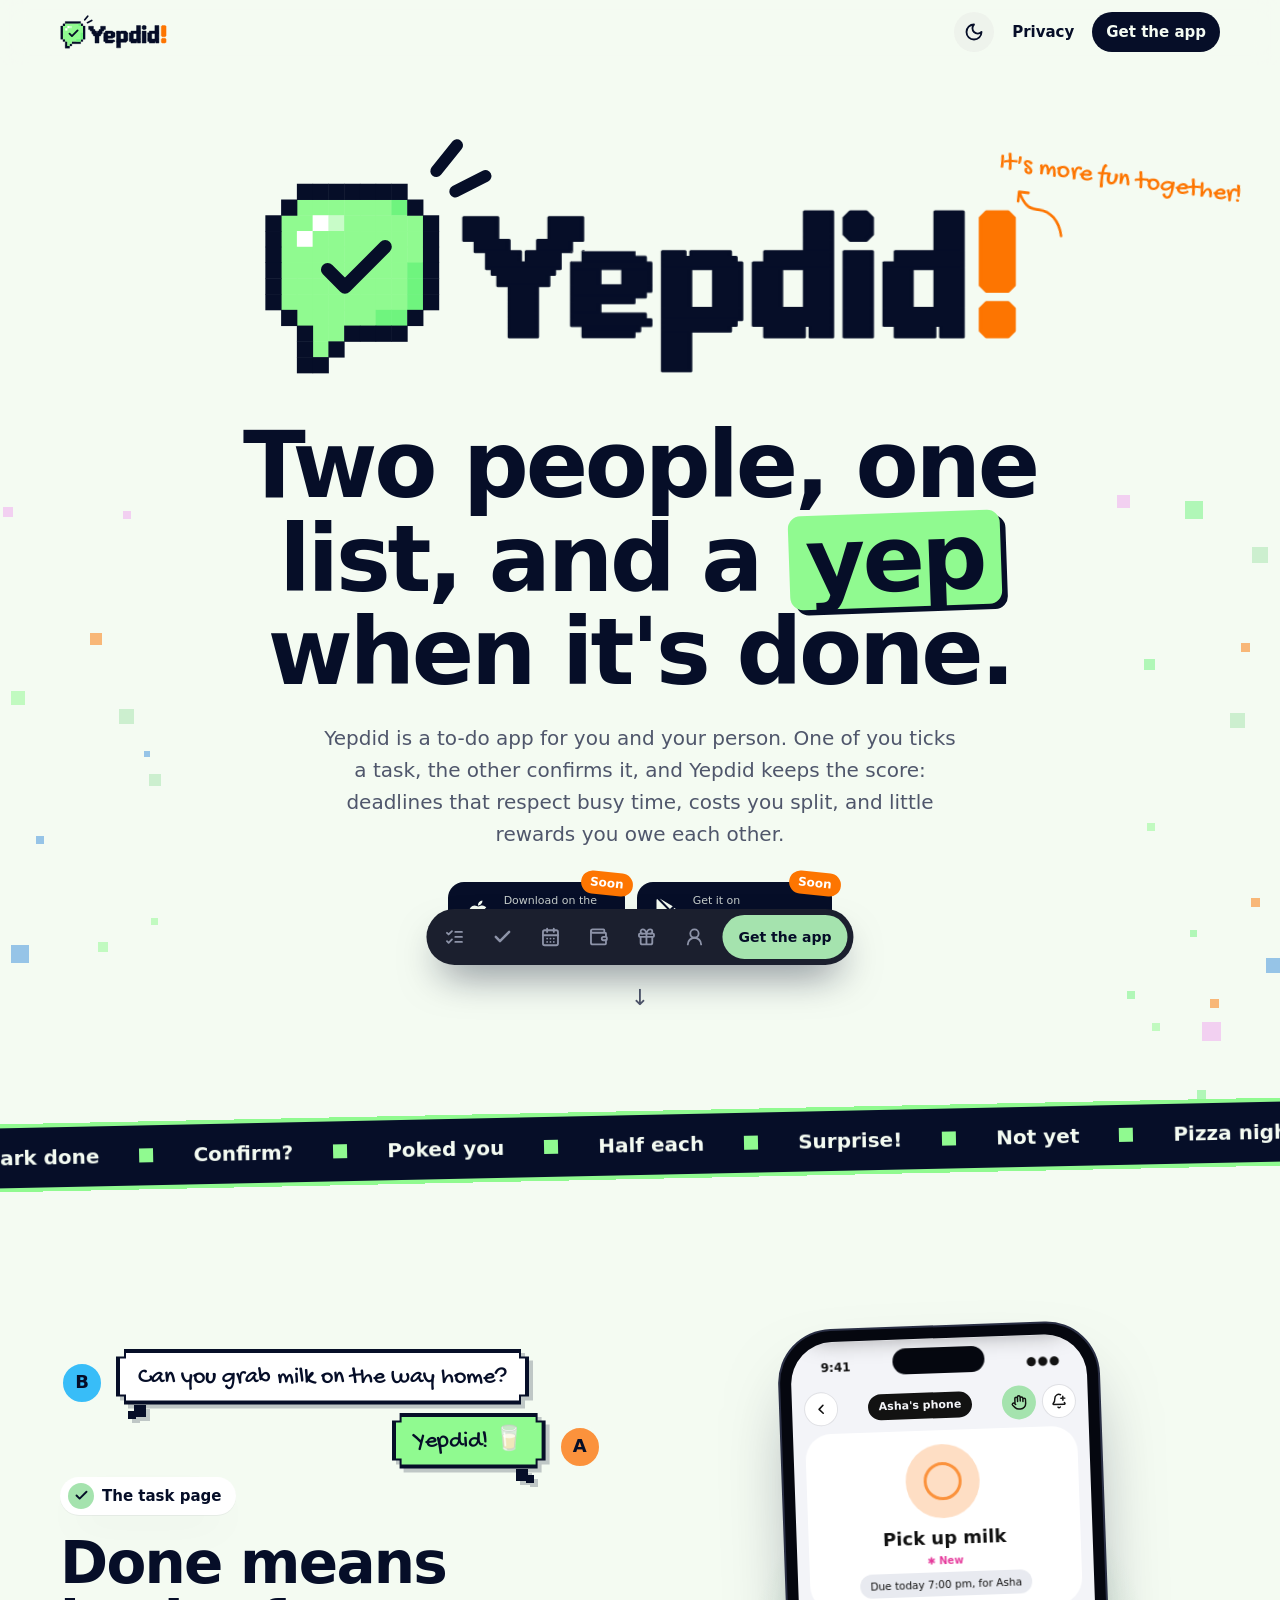
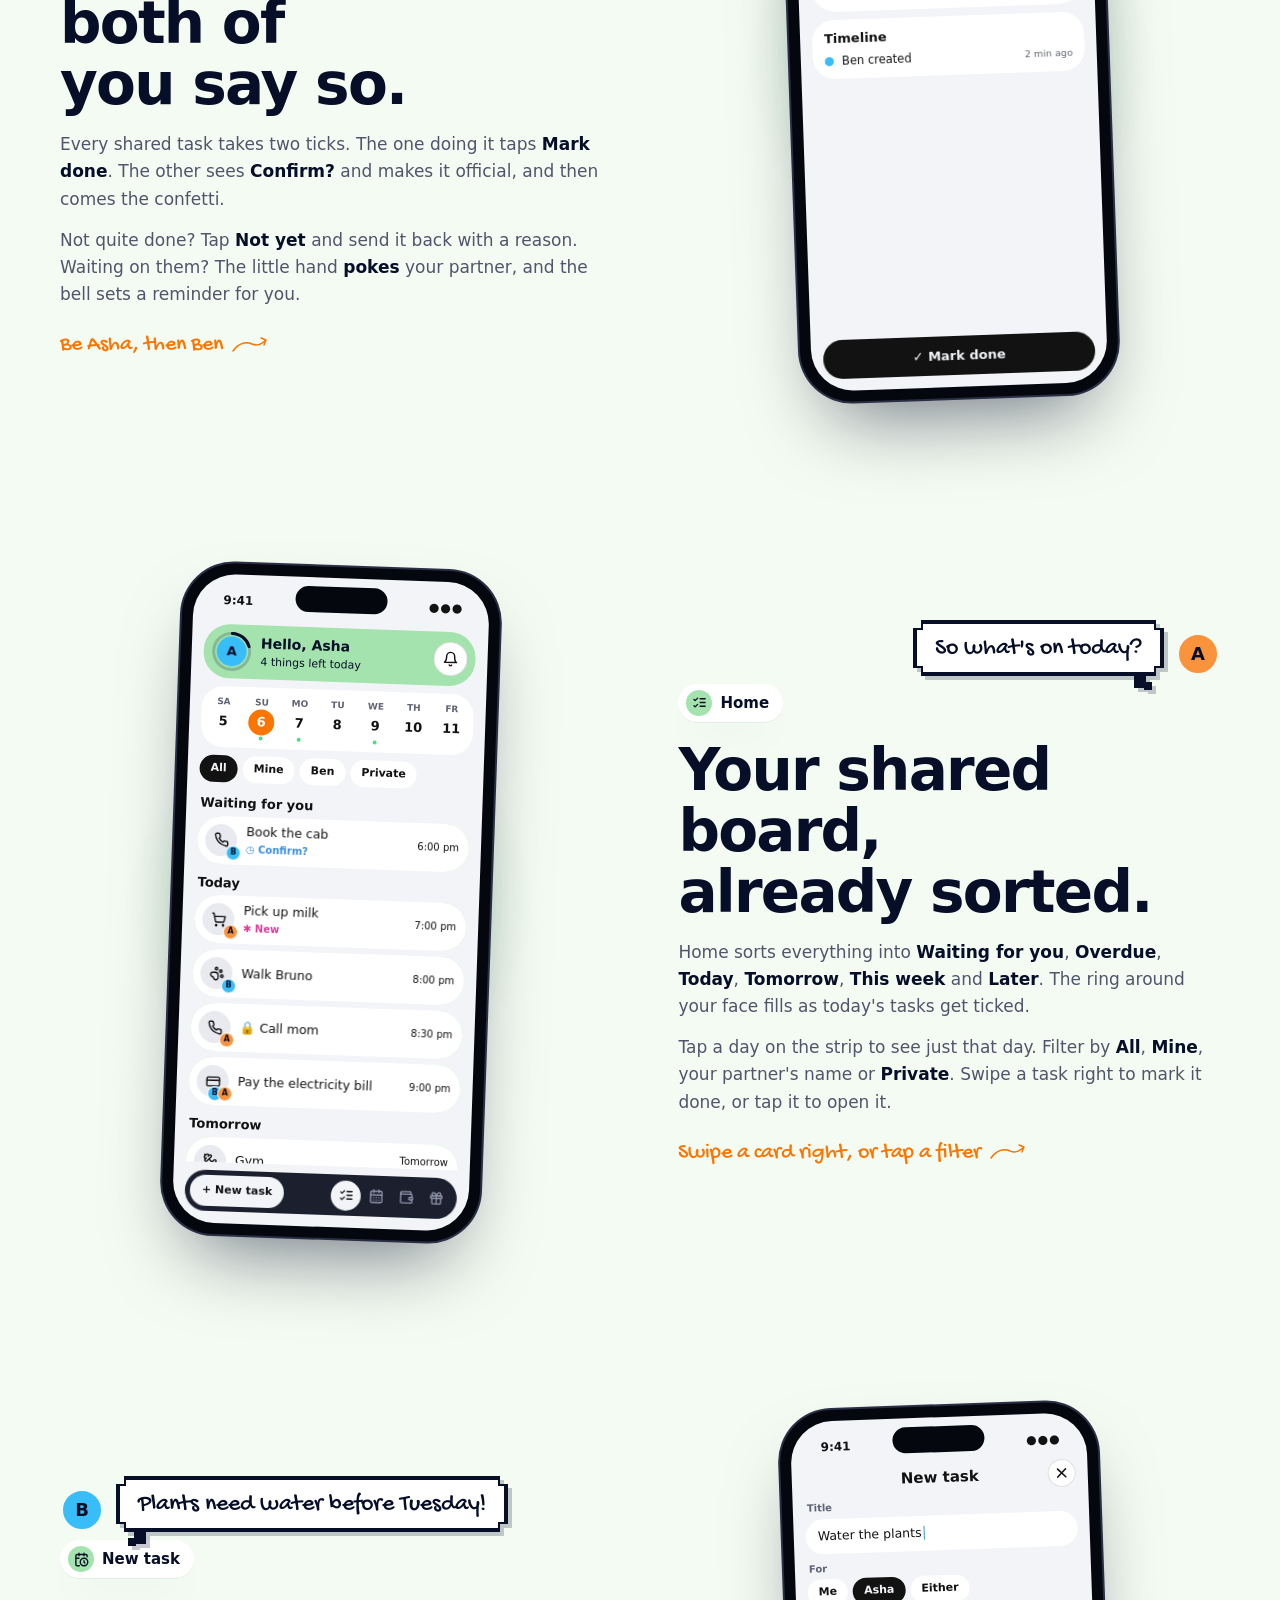
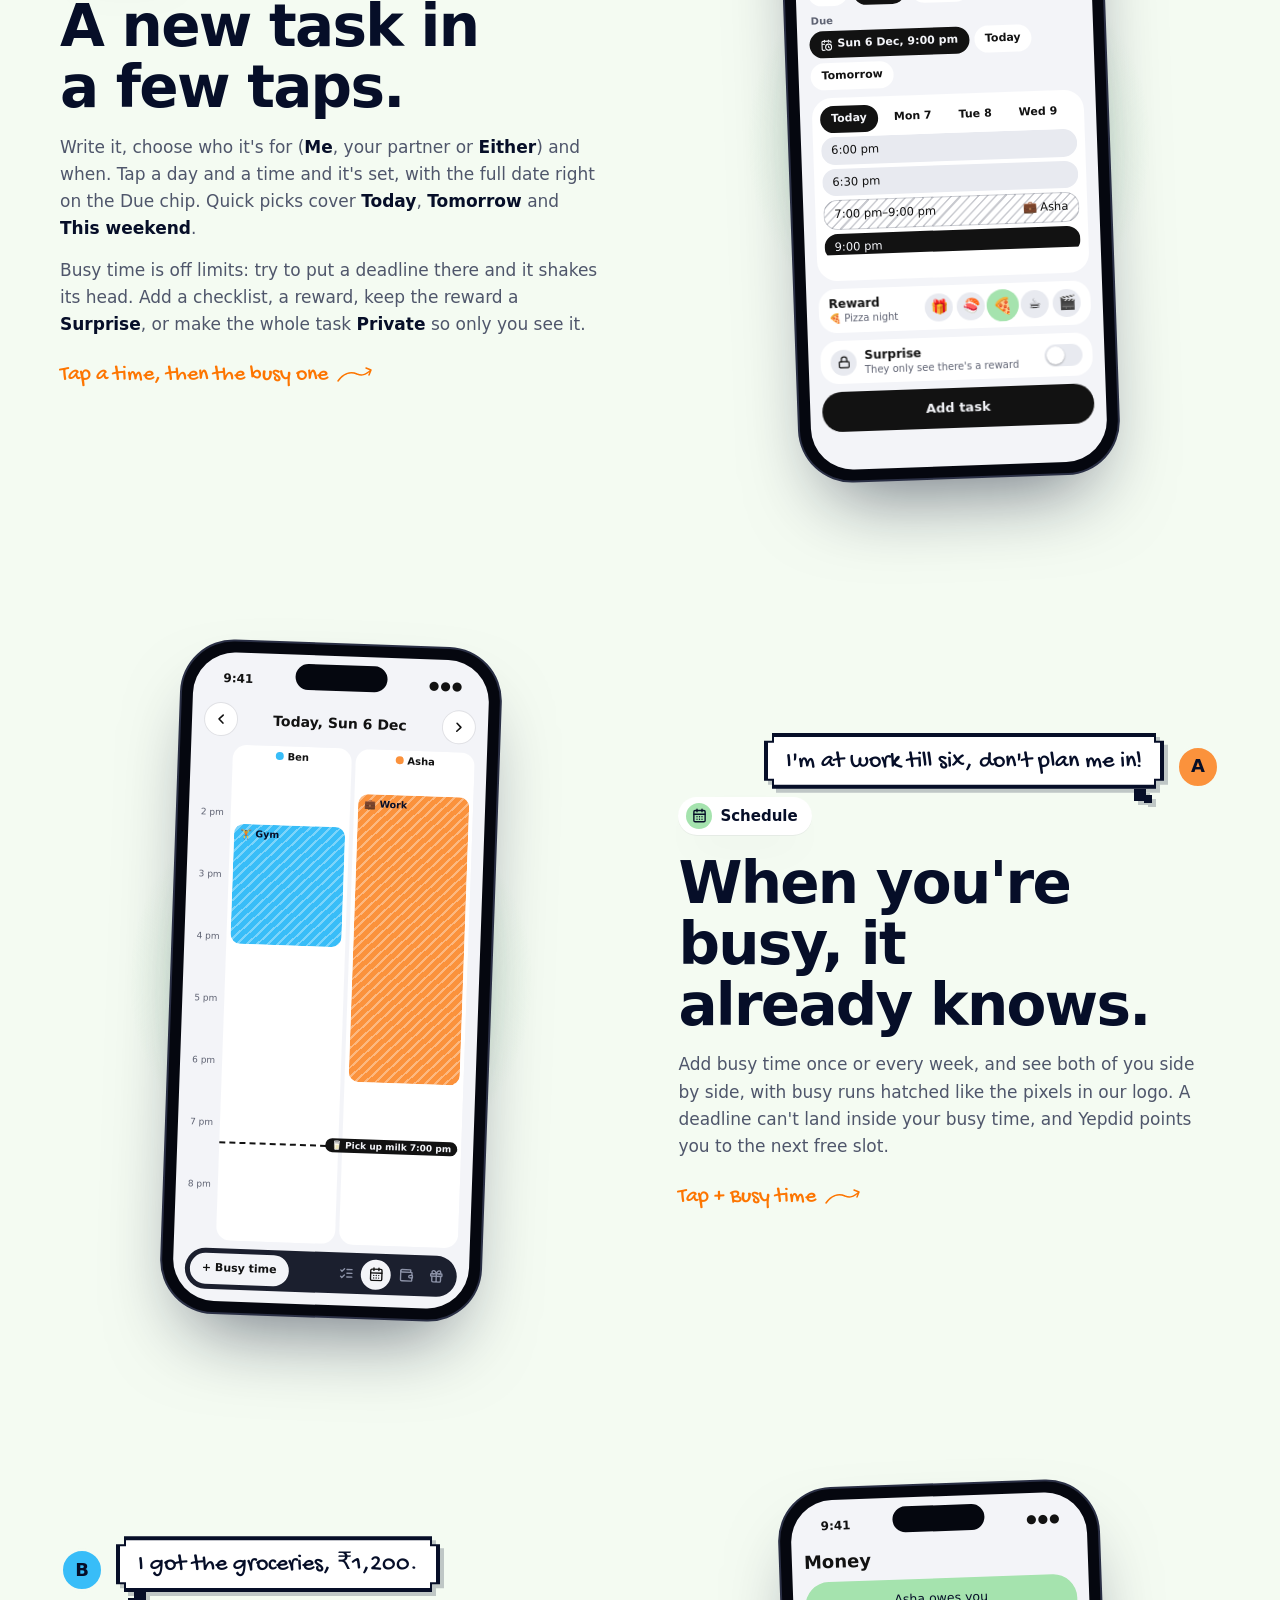
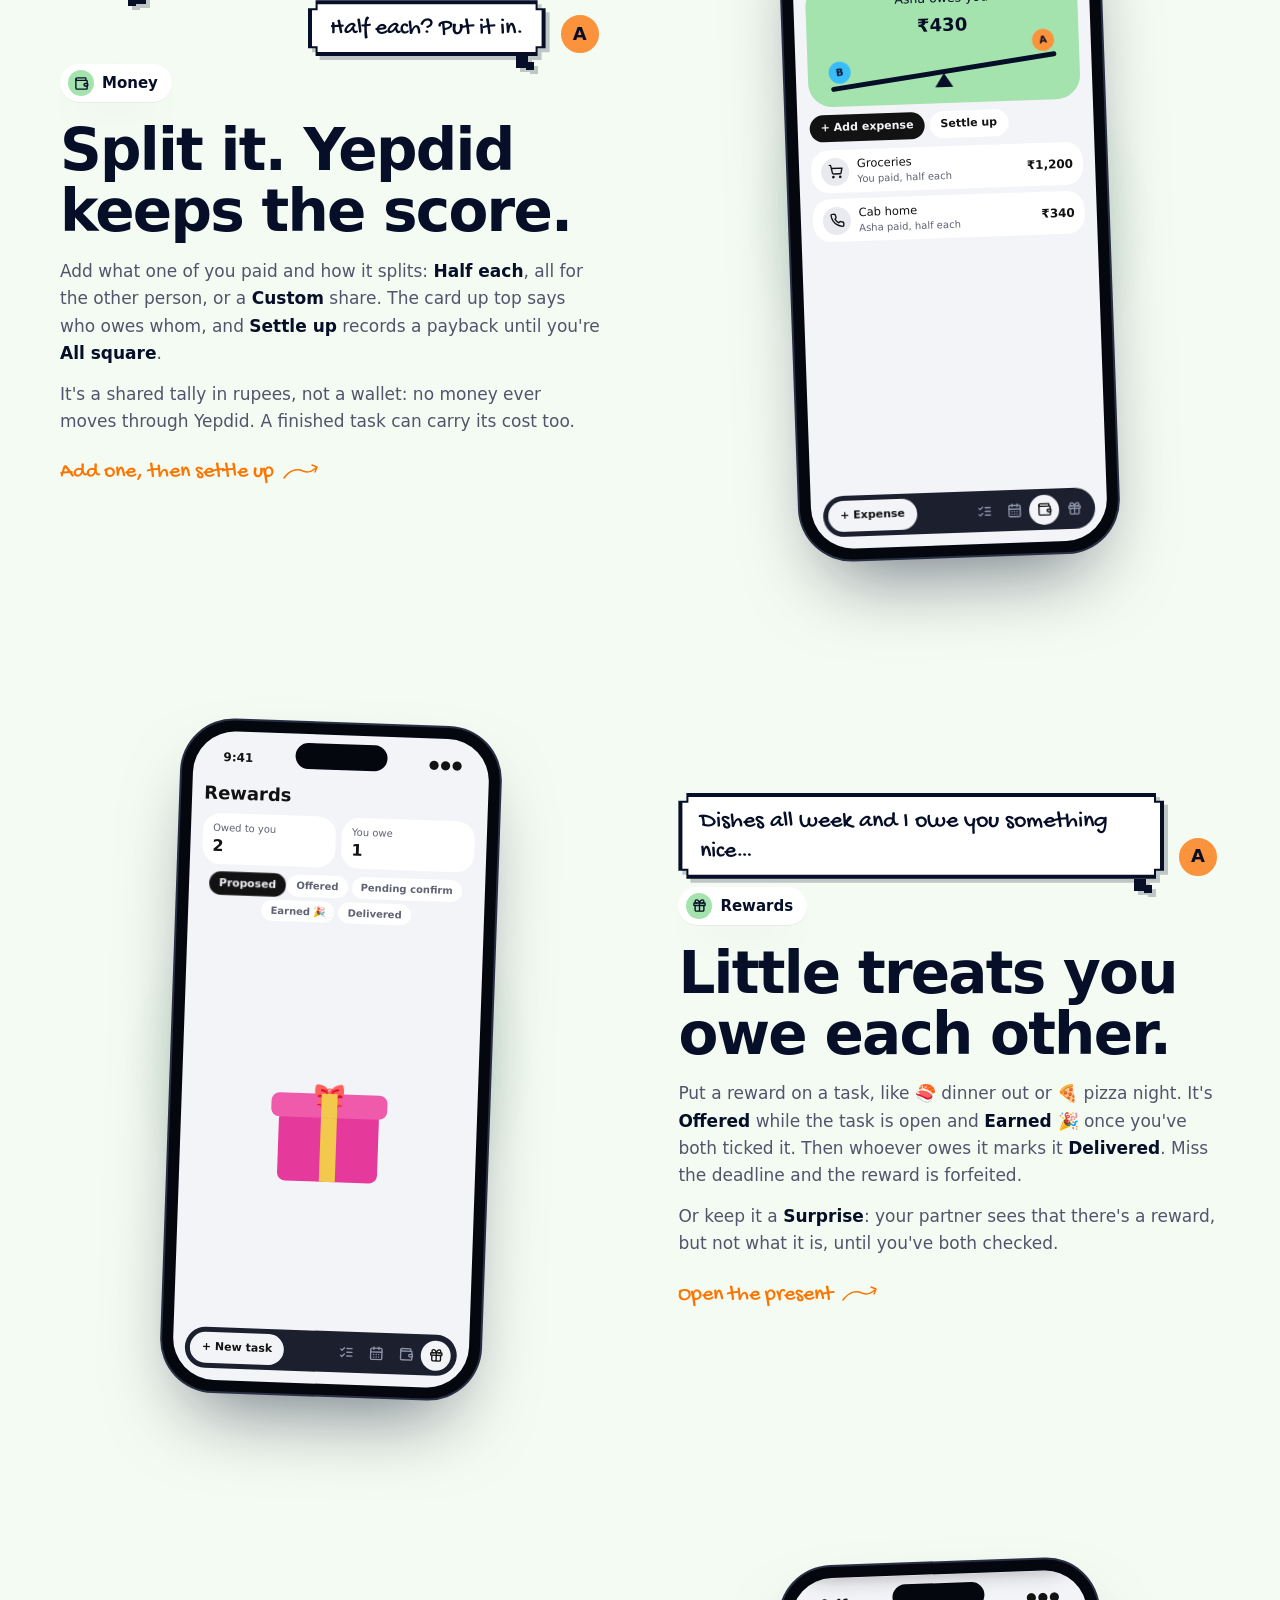
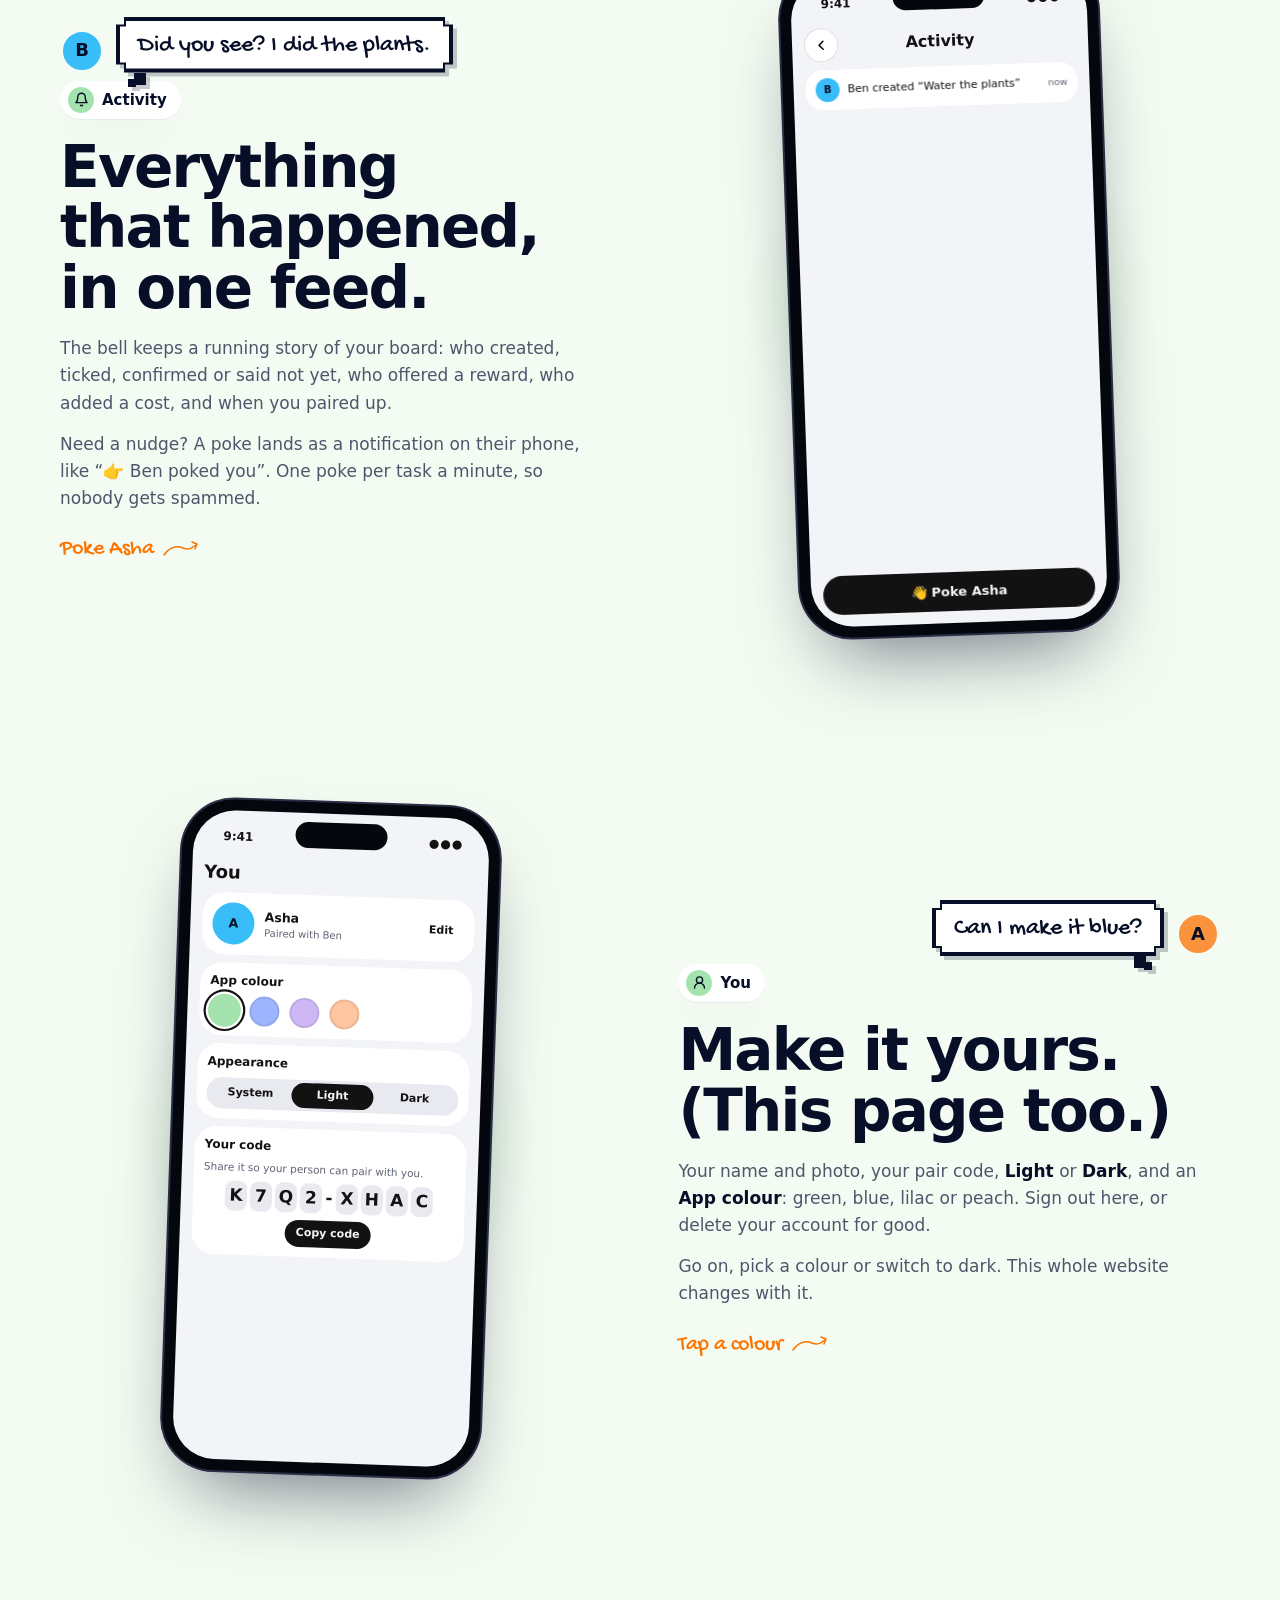
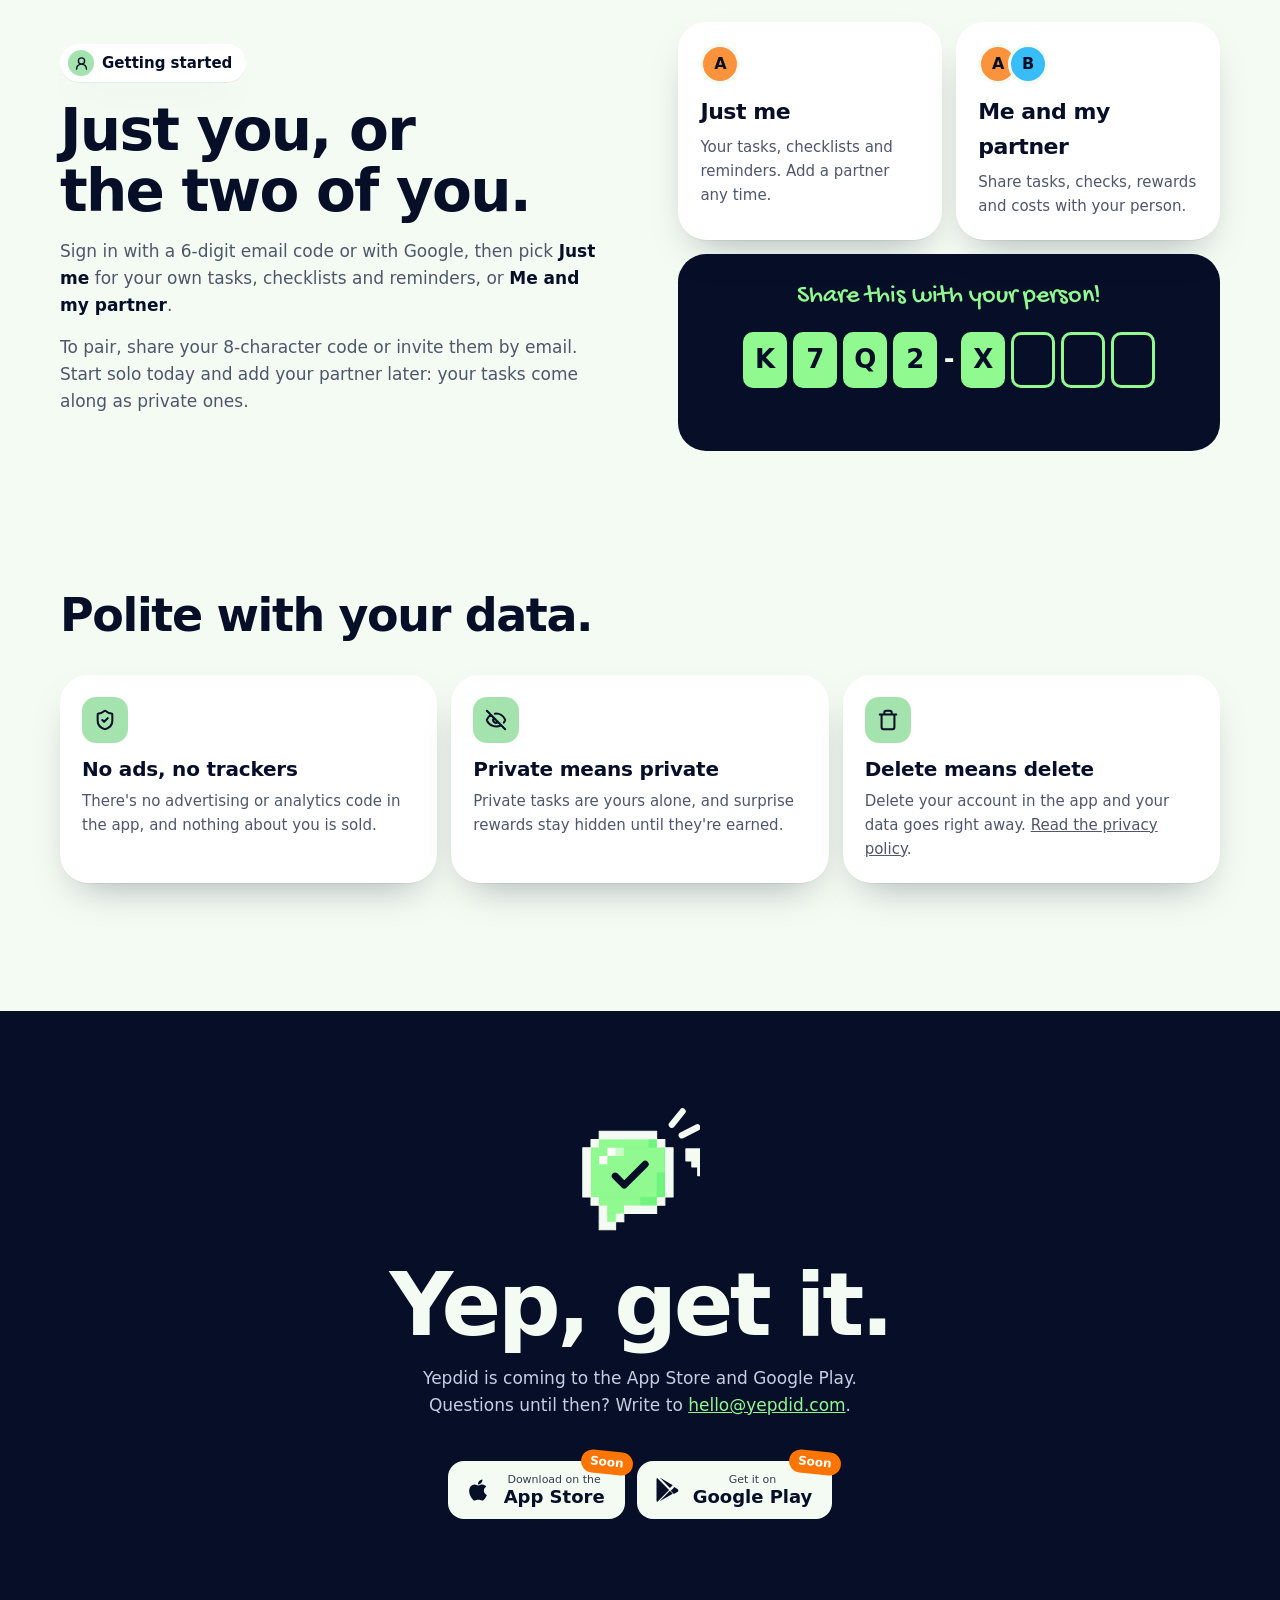
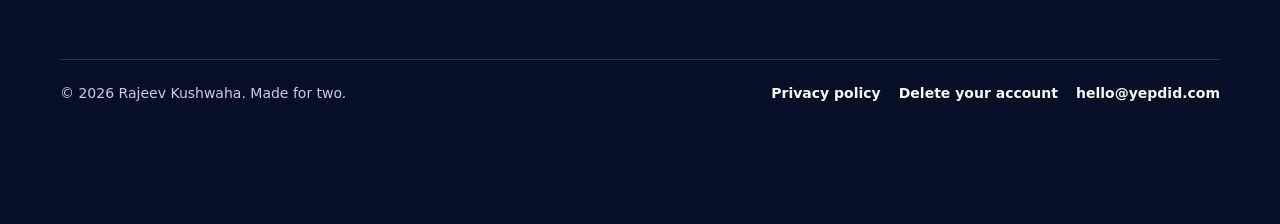
==== index.html @ 3ff1dc4d "Deploy 2026-11-08T11:16Z Co-Authored-By: Claude Opus 5.5 <noreply@anthropic.com>" ====
<!doctype html>
<html lang="en">
<head>
  <meta charset="utf-8">
  <meta name="viewport" content="width=device-width, initial-scale=1, viewport-fit=cover">
  <title>Yepdid: shared tasks for two</title>
  <meta name="description" content="Yepdid is a to-do app for you and your person. One of you ticks a task, the other confirms it, and Yepdid keeps the score: deadlines, busy times, shared costs and little rewards.">
  <meta name="theme-color" content="#F4FBF2">
  <link rel="icon" href="img/favicon-64.png" type="image/png">
  <link rel="icon" href="img/icon.svg" type="image/svg+xml">
  <link rel="apple-touch-icon" href="img/apple-touch-icon.png">
  <link rel="canonical" href="https://yepdid.com/">
  <meta property="og:title" content="Yepdid: shared tasks for two">
  <meta property="og:description" content="One of you ticks it, the other confirms it. Yepdid keeps the score.">
  <meta property="og:image" content="https://yepdid.com/img/icon-512.png">
  <meta property="og:url" content="https://yepdid.com/">
  <meta name="twitter:card" content="summary">
  <script>document.documentElement.classList.add("js");try{var t=localStorage.getItem("yepdid.theme");if(t==="dark"||t==="system")document.documentElement.dataset.theme=t;var b=localStorage.getItem("yepdid.brand");if(b)document.documentElement.style.setProperty("--brand",b);}catch(e){}</script>
  <link rel="stylesheet" href="css/site.css">
</head>
<body>
<svg width="0" height="0" style="position:absolute" aria-hidden="true">
  <defs>
    <symbol id="i-list" viewBox="0 0 24 24" fill="none" stroke="currentColor" stroke-width="2.2" stroke-linecap="round" stroke-linejoin="round"><path d="m3 17 2 2 4-4M3 7l2 2 4-4M13 6h8M13 12h8M13 18h8"/></symbol>
    <symbol id="i-cal" viewBox="0 0 24 24" fill="none" stroke="currentColor" stroke-width="2.2" stroke-linecap="round" stroke-linejoin="round"><rect x="3" y="4" width="18" height="18" rx="2"/><path d="M16 2v4M8 2v4M3 10h18M8 14h.01M12 14h.01M16 14h.01M8 18h.01M12 18h.01M16 18h.01"/></symbol>
    <symbol id="i-wallet" viewBox="0 0 24 24" fill="none" stroke="currentColor" stroke-width="2.2" stroke-linecap="round" stroke-linejoin="round"><path d="M19 7V4a1 1 0 0 0-1-1H5a2 2 0 0 0 0 4h15a1 1 0 0 1 1 1v4h-3a2 2 0 0 0 0 4h3a1 1 0 0 0 1-1v-2a1 1 0 0 0-1-1"/><path d="M3 5v14a2 2 0 0 0 2 2h15a1 1 0 0 0 1-1v-4"/></symbol>
    <symbol id="i-gift" viewBox="0 0 24 24" fill="none" stroke="currentColor" stroke-width="2.2" stroke-linecap="round" stroke-linejoin="round"><rect x="3" y="8" width="18" height="4" rx="1"/><path d="M12 8v13M19 12v7a2 2 0 0 1-2 2H7a2 2 0 0 1-2-2v-7M7.5 8a2.5 2.5 0 0 1 0-5A4.8 8 0 0 1 12 8a4.8 8 0 0 1 4.5-5 2.5 2.5 0 0 1 0 5"/></symbol>
    <symbol id="i-user" viewBox="0 0 24 24" fill="none" stroke="currentColor" stroke-width="2.2" stroke-linecap="round" stroke-linejoin="round"><circle cx="12" cy="8" r="5"/><path d="M20 21a8 8 0 0 0-16 0"/></symbol>
    <symbol id="i-bell" viewBox="0 0 24 24" fill="none" stroke="currentColor" stroke-width="2.2" stroke-linecap="round" stroke-linejoin="round"><path d="M6 8a6 6 0 0 1 12 0c0 7 3 9 3 9H3s3-2 3-9M10.3 21a1.94 1.94 0 0 0 3.4 0"/></symbol>
    <symbol id="i-bellplus" viewBox="0 0 24 24" fill="none" stroke="currentColor" stroke-width="2.2" stroke-linecap="round" stroke-linejoin="round"><path d="M10.3 21a1.94 1.94 0 0 0 3.4 0M15 8h6M18 5v6M20.002 14.464a9 9 0 0 0 .738.863A1 1 0 0 1 20 17H4a1 1 0 0 1-.74-1.673C4.59 13.956 6 12.499 6 8a6 6 0 0 1 8.75-5.332"/></symbol>
    <symbol id="i-hand" viewBox="0 0 24 24" fill="none" stroke="currentColor" stroke-width="2.2" stroke-linecap="round" stroke-linejoin="round"><path d="M18 11V6a2 2 0 0 0-4 0M14 10V4a2 2 0 0 0-4 0v2M10 10.5V6a2 2 0 0 0-4 0v8M18 8a2 2 0 1 1 4 0v6a8 8 0 0 1-8 8h-2c-2.8 0-4.5-.86-5.99-2.34l-3.6-3.6a2 2 0 0 1 2.83-2.82L7 15"/></symbol>
    <symbol id="i-back" viewBox="0 0 24 24" fill="none" stroke="currentColor" stroke-width="2.4" stroke-linecap="round" stroke-linejoin="round"><path d="m15 18-6-6 6-6"/></symbol>
    <symbol id="i-dots" viewBox="0 0 24 24" fill="currentColor"><circle cx="5" cy="12" r="2"/><circle cx="12" cy="12" r="2"/><circle cx="19" cy="12" r="2"/></symbol>
    <symbol id="i-x" viewBox="0 0 24 24" fill="none" stroke="currentColor" stroke-width="2.4" stroke-linecap="round"><path d="M18 6 6 18M6 6l12 12"/></symbol>
    <symbol id="i-check" viewBox="0 0 24 24" fill="none" stroke="currentColor" stroke-width="3" stroke-linecap="round" stroke-linejoin="round"><path d="M20 6 9 17l-5-5"/></symbol>
    <symbol id="i-lock" viewBox="0 0 24 24" fill="none" stroke="currentColor" stroke-width="2.2" stroke-linecap="round" stroke-linejoin="round"><rect x="3" y="11" width="18" height="11" rx="2"/><path d="M7 11V7a5 5 0 0 1 10 0v4"/></symbol>
    <symbol id="i-cart" viewBox="0 0 24 24" fill="none" stroke="currentColor" stroke-width="2.2" stroke-linecap="round" stroke-linejoin="round"><circle cx="8" cy="21" r="1"/><circle cx="19" cy="21" r="1"/><path d="M2.05 2.05h2l2.66 12.42a2 2 0 0 0 2 1.58h9.78a2 2 0 0 0 1.95-1.57l1.65-7.43H5.12"/></symbol>
    <symbol id="i-paw" viewBox="0 0 24 24" fill="none" stroke="currentColor" stroke-width="2.2" stroke-linecap="round" stroke-linejoin="round"><circle cx="11" cy="4" r="2"/><circle cx="18" cy="8" r="2"/><circle cx="20" cy="16" r="2"/><path d="M9 10a5 5 0 0 1 5 5v3.5a3.5 3.5 0 0 1-6.84 1.045Q6.52 17.48 4.46 16.84A3.5 3.5 0 0 1 5.5 10Z"/></symbol>
    <symbol id="i-sprout" viewBox="0 0 24 24" fill="none" stroke="currentColor" stroke-width="2.2" stroke-linecap="round" stroke-linejoin="round"><path d="M7 20h10M10 20c5.5-2.5.8-6.4 3-10M9.5 9.4c1.1.8 1.8 2.2 2.3 3.7-2 .4-3.5.4-4.8-.3-1.2-.6-2.3-1.9-3-4.2 2.8-.5 4.4 0 5.5.8zM14.1 6a7 7 0 0 0-1.1 4c1.9-.1 3.3-.6 4.3-1.4 1-1 1.6-2.3 1.7-4.6-2.7.1-4 1-4.9 2z"/></symbol>
    <symbol id="i-phone" viewBox="0 0 24 24" fill="none" stroke="currentColor" stroke-width="2.2" stroke-linecap="round" stroke-linejoin="round"><path d="M22 16.92v3a2 2 0 0 1-2.18 2 19.79 19.79 0 0 1-8.63-3.07 19.5 19.5 0 0 1-6-6 19.79 19.79 0 0 1-3.07-8.67A2 2 0 0 1 4.11 2h3a2 2 0 0 1 2 1.72c.13.96.36 1.9.7 2.81a2 2 0 0 1-.45 2.11L8.09 9.91a16 16 0 0 0 6 6l1.27-1.27a2 2 0 0 1 2.11-.45c.91.34 1.85.57 2.81.7A2 2 0 0 1 22 16.92z"/></symbol>
    <symbol id="i-pay" viewBox="0 0 24 24" fill="none" stroke="currentColor" stroke-width="2.2" stroke-linecap="round" stroke-linejoin="round"><rect x="2" y="5" width="20" height="14" rx="2"/><path d="M2 10h20"/></symbol>
    <symbol id="i-gym" viewBox="0 0 24 24" fill="none" stroke="currentColor" stroke-width="2.2" stroke-linecap="round" stroke-linejoin="round"><path d="M14.4 14.4 9.6 9.6M18.657 21.485a2 2 0 1 1-2.829-2.828l-1.767 1.768a2 2 0 1 1-2.829-2.829l6.364-6.364a2 2 0 1 1 2.829 2.829l-1.768 1.767a2 2 0 1 1 2.828 2.829zM21.5 21.5l-1.4-1.4M3.9 3.9 2.5 2.5M6.404 12.768a2 2 0 1 1-2.829-2.829l1.768-1.767a2 2 0 1 1-2.828-2.829l2.828-2.828a2 2 0 1 1 2.829 2.828l1.767-1.768a2 2 0 1 1 2.829 2.829z"/></symbol>
    <symbol id="i-sparkles" viewBox="0 0 24 24" fill="none" stroke="currentColor" stroke-width="2.2" stroke-linecap="round" stroke-linejoin="round"><path d="M9.937 15.5A2 2 0 0 0 8.5 14.063l-6.135-1.582a.5.5 0 0 1 0-.962L8.5 9.936A2 2 0 0 0 9.937 8.5l1.582-6.135a.5.5 0 0 1 .963 0L14.063 8.5A2 2 0 0 0 15.5 9.937l6.135 1.581a.5.5 0 0 1 0 .964L15.5 14.063a2 2 0 0 0-1.437 1.437l-1.582 6.135a.5.5 0 0 1-.963 0zM20 3v4M22 5h-4"/></symbol>
    <symbol id="i-calclock" viewBox="0 0 24 24" fill="none" stroke="currentColor" stroke-width="2.2" stroke-linecap="round" stroke-linejoin="round"><path d="M21 7.5V6a2 2 0 0 0-2-2H5a2 2 0 0 0-2 2v14a2 2 0 0 0 2 2h3.5M16 2v4M8 2v4M3 10h5M17.5 17.5 16 16.3V14"/><circle cx="16" cy="16" r="6"/></symbol>
    <symbol id="i-shield" viewBox="0 0 24 24" fill="none" stroke="currentColor" stroke-width="2.2" stroke-linecap="round" stroke-linejoin="round"><path d="M20 13c0 5-3.5 7.5-7.66 8.95a1 1 0 0 1-.67-.01C7.5 20.5 4 18 4 13V6a1 1 0 0 1 1-1c2 0 4.5-1.2 6.24-2.72a1.17 1.17 0 0 1 1.52 0C14.51 3.81 17 5 19 5a1 1 0 0 1 1 1zM9 12l2 2 4-4"/></symbol>
    <symbol id="i-eyeoff" viewBox="0 0 24 24" fill="none" stroke="currentColor" stroke-width="2.2" stroke-linecap="round" stroke-linejoin="round"><path d="M10.733 5.076a10.744 10.744 0 0 1 11.205 6.575 1 1 0 0 1 0 .696 10.747 10.747 0 0 1-1.444 2.49M14.084 14.158a3 3 0 0 1-4.242-4.242M17.479 17.499a10.75 10.75 0 0 1-15.417-5.151 1 1 0 0 1 0-.696 10.75 10.75 0 0 1 4.446-5.143M2 2l20 20"/></symbol>
    <symbol id="i-trash" viewBox="0 0 24 24" fill="none" stroke="currentColor" stroke-width="2.2" stroke-linecap="round" stroke-linejoin="round"><path d="M3 6h18M19 6v14c0 1-1 2-2 2H7c-1 0-2-1-2-2V6M8 6V4c0-1 1-2 2-2h4c1 0 2 1 2 2v2"/></symbol>
    <symbol id="i-apple" viewBox="0 0 24 24" fill="currentColor"><path d="M17.05 20.28c-.98.95-2.05.8-3.08.35-1.09-.46-2.09-.48-3.24 0-1.44.62-2.2.44-3.06-.35C2.79 15.25 3.51 7.59 9.05 7.31c1.35.07 2.29.74 3.08.8 1.18-.24 2.31-.93 3.57-.84 1.51.12 2.65.72 3.4 1.8-3.12 1.87-2.38 5.98.48 7.13-.57 1.5-1.31 2.99-2.54 4.09zM12.03 7.25c-.15-2.23 1.66-4.07 3.74-4.25.29 2.58-2.34 4.5-3.74 4.25z"/></symbol>
    <symbol id="i-play" viewBox="0 0 24 24" fill="currentColor"><path d="M3.61 1.81 13.79 12 3.61 22.19a1.5 1.5 0 0 1-.61-1.22V3.03c0-.5.24-.95.61-1.22zm10.89 10.9 2.43 2.43-11.2 6.48 8.77-8.91zm3.4-3.4 3.04 1.76a1.5 1.5 0 0 1 0 2.6l-3.04 1.76-2.7-2.71 2.7-2.71v-.7zM5.73 1.38l11.2 6.48-2.43 2.43-8.77-8.91z"/></symbol>
    <symbol id="i-squiggle" viewBox="0 0 80 40" fill="none" stroke="currentColor" stroke-width="3" stroke-linecap="round" stroke-linejoin="round"><path d="M4 30c10-14 24-20 38-14 10 4 16 2 28-8M60 4l10 4-4 10"/></symbol>
  </defs>
</svg>

<header class="top" id="top">
  <div class="wrap">
    <a class="top-logo" href="#" aria-label="Yepdid home"><svg viewBox="156 150 1138 362" aria-hidden="true"><use href="#logo-mark"/></svg></a>
    <nav aria-label="Site">
      <button class="theme-btn" type="button" data-theme-toggle aria-label="Switch to dark mode" title="Light or dark">
        <svg class="moon" viewBox="0 0 24 24" aria-hidden="true"><path d="M12 3a6 6 0 0 0 9 9 9 9 0 1 1-9-9Z" fill="none" stroke="currentColor" stroke-width="2.2" stroke-linecap="round" stroke-linejoin="round"/></svg>
        <svg class="sun" viewBox="0 0 24 24" aria-hidden="true"><circle cx="12" cy="12" r="4" fill="none" stroke="currentColor" stroke-width="2.2"/><path d="M12 2v2M12 20v2M4.93 4.93l1.41 1.41M17.66 17.66l1.41 1.41M2 12h2M20 12h2M6.34 17.66l-1.41 1.41M19.07 4.93l-1.41 1.41" stroke="currentColor" stroke-width="2.2" stroke-linecap="round"/></svg>
      </button>
      <a href="privacy.html">Privacy</a>
      <a class="pill" href="#get">Get the app</a>
    </nav>
  </div>
</header>

<main>
  <section class="hero" id="home-hero">
    <div class="drift" aria-hidden="true"></div>
    <div class="wrap">
      <svg class="hero-logo" id="hero-logo" viewBox="156 150 1138 362" role="img" aria-labelledby="logo-title">
        <title id="logo-title">Yepdid! A ticked pixel speech bubble. Click it to build it again.</title>
        <defs>
          <g id="logo-mark">
            <path d="M164 267.2h23.6v141.6h-23.6zM187.6 243.6h23.6v23.6h-23.6zM187.6 408.8h23.6v23.6h-23.6zM211.2 220h165.2v23.6h-165.2zM211.2 432.4h23.6v47.2h-23.6zM211.2 479.6h47.2v23.6h-47.2zM258.4 456h23.6v23.6h-23.6zM282 432.4h94.4v23.6h-94.4zM376.4 243.6h23.6v23.6h-23.6zM376.4 408.8h23.6v23.6h-23.6zM400 267.2h23.6v141.6h-23.6z" fill="currentColor" stroke="currentColor" stroke-width="3" stroke-linejoin="round"/>
            <path d="M187.6 267.2h212.4v141.6h-212.4zM211.2 243.6h165.2v23.6h-165.2zM211.2 408.8h165.2v23.6h-165.2zM234.8 432.4h47.2v23.6h-47.2zM234.8 456h23.6v23.6h-23.6z" fill="#90FA90" stroke="#90FA90" stroke-width=".6"/>
            <path d="M352.8 243.6h23.6v23.6h-23.6zM376.4 338.0h23.6v23.6h-23.6zM376.4 361.6h23.6v23.6h-23.6zM376.4 385.2h23.6v23.6h-23.6zM329.2 408.8h23.6v23.6h-23.6zM352.8 408.8h23.6v23.6h-23.6z" fill="#6FF47E"/>
            <path d="M234.8 267.2h23.6v23.6h-23.6zM211.2 290.8h23.6v23.6h-23.6z" fill="#FFFFFF"/>
            <path d="M258.4 267.2h23.6v23.6h-23.6z" fill="#FFFFFF" fill-opacity=".5"/>
            <path d="M257.22 348.62L283.18 374.58L343.36 314.40" fill="none" stroke="#060E28" stroke-width="20" stroke-linecap="round" stroke-linejoin="round"/>
            <path d="M420 201L451 162.5M448.5 231.5L493.5 208.5" fill="none" stroke="currentColor" stroke-width="18" stroke-linecap="round"/>
            <path id="wordmark" d="M461 270.5h51v34h-51zM478 304.5h51v17h-51zM495 321.5h51v17h-51zM495 338.5h110.5v8.5h-110.5zM503.5 347h93.5v8.5h-93.5zM512 355.5h76.5v17h-76.5zM529 372.5h42.5v76.5h-42.5zM554.5 321.5h51v17h-51zM571.5 304.5h51v17h-51zM588.5 270.5h51v34h-51zM622.5 338.5h119v8.5h-119zM622.5 347h42.5v25.5h-42.5zM622.5 372.5h119v8.5h-119zM622.5 381h110.5v8.5h-110.5zM622.5 389.5h93.5v8.5h-93.5zM622.5 398h42.5v17h-42.5zM622.5 415h110.5v8.5h-110.5zM622.5 423.5h119v8.5h-119zM639.5 321.5h76.5v8.5h-76.5zM639.5 330h93.5v8.5h-93.5zM639.5 432h85v8.5h-85zM639.5 440.5h76.5v8.5h-76.5zM699 347h42.5v25.5h-42.5zM758.5 321.5h34v8.5h-34zM758.5 330h110.5v8.5h-110.5zM758.5 338.5h119v8.5h-119zM758.5 347h42.5v59.5h-42.5zM758.5 406.5h119v17h-119zM758.5 423.5h110.5v8.5h-110.5zM758.5 432h102v8.5h-102zM758.5 440.5h42.5v59.5h-42.5zM801 321.5h59.5v8.5h-59.5zM835 347h42.5v59.5h-42.5zM894.5 338.5h119v8.5h-119zM894.5 347h42.5v59.5h-42.5zM894.5 406.5h119v25.5h-119zM911.5 321.5h102v17h-102zM911.5 432h59.5v17h-59.5zM971 262h42.5v59.5h-42.5zM971 347h42.5v59.5h-42.5zM979.5 432h34v17h-34zM1030.5 321.5h42.5v127.5h-42.5zM1090 338.5h119v8.5h-119zM1090 347h42.5v59.5h-42.5zM1090 406.5h119v25.5h-119zM1107 321.5h102v17h-102zM1107 432h59.5v17h-59.5zM1166.5 262h42.5v59.5h-42.5zM1166.5 347h42.5v59.5h-42.5zM1175 432h34v17h-34zM1039.5 262H1064.0L1073.0 271V295.5L1064.0 304.5H1039.5L1030.5 295.5V271Z" fill="currentColor" stroke="currentColor" stroke-width="4.5" stroke-linejoin="round"/>
            <path d="M1243.5 262H1276.5L1285.5 271V372.0L1276.5 381.0H1243.5L1234.5 372.0V271ZM1243.5 398.0H1276.5L1285.5 407.0V440.0L1276.5 449.0H1243.5L1234.5 440.0V407.0Z" fill="#FD7501" stroke="#FD7501" stroke-width="4.5" stroke-linejoin="round"/>
          </g>
          <clipPath id="cl-y"><rect x="455" y="250" width="167" height="210"/><rect x="622" y="250" width="20" height="71"/></clipPath>
          <clipPath id="cl-e"><rect x="621" y="321" width="122" height="132"/></clipPath>
          <clipPath id="cl-p"><rect x="756" y="250" width="124" height="256"/></clipPath>
          <clipPath id="cl-d1"><rect x="892" y="250" width="124" height="206"/></clipPath>
          <clipPath id="cl-i"><rect x="1028" y="250" width="48" height="206"/></clipPath>
          <clipPath id="cl-d2"><rect x="1088" y="250" width="124" height="206"/></clipPath>
        </defs>
        <g class="bubble" id="logo-bubble"></g>
        <path class="check" d="M257.22 348.62L283.18 374.58L343.36 314.40" fill="none" stroke="#060E28" stroke-width="20" stroke-linecap="round" stroke-linejoin="round"/>
        <path class="pop pop1" d="M420 201L451 162.5" fill="none" stroke="currentColor" stroke-width="18" stroke-linecap="round"/>
        <path class="pop pop2" d="M448.5 231.5L493.5 208.5" fill="none" stroke="currentColor" stroke-width="18" stroke-linecap="round"/>
        <g class="letters" fill="currentColor">
          <g class="letter" clip-path="url(#cl-y)"><use href="#wordmark" fill="currentColor" stroke="currentColor"/></g>
          <g class="letter" clip-path="url(#cl-e)"><use href="#wordmark" fill="currentColor" stroke="currentColor"/></g>
          <g class="letter" clip-path="url(#cl-p)"><use href="#wordmark" fill="currentColor" stroke="currentColor"/></g>
          <g class="letter" clip-path="url(#cl-d1)"><use href="#wordmark" fill="currentColor" stroke="currentColor"/></g>
          <g class="letter" clip-path="url(#cl-i)"><use href="#wordmark" fill="currentColor" stroke="currentColor"/></g>
          <g class="letter" clip-path="url(#cl-d2)"><use href="#wordmark" fill="currentColor" stroke="currentColor"/></g>
        </g>
        <path class="bang" d="M1243.5 262H1276.5L1285.5 271V372.0L1276.5 381.0H1243.5L1234.5 372.0V271ZM1243.5 398.0H1276.5L1285.5 407.0V440.0L1276.5 449.0H1243.5L1234.5 440.0V407.0Z" fill="#FD7501" stroke="#FD7501" stroke-width="4.5" stroke-linejoin="round"/>
      </svg>
      <p class="hero-note hand" aria-hidden="true">It's more fun together!<svg><use href="#i-squiggle"/></svg></p>

      <div class="hero-copy">
        <h1>Two people, one list, and a <span class="tick">yep</span> when it's done.</h1>
        <p class="lede">Yepdid is a to-do app for you and your person. One of you ticks a task, the other confirms it, and Yepdid keeps the score: deadlines that respect busy time, costs you split, and little rewards you owe each other.</p>
      </div>
      <div class="stores" data-stores></div>
      <div class="scroll-cue" aria-hidden="true"><span>↓</span></div>
    </div>
  </section>

  <div class="ticker" aria-hidden="true">
    <div>
      <span>Mark done</span><span>Confirm?</span><span>Poked you</span><span>Half each</span><span>Surprise!</span><span>Not yet</span><span>Pizza night</span><span>Busy then</span><span>All square</span><span>Yepdid!</span>
      <span>Mark done</span><span>Confirm?</span><span>Poked you</span><span>Half each</span><span>Surprise!</span><span>Not yet</span><span>Pizza night</span><span>Busy then</span><span>All square</span><span>Yepdid!</span>
    </div>
  </div>

  <!-- 1. The two ticks: the task page. -->
  <section class="chapter" id="ticks" data-dock="1">
    <div class="wrap">
      <div class="copy">
        <div class="say reveal"><span class="face ben" aria-hidden="true">B</span><div class="px-bubble"><div class="out"><div class="in">Can you grab milk on the way home?</div></div></div></div>
        <div class="say right reveal d2"><span class="face asha" aria-hidden="true">A</span><div class="px-bubble green"><div class="out"><div class="in">Yepdid! 🥛</div></div></div></div>
        <span class="screen-name reveal"><i><svg><use href="#i-check"/></svg></i>The task page</span>
        <h2 class="reveal">Done means both of you say so.</h2>
        <p class="reveal">Every shared task takes two ticks. The one doing it taps <strong>Mark done</strong>. The other sees <strong>Confirm?</strong> and makes it official, and then comes the confetti.</p>
        <p class="reveal">Not quite done? Tap <strong>Not yet</strong> and send it back with a reason. Waiting on them? The little hand <strong>pokes</strong> your partner, and the bell sets a reminder for you.</p>
        <p class="try reveal">Be Asha, then Ben <svg><use href="#i-squiggle"/></svg></p>
      </div>
      <div class="stage reveal d1">
        <div class="phone">
          <div class="screen" id="demo-ticks">
            <div class="status-row"><span>9:41</span><span>●●●</span></div>
            <div class="push" data-push><img src="img/apple-touch-icon.png" alt=""><div><b data-push-title>👉 Asha poked you</b><span data-push-body>Can you confirm “Pick up milk”?</span></div></div>
            <div class="head-row">
              <span class="round"><svg><use href="#i-back"/></svg></span>
              <span class="chip on" data-who>Asha's phone</span>
              <div class="grp">
                <button class="round hand-btn" data-poke aria-label="Poke your partner"><svg><use href="#i-hand"/></svg></button>
                <button class="round" data-remind aria-label="Remind me"><svg><use href="#i-bellplus"/></svg></button>
              </div>
            </div>
            <div class="t-hero">
              <div class="big-ring" data-ring><svg><use href="#i-check"/></svg></div>
              <h4>Pick up milk</h4>
              <span class="tag new" data-status>✱ New</span>
              <span class="due-pill" data-due>Due today 7:00 pm, for Asha</span>
            </div>
            <div class="timeline">
              <b>Timeline</b>
              <ul data-timeline><li><i></i><span>Ben created</span><small>2 min ago</small></li></ul>
            </div>
            <div class="good-job" data-goodjob><div class="px-bubble green"><div class="out"><div class="in">GOOD JOB!</div></div></div></div>
            <div style="margin-top:auto;display:grid;gap:6px">
              <button class="btn" data-main>✓ Mark done</button>
              <button class="btn ghost" data-notyet hidden>Not yet</button>
            </div>
            <div class="toast" role="status" aria-live="polite" data-toast></div>
          </div>
        </div>
      </div>
    </div>
  </section>

  <!-- 2. Home. -->
  <section class="chapter flip" id="home" data-dock="0">
    <div class="wrap">
      <div class="copy">
        <div class="say right reveal"><span class="face asha" aria-hidden="true">A</span><div class="px-bubble"><div class="out"><div class="in">So what's on today?</div></div></div></div>
        <span class="screen-name reveal"><i><svg><use href="#i-list"/></svg></i>Home</span>
        <h2 class="reveal">Your shared board, already sorted.</h2>
        <p class="reveal">Home sorts everything into <strong>Waiting for you</strong>, <strong>Overdue</strong>, <strong>Today</strong>, <strong>Tomorrow</strong>, <strong>This week</strong> and <strong>Later</strong>. The ring around your face fills as today's tasks get ticked.</p>
        <p class="reveal">Tap a day on the strip to see just that day. Filter by <strong>All</strong>, <strong>Mine</strong>, your partner's name or <strong>Private</strong>. Swipe a task right to mark it done, or tap it to open it.</p>
        <p class="try reveal">Swipe a card right, or tap a filter <svg><use href="#i-squiggle"/></svg></p>
      </div>
      <div class="stage reveal d1">
        <div class="phone">
          <div class="screen" id="demo-home">
            <div class="status-row"><span>9:41</span><span>●●●</span></div>
            <div class="hero-bar">
              <div class="ring"><svg viewBox="0 0 40 40"><circle class="track" cx="20" cy="20" r="18"/><circle class="arc" cx="20" cy="20" r="18" data-arc/></svg><b>A</b></div>
              <div class="hb-words"><strong>Hello, Asha</strong><span data-left>3 things left today</span></div>
              <span class="round"><svg><use href="#i-bell"/></svg></span>
            </div>
            <div class="week" data-week></div>
            <div class="chips" data-filters>
              <button class="chip" aria-pressed="true" data-f="all">All</button>
              <button class="chip" aria-pressed="false" data-f="mine">Mine</button>
              <button class="chip" aria-pressed="false" data-f="ben">Ben</button>
              <button class="chip" aria-pressed="false" data-f="private">Private</button>
            </div>
            <div class="list" data-board></div>
            <div class="tabbar" aria-hidden="true"><span class="add">+ New task</span><span class="icons"><span class="on"><svg><use href="#i-list"/></svg></span><span><svg><use href="#i-cal"/></svg></span><span><svg><use href="#i-wallet"/></svg></span><span><svg><use href="#i-gift"/></svg></span></span></div>
            <div class="toast" role="status" aria-live="polite" data-toast></div>
          </div>
        </div>
      </div>
    </div>
  </section>

  <!-- 3. New task. -->
  <section class="chapter" id="new" data-dock="1">
    <div class="wrap">
      <div class="copy">
        <div class="say reveal"><span class="face ben" aria-hidden="true">B</span><div class="px-bubble"><div class="out"><div class="in">Plants need water before Tuesday!</div></div></div></div>
        <span class="screen-name reveal"><i><svg><use href="#i-calclock"/></svg></i>New task</span>
        <h2 class="reveal">A new task in a few taps.</h2>
        <p class="reveal">Write it, choose who it's for (<strong>Me</strong>, your partner or <strong>Either</strong>) and when. Tap a day and a time and it's set, with the full date right on the Due chip. Quick picks cover <strong>Today</strong>, <strong>Tomorrow</strong> and <strong>This weekend</strong>.</p>
        <p class="reveal">Busy time is off limits: try to put a deadline there and it shakes its head. Add a checklist, a reward, keep the reward a <strong>Surprise</strong>, or make the whole task <strong>Private</strong> so only you see it.</p>
        <p class="try reveal">Tap a time, then the busy one <svg><use href="#i-squiggle"/></svg></p>
      </div>
      <div class="stage reveal d1">
        <div class="phone">
          <div class="screen" id="demo-new">
            <div class="status-row"><span>9:41</span><span>●●●</span></div>
            <div class="sheet-head">New task<span class="round"><svg><use href="#i-x"/></svg></span></div>
            <div class="field"><label>Title</label><div class="input"><span data-type></span><span class="caret"></span></div></div>
            <div class="field"><label>For</label><div class="chips" data-for>
              <button class="chip" aria-pressed="false">Me</button><button class="chip" aria-pressed="true">Asha</button><button class="chip" aria-pressed="false">Either</button>
            </div></div>
            <div class="field"><label>Due</label><div class="chips">
              <span class="chip on" data-duechip><svg><use href="#i-calclock"/></svg><span data-duelabel></span></span>
              <button class="chip" data-quick="0">Today</button><button class="chip" data-quick="1">Tomorrow</button>
            </div></div>
            <div class="picker">
              <div class="chips" data-pdays></div>
              <div class="slots" data-slots></div>
              <div class="refusal" data-refusal aria-live="polite"></div>
            </div>
            <div class="row-switch"><div>Reward<small data-rewardname>🍕 Pizza night</small></div><div class="emojis" data-emojis style="flex:none"></div></div>
            <div class="row-switch"><span class="ico"><svg><use href="#i-lock"/></svg></span><div>Surprise<small>They only see there's a reward</small></div><button class="switch" role="switch" aria-checked="false" data-switch aria-label="Surprise"></button></div>
            <button class="btn" data-add>Add task</button>
            <div class="toast" role="status" aria-live="polite" data-toast></div>
          </div>
        </div>
      </div>
    </div>
  </section>

  <!-- 4. Schedule. -->
  <section class="chapter flip" id="schedule" data-dock="2">
    <div class="wrap">
      <div class="copy">
        <div class="say right reveal"><span class="face asha" aria-hidden="true">A</span><div class="px-bubble"><div class="out"><div class="in">I'm at work till six, don't plan me in!</div></div></div></div>
        <span class="screen-name reveal"><i><svg><use href="#i-cal"/></svg></i>Schedule</span>
        <h2 class="reveal">When you're busy, it already knows.</h2>
        <p class="reveal">Add busy time once or every week, and see both of you side by side, with busy runs hatched like the pixels in our logo. A deadline can't land inside your busy time, and Yepdid points you to the next free slot.</p>
        <p class="try reveal">Tap + Busy time <svg><use href="#i-squiggle"/></svg></p>
      </div>
      <div class="stage reveal d1">
        <div class="phone">
          <div class="screen" id="demo-sched">
            <div class="status-row"><span>9:41</span><span>●●●</span></div>
            <div class="head-row"><span class="round"><svg><use href="#i-back"/></svg></span><b style="font-size:14px" data-sday>Today</b><span class="round" style="transform:scaleX(-1)"><svg><use href="#i-back"/></svg></span></div>
            <div class="sched">
              <div class="hours"><span></span><span>2 pm</span><span>3 pm</span><span>4 pm</span><span>5 pm</span><span>6 pm</span><span>7 pm</span><span>8 pm</span></div>
              <div class="col"><div class="col-head"><i style="background:var(--ocean)"></i>Ben</div>
                <div class="blk" data-blk style="--c:var(--ocean);top:16%;height:24%">🏋️ Gym</div>
                <div class="blk" data-addblk style="--c:var(--ocean);top:46%;height:22%">🎸 Band</div>
              </div>
              <div class="col"><div class="col-head"><i style="background:var(--coral)"></i>Asha</div>
                <div class="blk" data-blk style="--c:var(--coral);top:9%;height:58%">💼 Work</div>
              </div>
              <div class="dl" style="top:80%;left:30px"><span>🥛 Pick up milk 7:00 pm</span></div>
            </div>
            <div class="toast" role="status" aria-live="polite" data-toast></div>
            <div class="tabbar"><button type="button" class="add" data-addbusy>+ Busy time</button><span class="icons" aria-hidden="true"><span><svg><use href="#i-list"/></svg></span><span class="on"><svg><use href="#i-cal"/></svg></span><span><svg><use href="#i-wallet"/></svg></span><span><svg><use href="#i-gift"/></svg></span></span></div>
          </div>
        </div>
      </div>
    </div>
  </section>

  <!-- 5. Money. -->
  <section class="chapter" id="money" data-dock="3">
    <div class="wrap">
      <div class="copy">
        <div class="say reveal"><span class="face ben" aria-hidden="true">B</span><div class="px-bubble"><div class="out"><div class="in">I got the groceries, ₹1,200.</div></div></div></div>
        <div class="say right reveal d2"><span class="face asha" aria-hidden="true">A</span><div class="px-bubble"><div class="out"><div class="in">Half each? Put it in.</div></div></div></div>
        <span class="screen-name reveal"><i><svg><use href="#i-wallet"/></svg></i>Money</span>
        <h2 class="reveal">Split it. Yepdid keeps the score.</h2>
        <p class="reveal">Add what one of you paid and how it splits: <strong>Half each</strong>, all for the other person, or a <strong>Custom</strong> share. The card up top says who owes whom, and <strong>Settle up</strong> records a payback until you're <strong>All square</strong>.</p>
        <p class="reveal">It's a shared tally in rupees, not a wallet: no money ever moves through Yepdid. A finished task can carry its cost too.</p>
        <p class="try reveal">Add one, then settle up <svg><use href="#i-squiggle"/></svg></p>
      </div>
      <div class="stage reveal d1">
        <div class="phone">
          <div class="screen" id="demo-money">
            <div class="status-row"><span>9:41</span><span>●●●</span></div>
            <b style="font-size:18px;font-weight:800">Money</b>
            <div class="balance">
              <span data-owe>Asha owes you</span>
              <strong data-amount>₹430</strong>
              <div class="seesaw" data-seesaw><div class="beam"><span>B</span><span>A</span></div><div class="pivot"></div></div>
            </div>
            <div class="chips"><button class="chip on" data-addexp>+ Add expense</button><button class="chip" data-settle>Settle up</button></div>
            <div class="list" data-mlines></div>
            <div class="tabbar" aria-hidden="true"><span class="add">+ Expense</span><span class="icons"><span><svg><use href="#i-list"/></svg></span><span><svg><use href="#i-cal"/></svg></span><span class="on"><svg><use href="#i-wallet"/></svg></span><span><svg><use href="#i-gift"/></svg></span></span></div>
            <div class="toast" role="status" aria-live="polite" data-toast></div>
          </div>
        </div>
      </div>
    </div>
  </section>

  <!-- 6. Rewards. -->
  <section class="chapter flip" id="rewards" data-dock="4">
    <div class="wrap">
      <div class="copy">
        <div class="say right reveal"><span class="face asha" aria-hidden="true">A</span><div class="px-bubble"><div class="out"><div class="in">Dishes all week and I owe you something nice…</div></div></div></div>
        <span class="screen-name reveal"><i><svg><use href="#i-gift"/></svg></i>Rewards</span>
        <h2 class="reveal">Little treats you owe each other.</h2>
        <p class="reveal">Put a reward on a task, like 🍣 dinner out or 🍕 pizza night. It's <strong>Offered</strong> while the task is open and <strong>Earned 🎉</strong> once you've both ticked it. Then whoever owes it marks it <strong>Delivered</strong>. Miss the deadline and the reward is forfeited.</p>
        <p class="reveal">Or keep it a <strong>Surprise</strong>: your partner sees that there's a reward, but not what it is, until you've both checked.</p>
        <p class="try reveal">Open the present <svg><use href="#i-squiggle"/></svg></p>
      </div>
      <div class="stage reveal d1">
        <div class="phone">
          <div class="screen" id="demo-rewards">
            <div class="status-row"><span>9:41</span><span>●●●</span></div>
            <b style="font-size:18px;font-weight:800">Rewards</b>
            <div class="owed"><div>Owed to you<b data-owedyou>2</b></div><div>You owe<b>1</b></div></div>
            <div class="states" data-states><span>Proposed</span><span>Offered</span><span>Pending confirm</span><span>Earned 🎉</span><span>Delivered</span></div>
            <div class="gift-area">
              <button class="gift" data-gift aria-label="Open the surprise"><span class="lid"><span class="bow">🎀</span></span><span class="prize">🍕</span><span class="box"></span></button>
            </div>
            <div class="reveal-card" data-revealcard><h5>Surprise!</h5><p>Asha owes you this for “Do the dishes”</p><div style="font-size:30px">🍕</div><b>Pizza night</b><button class="btn" style="margin-top:8px" data-nice>Nice!</button></div>
            <div class="tabbar" aria-hidden="true"><span class="add">+ New task</span><span class="icons"><span><svg><use href="#i-list"/></svg></span><span><svg><use href="#i-cal"/></svg></span><span><svg><use href="#i-wallet"/></svg></span><span class="on"><svg><use href="#i-gift"/></svg></span></span></div>
          </div>
        </div>
      </div>
    </div>
  </section>

  <!-- 7. Activity and pokes. -->
  <section class="chapter" id="activity" data-dock="4">
    <div class="wrap">
      <div class="copy">
        <div class="say reveal"><span class="face ben" aria-hidden="true">B</span><div class="px-bubble"><div class="out"><div class="in">Did you see? I did the plants.</div></div></div></div>
        <span class="screen-name reveal"><i><svg><use href="#i-bell"/></svg></i>Activity</span>
        <h2 class="reveal">Everything that happened, in one feed.</h2>
        <p class="reveal">The bell keeps a running story of your board: who created, ticked, confirmed or said not yet, who offered a reward, who added a cost, and when you paired up.</p>
        <p class="reveal">Need a nudge? A poke lands as a notification on their phone, like “👉 Ben poked you”. One poke per task a minute, so nobody gets spammed.</p>
        <p class="try reveal">Poke Asha <svg><use href="#i-squiggle"/></svg></p>
      </div>
      <div class="stage reveal d1">
        <div class="phone">
          <div class="screen" id="demo-feed">
            <div class="status-row"><span>9:41</span><span>●●●</span></div>
            <div class="push" data-push><img src="img/apple-touch-icon.png" alt=""><div><b>👉 Ben poked you</b><span>Time for “Water the plants”</span></div></div>
            <div class="head-row"><span class="round"><svg><use href="#i-back"/></svg></span><b style="font-size:16px">Activity</b><span style="width:34px"></span></div>
            <ul class="feed" data-feed></ul>
            <button class="btn" style="margin-top:auto" data-pokeasha>👋 Poke Asha</button>
          </div>
        </div>
      </div>
    </div>
  </section>

  <!-- 8. You. -->
  <section class="chapter flip" id="you" data-dock="5">
    <div class="wrap">
      <div class="copy">
        <div class="say right reveal"><span class="face asha" aria-hidden="true">A</span><div class="px-bubble"><div class="out"><div class="in">Can I make it blue?</div></div></div></div>
        <span class="screen-name reveal"><i><svg><use href="#i-user"/></svg></i>You</span>
        <h2 class="reveal">Make it yours. (This page too.)</h2>
        <p class="reveal">Your name and photo, your pair code, <strong>Light</strong> or <strong>Dark</strong>, and an <strong>App colour</strong>: green, blue, lilac or peach. Sign out here, or delete your account for good.</p>
        <p class="reveal">Go on, pick a colour or switch to dark. This whole website changes with it.</p>
        <p class="try reveal">Tap a colour <svg><use href="#i-squiggle"/></svg></p>
      </div>
      <div class="stage reveal d1">
        <div class="phone">
          <div class="screen" id="demo-you">
            <div class="status-row"><span>9:41</span><span>●●●</span></div>
            <b style="font-size:18px;font-weight:800">You</b>
            <div class="prof"><span class="ava">A</span><div>Asha<small>Paired with Ben</small></div><span class="chip">Edit</span></div>
            <div class="panel"><h6>App colour</h6><div class="dots" data-dots>
              <button style="--c:#A5E3AE" aria-pressed="true" aria-label="Green" data-c="#A5E3AE"></button>
              <button style="--c:#9DB4FF" aria-pressed="false" aria-label="Blue" data-c="#9DB4FF"></button>
              <button style="--c:#CDB8F5" aria-pressed="false" aria-label="Lilac" data-c="#CDB8F5"></button>
              <button style="--c:#FFC4A0" aria-pressed="false" aria-label="Peach" data-c="#FFC4A0"></button>
            </div></div>
            <div class="panel"><h6>Appearance</h6><div class="seg" data-theme-seg>
              <button aria-pressed="false" data-t="system">System</button><button aria-pressed="true" data-t="light">Light</button><button aria-pressed="false" data-t="dark">Dark</button>
            </div></div>
            <div class="panel"><h6>Your code</h6><p>Share it so your person can pair with you.</p><div class="code" data-code></div><button class="chip on" style="justify-self:center" data-copy>Copy code</button></div>
            <div class="toast" role="status" aria-live="polite" data-toast></div>
          </div>
        </div>
      </div>
    </div>
  </section>

  <!-- 9. Pairing, or solo. -->
  <section class="chapter" id="pair" data-dock="5">
    <div class="wrap">
      <div class="copy">
        <span class="screen-name reveal"><i><svg><use href="#i-user"/></svg></i>Getting started</span>
        <h2 class="reveal">Just you, or the two of you.</h2>
        <p class="reveal">Sign in with a 6-digit email code or with Google, then pick <strong>Just me</strong> for your own tasks, checklists and reminders, or <strong>Me and my partner</strong>.</p>
        <p class="reveal">To pair, share your 8-character code or invite them by email. Start solo today and add your partner later: your tasks come along as private ones.</p>
      </div>
      <div class="pair-stage reveal d1">
        <div class="pair-card" data-solo><div class="faces"><span class="face asha">A</span></div><h3>Just me</h3><p>Your tasks, checklists and reminders. Add a partner any time.</p></div>
        <div class="pair-card" data-duo><div class="faces"><span class="face asha">A</span><span class="face ben">B</span></div><h3>Me and my partner</h3><p>Share tasks, checks, rewards and costs with your person.</p></div>
        <div class="pair-code"><span class="hand" style="font-size:26px;color:var(--pixel)">Share this with your person!</span><div class="boxes" data-boxes></div><span data-paired style="font-weight:700;opacity:0;transition:opacity .4s">Paired 🎉</span></div>
      </div>
    </div>
  </section>

  <section class="promise">
    <div class="wrap">
      <h2 class="reveal">Polite with your data.</h2>
      <div class="grid">
        <div class="item reveal"><span class="glyph"><svg><use href="#i-shield"/></svg></span><b>No ads, no trackers</b><p>There's no advertising or analytics code in the app, and nothing about you is sold.</p></div>
        <div class="item reveal d1"><span class="glyph"><svg><use href="#i-eyeoff"/></svg></span><b>Private means private</b><p>Private tasks are yours alone, and surprise rewards stay hidden until they're earned.</p></div>
        <div class="item reveal d2"><span class="glyph"><svg><use href="#i-trash"/></svg></span><b>Delete means delete</b><p>Delete your account in the app and your data goes right away. <a href="privacy.html">Read the privacy policy</a>.</p></div>
      </div>
    </div>
  </section>

  <section class="get" id="get" data-dock="6">
    <div class="rain" aria-hidden="true"></div>
    <div class="wrap">
      <svg class="mini-bubble" viewBox="156 150 345 362" aria-hidden="true"><use href="#logo-mark"/></svg>
      <h2>Yep, get it.</h2>
      <p>Yepdid is coming to the App Store and Google Play. Questions until then? Write to <a href="mailto:hello@yepdid.com" style="color:var(--pixel)">hello@yepdid.com</a>.</p>
      <div class="stores" data-stores></div>
    </div>
  </section>
</main>

<footer class="foot">
  <div class="wrap">
    <span>© <span data-year>2026</span> Rajeev Kushwaha. Made for two.</span>
    <nav aria-label="Footer">
      <a href="privacy.html">Privacy policy</a>
      <a href="privacy.html#delete">Delete your account</a>
      <a href="mailto:hello@yepdid.com">hello@yepdid.com</a>
    </nav>
  </div>
</footer>

<nav class="dock" id="dock" aria-label="Jump to a screen">
  <div class="slots">
    <span class="ind" aria-hidden="true"></span>
    <a href="#home"><svg><use href="#i-list"/></svg><span class="tip">Home</span><span class="sr-only">Home</span></a>
    <a href="#ticks"><svg><use href="#i-check"/></svg><span class="tip">Two ticks</span><span class="sr-only">Two ticks</span></a>
    <a href="#schedule"><svg><use href="#i-cal"/></svg><span class="tip">Schedule</span><span class="sr-only">Schedule</span></a>
    <a href="#money"><svg><use href="#i-wallet"/></svg><span class="tip">Money</span><span class="sr-only">Money</span></a>
    <a href="#rewards"><svg><use href="#i-gift"/></svg><span class="tip">Rewards</span><span class="sr-only">Rewards</span></a>
    <a href="#you"><svg><use href="#i-user"/></svg><span class="tip">You</span><span class="sr-only">You</span></a>
  </div>
  <a class="get-btn" href="#get">Get the app</a>
</nav>

<canvas class="confetti" id="confetti" aria-hidden="true"></canvas>
<script src="js/site.js" defer></script>
</body>
</html>
---- css/site.css ----
/* Yepdid website. One stylesheet for every page. The colours are the logo's and the app's own. */

@font-face { font-family: "Poppins"; font-weight: 400; font-display: swap; src: url("../fonts/Poppins_400Regular.ttf") format("truetype"); }
@font-face { font-family: "Poppins"; font-weight: 500; font-display: swap; src: url("../fonts/Poppins_500Medium.ttf") format("truetype"); }
@font-face { font-family: "Poppins"; font-weight: 600; font-display: swap; src: url("../fonts/Poppins_600SemiBold.ttf") format("truetype"); }
@font-face { font-family: "Poppins"; font-weight: 700; font-display: swap; src: url("../fonts/Poppins_700Bold.ttf") format("truetype"); }
@font-face { font-family: "Poppins"; font-weight: 800; font-display: swap; src: url("../fonts/Poppins_800ExtraBold.ttf") format("truetype"); }
@font-face { font-family: "Gochi Hand"; font-weight: 400; font-display: swap; src: url("../fonts/GochiHand_400Regular.ttf") format("truetype"); }

:root {
  /* Fixed brand colours (the logo). */
  --navy: #060e28;
  --mint: #f4fbf2;
  --pixel: #90fa90;
  --pixel-deep: #6ff47e;
  --bang: #fd7501;
  --pink: #e5399b;
  --blue: #3a8dde;
  --yellow: #f2c94c;
  --bubblegum: #f2a6f2;
  --coral: #fb923c;
  --ocean: #38bdf8;
  /* The App colour; the You demo swaps it. */
  --brand: #a5e3ae;
  --on-brand: #060e28;

  /* Theme (light). */
  --bg: var(--mint);
  --text: var(--navy);
  --muted: #4f566b;
  --surface: #ffffff;
  --raised: #eef3ec;
  --line: rgba(6, 14, 40, 0.12);
  --shadow: 0 1px 0 rgba(6, 14, 40, 0.05), 0 18px 40px -18px rgba(6, 14, 40, 0.35);

  /* Inside the phone mocks: the app's own light screen. */
  --scr-bg: #f3f4f8;
  --scr-card: #ffffff;
  --scr-text: #121212;
  --scr-muted: #5f6373;
  --scr-raised: #e8eaf0;
  --scr-warn: #b45309;

  --radius: 20px;
  --radius-lg: 28px;
  --gutter: clamp(16px, 4vw, 40px);
  --max: 1160px;
  color-scheme: light;
}

/* Light unless the visitor picks Dark, or picks System on a device set to dark. */
@media (prefers-color-scheme: dark) {
  :root[data-theme="system"] {
    --bg: var(--navy);
    --text: var(--mint);
    --muted: #a9b0c6;
    --surface: #0f1836;
    --raised: #16224a;
    --line: rgba(244, 251, 242, 0.14);
    --shadow: 0 1px 0 rgba(0, 0, 0, 0.3), 0 18px 40px -18px rgba(0, 0, 0, 0.8);
    --scr-bg: #121212;
    --scr-card: #1b1c22;
    --scr-text: #f3f4f8;
    --scr-muted: #a4a7b6;
    --scr-raised: #272833;
    --scr-warn: #fbbf24;
    color-scheme: dark;
  }
}
:root[data-theme="dark"] {
  --bg: var(--navy);
  --text: var(--mint);
  --muted: #a9b0c6;
  --surface: #0f1836;
  --raised: #16224a;
  --line: rgba(244, 251, 242, 0.14);
  --shadow: 0 1px 0 rgba(0, 0, 0, 0.3), 0 18px 40px -18px rgba(0, 0, 0, 0.8);
  --scr-bg: #121212;
  --scr-card: #1b1c22;
  --scr-text: #f3f4f8;
  --scr-muted: #a4a7b6;
  --scr-raised: #272833;
  --scr-warn: #fbbf24;
  color-scheme: dark;
}

*, *::before, *::after { box-sizing: border-box; }
html { scroll-behavior: smooth; -webkit-text-size-adjust: 100%; }
body {
  margin: 0;
  background: var(--bg);
  color: var(--text);
  font-family: "Poppins", system-ui, sans-serif;
  font-size: 17px;
  line-height: 1.6;
  overflow-x: hidden;
  transition: background-color 0.5s ease, color 0.5s ease;
}
img, svg { display: block; max-width: 100%; }
a { color: inherit; }
button { font: inherit; color: inherit; }
:focus-visible { outline: 3px solid var(--bang); outline-offset: 3px; border-radius: 8px; }
[hidden] { display: none !important; }
.sr-only { position: absolute; width: 1px; height: 1px; overflow: hidden; clip: rect(0 0 0 0); white-space: nowrap; }
.wrap { width: min(100% - 2 * var(--gutter), var(--max)); margin-inline: auto; }

/* ---------- Top bar ---------- */
.top {
  position: sticky; top: 0; z-index: 40;
  backdrop-filter: blur(12px); -webkit-backdrop-filter: blur(12px);
  background: color-mix(in srgb, var(--bg) 82%, transparent);
  border-bottom: 1px solid transparent;
  transition: border-color 0.3s ease;
}
.top.scrolled { border-bottom-color: var(--line); }
.top .wrap { display: flex; align-items: center; justify-content: space-between; gap: 16px; height: 64px; }
.top-logo { display: flex; align-items: center; height: 34px; }
.top-logo svg { height: 34px; width: auto; }
.top nav { display: flex; align-items: center; gap: 4px; }
.top nav a {
  text-decoration: none; font-weight: 600; font-size: 15px;
  padding: 8px 14px; border-radius: 999px;
}
.top nav a:hover { background: var(--raised); }
.top nav a.pill { background: var(--text); color: var(--bg); }
.top nav a.pill:hover { background: var(--text); transform: translateY(-1px); }
.theme-btn {
  width: 40px; height: 40px; border-radius: 50%; border: 0; flex: none; cursor: pointer;
  background: var(--raised); color: var(--text); position: relative; overflow: hidden;
  display: grid; place-items: center; transition: background 0.3s, transform 0.25s cubic-bezier(.2,1.5,.4,1);
}
.theme-btn:hover { transform: rotate(-14deg) scale(1.06); }
.theme-btn:active { transform: scale(0.92); }
.theme-btn svg { position: absolute; width: 20px; height: 20px; transition: transform 0.55s cubic-bezier(.2,1.4,.4,1), opacity 0.3s; }
.theme-btn .sun { transform: translateY(28px) rotate(-90deg); opacity: 0; }
@media (prefers-color-scheme: dark) {
  :root[data-theme="system"] .theme-btn .moon { transform: translateY(-28px) rotate(90deg); opacity: 0; }
  :root[data-theme="system"] .theme-btn .sun { transform: none; opacity: 1; }
}
:root[data-theme="dark"] .theme-btn .moon { transform: translateY(-28px) rotate(90deg); opacity: 0; }
:root[data-theme="dark"] .theme-btn .sun { transform: none; opacity: 1; }
/* The theme switch spreads out from the button as a circle; nothing else fades during it. */
::view-transition-old(root), ::view-transition-new(root) { animation: none; mix-blend-mode: normal; }
.theming, .theming *, .theming *::before, .theming *::after { transition: none !important; }
@media (max-width: 380px) { .top nav a:not(.pill) { padding-inline: 8px; } }
.top-logo { color: var(--text); }

/* ---------- Hero ---------- */
.hero { position: relative; padding: clamp(28px, 6vw, 72px) 0 clamp(40px, 8vw, 96px); isolation: isolate; }
.drift { position: absolute; inset: 0; z-index: -1; overflow: hidden; pointer-events: none; }
.drift i {
  position: absolute; width: var(--s); height: var(--s); background: var(--c); opacity: 0.5;
  animation: drift var(--d) linear infinite; animation-delay: var(--delay);
}
@keyframes drift {
  0% { transform: translate3d(0, 20px, 0) rotate(0deg); opacity: 0; }
  10% { opacity: 0.55; }
  90% { opacity: 0.55; }
  100% { transform: translate3d(var(--dx), -420px, 0) rotate(var(--r)); opacity: 0; }
}
.hero-logo { width: min(100%, 760px); margin: 0 auto; overflow: visible; color: var(--text); }
.hero-logo .px { transform-box: fill-box; transform-origin: center; }
.js .hero-logo .check { stroke-dasharray: 130; stroke-dashoffset: 130; }
.js .hero-logo .pop { stroke-dasharray: 60; stroke-dashoffset: 60; }
.js .hero-logo .letter { opacity: 0; }
.hero-logo .bang { transform-box: fill-box; transform-origin: 50% 100%; }
.js .hero-logo .bang { opacity: 0; }
.hero-logo.go .check { animation: draw 0.45s cubic-bezier(.3,1.4,.5,1) 1.15s forwards; }
.hero-logo.go .pop { animation: draw 0.3s ease-out forwards; }
.hero-logo.go .pop1 { animation-delay: 1.5s; }
.hero-logo.go .pop2 { animation-delay: 1.62s; }
.hero-logo.go .letter { animation: drop 0.6s cubic-bezier(.2,1.6,.4,1) forwards; }
.hero-logo.go .bang { animation: bang 0.9s cubic-bezier(.2,1.6,.4,1) 2.55s forwards; }
.hero-logo.done .bubble { animation: bob 4.5s ease-in-out infinite; transform-box: fill-box; transform-origin: 50% 90%; }
.hero-logo.done .pop { animation: blink 3.2s ease-in-out infinite; }
@keyframes draw { to { stroke-dashoffset: 0; } }
@keyframes drop {
  0% { opacity: 0; transform: translateY(-90px) rotate(-8deg); }
  100% { opacity: 1; transform: none; }
}
@keyframes bang {
  0% { opacity: 0; transform: scaleY(0.2) translateY(-60px); }
  55% { opacity: 1; transform: scaleY(1.15) rotate(8deg); }
  80% { transform: scaleY(0.95) rotate(-5deg); }
  100% { opacity: 1; transform: none; }
}
@keyframes bob { 50% { transform: translateY(-6px) rotate(-2deg); } }
@keyframes blink { 0%, 70%, 100% { opacity: 1; } 80% { opacity: 0.2; } 90% { opacity: 1; } }

.hero h1 {
  font-weight: 800; letter-spacing: -0.035em; line-height: 1.02;
  font-size: clamp(40px, 7.4vw, 92px); margin: clamp(20px, 4vw, 40px) 0 0; text-align: center;
  text-wrap: balance;
}
.hero h1 .tick {
  display: inline-block; background: var(--pixel); color: var(--navy);
  padding: 0 0.18em; border-radius: 0.14em; transform: rotate(-2deg);
  box-shadow: 0.06em 0.06em 0 var(--navy);
}
.hero .lede {
  max-width: 640px; margin: 22px auto 0; text-align: center;
  font-size: clamp(17px, 2vw, 20px); color: var(--muted);
}
.hand { font-family: "Gochi Hand", cursive; font-weight: 400; }
.hero-note {
  position: absolute; right: max(var(--gutter), 3%); top: 9%; margin: 0;
  font-size: 26px; color: var(--bang); transform: rotate(8deg);
}
.hero-note svg { width: 70px; height: 35px; margin: 6px 0 0 10px; transform: scaleX(-1) rotate(-20deg); }
@media (max-width: 1180px) { .hero-note { display: none; } }

.stores { display: flex; flex-wrap: wrap; gap: 12px; justify-content: center; margin-top: 32px; }
.store {
  display: inline-flex; align-items: center; gap: 12px;
  padding: 10px 20px 10px 16px; min-height: 58px; border-radius: 16px;
  background: var(--text); color: var(--bg); text-decoration: none;
  border: 0; cursor: pointer; position: relative; transition: transform 0.2s ease;
}
.store:hover { transform: translateY(-2px) rotate(-1deg); }
.store svg { width: 28px; height: 28px; flex: none; }
.store small { display: block; font-size: 11px; line-height: 1.2; opacity: 0.8; }
.store b { display: block; font-size: 18px; line-height: 1.2; font-weight: 700; }
.store[aria-disabled="true"] { cursor: default; }
.store .soon {
  position: absolute; top: -10px; right: -8px; transform: rotate(6deg);
  background: var(--bang); color: #fff; font-size: 12px; font-weight: 700;
  padding: 2px 9px; border-radius: 999px;
}
.scroll-cue { display: flex; justify-content: center; margin-top: 40px; color: var(--muted); }
.scroll-cue span { font-size: 22px; animation: nudge 1.6s ease-in-out infinite; }
@keyframes nudge { 50% { transform: translateY(6px); } }

/* ---------- Ticker ---------- */
.ticker {
  background: var(--navy); color: var(--mint); overflow: hidden;
  border-block: 4px solid var(--pixel); transform: rotate(-1.2deg); margin: 0 -20px;
}
.ticker div { display: flex; gap: 40px; width: max-content; padding: 14px 0; animation: marquee 32s linear infinite; }
.ticker span { font-weight: 700; font-size: 20px; white-space: nowrap; display: flex; align-items: center; gap: 40px; }
.ticker span::after { content: ""; width: 14px; height: 14px; background: var(--pixel); }
@keyframes marquee { to { transform: translateX(-50%); } }

/* ---------- Story sections ---------- */
.chapter { padding: clamp(64px, 10vw, 132px) 0 0; scroll-margin-top: 72px; }
.chapter .wrap {
  display: grid; grid-template-columns: minmax(0, 1fr) minmax(0, 1fr); gap: clamp(28px, 6vw, 88px); align-items: center;
}
.chapter.flip .copy { order: 2; }
@media (max-width: 860px) {
  .chapter .wrap { grid-template-columns: 1fr; }
  .chapter.flip .copy { order: 0; }
}
.copy h2 {
  font-weight: 800; letter-spacing: -0.03em; line-height: 1.05;
  font-size: clamp(34px, 4.8vw, 58px); margin: 18px 0 16px; text-wrap: balance;
}
.copy p { margin: 0 0 14px; color: var(--muted); max-width: 54ch; }
.copy p strong { color: var(--text); font-weight: 600; }
.copy .try {
  display: inline-flex; align-items: center; gap: 8px; margin-top: 6px;
  font-family: "Gochi Hand", cursive; font-size: 22px; color: var(--bang);
}
.copy .try svg { width: 40px; height: 20px; animation: point 1.4s ease-in-out infinite; }
@keyframes point { 50% { transform: translateX(6px); } }
.screen-name {
  display: inline-flex; align-items: center; gap: 8px; font-weight: 700; font-size: 15px;
  padding: 6px 14px 6px 8px; border-radius: 999px; background: var(--surface); box-shadow: var(--shadow);
}
.screen-name i { width: 26px; height: 26px; border-radius: 50%; display: grid; place-items: center; background: var(--brand); color: var(--on-brand); transition: background 0.4s; }
.screen-name i svg { width: 15px; height: 15px; }

/* A message from Ben or Asha, in a pixel bubble like the logo's. */
.say { display: flex; align-items: flex-end; gap: 12px; margin-bottom: 8px; }
.say.right { flex-direction: row-reverse; }
.face {
  width: 44px; height: 44px; border-radius: 50%; flex: none; display: grid; place-items: center;
  font-weight: 700; color: var(--navy); font-size: 18px; border: 3px solid var(--bg);
}
.face.ben { background: var(--ocean); }
.face.asha { background: var(--coral); }
.px-bubble { position: relative; filter: drop-shadow(4px 4px 0 color-mix(in srgb, var(--text) 22%, transparent)); }
.px-bubble .out {
  background: var(--text); padding: 4px;
  clip-path: polygon(0 8px, 8px 8px, 8px 0, calc(100% - 8px) 0, calc(100% - 8px) 8px, 100% 8px, 100% calc(100% - 8px), calc(100% - 8px) calc(100% - 8px), calc(100% - 8px) 100%, 8px 100%, 8px calc(100% - 8px), 0 calc(100% - 8px));
}
.px-bubble .in {
  background: var(--surface); padding: 10px 18px 8px; font-family: "Gochi Hand", cursive;
  font-size: 24px; line-height: 1.25; color: var(--text);
  clip-path: polygon(0 6px, 6px 6px, 6px 0, calc(100% - 6px) 0, calc(100% - 6px) 6px, 100% 6px, 100% calc(100% - 6px), calc(100% - 6px) calc(100% - 6px), calc(100% - 6px) 100%, 6px 100%, 6px calc(100% - 6px), 0 calc(100% - 6px));
}
.px-bubble.green .in { background: var(--pixel); color: var(--navy); }
.px-bubble::after {
  content: ""; position: absolute; bottom: -12px; left: 18px; width: 12px; height: 12px;
  background: var(--text); box-shadow: -8px 4px 0 -2px var(--text);
}
.say.right .px-bubble::after { left: auto; right: 18px; box-shadow: 8px 4px 0 -2px var(--text); }

/* Scroll reveals. */
.js .reveal { opacity: 0; transform: translateY(28px); transition: opacity 0.7s ease, transform 0.7s cubic-bezier(.2,.9,.3,1.2); }
.js .reveal.in { opacity: 1; transform: none; }
.reveal.d1 { transition-delay: 0.1s; }
.reveal.d2 { transition-delay: 0.2s; }
.reveal.d3 { transition-delay: 0.32s; }
.js .say.reveal { transform: translateY(16px) scale(0.92); transform-origin: left bottom; }
.say.right.reveal { transform-origin: right bottom; }
.js .say.reveal.in { transform: none; }

/* ---------- Phone mock ---------- */
.stage { position: relative; display: grid; place-items: center; padding: 20px 0; }
.stage::before {
  content: ""; position: absolute; width: 78%; aspect-ratio: 1; border-radius: 50%;
  background: radial-gradient(circle, color-mix(in srgb, var(--brand) 70%, transparent), transparent 68%);
  transition: background 0.5s;
}
.phone {
  position: relative; width: min(318px, 86vw); aspect-ratio: 9 / 19;
  background: #05070f; border-radius: 52px; padding: 11px;
  box-shadow: 0 0 0 2px #2a2f45, 0 40px 80px -30px rgba(6, 14, 40, 0.6);
  transform: rotate(var(--tilt, -2deg)); transition: transform 0.6s cubic-bezier(.2,.9,.3,1.2);
}
.phone:hover { transform: rotate(0deg) translateY(-4px); }
.flip .phone { --tilt: 2deg; }
.phone::before {
  content: ""; position: absolute; top: 20px; left: 50%; translate: -50% 0; width: 92px; height: 26px;
  border-radius: 20px; background: #05070f; z-index: 5;
}
.screen {
  position: relative; height: 100%; border-radius: 42px; overflow: hidden;
  background: var(--scr-bg); color: var(--scr-text); font-size: 12.5px; line-height: 1.35;
  padding: 50px 12px 12px; display: flex; flex-direction: column; gap: 8px;
  transition: background 0.5s, color 0.5s;
}
:where(.screen) button { cursor: pointer; border: 0; background: none; padding: 0; }
.screen > * { flex-shrink: 0; }
.screen > .list, .screen > .sched, .screen > .gift-area, .screen > .feed { flex: 1 1 0; min-height: 0; overflow: hidden; }
.screen > .push, .screen > .toast, .screen > .status-row, .screen > .good-job, .screen > .reveal-card { position: absolute; }
.status-row { position: absolute; top: 18px; left: 30px; right: 26px; display: flex; justify-content: space-between; font-weight: 600; font-size: 12px; }
.status-row span:last-child { letter-spacing: 1px; }

/* App parts, scaled to the mock. */
.hero-bar {
  display: flex; align-items: center; gap: 9px; background: var(--brand); color: var(--on-brand);
  border-radius: 26px; padding: 7px 8px; transition: background 0.5s; position: relative; overflow: hidden;
}
.ring { position: relative; width: 40px; height: 40px; flex: none; }
.ring svg { position: absolute; inset: 0; transform: rotate(-90deg); }
.ring circle { fill: none; stroke: var(--on-brand); stroke-width: 3; }
.ring .track { opacity: 0.2; }
.ring .arc { stroke-linecap: round; stroke-dasharray: 113; stroke-dashoffset: 113; transition: stroke-dashoffset 0.9s cubic-bezier(.3,1.2,.4,1); }
.ring b {
  position: absolute; inset: 5px; border-radius: 50%; display: grid; place-items: center;
  font-size: 13px; font-weight: 700; background: var(--ocean); color: var(--navy);
}
.hb-words { flex: 1; min-width: 0; }
.hb-words strong { display: block; font-size: 14px; font-weight: 700; }
.hb-words span { font-size: 11px; }
.round { width: 34px; height: 34px; border-radius: 50%; display: grid; place-items: center; background: var(--scr-card); color: var(--scr-text); flex: none; border: 1px solid rgba(6,14,40,.12); }
.round svg { width: 16px; height: 16px; }
.week { display: flex; justify-content: space-between; background: var(--scr-card); border-radius: 22px; padding: 6px 6px 4px; }
.week button { display: grid; justify-items: center; gap: 1px; width: 32px; padding: 3px 0 4px; border-radius: 16px; color: var(--scr-muted); font-size: 9px; font-weight: 600; transition: background 0.25s, color 0.25s; }
.week button b { font-size: 13px; color: var(--scr-text); width: 26px; height: 26px; border-radius: 50%; display: grid; place-items: center; transition: background 0.25s; }
.week button.today b { background: var(--bang); color: #fff; }
.week button[aria-pressed="true"] { background: var(--scr-text); color: var(--scr-bg); }
.week button[aria-pressed="true"] b { color: var(--scr-bg); }
.week button i { width: 4px; height: 4px; border-radius: 50%; background: transparent; }
.week button.dot i { background: #4ade80; }
.chips { display: flex; gap: 5px; flex-wrap: wrap; }
.chip {
  font-weight: 600; font-size: 11px; padding: 6px 11px; border-radius: 999px;
  background: var(--scr-card); color: var(--scr-text); display: inline-flex; align-items: center; gap: 5px;
  transition: background 0.2s, color 0.2s, transform 0.2s;
}
.chip svg { width: 12px; height: 12px; }
.chip[aria-pressed="true"], .chip.on { background: var(--scr-text); color: var(--scr-bg); }
.chip:active { transform: scale(0.94); }
.sec-title { font-weight: 600; font-size: 13px; margin: 4px 2px -2px; }
.list { display: flex; flex-direction: column; gap: 6px; }
.card {
  position: relative; display: flex; align-items: center; gap: 9px; background: var(--scr-card);
  border-radius: 24px; padding: 7px 10px 7px 8px; min-height: 48px; touch-action: pan-y;
  transition: transform 0.35s cubic-bezier(.2,1.2,.4,1), opacity 0.35s, background 0.3s;
  user-select: none; -webkit-user-select: none;
}
.card.gone { opacity: 0; transform: translateX(40px) scale(0.95); }
.card.hidden { display: none; }
.tile { position: relative; width: 32px; height: 32px; border-radius: 50%; background: var(--scr-raised); display: grid; place-items: center; flex: none; }
.tile svg { width: 15px; height: 15px; }
.tile .who {
  position: absolute; right: -4px; bottom: -4px; width: 15px; height: 15px; border-radius: 50%;
  font-size: 8px; font-weight: 700; display: grid; place-items: center; color: var(--navy); border: 1.5px solid var(--scr-card);
}
.who.b { background: var(--ocean); }
.who.a { background: var(--coral); }
.card .body { flex: 1; min-width: 0; }
.card .t { font-weight: 500; font-size: 12.5px; display: block; white-space: nowrap; overflow: hidden; text-overflow: ellipsis; }
.tag { font-size: 10px; font-weight: 600; display: inline-flex; align-items: center; gap: 3px; }
.tag.new { color: var(--pink); }
.tag.wait { color: var(--blue); }
.tag.done { color: #16a34a; }
.tag.miss { color: var(--scr-warn); }
.due { font-size: 10px; text-align: right; font-weight: 500; white-space: nowrap; }
.due small { display: block; color: var(--scr-muted); font-size: 9px; }
.swipe-under {
  position: absolute; inset: 0; border-radius: 24px; background: var(--brand); color: var(--on-brand);
  display: flex; align-items: center; padding-left: 16px; font-weight: 700; font-size: 12px; z-index: 0;
}
.card-wrap { position: relative; }
.card-wrap .card { z-index: 1; }
.tabbar {
  margin-top: auto; display: flex; align-items: center; justify-content: space-between;
  background: #1b1f2e; border-radius: 26px; padding: 5px 6px 5px 5px;
}
.tabbar .add { background: #f3f4f8; color: #121212; font-weight: 700; font-size: 11px; padding: 8px 12px; border-radius: 999px; }
.tabbar button.add { border: 0; cursor: pointer; }
.tabbar .icons { display: flex; }
.tabbar .icons span { width: 30px; height: 30px; display: grid; place-items: center; color: #8d93a8; border-radius: 50%; }
.tabbar .icons span.on { background: #f3f4f8; color: #121212; }
.tabbar svg { width: 15px; height: 15px; }
.toast {
  position: absolute; left: 50%; bottom: 66px; translate: -50% 20px; opacity: 0;
  background: var(--scr-text); color: var(--scr-bg); font-weight: 600; font-size: 11px;
  padding: 8px 14px; border-radius: 999px; white-space: nowrap; transition: opacity 0.25s, translate 0.35s cubic-bezier(.2,1.4,.4,1);
  pointer-events: none; z-index: 6;
}
.toast.show { opacity: 1; translate: -50% 0; }
.push {
  position: absolute; left: 10px; right: 10px; top: 12px; z-index: 7; translate: 0 -130%;
  background: color-mix(in srgb, var(--scr-card) 92%, transparent); backdrop-filter: blur(10px);
  border-radius: 18px; padding: 9px 11px; display: flex; gap: 8px; align-items: center; box-shadow: 0 10px 24px -10px rgba(0,0,0,.4);
  transition: translate 0.5s cubic-bezier(.2,1.3,.4,1);
}
.push.show { translate: 0 0; }
.push img { width: 26px; height: 26px; border-radius: 7px; }
.push b { display: block; font-size: 11px; }
.push span { font-size: 10.5px; color: var(--scr-muted); }

/* Sheets and forms in the mocks. */
.sheet-head { display: flex; align-items: center; justify-content: center; position: relative; font-weight: 700; font-size: 15px; margin-bottom: 2px; }
.sheet-head .round { position: absolute; right: 0; width: 28px; height: 28px; }
.field label { display: block; font-size: 10px; color: var(--scr-muted); font-weight: 600; margin: 0 0 4px 2px; }
.input {
  background: var(--scr-card); border-radius: 18px; padding: 9px 12px; font-size: 12.5px; min-height: 34px;
  display: flex; align-items: center; gap: 2px;
}
.caret { width: 1.5px; height: 14px; background: var(--blue); animation: caret 1s steps(1) infinite; }
@keyframes caret { 50% { opacity: 0; } }
.picker { background: var(--scr-card); border-radius: 20px; padding: 8px; display: grid; gap: 4px; }
.slots { display: grid; gap: 4px; max-height: 118px; overflow: hidden; }
.slot { text-align: left; padding: 6px 10px; border-radius: 14px; background: var(--scr-raised); font-size: 11.5px; transition: background 0.2s, color 0.2s; }
.slot[aria-pressed="true"] { background: var(--scr-text); color: var(--scr-bg); }
.slot.busy {
  background: repeating-linear-gradient(-45deg, transparent 0 5px, color-mix(in srgb, var(--scr-muted) 35%, transparent) 5px 6.5px), var(--scr-card);
  border: 1px solid color-mix(in srgb, var(--scr-muted) 30%, transparent); display: flex; justify-content: space-between;
}
.shake { animation: shake 0.45s; }
@keyframes shake { 20% { transform: translateX(-6px); } 40% { transform: translateX(6px); } 60% { transform: translateX(-4px); } 80% { transform: translateX(3px); } }
.refusal { color: var(--scr-warn); font-size: 10.5px; min-height: 14px; font-weight: 600; }
.row-switch { display: flex; align-items: center; gap: 8px; background: var(--scr-card); border-radius: 18px; padding: 7px 10px; }
.row-switch .ico { width: 26px; height: 26px; border-radius: 50%; background: var(--scr-raised); display: grid; place-items: center; }
.row-switch .ico svg { width: 13px; height: 13px; }
.row-switch div { flex: 1; font-weight: 600; font-size: 12px; }
.row-switch div small { display: block; font-weight: 400; color: var(--scr-muted); font-size: 10px; }
.switch { width: 38px; height: 22px; border-radius: 999px; background: var(--scr-raised); position: relative; transition: background 0.25s; flex: none; }
.switch::after { content: ""; position: absolute; top: 2px; left: 2px; width: 18px; height: 18px; border-radius: 50%; background: #fff; box-shadow: 0 1px 2px rgba(0,0,0,.3); transition: transform 0.3s cubic-bezier(.2,1.5,.4,1); }
.switch[aria-checked="true"] { background: #34c759; }
.switch[aria-checked="true"]::after { transform: translateX(16px); }
.emojis { display: flex; gap: 4px; flex-wrap: wrap; }
.emojis button { width: 28px; height: 28px; border-radius: 50%; background: var(--scr-raised); font-size: 14px; transition: transform 0.2s; }
.emojis button[aria-pressed="true"] { background: var(--brand); transform: scale(1.15); }
.btn {
  display: block; width: 100%; text-align: center; font-weight: 700; font-size: 13px;
  background: var(--scr-text) !important; color: var(--scr-bg) !important; border-radius: 999px !important; padding: 11px !important;
  transition: transform 0.2s;
}
.btn:active { transform: scale(0.97); }
.btn.ghost { background: var(--scr-card) !important; color: var(--scr-text) !important; }

/* Task page mock. */
.t-hero { background: var(--scr-card); border-radius: 26px; padding: 14px 10px 12px; display: grid; justify-items: center; gap: 4px; text-align: center; }
.big-ring { width: 74px; height: 74px; border-radius: 50%; display: grid; place-items: center; background: color-mix(in srgb, var(--coral) 30%, transparent); position: relative; }
.big-ring::after { content: ""; width: 38px; height: 38px; border-radius: 50%; border: 3px solid var(--coral); transition: all 0.4s; }
.big-ring.checked::after { border-color: transparent; background: var(--coral); }
.big-ring svg { position: absolute; width: 22px; height: 22px; color: var(--navy); opacity: 0; transform: scale(0.3); transition: all 0.4s cubic-bezier(.2,1.6,.4,1); }
.big-ring.checked svg { opacity: 1; transform: none; }
.t-hero h4 { margin: 4px 0 0; font-size: 18px; font-weight: 800; }
.due-pill { font-size: 10.5px; background: var(--scr-raised); padding: 5px 10px; border-radius: 999px; }
.timeline { background: var(--scr-card); border-radius: 22px; padding: 10px 12px; }
.timeline b { font-size: 13px; }
.timeline ul { list-style: none; margin: 6px 0 0; padding: 0; display: grid; gap: 6px; }
.timeline li { display: flex; align-items: center; gap: 8px; font-size: 11.5px; animation: pop-in 0.4s cubic-bezier(.2,1.5,.4,1); }
.timeline li i { width: 9px; height: 9px; border-radius: 50%; background: var(--ocean); flex: none; }
.timeline li.a i { background: var(--coral); }
.timeline li.wait i { background: transparent; border: 2px solid var(--scr-muted); }
.timeline li span { flex: 1; }
.timeline li small { color: var(--scr-muted); }
@keyframes pop-in { from { opacity: 0; transform: translateY(6px) scale(0.9); } }
.head-row { display: flex; justify-content: space-between; align-items: center; }
.head-row .grp { display: flex; gap: 6px; }
.round.hand-btn { background: var(--brand); border: 0; transition: background 0.5s; }
.wave { animation: wave 0.9s ease-in-out; transform-origin: 70% 80%; }
@keyframes wave { 15%, 45%, 75% { transform: rotate(-22deg); } 30%, 60% { transform: rotate(16deg); } }
.good-job {
  position: absolute; left: 50%; top: 38%; translate: -50% 0; z-index: 8; pointer-events: none;
  opacity: 0; transform: scale(0.4) rotate(-10deg); transition: all 0.45s cubic-bezier(.2,1.6,.4,1);
}
.good-job.show { opacity: 1; transform: none; }
.good-job .in { font-size: 26px; padding: 6px 16px 4px; white-space: nowrap; }

/* Schedule mock. */
.sched { display: grid; grid-template-columns: 26px 1fr 1fr; gap: 4px; position: relative; flex: 1; min-height: 0; }
.sched .hours { display: grid; grid-template-rows: repeat(8, 1fr); font-size: 9px; color: var(--scr-muted); }
.sched .col { position: relative; background: var(--scr-card); border-radius: 14px; overflow: hidden; }
.sched .col-head { text-align: center; font-weight: 700; font-size: 10px; padding: 4px 0; }
.sched .col-head i { display: inline-block; width: 8px; height: 8px; border-radius: 50%; margin-right: 4px; }
.blk {
  position: absolute; left: 4px; right: 4px; border-radius: 10px; padding: 4px 6px; font-size: 9.5px; font-weight: 600;
  background: repeating-linear-gradient(-45deg, transparent 0 5px, rgba(255,255,255,.35) 5px 7px), var(--c);
  background-size: 200% 200%; color: var(--navy); animation: hatch 6s linear infinite;
  transform-origin: top; transform: scaleY(0); transition: transform 0.6s cubic-bezier(.2,1.3,.4,1);
}
.blk.in { transform: none; }
@keyframes hatch { to { background-position: 40px 0; } }
.dl { position: absolute; left: 4px; right: 4px; height: 0; border-top: 2px dashed var(--scr-text); font-size: 9px; font-weight: 600; }
.dl span { position: absolute; top: -9px; right: 0; background: var(--scr-text); color: var(--scr-bg); padding: 1px 6px; border-radius: 999px; }
.spin { animation: spin 1.2s linear infinite; }
@keyframes spin { to { transform: rotate(360deg); } }

/* Money mock. */
.balance { background: var(--brand); color: var(--on-brand); border-radius: 24px; padding: 12px; display: grid; gap: 6px; text-align: center; transition: background 0.5s; }
.balance strong { font-size: 18px; font-weight: 800; }
.seesaw { position: relative; height: 46px; margin: 2px 10px 0; }
.seesaw .beam { position: absolute; left: 0; right: 0; top: 24px; height: 5px; border-radius: 3px; background: var(--on-brand); transform: rotate(var(--tilt, 0deg)); transition: transform 0.9s cubic-bezier(.3,1.6,.4,1); }
.seesaw .beam span { position: absolute; top: -24px; width: 22px; height: 22px; border-radius: 50%; display: grid; place-items: center; font-size: 10px; font-weight: 700; color: var(--navy); }
.seesaw .beam span:first-child { left: 0; background: var(--ocean); }
.seesaw .beam span:last-child { right: 0; background: var(--coral); }
.seesaw .pivot { position: absolute; left: 50%; top: 28px; translate: -50% 0; width: 0; height: 0; border: 9px solid transparent; border-bottom: 14px solid var(--on-brand); border-top: 0; }
.coin { position: absolute; width: 16px; height: 16px; border-radius: 50%; background: var(--yellow); border: 2px solid #c79a1a; top: 0; z-index: 3; animation: coin 0.9s cubic-bezier(.4,.1,.6,1) forwards; }
@keyframes coin { from { transform: translateY(-40px) scale(0.6); opacity: 0; } 30% { opacity: 1; } to { transform: translateY(140px) rotate(540deg); opacity: 0; } }
.mline { display: flex; align-items: center; gap: 8px; background: var(--scr-card); border-radius: 18px; padding: 7px 10px; animation: pop-in 0.45s cubic-bezier(.2,1.5,.4,1); }
.mline .tile { width: 28px; height: 28px; }
.mline div { flex: 1; font-size: 11.5px; font-weight: 500; }
.mline div small { display: block; font-weight: 400; color: var(--scr-muted); font-size: 10px; }
.mline b { font-size: 12px; }

/* Rewards mock. */
.owed { display: grid; grid-template-columns: 1fr 1fr; gap: 6px; }
.owed div { background: var(--scr-card); border-radius: 18px; padding: 8px 10px; font-size: 10px; color: var(--scr-muted); }
.owed b { display: block; font-size: 16px; color: var(--scr-text); }
.gift-area { flex: 1; display: grid; place-items: center; position: relative; }
.gift { position: relative; width: 120px; height: 110px; cursor: pointer; animation: jiggle 2.4s ease-in-out infinite; }
@keyframes jiggle { 0%, 70%, 100% { transform: none; } 75% { transform: rotate(-6deg); } 80% { transform: rotate(6deg); } 85% { transform: rotate(-4deg); } 90% { transform: rotate(3deg); } }
.gift .box { position: absolute; bottom: 0; left: 10px; right: 10px; height: 70px; background: var(--pink); border-radius: 8px; }
.gift .box::after, .gift .lid::after { content: ""; position: absolute; left: 50%; translate: -50% 0; width: 16px; top: 0; bottom: 0; background: var(--yellow); }
.gift .lid { position: absolute; left: 2px; right: 2px; top: 22px; height: 24px; background: #f05aaa; border-radius: 8px; transition: transform 0.7s cubic-bezier(.2,1.4,.4,1); z-index: 2; }
.gift .bow { position: absolute; left: 50%; top: -14px; translate: -50% 0; font-size: 26px; }
.gift.open { animation: none; }
.gift.open .lid { transform: translate(40px, -70px) rotate(35deg); }
.gift .prize { position: absolute; left: 50%; top: 30px; translate: -50% 0; font-size: 40px; opacity: 0; transition: all 0.6s 0.2s cubic-bezier(.2,1.6,.4,1); z-index: 1; }
.gift.open .prize { opacity: 1; top: -30px; }
.reveal-card { position: absolute; inset: auto 6px 70px; background: var(--scr-card); border-radius: 22px; padding: 12px; text-align: center; box-shadow: 0 16px 30px -12px rgba(0,0,0,.35); opacity: 0; transform: translateY(20px) scale(0.9); transition: all 0.45s cubic-bezier(.2,1.5,.4,1); pointer-events: none; z-index: 4; }
.reveal-card.show { opacity: 1; transform: none; pointer-events: auto; }
.reveal-card h5 { margin: 0; font-size: 20px; font-weight: 800; }
.reveal-card p { margin: 2px 0 8px; font-size: 11px; color: var(--scr-muted); }
.states { display: flex; flex-wrap: wrap; gap: 4px; justify-content: center; }
.states span { font-size: 10px; font-weight: 600; padding: 4px 9px; border-radius: 999px; background: var(--scr-card); color: var(--scr-muted); transition: all 0.3s; }
.states span.on { background: var(--scr-text); color: var(--scr-bg); transform: scale(1.08); }

/* Activity mock. */
.feed { list-style: none; margin: 0; padding: 0; display: grid; gap: 6px; align-content: start; }
.feed li { display: flex; gap: 8px; align-items: center; background: var(--scr-card); border-radius: 18px; padding: 8px 10px; font-size: 11px; animation: slide-in 0.5s cubic-bezier(.2,1.4,.4,1); }
.feed li .face { width: 24px; height: 24px; font-size: 10px; border-width: 0; flex: none; }
.feed li span:not(.face) { flex: 1; }
.feed li small { color: var(--scr-muted); font-size: 9.5px; }
@keyframes slide-in { from { opacity: 0; transform: translateY(-14px) scale(0.95); } }

/* You mock. */
.prof { background: var(--scr-card); border-radius: 22px; padding: 10px; display: flex; gap: 10px; align-items: center; }
.prof .ava { width: 42px; height: 42px; border-radius: 50%; background: var(--ocean); display: grid; place-items: center; font-weight: 800; color: var(--navy); }
.prof div { flex: 1; font-weight: 700; }
.prof small { display: block; font-weight: 400; color: var(--scr-muted); font-size: 10px; }
.panel { background: var(--scr-card); border-radius: 22px; padding: 10px; display: grid; gap: 7px; }
.panel h6 { margin: 0; font-size: 12px; font-weight: 700; }
.panel p { margin: 0; font-size: 10.5px; color: var(--scr-muted); }
.dots { display: flex; gap: 10px; }
.dots button { width: 30px; height: 30px; border-radius: 50%; background: var(--c); box-shadow: inset 0 0 0 2px rgba(0,0,0,.08); transition: transform 0.25s cubic-bezier(.2,1.6,.4,1); }
.dots button[aria-pressed="true"] { box-shadow: 0 0 0 2px var(--scr-card), 0 0 0 4px var(--scr-text); transform: scale(1.1); }
.seg { display: flex; background: var(--scr-raised); border-radius: 999px; padding: 3px; }
.seg button { flex: 1; font-size: 11px; font-weight: 600; padding: 5px 0; border-radius: 999px; transition: background 0.25s, color 0.25s; }
.seg button[aria-pressed="true"] { background: var(--scr-text); color: var(--scr-bg); }
.code { display: flex; gap: 3px; justify-content: center; font-weight: 800; font-size: 17px; letter-spacing: 0; font-variant-numeric: tabular-nums; }
.code span { width: 22px; height: 30px; border-radius: 8px; background: var(--scr-raised); display: grid; place-items: center; }
.code span.dash { background: none; width: 8px; }

/* Pairing chapter: two cards that join. */
.pair-stage { position: relative; display: grid; grid-template-columns: 1fr 1fr; gap: 14px; }
.pair-card { background: var(--surface); border-radius: var(--radius-lg); padding: 22px; box-shadow: var(--shadow); position: relative; transition: transform 0.6s cubic-bezier(.2,1.4,.4,1); }
.pair-card h3 { margin: 10px 0 6px; font-size: 22px; font-weight: 800; letter-spacing: -0.02em; }
.pair-card p { margin: 0; color: var(--muted); font-size: 15px; }
.pair-card .faces { display: flex; }
.pair-card .faces .face { width: 40px; height: 40px; font-size: 16px; }
.pair-card .faces .face + .face { margin-left: -10px; }
.pair-code { grid-column: 1 / -1; background: var(--navy); color: var(--mint); border-radius: var(--radius-lg); padding: 22px; display: grid; gap: 14px; justify-items: center; text-align: center; }
.pair-code .boxes { display: flex; gap: 6px; }
.pair-code .boxes span { width: clamp(30px, 6vw, 44px); height: clamp(40px, 8vw, 56px); border: 3px solid var(--pixel); border-radius: 10px; display: grid; place-items: center; font-weight: 800; font-size: clamp(18px, 3.6vw, 26px); }
.pair-code .boxes span.dash { border: 0; width: 12px; }
.pair-code .boxes span.lit { background: var(--pixel); color: var(--navy); animation: pop-in 0.3s cubic-bezier(.2,1.6,.4,1); }
@media (max-width: 560px) { .pair-stage { grid-template-columns: 1fr; } }

/* ---------- Promise strip and get the app ---------- */
.promise { margin-top: clamp(72px, 10vw, 140px); }
.promise .grid { display: grid; grid-template-columns: repeat(auto-fit, minmax(230px, 1fr)); gap: 14px; }
.promise .item { background: var(--surface); border-radius: var(--radius-lg); padding: 22px; box-shadow: var(--shadow); }
.promise .item b { display: block; font-size: 20px; font-weight: 800; letter-spacing: -0.01em; margin: 10px 0 4px; }
.promise .item p { margin: 0; color: var(--muted); font-size: 15px; }
.promise .item .glyph { width: 46px; height: 46px; border-radius: 14px; background: var(--brand); display: grid; place-items: center; color: var(--on-brand); transition: background 0.5s; }
.promise .item .glyph svg { width: 22px; height: 22px; }
.promise h2 { font-size: clamp(30px, 4vw, 46px); font-weight: 800; letter-spacing: -0.03em; margin: 0 0 22px; }

.get { margin-top: clamp(72px, 10vw, 140px); padding: clamp(48px, 8vw, 96px) 0 140px; background: var(--navy); color: var(--mint); position: relative; overflow: hidden; }
.get .wrap { display: grid; justify-items: center; text-align: center; gap: 10px; }
.get h2 { font-size: clamp(40px, 7vw, 88px); font-weight: 800; letter-spacing: -0.04em; line-height: 1; margin: 18px 0 6px; }
.get p { color: #c8cee0; margin: 0; max-width: 46ch; }
.get .store { background: var(--mint); color: var(--navy); }
.get .mini-bubble { width: 120px; animation: bob 3.6s ease-in-out infinite; }
.get .rain i { position: absolute; top: -20px; width: 10px; height: 10px; background: var(--pixel); animation: rain var(--d) linear infinite; animation-delay: var(--delay); opacity: 0.5; }
@keyframes rain { to { transform: translateY(900px) rotate(180deg); } }
footer.foot { background: var(--navy); color: #c8cee0; padding: 0 0 120px; font-size: 14px; }
footer.foot .wrap { display: flex; flex-wrap: wrap; gap: 10px 24px; justify-content: space-between; border-top: 1px solid rgba(244,251,242,.14); padding-top: 22px; }
footer.foot nav { display: flex; flex-wrap: wrap; gap: 18px; }
footer.foot a { color: var(--mint); text-decoration: none; font-weight: 600; }
footer.foot a:hover { text-decoration: underline; }

/* ---------- The site's own tab bar ---------- */
.dock {
  position: fixed; left: 50%; bottom: max(14px, env(safe-area-inset-bottom)); translate: -50% 140%; z-index: 50;
  display: flex; align-items: center; gap: 6px; padding: 6px; border-radius: 999px;
  background: #1b1f2e; box-shadow: 0 20px 40px -14px rgba(6,14,40,.6); transition: translate 0.5s cubic-bezier(.2,1.3,.4,1);
}
.dock.show { translate: -50% 0; }
.dock .slots { position: relative; display: flex; }
.dock .slots a { position: relative; z-index: 1; width: 44px; height: 44px; display: grid; place-items: center; color: #8d93a8; border-radius: 50%; transition: color 0.3s; }
.dock .slots a.on { color: #121212; }
.dock .slots a svg { width: 20px; height: 20px; }
.dock .ind { position: absolute; top: 2px; left: 0; width: 40px; height: 40px; border-radius: 50%; background: #f3f4f8; transition: transform 0.45s cubic-bezier(.2,1.3,.4,1); transform: translateX(var(--x, 2px)); }
.dock .get-btn { background: var(--brand); color: var(--navy); font-weight: 700; font-size: 14px; padding: 11px 16px; border-radius: 999px; text-decoration: none; white-space: nowrap; transition: background 0.5s; }
.dock .tip { position: absolute; bottom: 58px; left: 50%; translate: -50% 4px; background: #1b1f2e; color: #f3f4f8; font-size: 12px; font-weight: 600; padding: 4px 10px; border-radius: 999px; opacity: 0; pointer-events: none; transition: all 0.2s; white-space: nowrap; }
.dock .slots a:hover .tip, .dock .slots a:focus-visible .tip { opacity: 1; translate: -50% 0; }
@media (max-width: 420px) { .dock .get-btn { padding: 11px 12px; font-size: 13px; } .dock .slots a { width: 38px; } .dock .ind { width: 36px; height: 36px; top: 4px; } }

canvas.confetti { position: fixed; inset: 0; width: 100%; height: 100%; pointer-events: none; z-index: 60; }

/* ---------- Privacy page ---------- */
.doc { padding: clamp(32px, 6vw, 72px) 0 120px; }
.doc .wrap { max-width: 760px; }
.doc h1 { font-size: clamp(38px, 6vw, 64px); font-weight: 800; letter-spacing: -0.035em; line-height: 1.04; margin: 0 0 10px; }
.doc .meta { color: var(--muted); margin: 0 0 28px; }
.doc h2 { font-size: clamp(24px, 3vw, 30px); font-weight: 800; letter-spacing: -0.02em; margin: 44px 0 10px; scroll-margin-top: 80px; }
.doc h3 { font-size: 18px; font-weight: 700; margin: 24px 0 6px; }
.doc p, .doc li { color: color-mix(in srgb, var(--text) 82%, var(--bg)); }
.doc ul { padding-left: 22px; }
.doc li { margin: 6px 0; }
.doc .short { background: var(--surface); border-radius: var(--radius-lg); padding: 22px 26px; box-shadow: var(--shadow); }
.doc .short ul { margin: 0; }
.doc .callout { border-left: 6px solid var(--pixel); background: var(--surface); padding: 14px 18px; border-radius: 0 16px 16px 0; }
.doc table { width: 100%; border-collapse: collapse; font-size: 15px; }
.doc th, .doc td { text-align: left; vertical-align: top; padding: 10px 8px; border-bottom: 1px solid var(--line); }
.doc th { font-weight: 700; }
.doc .toc { display: flex; flex-wrap: wrap; gap: 8px; margin: 0 0 8px; padding: 0; list-style: none; }
.doc .toc a { display: inline-block; padding: 6px 12px; border-radius: 999px; background: var(--surface); text-decoration: none; font-size: 14px; font-weight: 600; box-shadow: var(--shadow); }
.doc a { text-decoration-thickness: 2px; text-underline-offset: 3px; text-decoration-color: var(--bang); }
.table-scroll { overflow-x: auto; }

/* ---------- 404 ---------- */
.lost { min-height: 80vh; display: grid; place-items: center; text-align: center; padding: 40px 16px; }
.lost h1 { font-size: clamp(40px, 8vw, 80px); font-weight: 800; letter-spacing: -0.04em; margin: 18px 0 6px; }
.lost p { color: var(--muted); }
.lost .bubble404 { width: 160px; animation: bob 3s ease-in-out infinite; }
.lost a.home { display: inline-block; margin-top: 18px; background: var(--text); color: var(--bg); text-decoration: none; font-weight: 700; padding: 12px 22px; border-radius: 999px; }

@media (prefers-reduced-motion: reduce) {
  *, *::before, *::after { animation-duration: 0.001ms !important; animation-iteration-count: 1 !important; transition-duration: 0.001ms !important; scroll-behavior: auto !important; }
  .drift, .get .rain { display: none; }
  .reveal { opacity: 1; transform: none; }
  .hero-logo .letter, .hero-logo .bang { opacity: 1; }
  .hero-logo .check, .hero-logo .pop { stroke-dashoffset: 0; }
  .ticker div { animation: none; }
}
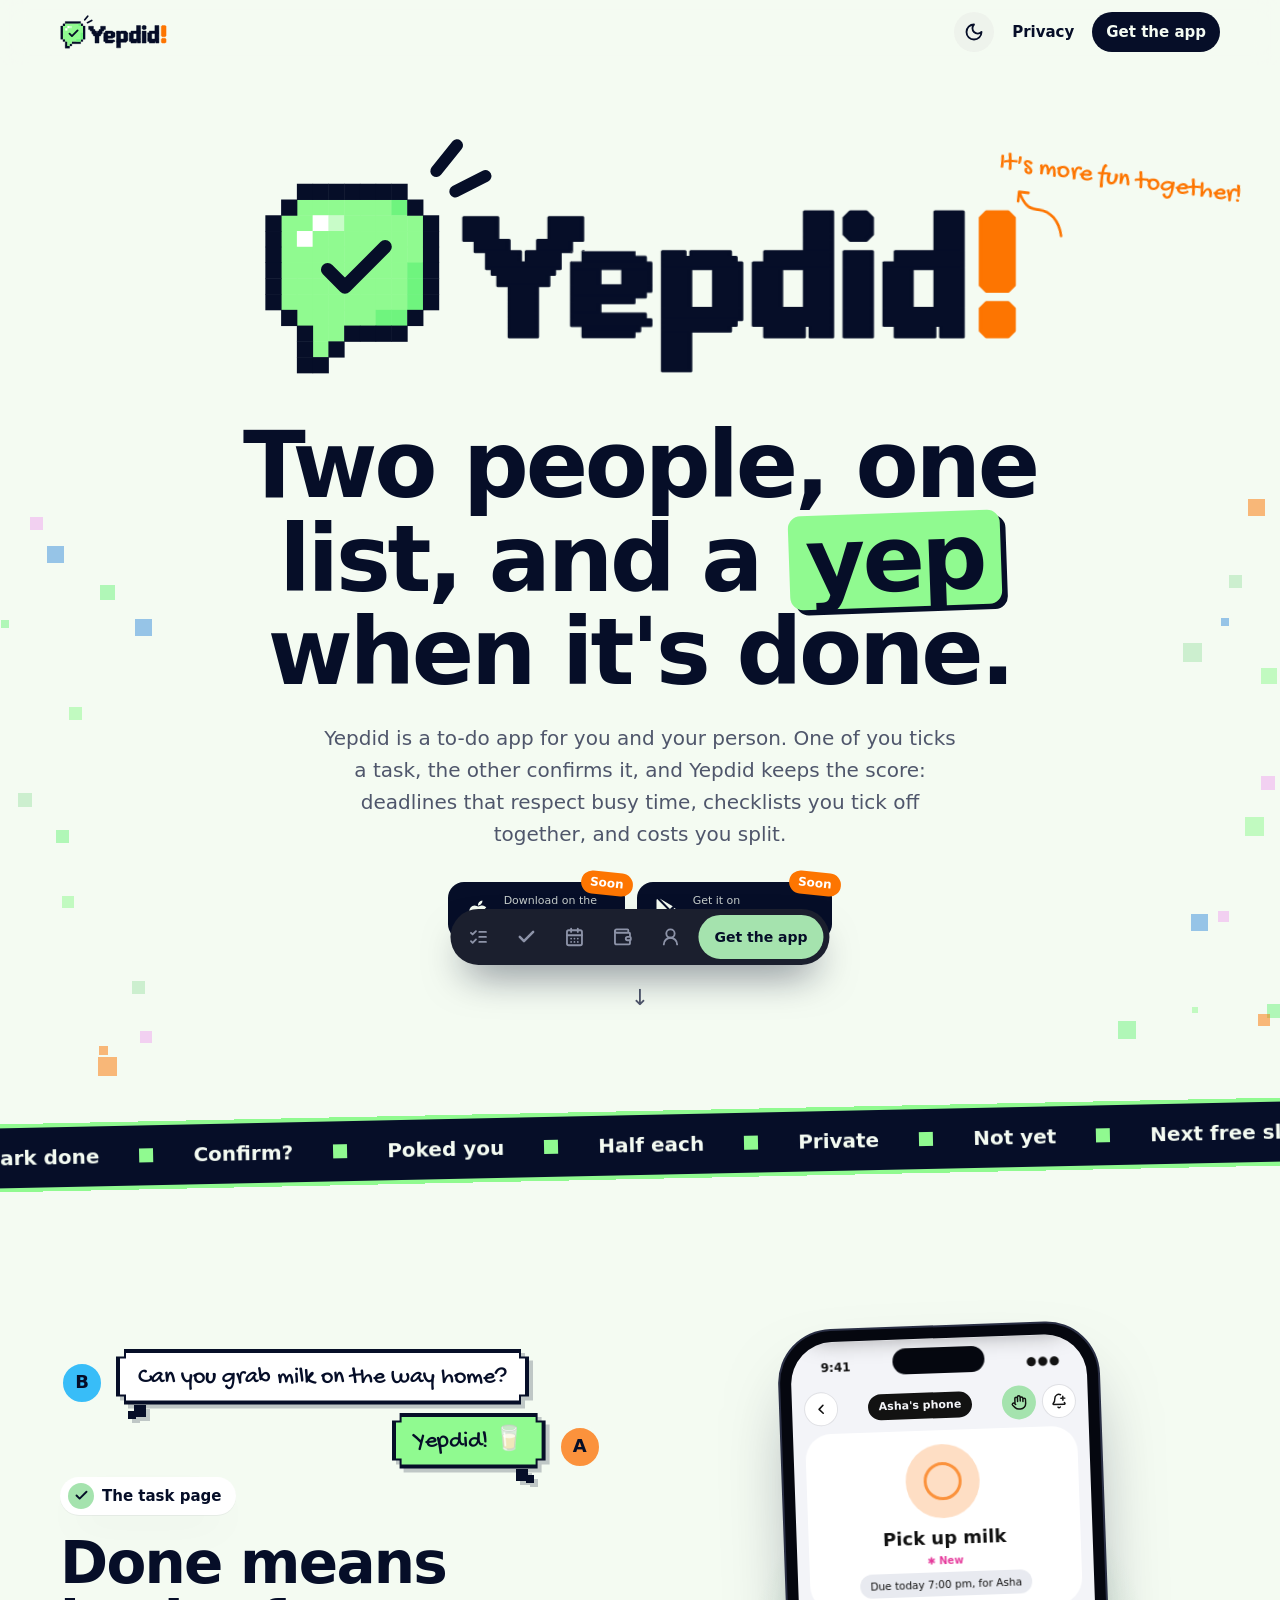
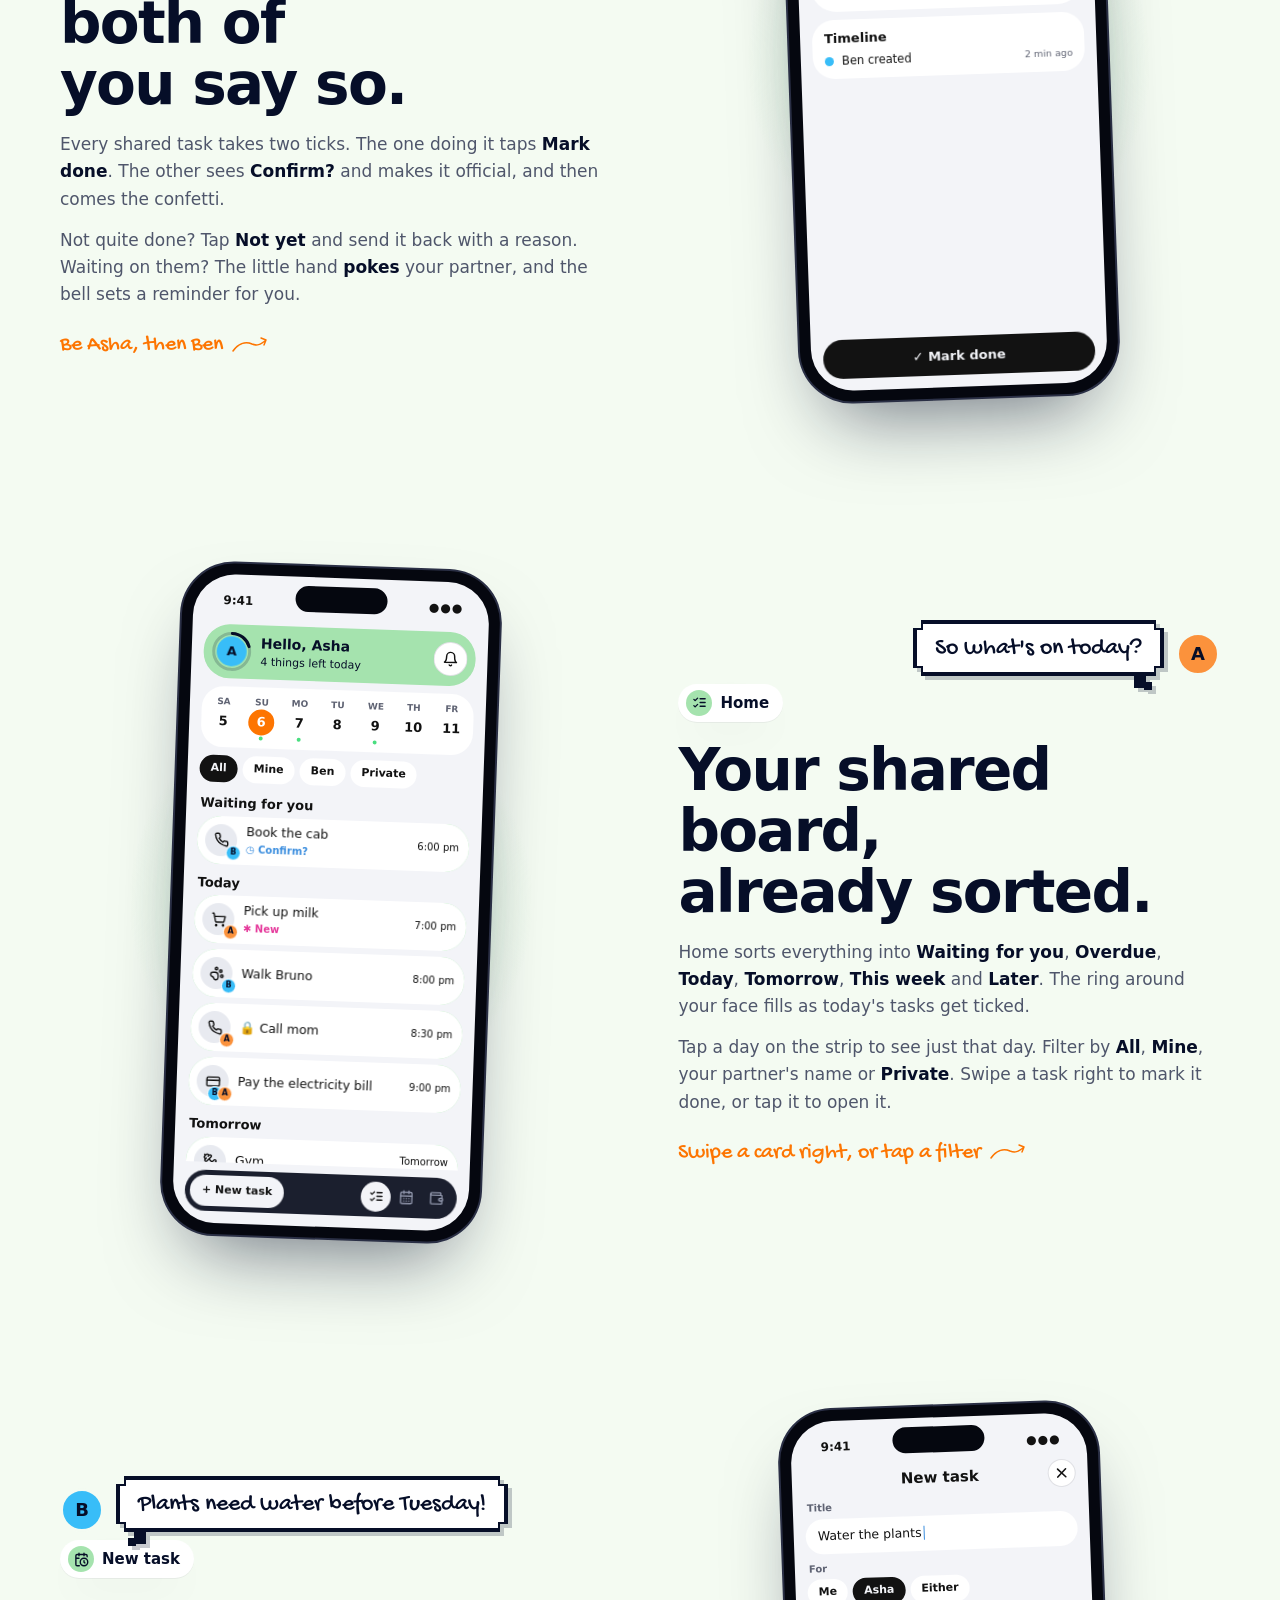
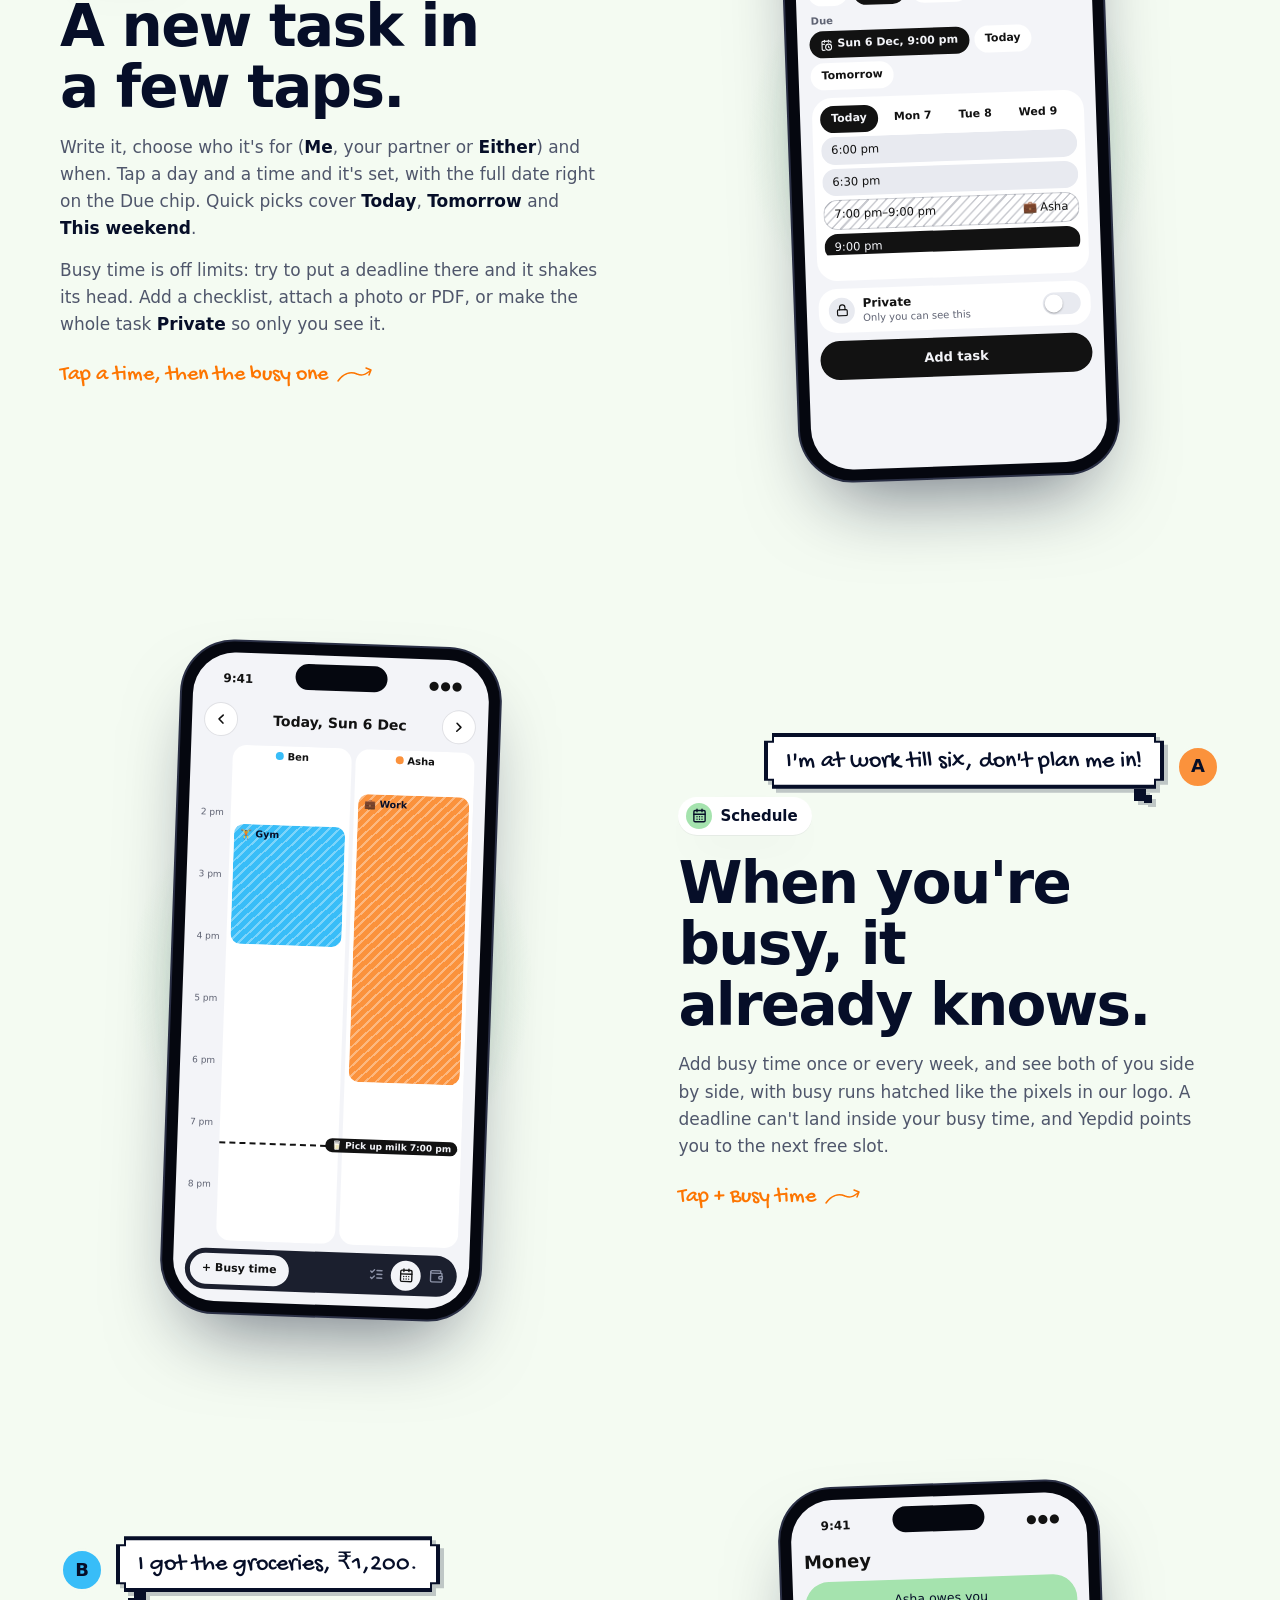
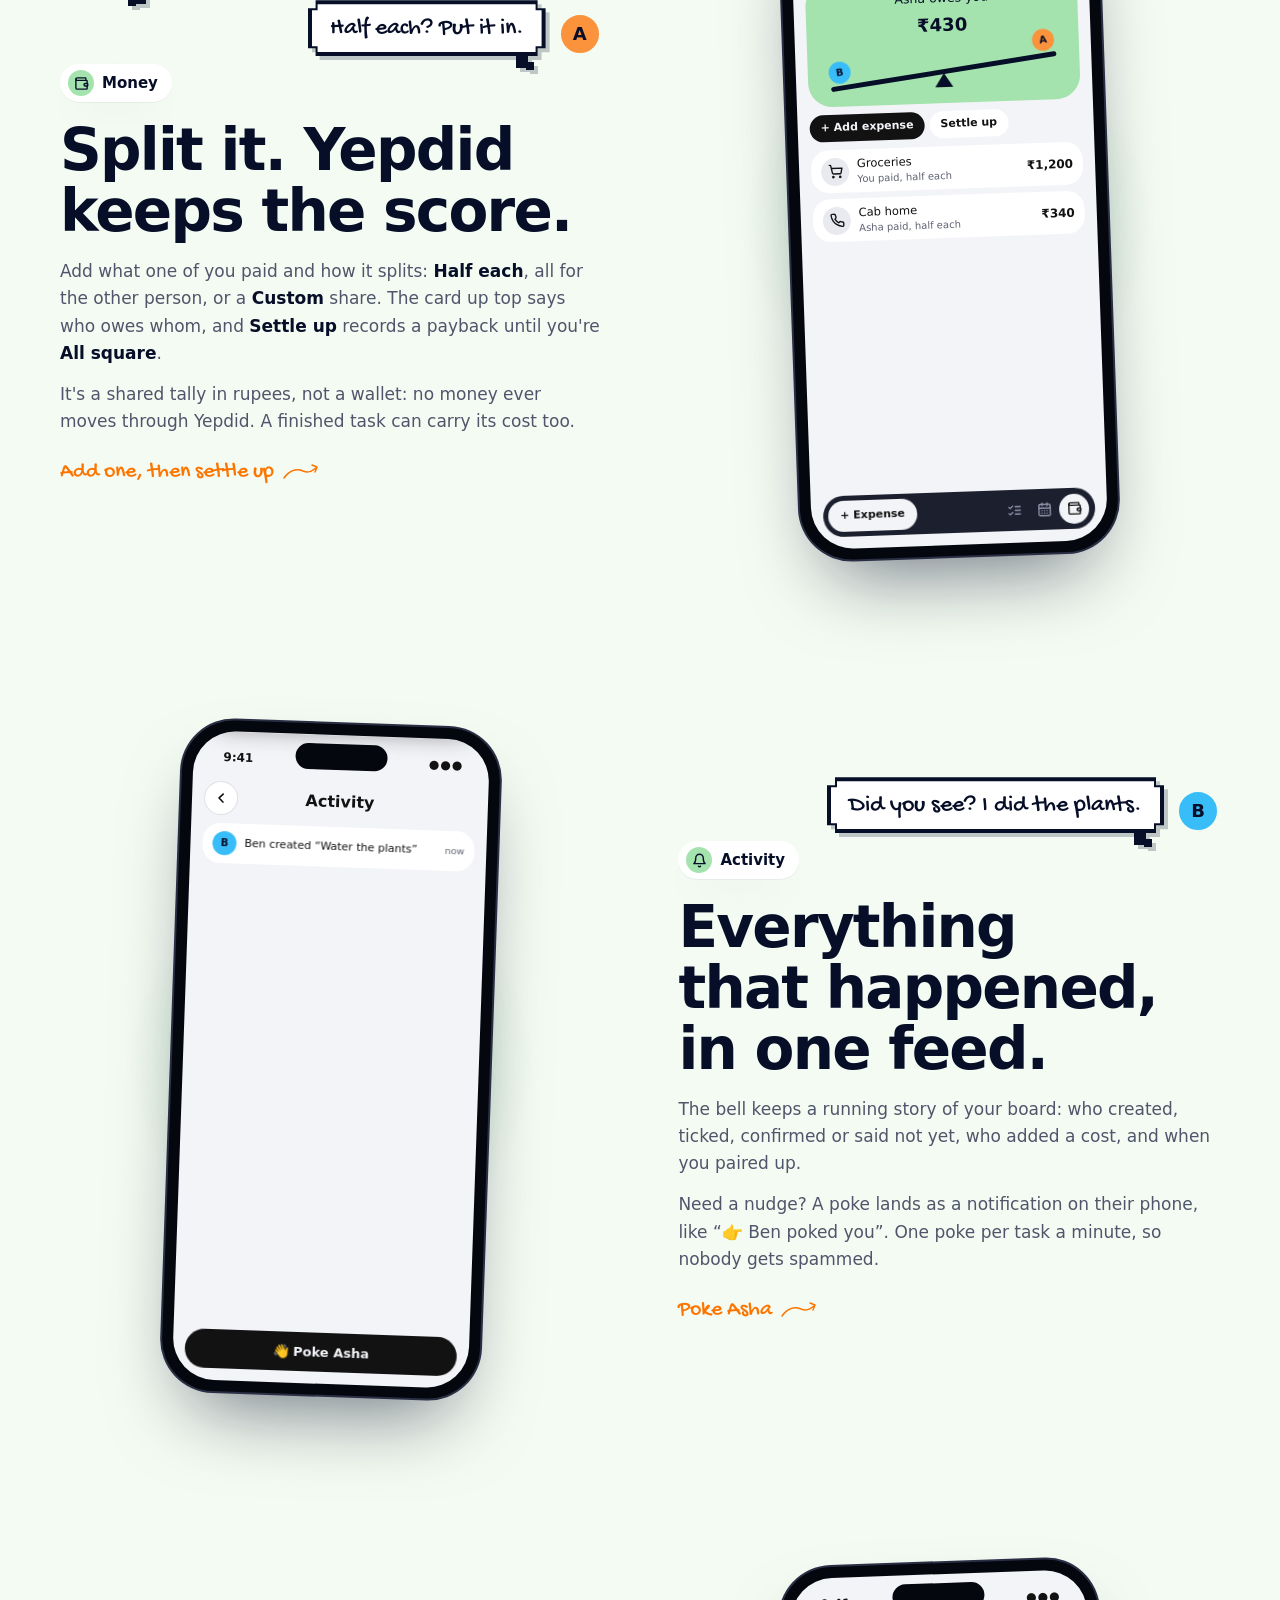
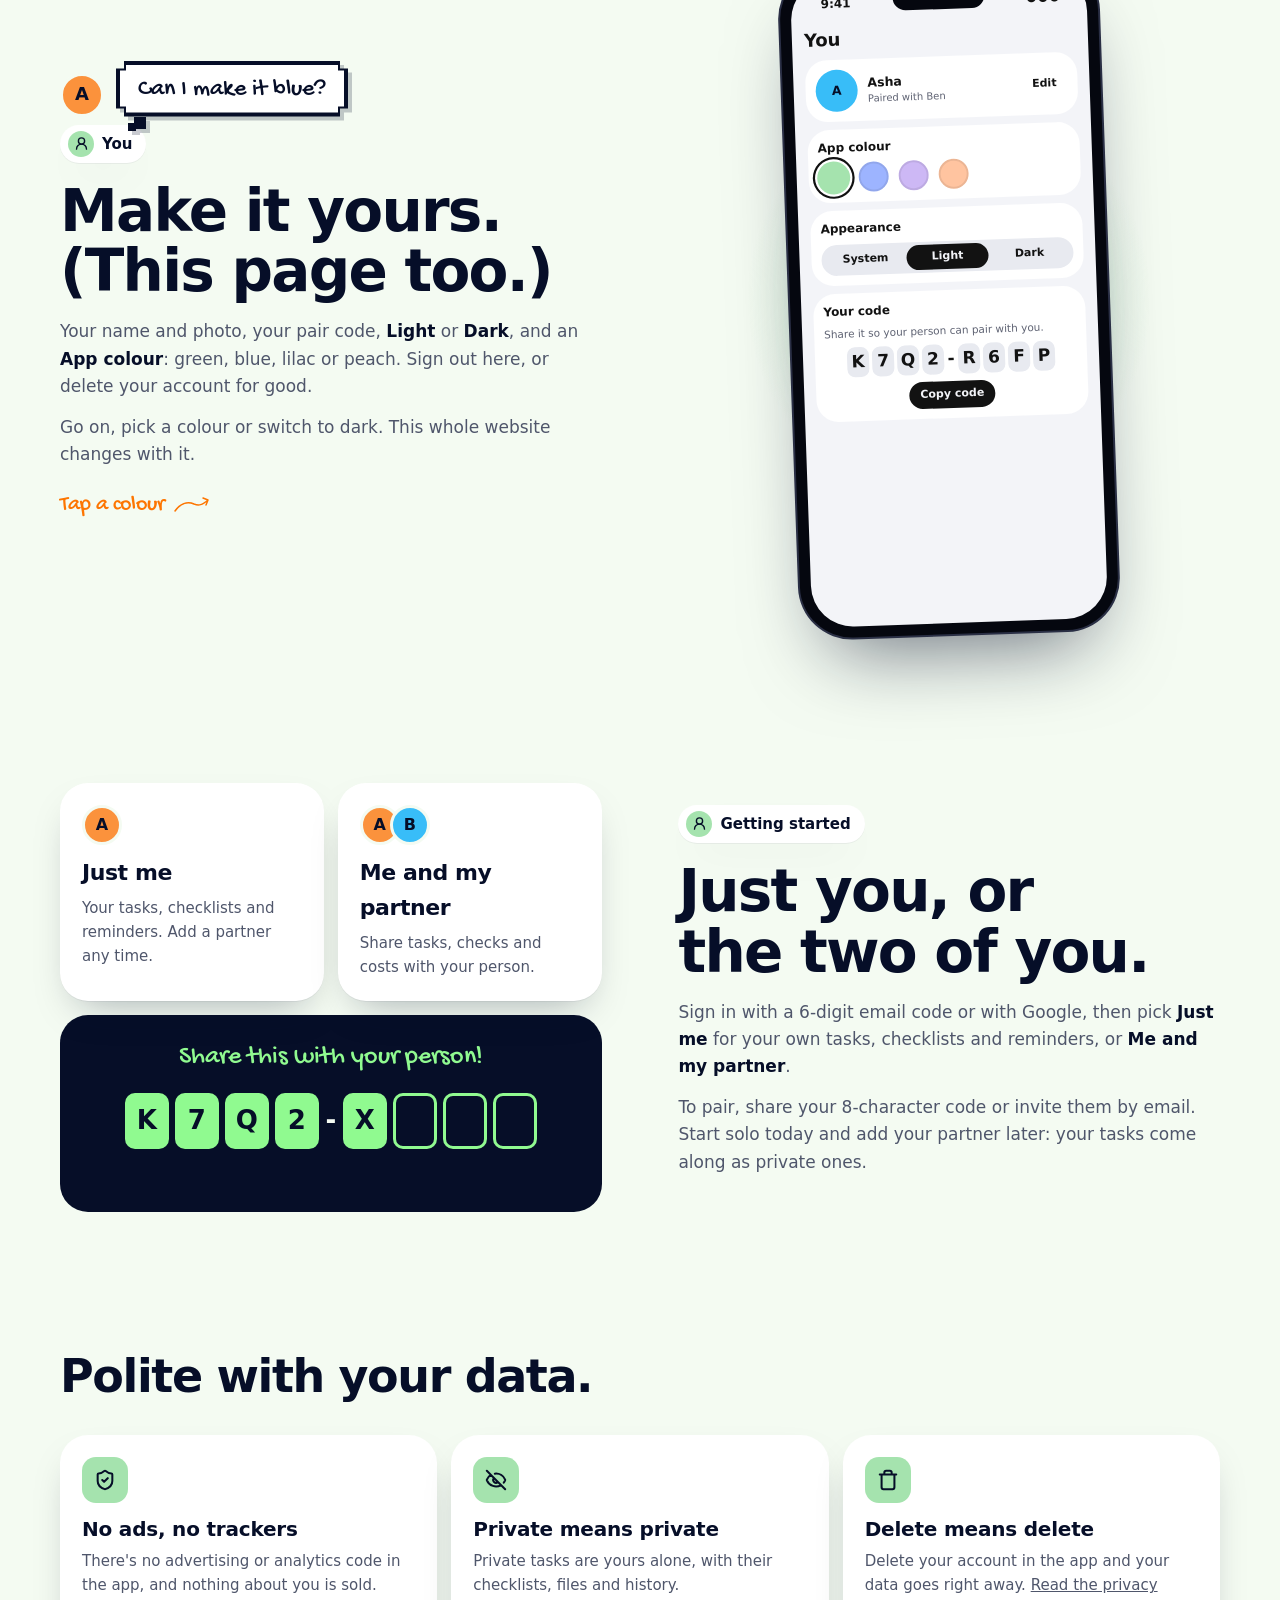
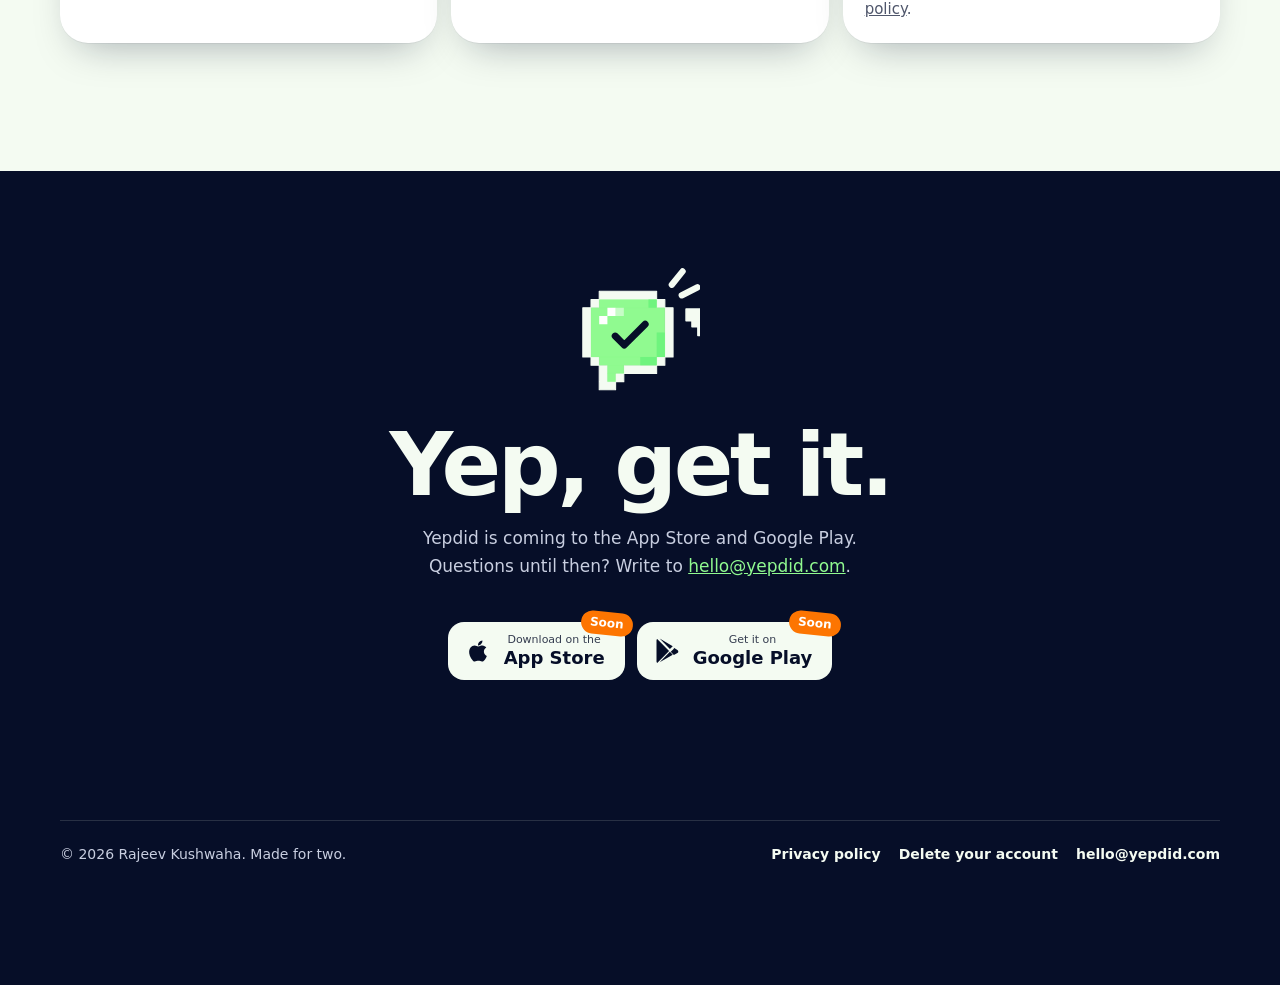
==== commit 5c918101: "Deploy 2026-11-08T12:29Z Co-Authored-By: Claude Opus 5.5 <noreply@anthropic.com>" ====
--- a/index.html
+++ b/index.html
@@ -4,7 +4,7 @@
   <meta charset="utf-8">
   <meta name="viewport" content="width=device-width, initial-scale=1, viewport-fit=cover">
   <title>Yepdid: shared tasks for two</title>
-  <meta name="description" content="Yepdid is a to-do app for you and your person. One of you ticks a task, the other confirms it, and Yepdid keeps the score: deadlines, busy times, shared costs and little rewards.">
+  <meta name="description" content="Yepdid is a to-do app for you and your person. One of you ticks a task, the other confirms it, and Yepdid keeps the score: deadlines, busy times and shared costs.">
   <meta name="theme-color" content="#F4FBF2">
   <link rel="icon" href="img/favicon-64.png" type="image/png">
   <link rel="icon" href="img/icon.svg" type="image/svg+xml">
@@ -24,7 +24,6 @@
     <symbol id="i-list" viewBox="0 0 24 24" fill="none" stroke="currentColor" stroke-width="2.2" stroke-linecap="round" stroke-linejoin="round"><path d="m3 17 2 2 4-4M3 7l2 2 4-4M13 6h8M13 12h8M13 18h8"/></symbol>
     <symbol id="i-cal" viewBox="0 0 24 24" fill="none" stroke="currentColor" stroke-width="2.2" stroke-linecap="round" stroke-linejoin="round"><rect x="3" y="4" width="18" height="18" rx="2"/><path d="M16 2v4M8 2v4M3 10h18M8 14h.01M12 14h.01M16 14h.01M8 18h.01M12 18h.01M16 18h.01"/></symbol>
     <symbol id="i-wallet" viewBox="0 0 24 24" fill="none" stroke="currentColor" stroke-width="2.2" stroke-linecap="round" stroke-linejoin="round"><path d="M19 7V4a1 1 0 0 0-1-1H5a2 2 0 0 0 0 4h15a1 1 0 0 1 1 1v4h-3a2 2 0 0 0 0 4h3a1 1 0 0 0 1-1v-2a1 1 0 0 0-1-1"/><path d="M3 5v14a2 2 0 0 0 2 2h15a1 1 0 0 0 1-1v-4"/></symbol>
-    <symbol id="i-gift" viewBox="0 0 24 24" fill="none" stroke="currentColor" stroke-width="2.2" stroke-linecap="round" stroke-linejoin="round"><rect x="3" y="8" width="18" height="4" rx="1"/><path d="M12 8v13M19 12v7a2 2 0 0 1-2 2H7a2 2 0 0 1-2-2v-7M7.5 8a2.5 2.5 0 0 1 0-5A4.8 8 0 0 1 12 8a4.8 8 0 0 1 4.5-5 2.5 2.5 0 0 1 0 5"/></symbol>
     <symbol id="i-user" viewBox="0 0 24 24" fill="none" stroke="currentColor" stroke-width="2.2" stroke-linecap="round" stroke-linejoin="round"><circle cx="12" cy="8" r="5"/><path d="M20 21a8 8 0 0 0-16 0"/></symbol>
     <symbol id="i-bell" viewBox="0 0 24 24" fill="none" stroke="currentColor" stroke-width="2.2" stroke-linecap="round" stroke-linejoin="round"><path d="M6 8a6 6 0 0 1 12 0c0 7 3 9 3 9H3s3-2 3-9M10.3 21a1.94 1.94 0 0 0 3.4 0"/></symbol>
     <symbol id="i-bellplus" viewBox="0 0 24 24" fill="none" stroke="currentColor" stroke-width="2.2" stroke-linecap="round" stroke-linejoin="round"><path d="M10.3 21a1.94 1.94 0 0 0 3.4 0M15 8h6M18 5v6M20.002 14.464a9 9 0 0 0 .738.863A1 1 0 0 1 20 17H4a1 1 0 0 1-.74-1.673C4.59 13.956 6 12.499 6 8a6 6 0 0 1 8.75-5.332"/></symbol>
@@ -108,7 +107,7 @@
 
       <div class="hero-copy">
         <h1>Two people, one list, and a <span class="tick">yep</span> when it's done.</h1>
-        <p class="lede">Yepdid is a to-do app for you and your person. One of you ticks a task, the other confirms it, and Yepdid keeps the score: deadlines that respect busy time, costs you split, and little rewards you owe each other.</p>
+        <p class="lede">Yepdid is a to-do app for you and your person. One of you ticks a task, the other confirms it, and Yepdid keeps the score: deadlines that respect busy time, checklists you tick off together, and costs you split.</p>
       </div>
       <div class="stores" data-stores></div>
       <div class="scroll-cue" aria-hidden="true"><span>↓</span></div>
@@ -117,8 +116,8 @@
 
   <div class="ticker" aria-hidden="true">
     <div>
-      <span>Mark done</span><span>Confirm?</span><span>Poked you</span><span>Half each</span><span>Surprise!</span><span>Not yet</span><span>Pizza night</span><span>Busy then</span><span>All square</span><span>Yepdid!</span>
-      <span>Mark done</span><span>Confirm?</span><span>Poked you</span><span>Half each</span><span>Surprise!</span><span>Not yet</span><span>Pizza night</span><span>Busy then</span><span>All square</span><span>Yepdid!</span>
+      <span>Mark done</span><span>Confirm?</span><span>Poked you</span><span>Half each</span><span>Private</span><span>Not yet</span><span>Next free slot</span><span>Busy then</span><span>All square</span><span>Yepdid!</span>
+      <span>Mark done</span><span>Confirm?</span><span>Poked you</span><span>Half each</span><span>Private</span><span>Not yet</span><span>Next free slot</span><span>Busy then</span><span>All square</span><span>Yepdid!</span>
     </div>
   </div>
 
@@ -197,7 +196,7 @@
               <button class="chip" aria-pressed="false" data-f="private">Private</button>
             </div>
             <div class="list" data-board></div>
-            <div class="tabbar" aria-hidden="true"><span class="add">+ New task</span><span class="icons"><span class="on"><svg><use href="#i-list"/></svg></span><span><svg><use href="#i-cal"/></svg></span><span><svg><use href="#i-wallet"/></svg></span><span><svg><use href="#i-gift"/></svg></span></span></div>
+            <div class="tabbar" aria-hidden="true"><span class="add">+ New task</span><span class="icons"><span class="on"><svg><use href="#i-list"/></svg></span><span><svg><use href="#i-cal"/></svg></span><span><svg><use href="#i-wallet"/></svg></span></span></div>
             <div class="toast" role="status" aria-live="polite" data-toast></div>
           </div>
         </div>
@@ -213,7 +212,7 @@
         <span class="screen-name reveal"><i><svg><use href="#i-calclock"/></svg></i>New task</span>
         <h2 class="reveal">A new task in a few taps.</h2>
         <p class="reveal">Write it, choose who it's for (<strong>Me</strong>, your partner or <strong>Either</strong>) and when. Tap a day and a time and it's set, with the full date right on the Due chip. Quick picks cover <strong>Today</strong>, <strong>Tomorrow</strong> and <strong>This weekend</strong>.</p>
-        <p class="reveal">Busy time is off limits: try to put a deadline there and it shakes its head. Add a checklist, a reward, keep the reward a <strong>Surprise</strong>, or make the whole task <strong>Private</strong> so only you see it.</p>
+        <p class="reveal">Busy time is off limits: try to put a deadline there and it shakes its head. Add a checklist, attach a photo or PDF, or make the whole task <strong>Private</strong> so only you see it.</p>
         <p class="try reveal">Tap a time, then the busy one <svg><use href="#i-squiggle"/></svg></p>
       </div>
       <div class="stage reveal d1">
@@ -234,8 +233,7 @@
               <div class="slots" data-slots></div>
               <div class="refusal" data-refusal aria-live="polite"></div>
             </div>
-            <div class="row-switch"><div>Reward<small data-rewardname>🍕 Pizza night</small></div><div class="emojis" data-emojis style="flex:none"></div></div>
-            <div class="row-switch"><span class="ico"><svg><use href="#i-lock"/></svg></span><div>Surprise<small>They only see there's a reward</small></div><button class="switch" role="switch" aria-checked="false" data-switch aria-label="Surprise"></button></div>
+            <div class="row-switch"><span class="ico"><svg><use href="#i-lock"/></svg></span><div>Private<small>Only you can see this</small></div><button class="switch" role="switch" aria-checked="false" data-switch aria-label="Private"></button></div>
             <button class="btn" data-add>Add task</button>
             <div class="toast" role="status" aria-live="polite" data-toast></div>
           </div>
@@ -271,7 +269,7 @@
               <div class="dl" style="top:80%;left:30px"><span>🥛 Pick up milk 7:00 pm</span></div>
             </div>
             <div class="toast" role="status" aria-live="polite" data-toast></div>
-            <div class="tabbar"><button type="button" class="add" data-addbusy>+ Busy time</button><span class="icons" aria-hidden="true"><span><svg><use href="#i-list"/></svg></span><span class="on"><svg><use href="#i-cal"/></svg></span><span><svg><use href="#i-wallet"/></svg></span><span><svg><use href="#i-gift"/></svg></span></span></div>
+            <div class="tabbar"><button type="button" class="add" data-addbusy>+ Busy time</button><span class="icons" aria-hidden="true"><span><svg><use href="#i-list"/></svg></span><span class="on"><svg><use href="#i-cal"/></svg></span><span><svg><use href="#i-wallet"/></svg></span></span></div>
           </div>
         </div>
       </div>
@@ -302,37 +300,8 @@
             </div>
             <div class="chips"><button class="chip on" data-addexp>+ Add expense</button><button class="chip" data-settle>Settle up</button></div>
             <div class="list" data-mlines></div>
-            <div class="tabbar" aria-hidden="true"><span class="add">+ Expense</span><span class="icons"><span><svg><use href="#i-list"/></svg></span><span><svg><use href="#i-cal"/></svg></span><span class="on"><svg><use href="#i-wallet"/></svg></span><span><svg><use href="#i-gift"/></svg></span></span></div>
-            <div class="toast" role="status" aria-live="polite" data-toast></div>
-          </div>
-        </div>
-      </div>
-    </div>
-  </section>
-
-  <!-- 6. Rewards. -->
-  <section class="chapter flip" id="rewards" data-dock="4">
-    <div class="wrap">
-      <div class="copy">
-        <div class="say right reveal"><span class="face asha" aria-hidden="true">A</span><div class="px-bubble"><div class="out"><div class="in">Dishes all week and I owe you something nice…</div></div></div></div>
-        <span class="screen-name reveal"><i><svg><use href="#i-gift"/></svg></i>Rewards</span>
-        <h2 class="reveal">Little treats you owe each other.</h2>
-        <p class="reveal">Put a reward on a task, like 🍣 dinner out or 🍕 pizza night. It's <strong>Offered</strong> while the task is open and <strong>Earned 🎉</strong> once you've both ticked it. Then whoever owes it marks it <strong>Delivered</strong>. Miss the deadline and the reward is forfeited.</p>
-        <p class="reveal">Or keep it a <strong>Surprise</strong>: your partner sees that there's a reward, but not what it is, until you've both checked.</p>
-        <p class="try reveal">Open the present <svg><use href="#i-squiggle"/></svg></p>
-      </div>
-      <div class="stage reveal d1">
-        <div class="phone">
-          <div class="screen" id="demo-rewards">
-            <div class="status-row"><span>9:41</span><span>●●●</span></div>
-            <b style="font-size:18px;font-weight:800">Rewards</b>
-            <div class="owed"><div>Owed to you<b data-owedyou>2</b></div><div>You owe<b>1</b></div></div>
-            <div class="states" data-states><span>Proposed</span><span>Offered</span><span>Pending confirm</span><span>Earned 🎉</span><span>Delivered</span></div>
-            <div class="gift-area">
-              <button class="gift" data-gift aria-label="Open the surprise"><span class="lid"><span class="bow">🎀</span></span><span class="prize">🍕</span><span class="box"></span></button>
-            </div>
-            <div class="reveal-card" data-revealcard><h5>Surprise!</h5><p>Asha owes you this for “Do the dishes”</p><div style="font-size:30px">🍕</div><b>Pizza night</b><button class="btn" style="margin-top:8px" data-nice>Nice!</button></div>
-            <div class="tabbar" aria-hidden="true"><span class="add">+ New task</span><span class="icons"><span><svg><use href="#i-list"/></svg></span><span><svg><use href="#i-cal"/></svg></span><span><svg><use href="#i-wallet"/></svg></span><span class="on"><svg><use href="#i-gift"/></svg></span></span></div>
+            <div class="tabbar" aria-hidden="true"><span class="add">+ Expense</span><span class="icons"><span><svg><use href="#i-list"/></svg></span><span><svg><use href="#i-cal"/></svg></span><span class="on"><svg><use href="#i-wallet"/></svg></span></span></div>
+            <div class="toast" role="status" aria-live="polite" data-toast></div>
           </div>
         </div>
       </div>
@@ -340,13 +309,13 @@
   </section>
 
   <!-- 7. Activity and pokes. -->
-  <section class="chapter" id="activity" data-dock="4">
-    <div class="wrap">
-      <div class="copy">
-        <div class="say reveal"><span class="face ben" aria-hidden="true">B</span><div class="px-bubble"><div class="out"><div class="in">Did you see? I did the plants.</div></div></div></div>
+  <section class="chapter flip" id="activity" data-dock="3">
+    <div class="wrap">
+      <div class="copy">
+        <div class="say right reveal"><span class="face ben" aria-hidden="true">B</span><div class="px-bubble"><div class="out"><div class="in">Did you see? I did the plants.</div></div></div></div>
         <span class="screen-name reveal"><i><svg><use href="#i-bell"/></svg></i>Activity</span>
         <h2 class="reveal">Everything that happened, in one feed.</h2>
-        <p class="reveal">The bell keeps a running story of your board: who created, ticked, confirmed or said not yet, who offered a reward, who added a cost, and when you paired up.</p>
+        <p class="reveal">The bell keeps a running story of your board: who created, ticked, confirmed or said not yet, who added a cost, and when you paired up.</p>
         <p class="reveal">Need a nudge? A poke lands as a notification on their phone, like “👉 Ben poked you”. One poke per task a minute, so nobody gets spammed.</p>
         <p class="try reveal">Poke Asha <svg><use href="#i-squiggle"/></svg></p>
       </div>
@@ -365,10 +334,10 @@
   </section>
 
   <!-- 8. You. -->
-  <section class="chapter flip" id="you" data-dock="5">
-    <div class="wrap">
-      <div class="copy">
-        <div class="say right reveal"><span class="face asha" aria-hidden="true">A</span><div class="px-bubble"><div class="out"><div class="in">Can I make it blue?</div></div></div></div>
+  <section class="chapter" id="you" data-dock="4">
+    <div class="wrap">
+      <div class="copy">
+        <div class="say reveal"><span class="face asha" aria-hidden="true">A</span><div class="px-bubble"><div class="out"><div class="in">Can I make it blue?</div></div></div></div>
         <span class="screen-name reveal"><i><svg><use href="#i-user"/></svg></i>You</span>
         <h2 class="reveal">Make it yours. (This page too.)</h2>
         <p class="reveal">Your name and photo, your pair code, <strong>Light</strong> or <strong>Dark</strong>, and an <strong>App colour</strong>: green, blue, lilac or peach. Sign out here, or delete your account for good.</p>
@@ -399,7 +368,7 @@
   </section>
 
   <!-- 9. Pairing, or solo. -->
-  <section class="chapter" id="pair" data-dock="5">
+  <section class="chapter flip" id="pair" data-dock="4">
     <div class="wrap">
       <div class="copy">
         <span class="screen-name reveal"><i><svg><use href="#i-user"/></svg></i>Getting started</span>
@@ -409,7 +378,7 @@
       </div>
       <div class="pair-stage reveal d1">
         <div class="pair-card" data-solo><div class="faces"><span class="face asha">A</span></div><h3>Just me</h3><p>Your tasks, checklists and reminders. Add a partner any time.</p></div>
-        <div class="pair-card" data-duo><div class="faces"><span class="face asha">A</span><span class="face ben">B</span></div><h3>Me and my partner</h3><p>Share tasks, checks, rewards and costs with your person.</p></div>
+        <div class="pair-card" data-duo><div class="faces"><span class="face asha">A</span><span class="face ben">B</span></div><h3>Me and my partner</h3><p>Share tasks, checks and costs with your person.</p></div>
         <div class="pair-code"><span class="hand" style="font-size:26px;color:var(--pixel)">Share this with your person!</span><div class="boxes" data-boxes></div><span data-paired style="font-weight:700;opacity:0;transition:opacity .4s">Paired 🎉</span></div>
       </div>
     </div>
@@ -420,13 +389,13 @@
       <h2 class="reveal">Polite with your data.</h2>
       <div class="grid">
         <div class="item reveal"><span class="glyph"><svg><use href="#i-shield"/></svg></span><b>No ads, no trackers</b><p>There's no advertising or analytics code in the app, and nothing about you is sold.</p></div>
-        <div class="item reveal d1"><span class="glyph"><svg><use href="#i-eyeoff"/></svg></span><b>Private means private</b><p>Private tasks are yours alone, and surprise rewards stay hidden until they're earned.</p></div>
+        <div class="item reveal d1"><span class="glyph"><svg><use href="#i-eyeoff"/></svg></span><b>Private means private</b><p>Private tasks are yours alone, with their checklists, files and history.</p></div>
         <div class="item reveal d2"><span class="glyph"><svg><use href="#i-trash"/></svg></span><b>Delete means delete</b><p>Delete your account in the app and your data goes right away. <a href="privacy.html">Read the privacy policy</a>.</p></div>
       </div>
     </div>
   </section>
 
-  <section class="get" id="get" data-dock="6">
+  <section class="get" id="get" data-dock="5">
     <div class="rain" aria-hidden="true"></div>
     <div class="wrap">
       <svg class="mini-bubble" viewBox="156 150 345 362" aria-hidden="true"><use href="#logo-mark"/></svg>
@@ -455,7 +424,6 @@
     <a href="#ticks"><svg><use href="#i-check"/></svg><span class="tip">Two ticks</span><span class="sr-only">Two ticks</span></a>
     <a href="#schedule"><svg><use href="#i-cal"/></svg><span class="tip">Schedule</span><span class="sr-only">Schedule</span></a>
     <a href="#money"><svg><use href="#i-wallet"/></svg><span class="tip">Money</span><span class="sr-only">Money</span></a>
-    <a href="#rewards"><svg><use href="#i-gift"/></svg><span class="tip">Rewards</span><span class="sr-only">Rewards</span></a>
     <a href="#you"><svg><use href="#i-user"/></svg><span class="tip">You</span><span class="sr-only">You</span></a>
   </div>
   <a class="get-btn" href="#get">Get the app</a>
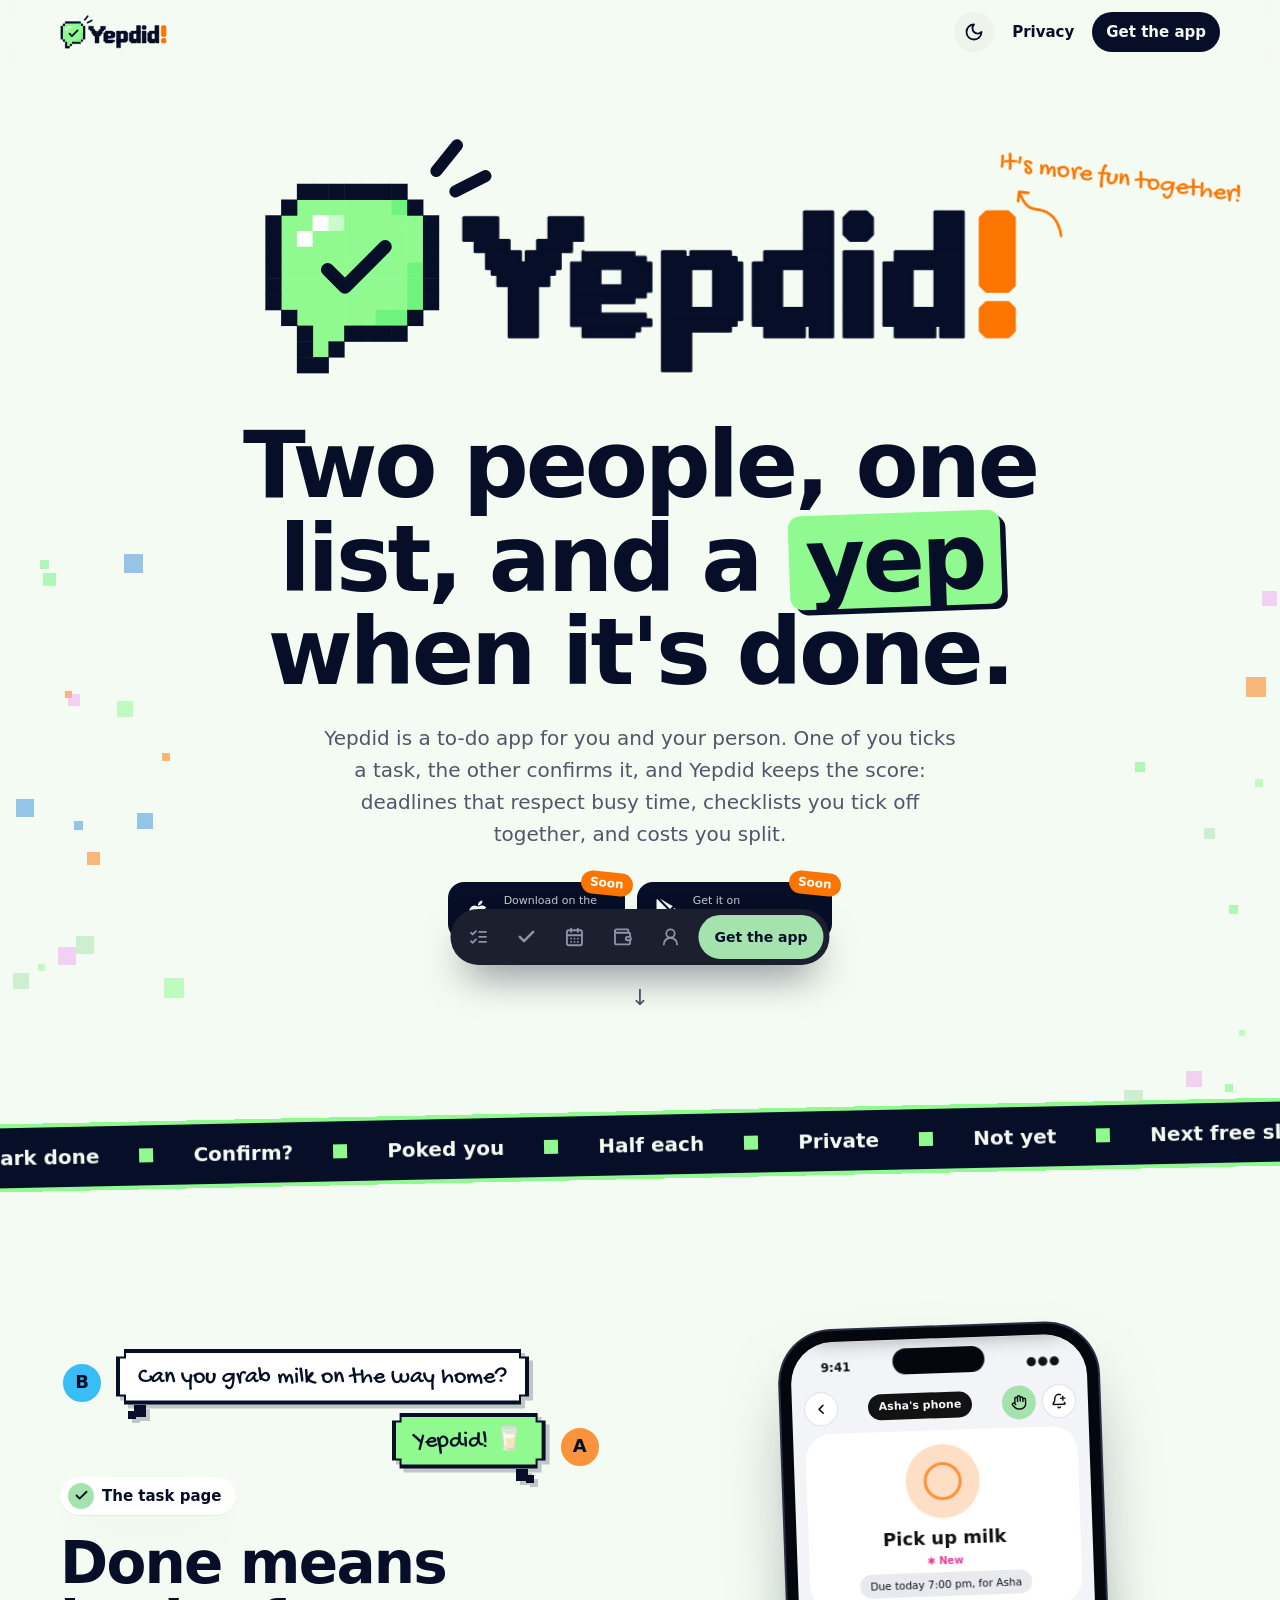
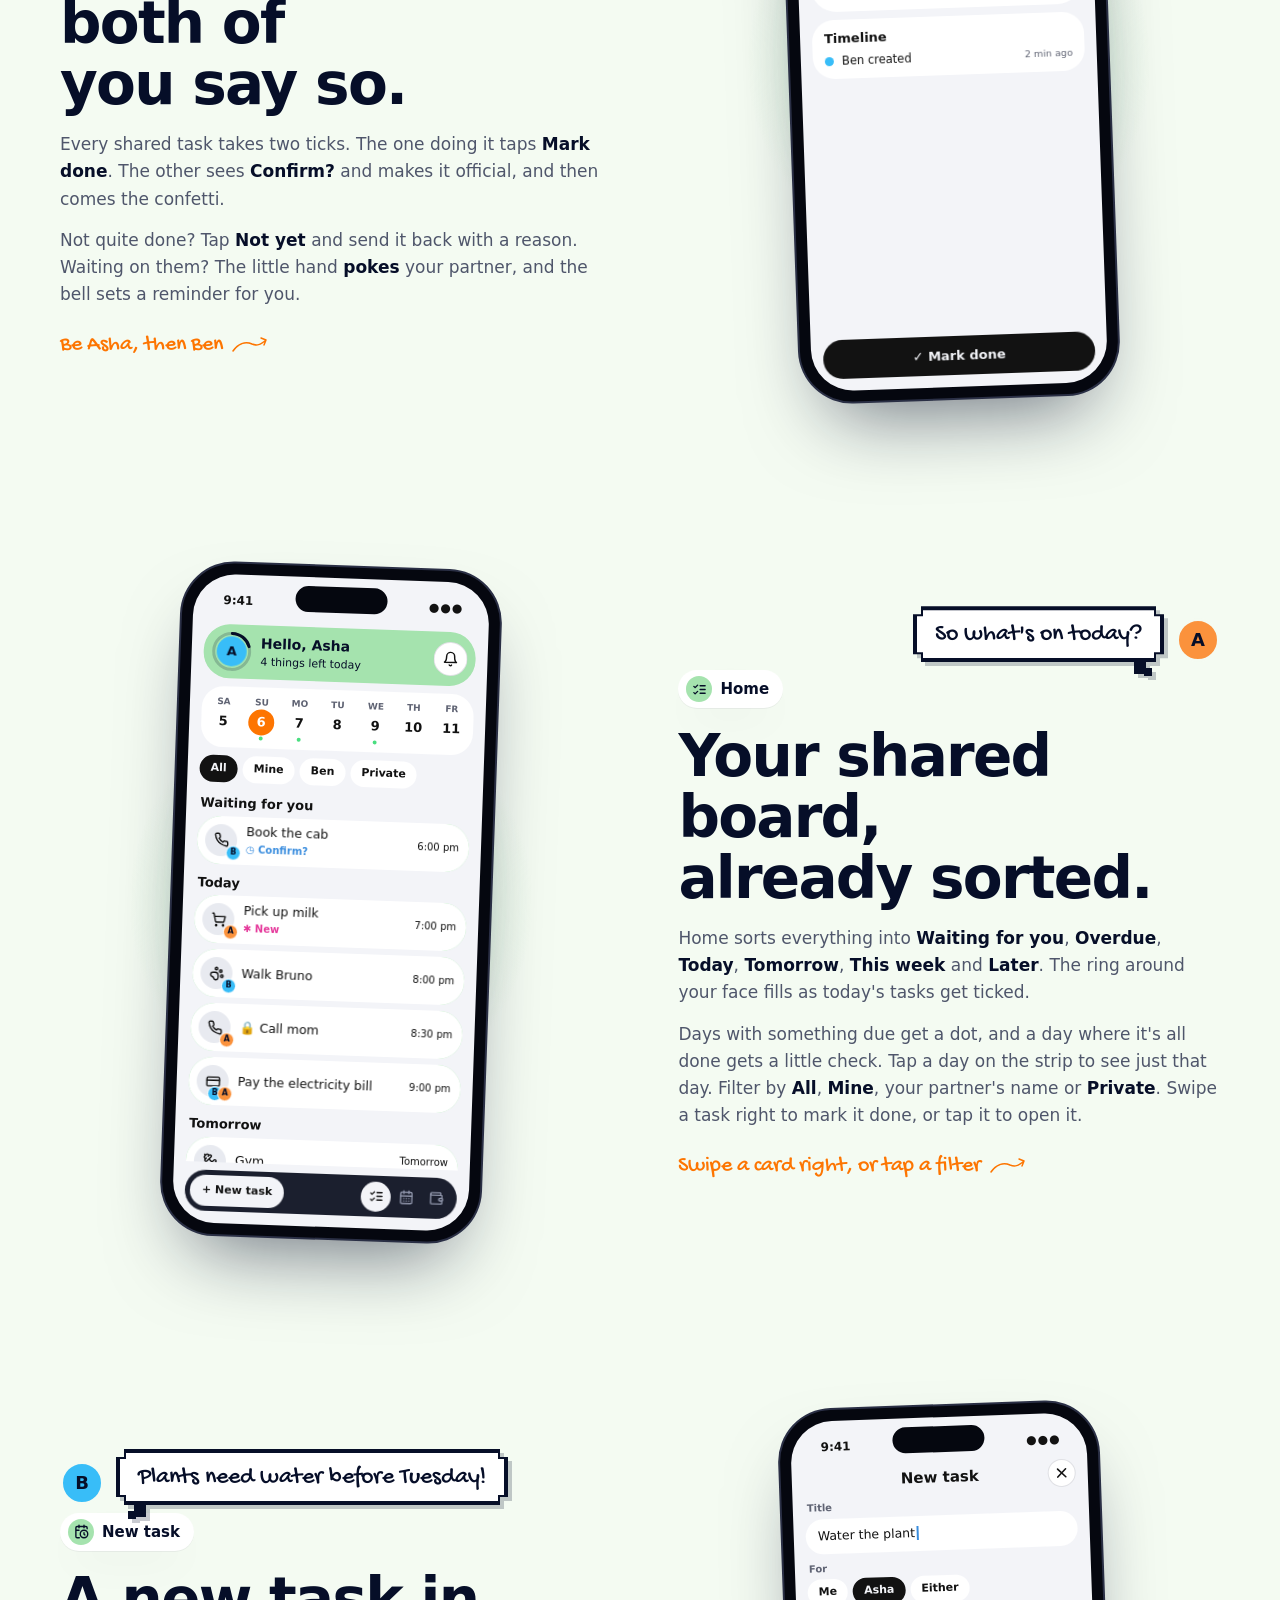
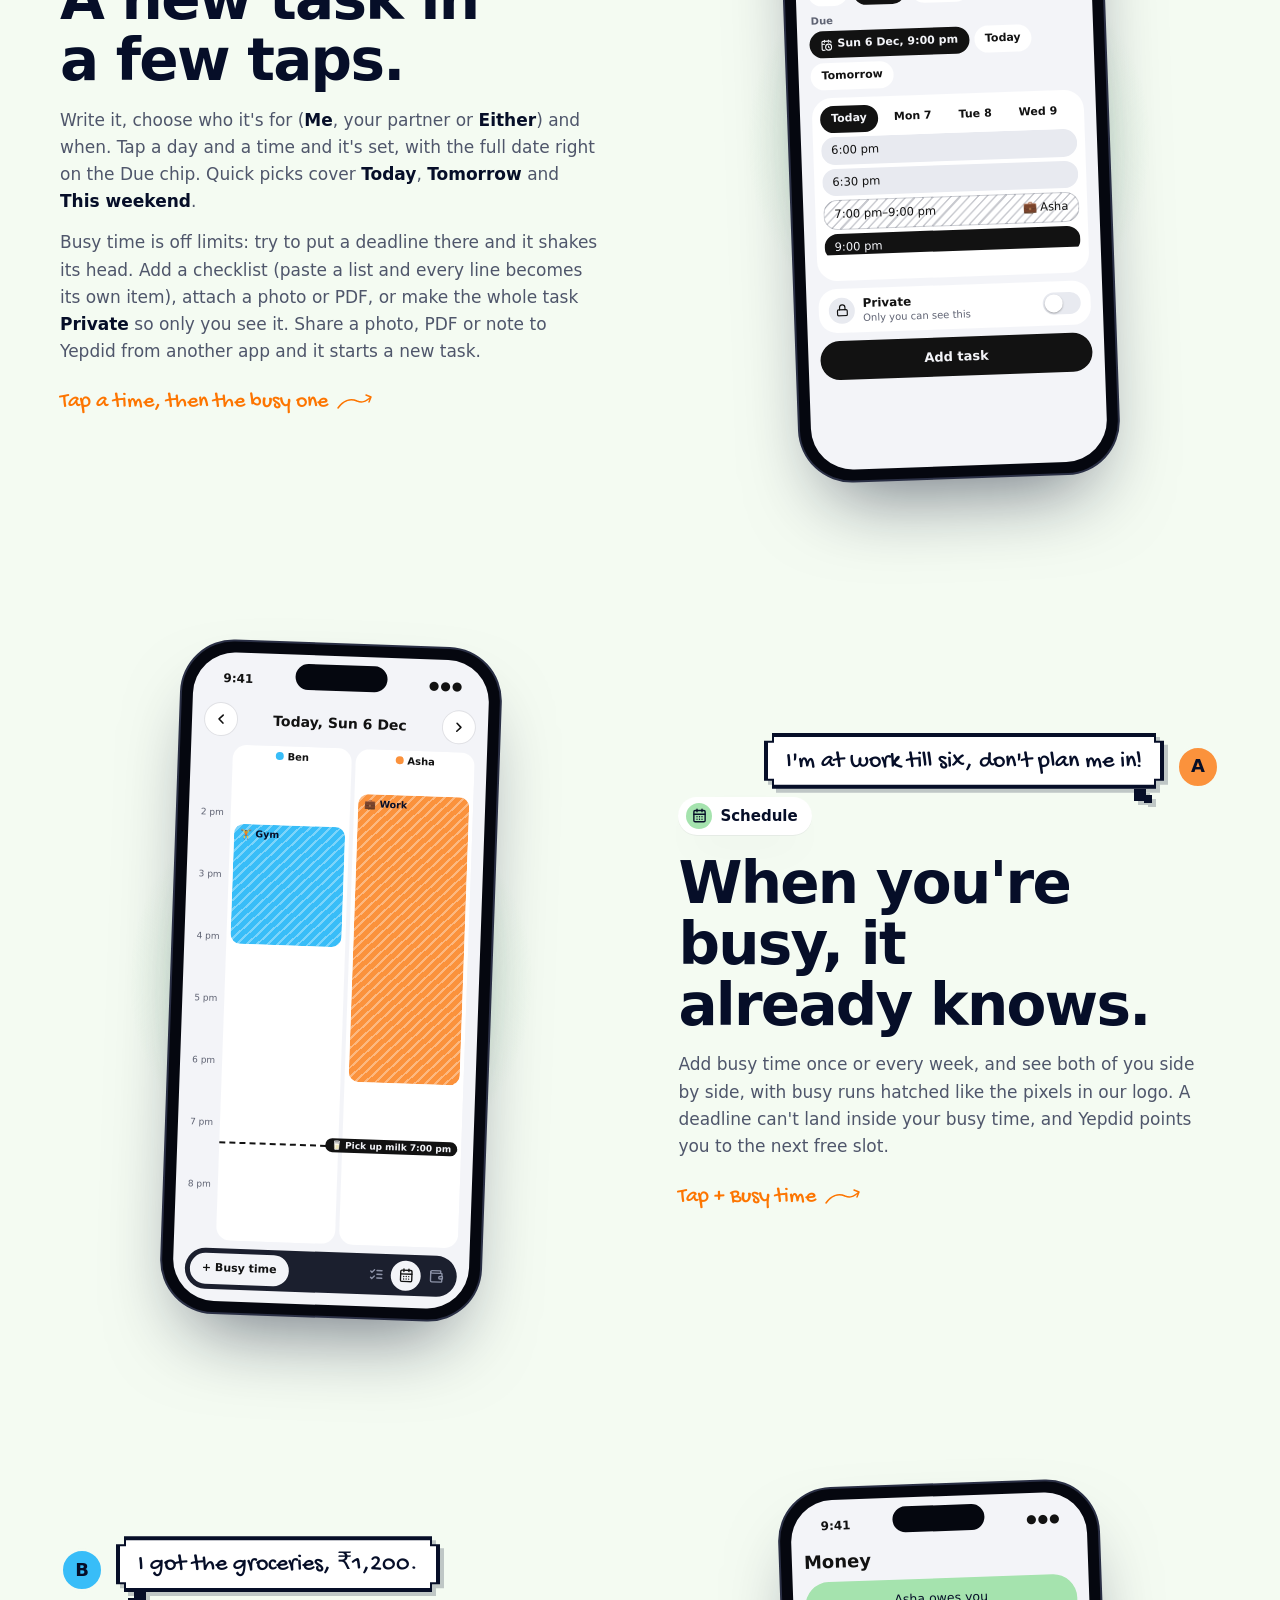
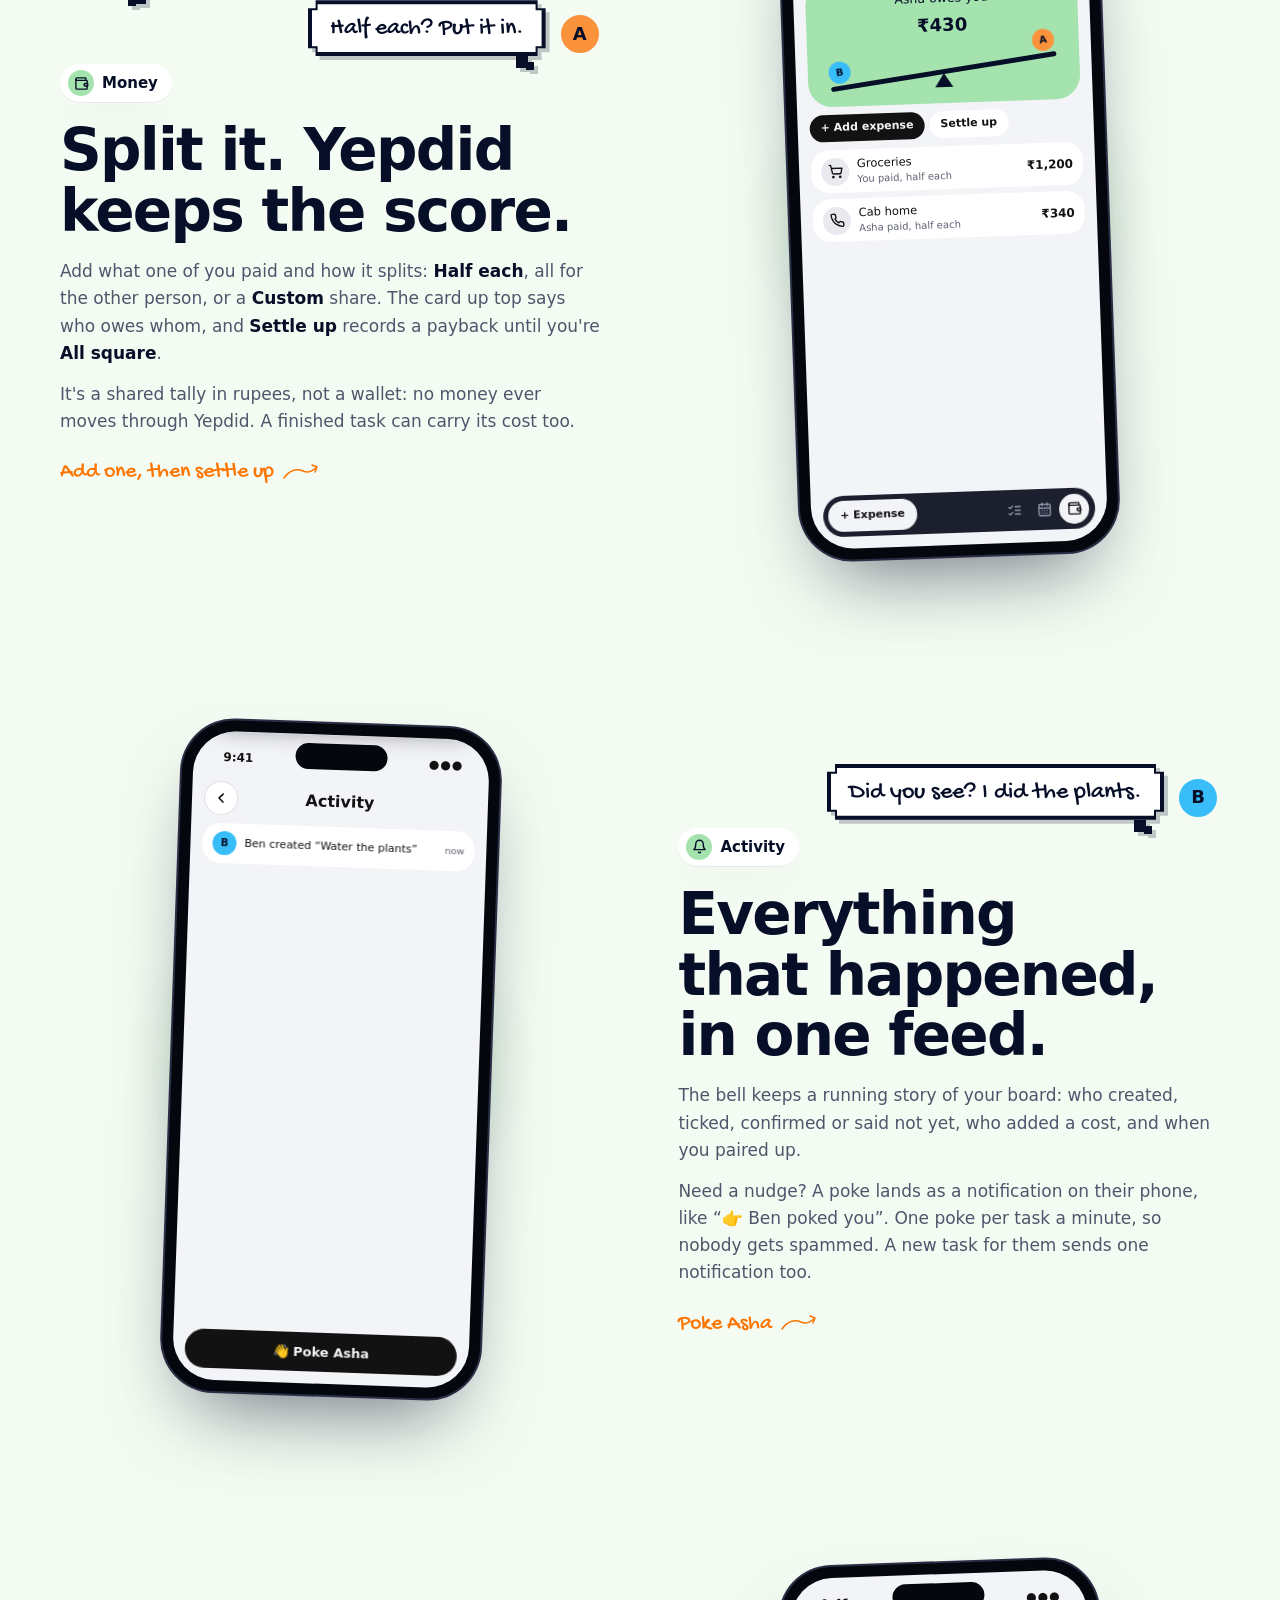
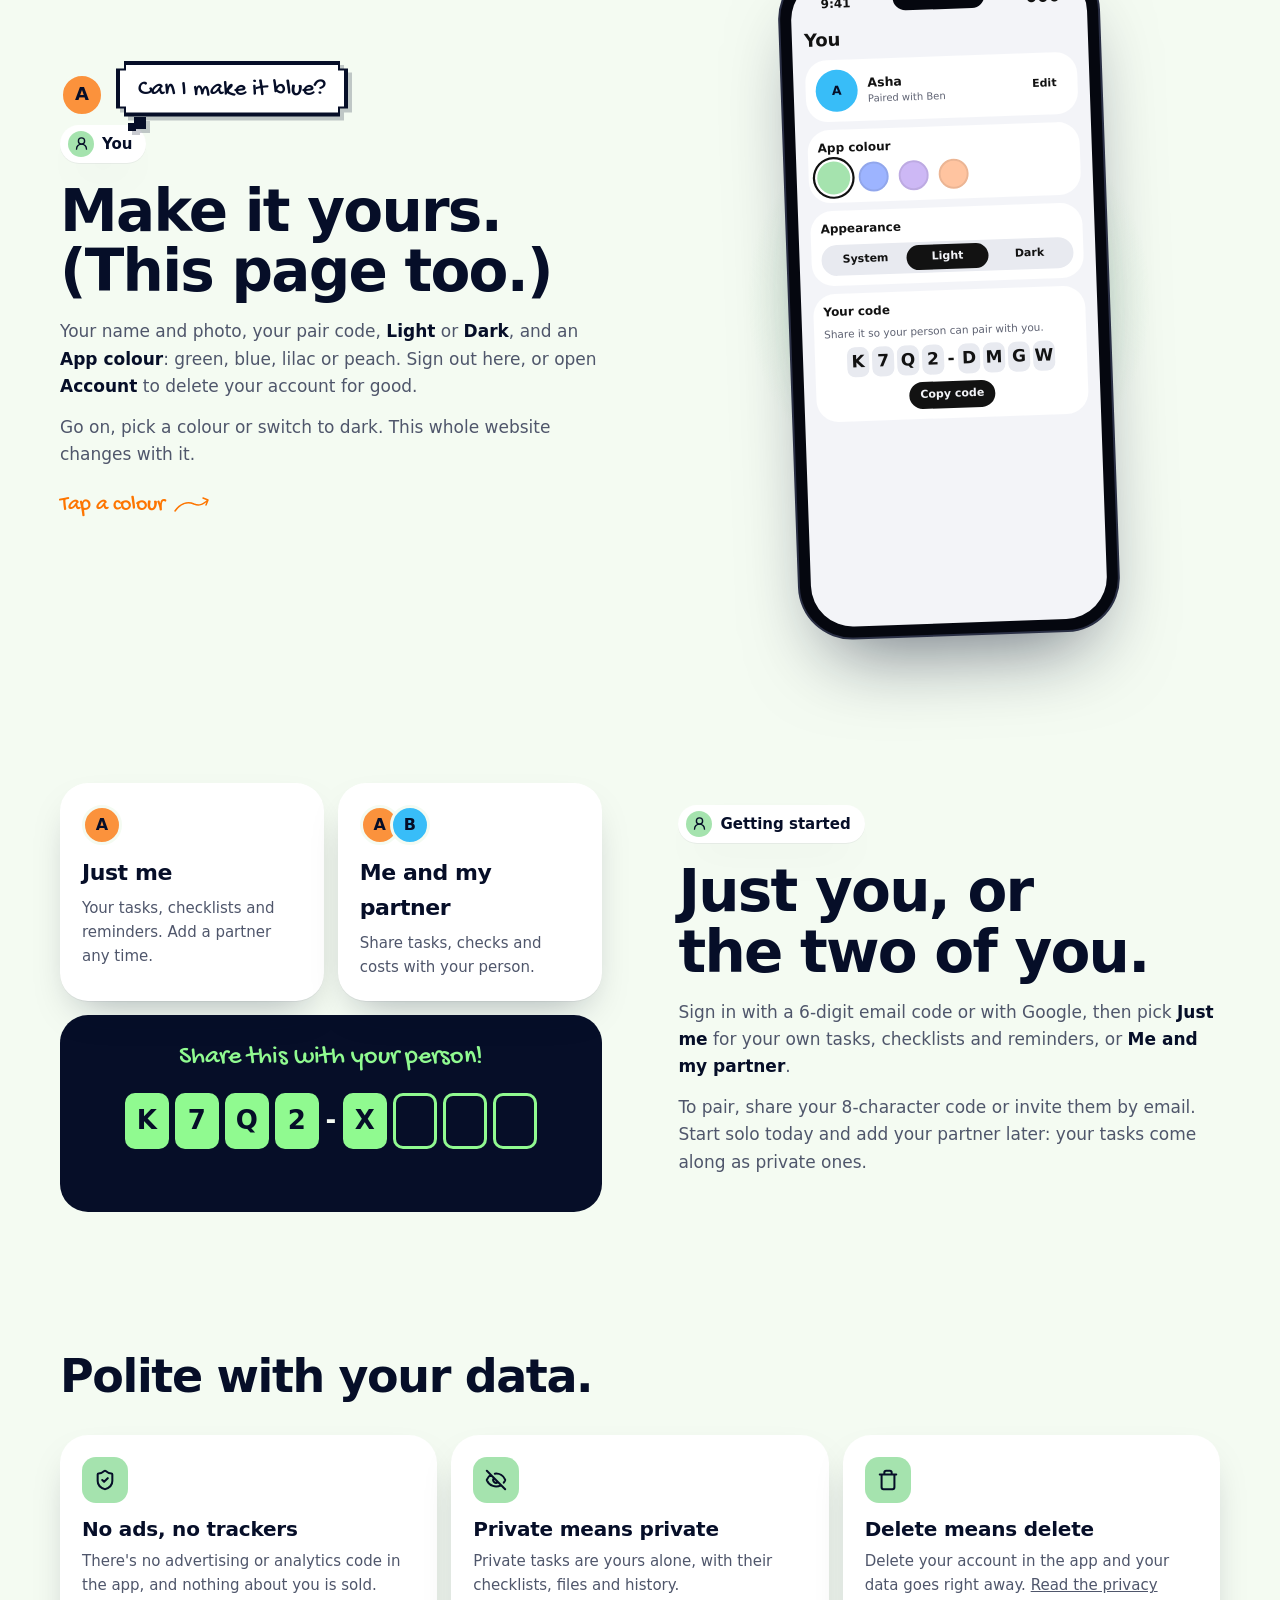
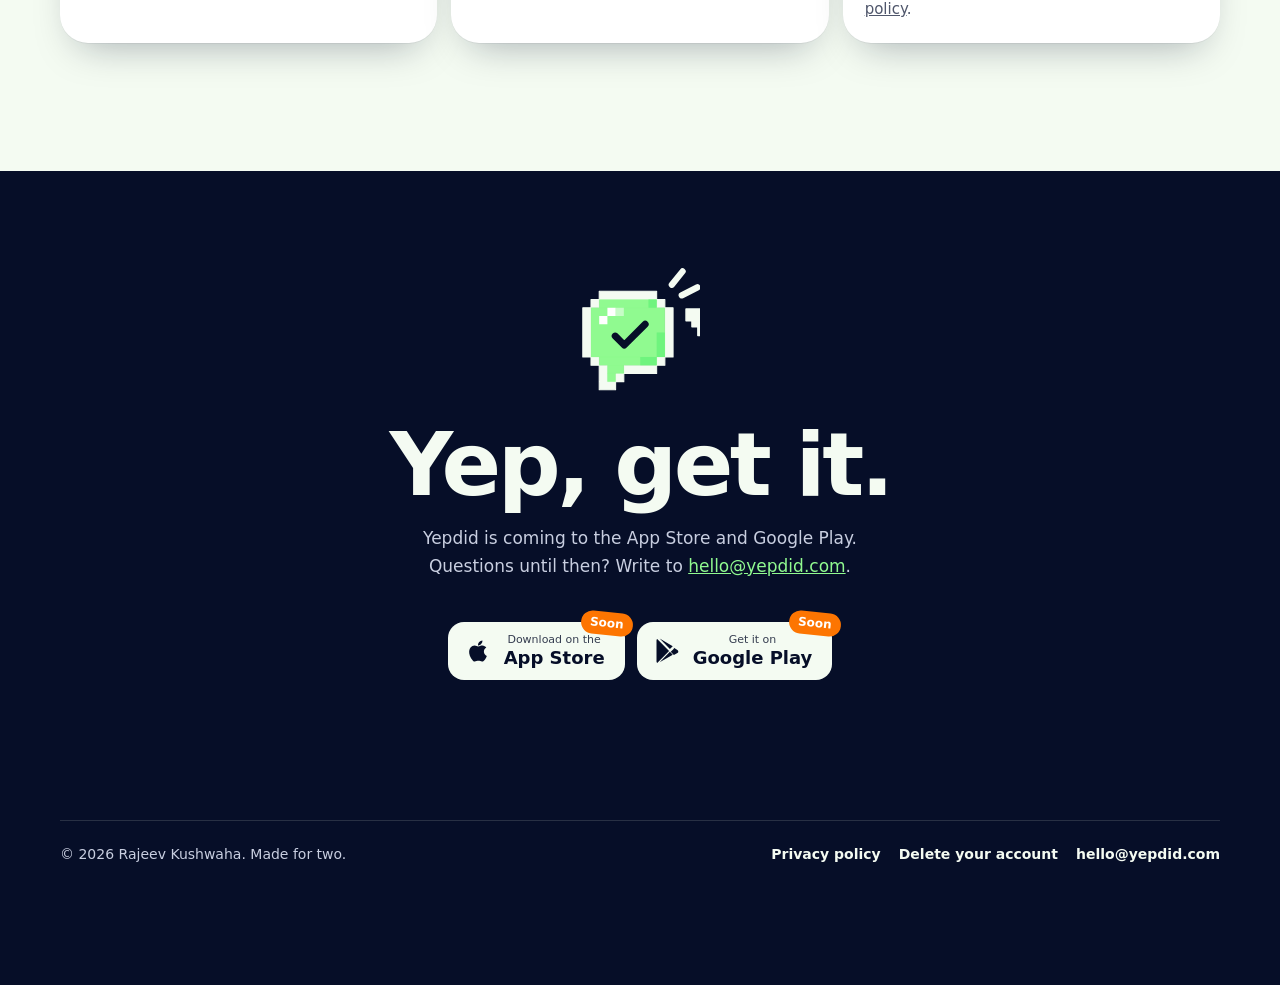
==== commit 15e8e3d6: "Deploy 2026-11-09T13:25Z Co-Authored-By: Claude Opus 5.5 <noreply@anthropic.com>" ====
--- a/index.html
+++ b/index.html
@@ -176,7 +176,7 @@
         <span class="screen-name reveal"><i><svg><use href="#i-list"/></svg></i>Home</span>
         <h2 class="reveal">Your shared board, already sorted.</h2>
         <p class="reveal">Home sorts everything into <strong>Waiting for you</strong>, <strong>Overdue</strong>, <strong>Today</strong>, <strong>Tomorrow</strong>, <strong>This week</strong> and <strong>Later</strong>. The ring around your face fills as today's tasks get ticked.</p>
-        <p class="reveal">Tap a day on the strip to see just that day. Filter by <strong>All</strong>, <strong>Mine</strong>, your partner's name or <strong>Private</strong>. Swipe a task right to mark it done, or tap it to open it.</p>
+        <p class="reveal">Days with something due get a dot, and a day where it's all done gets a little check. Tap a day on the strip to see just that day. Filter by <strong>All</strong>, <strong>Mine</strong>, your partner's name or <strong>Private</strong>. Swipe a task right to mark it done, or tap it to open it.</p>
         <p class="try reveal">Swipe a card right, or tap a filter <svg><use href="#i-squiggle"/></svg></p>
       </div>
       <div class="stage reveal d1">
@@ -212,7 +212,7 @@
         <span class="screen-name reveal"><i><svg><use href="#i-calclock"/></svg></i>New task</span>
         <h2 class="reveal">A new task in a few taps.</h2>
         <p class="reveal">Write it, choose who it's for (<strong>Me</strong>, your partner or <strong>Either</strong>) and when. Tap a day and a time and it's set, with the full date right on the Due chip. Quick picks cover <strong>Today</strong>, <strong>Tomorrow</strong> and <strong>This weekend</strong>.</p>
-        <p class="reveal">Busy time is off limits: try to put a deadline there and it shakes its head. Add a checklist, attach a photo or PDF, or make the whole task <strong>Private</strong> so only you see it.</p>
+        <p class="reveal">Busy time is off limits: try to put a deadline there and it shakes its head. Add a checklist (paste a list and every line becomes its own item), attach a photo or PDF, or make the whole task <strong>Private</strong> so only you see it. Share a photo, PDF or note to Yepdid from another app and it starts a new task.</p>
         <p class="try reveal">Tap a time, then the busy one <svg><use href="#i-squiggle"/></svg></p>
       </div>
       <div class="stage reveal d1">
@@ -316,7 +316,7 @@
         <span class="screen-name reveal"><i><svg><use href="#i-bell"/></svg></i>Activity</span>
         <h2 class="reveal">Everything that happened, in one feed.</h2>
         <p class="reveal">The bell keeps a running story of your board: who created, ticked, confirmed or said not yet, who added a cost, and when you paired up.</p>
-        <p class="reveal">Need a nudge? A poke lands as a notification on their phone, like “👉 Ben poked you”. One poke per task a minute, so nobody gets spammed.</p>
+        <p class="reveal">Need a nudge? A poke lands as a notification on their phone, like “👉 Ben poked you”. One poke per task a minute, so nobody gets spammed. A new task for them sends one notification too.</p>
         <p class="try reveal">Poke Asha <svg><use href="#i-squiggle"/></svg></p>
       </div>
       <div class="stage reveal d1">
@@ -340,7 +340,7 @@
         <div class="say reveal"><span class="face asha" aria-hidden="true">A</span><div class="px-bubble"><div class="out"><div class="in">Can I make it blue?</div></div></div></div>
         <span class="screen-name reveal"><i><svg><use href="#i-user"/></svg></i>You</span>
         <h2 class="reveal">Make it yours. (This page too.)</h2>
-        <p class="reveal">Your name and photo, your pair code, <strong>Light</strong> or <strong>Dark</strong>, and an <strong>App colour</strong>: green, blue, lilac or peach. Sign out here, or delete your account for good.</p>
+        <p class="reveal">Your name and photo, your pair code, <strong>Light</strong> or <strong>Dark</strong>, and an <strong>App colour</strong>: green, blue, lilac or peach. Sign out here, or open <strong>Account</strong> to delete your account for good.</p>
         <p class="reveal">Go on, pick a colour or switch to dark. This whole website changes with it.</p>
         <p class="try reveal">Tap a colour <svg><use href="#i-squiggle"/></svg></p>
       </div>
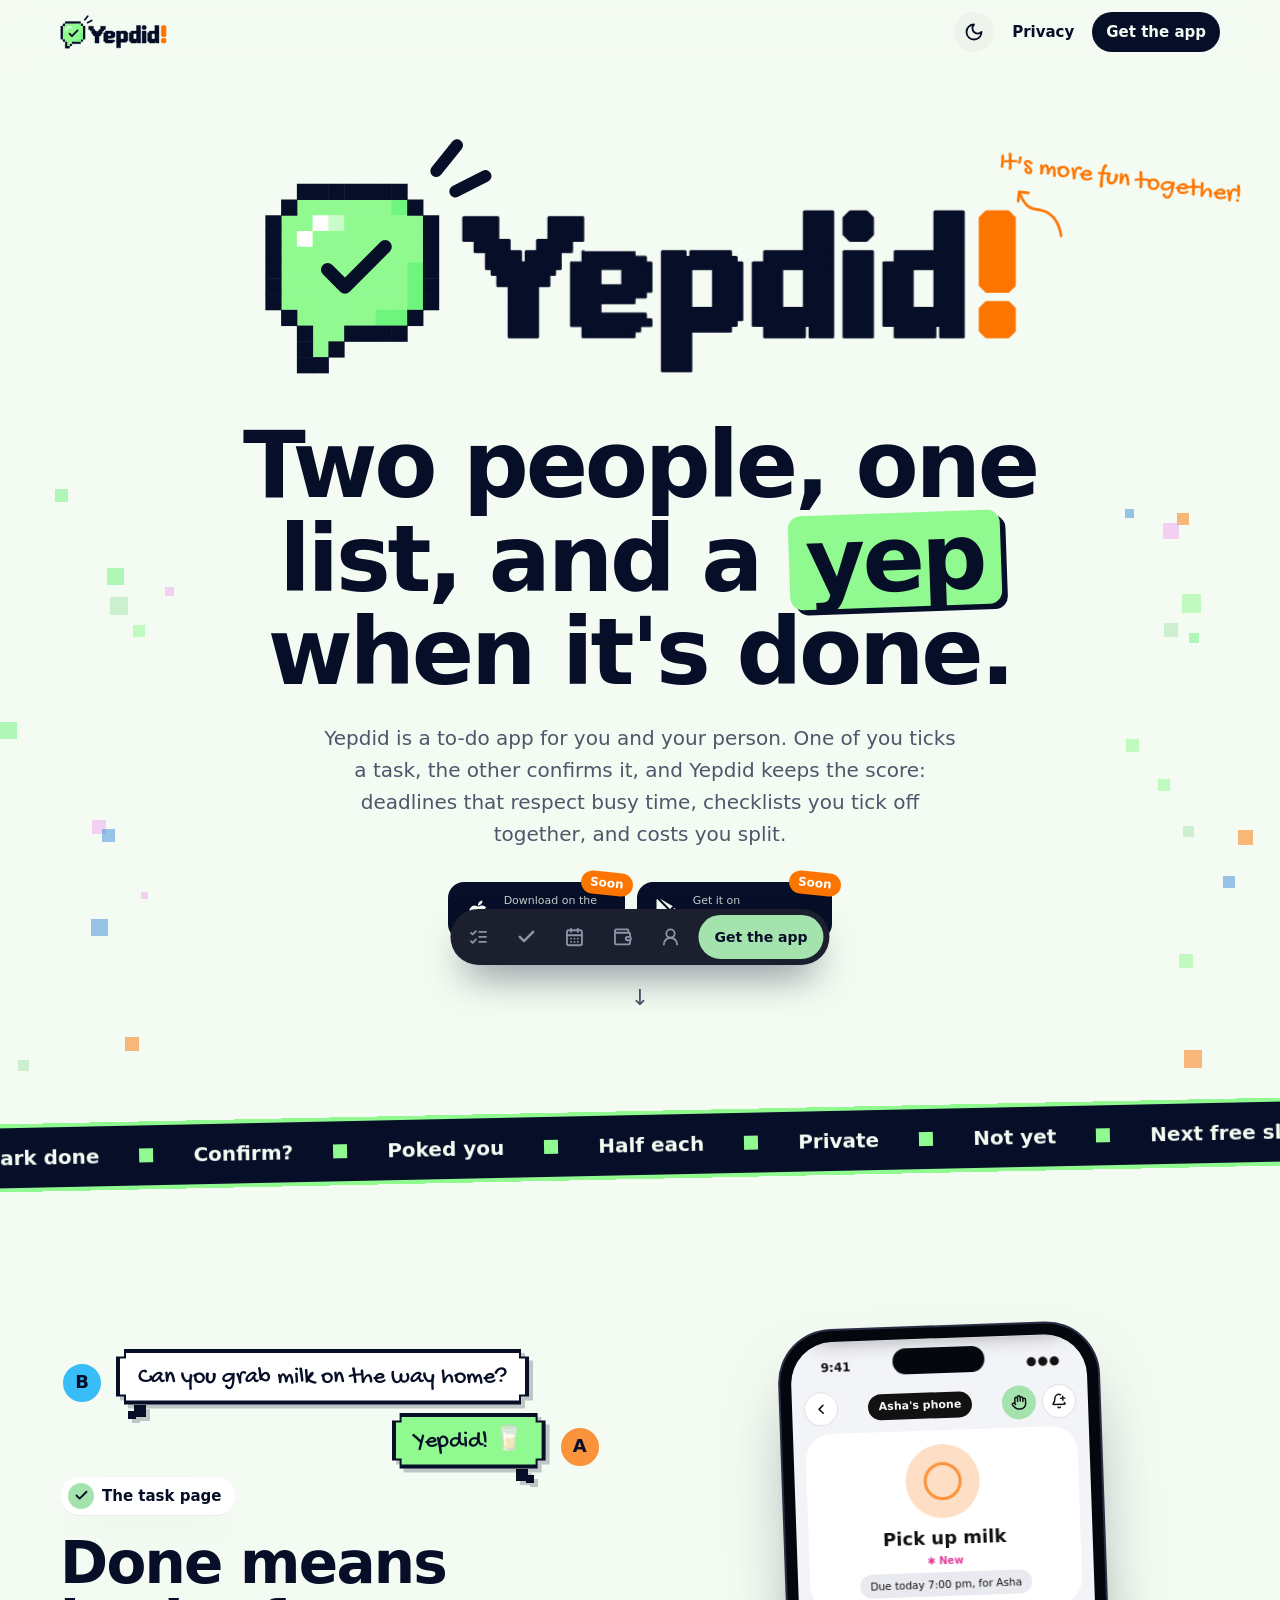
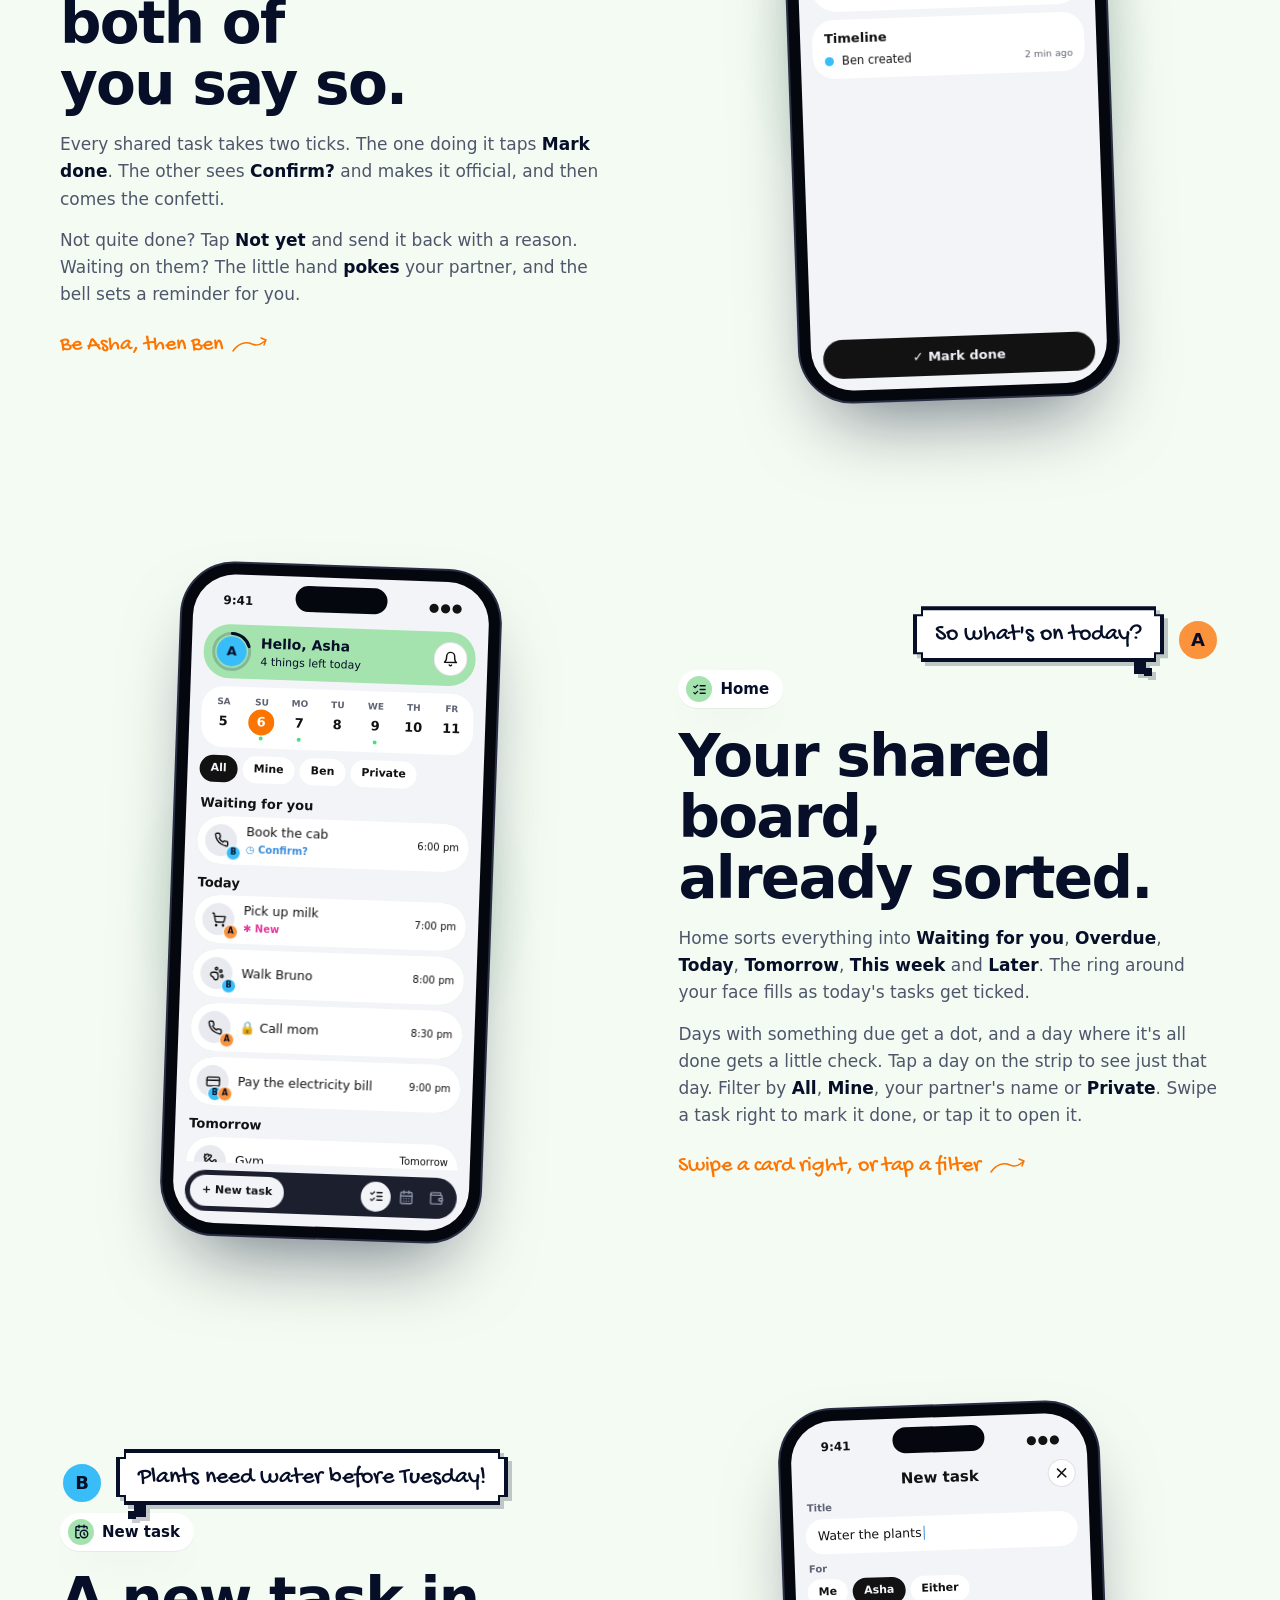
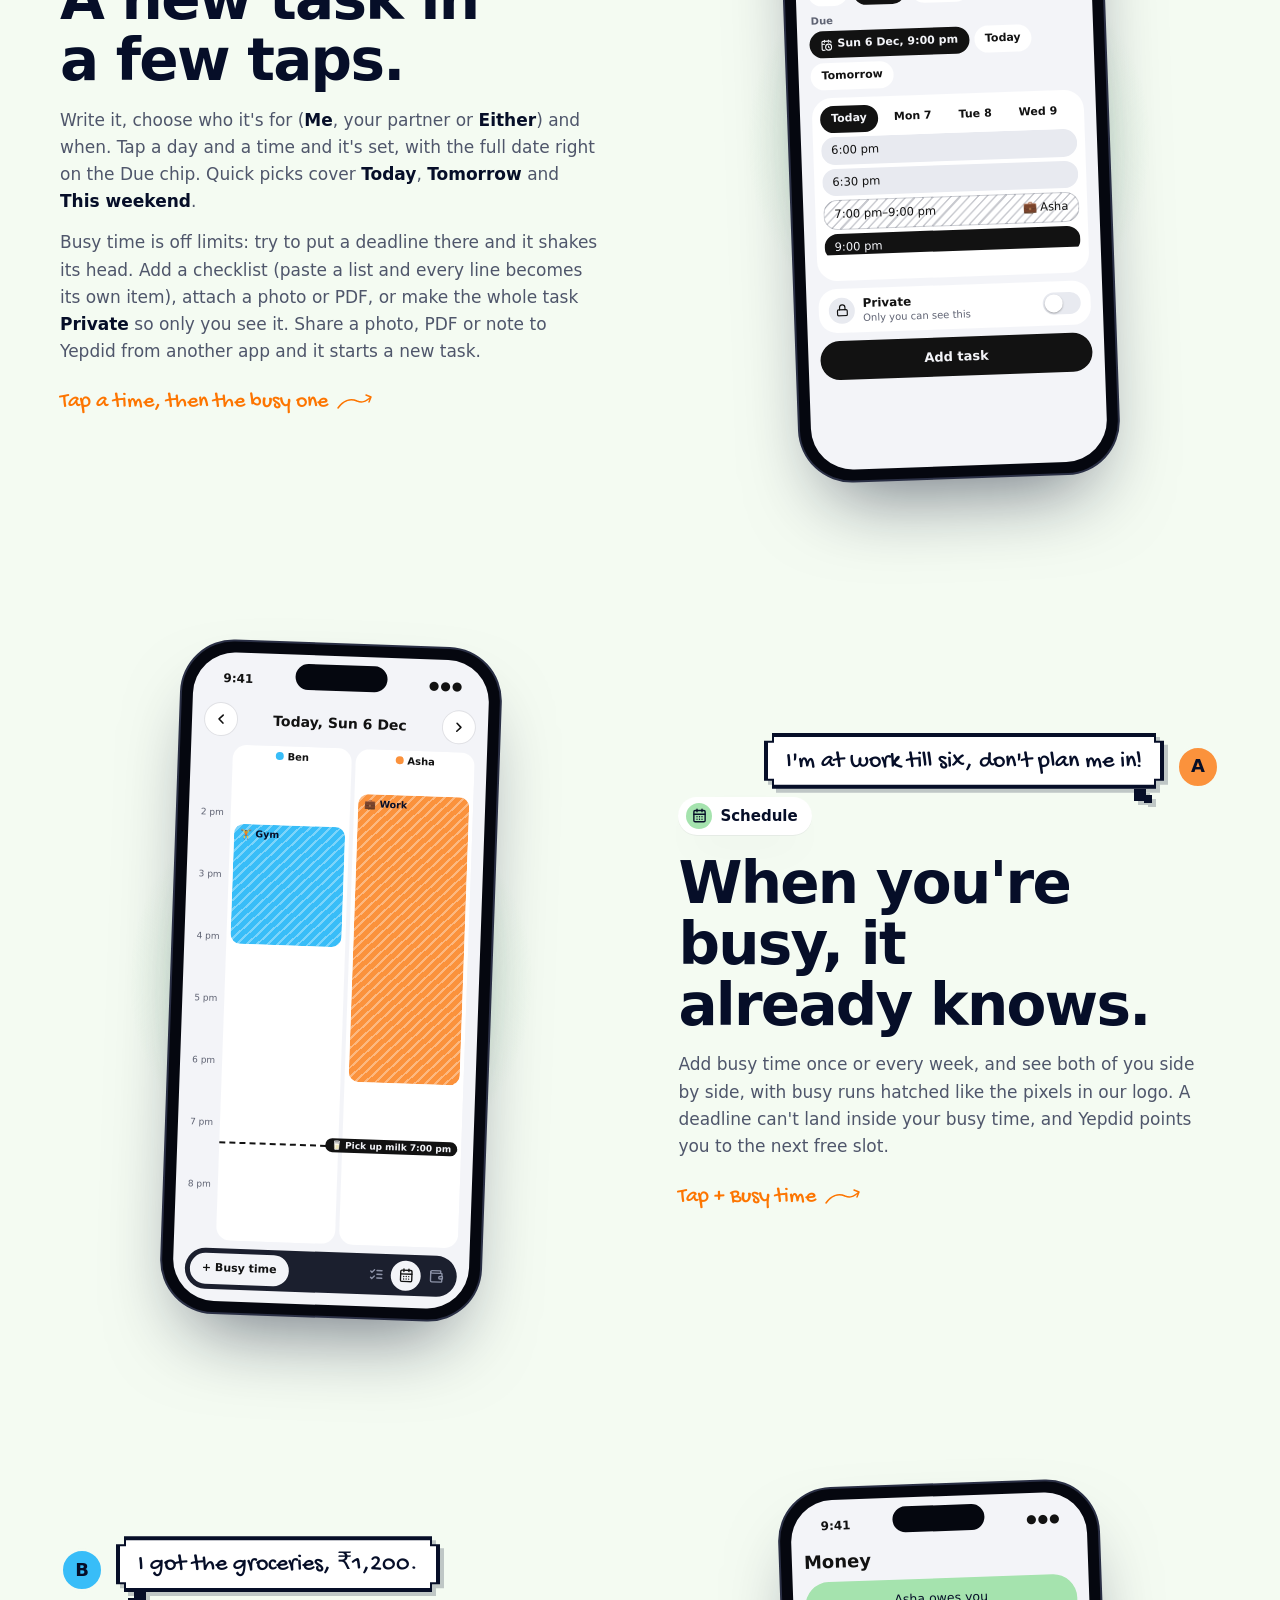
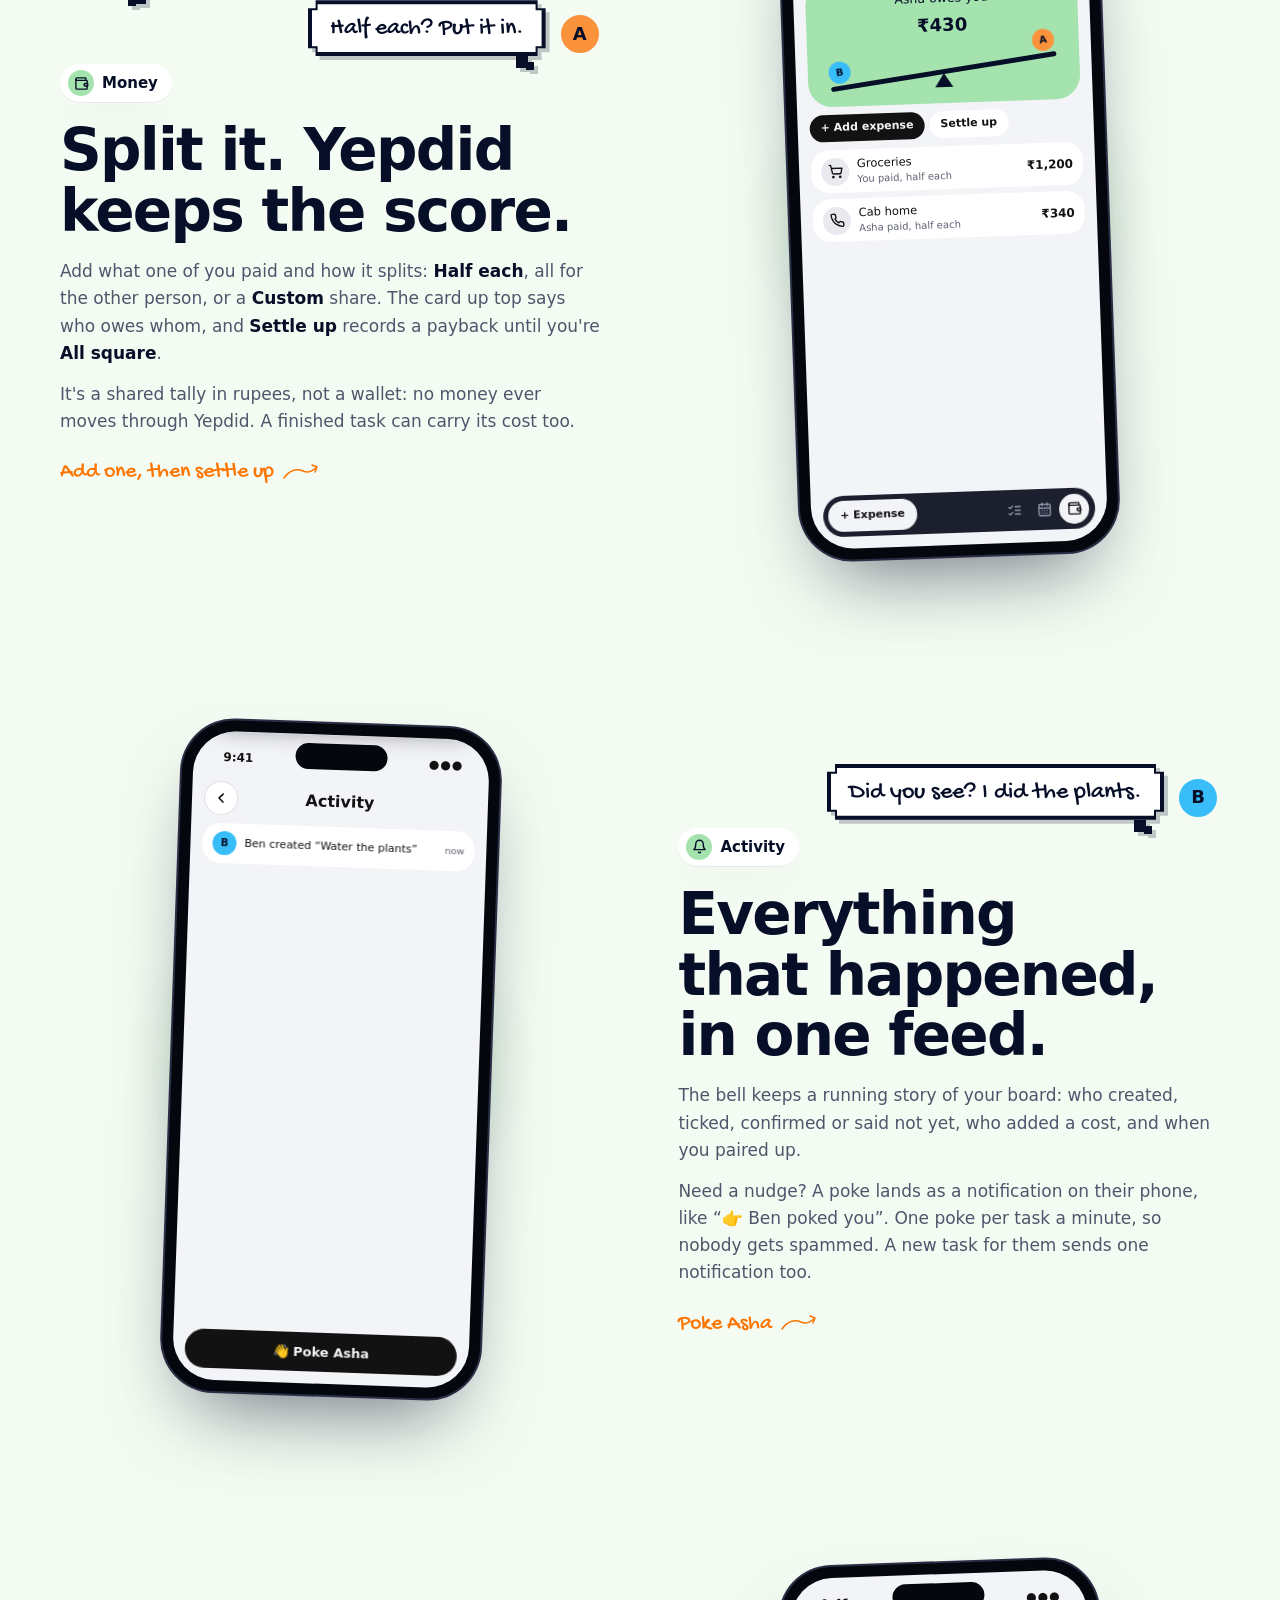
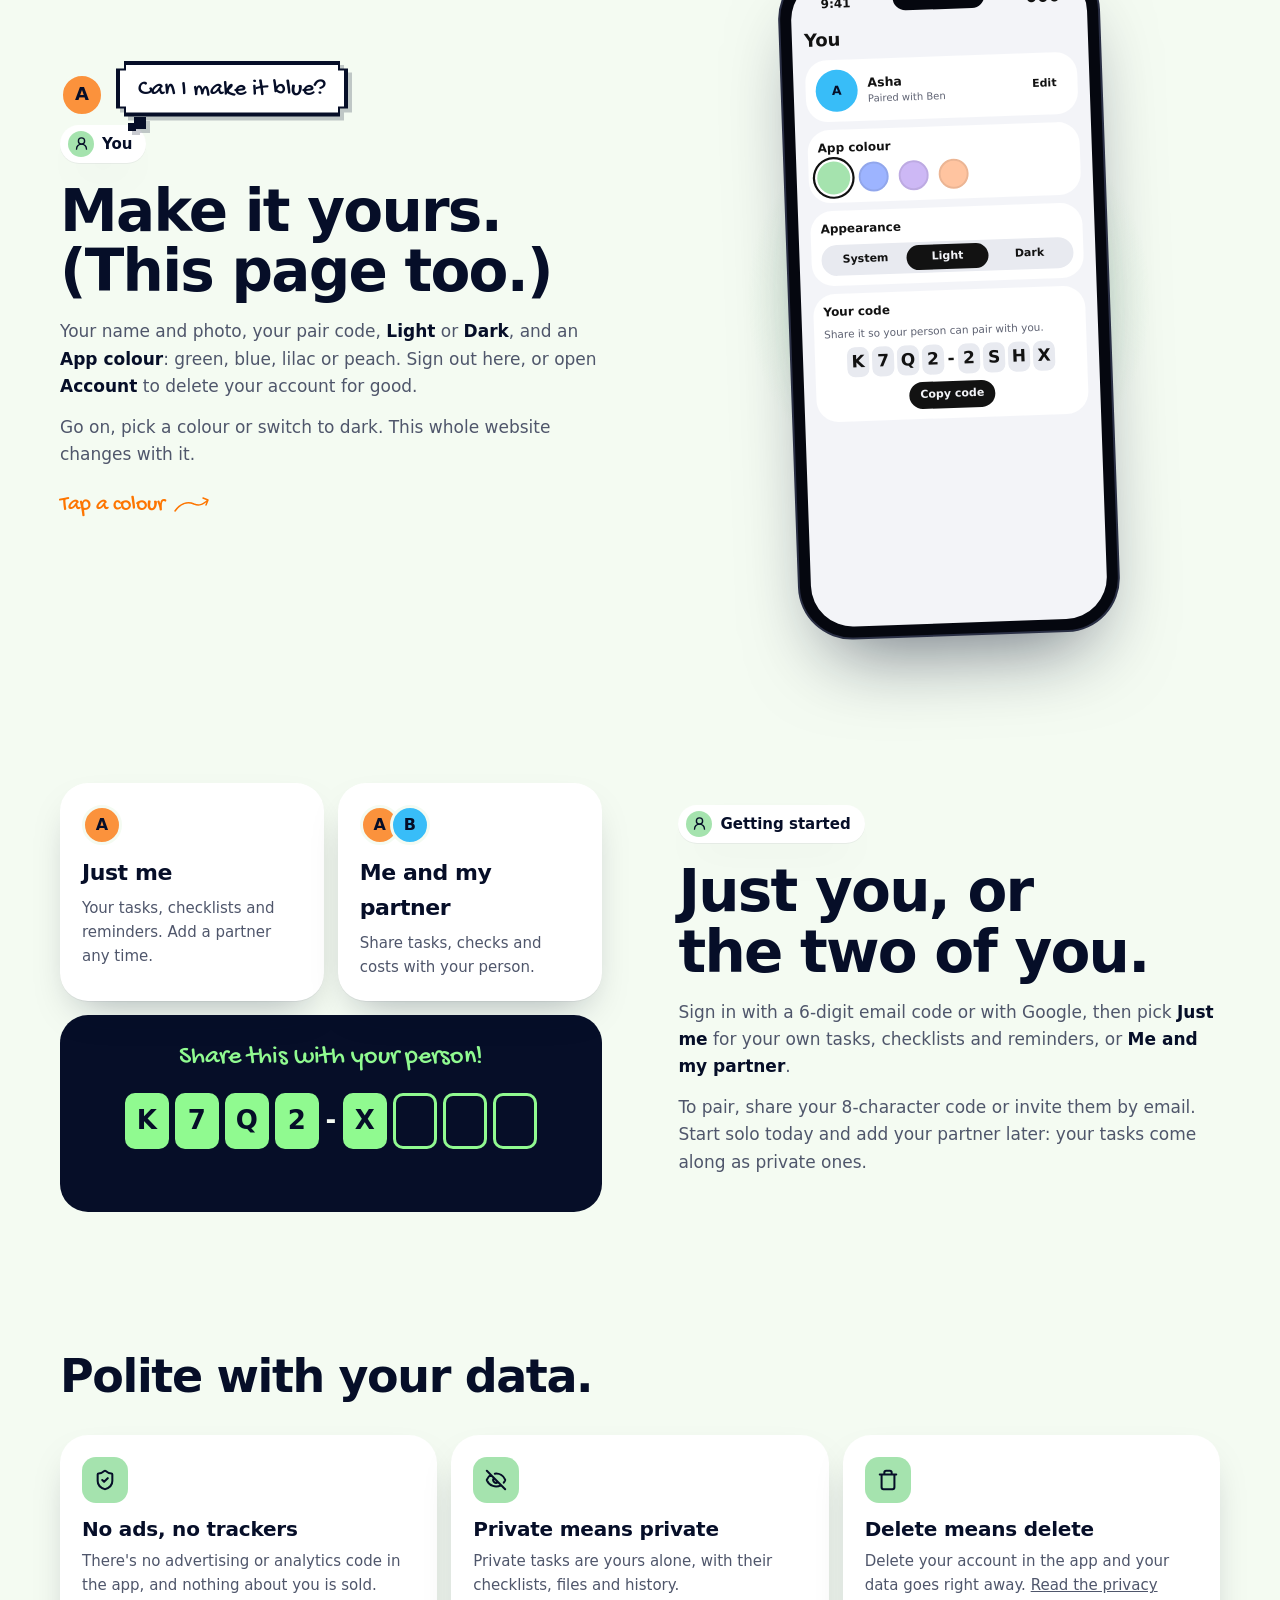
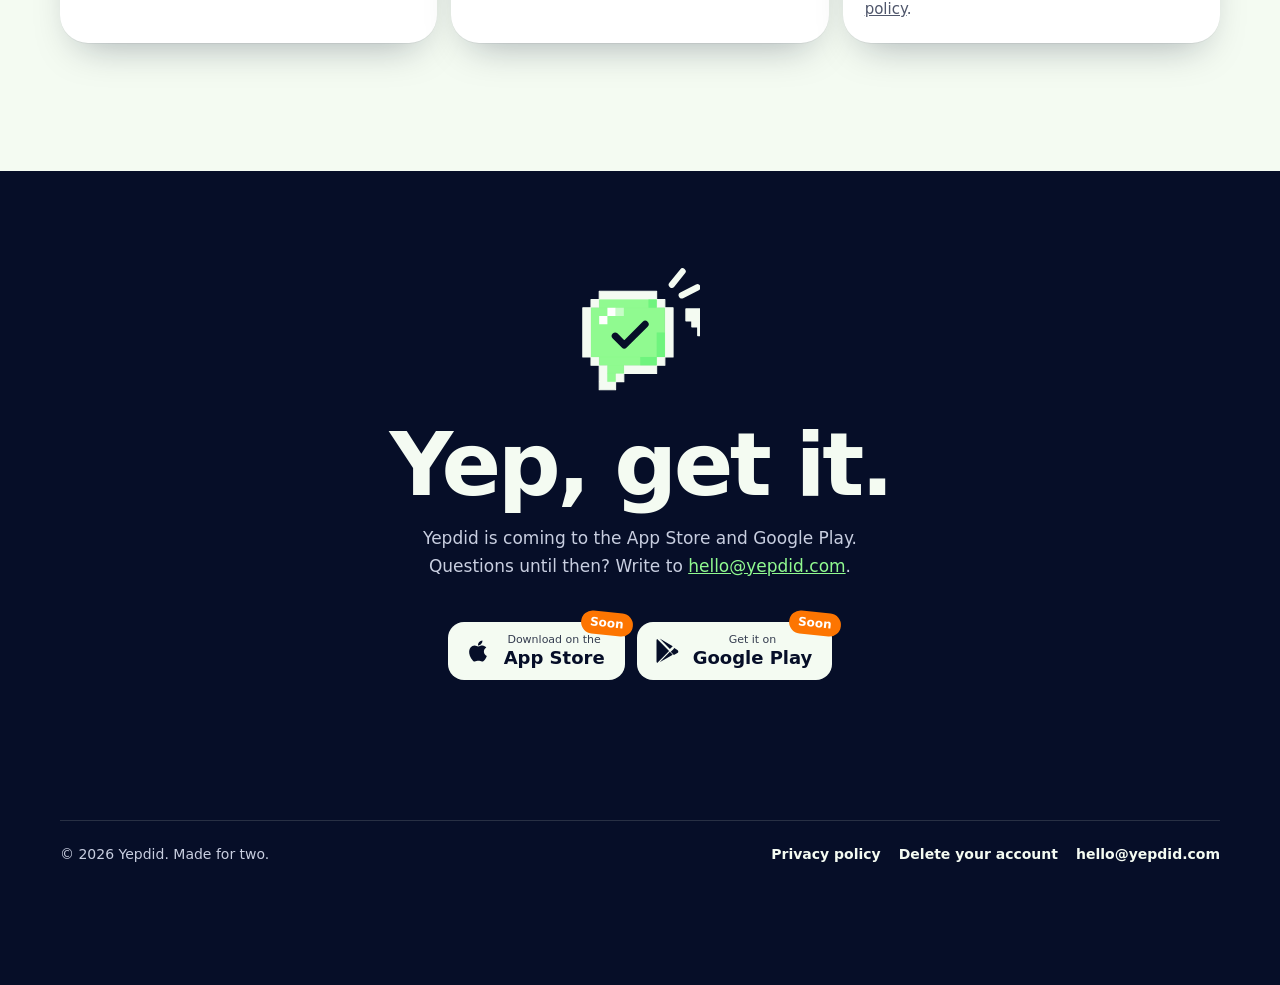
==== commit 32f75d64: "Deploy 2026-11-09T15:04Z Co-Authored-By: Claude Opus 5.5 <noreply@anthropic.com>" ====
--- a/index.html
+++ b/index.html
@@ -408,7 +408,7 @@
 
 <footer class="foot">
   <div class="wrap">
-    <span>© <span data-year>2026</span> Rajeev Kushwaha. Made for two.</span>
+    <span>© <span data-year>2026</span> Yepdid. Made for two.</span>
     <nav aria-label="Footer">
       <a href="privacy.html">Privacy policy</a>
       <a href="privacy.html#delete">Delete your account</a>
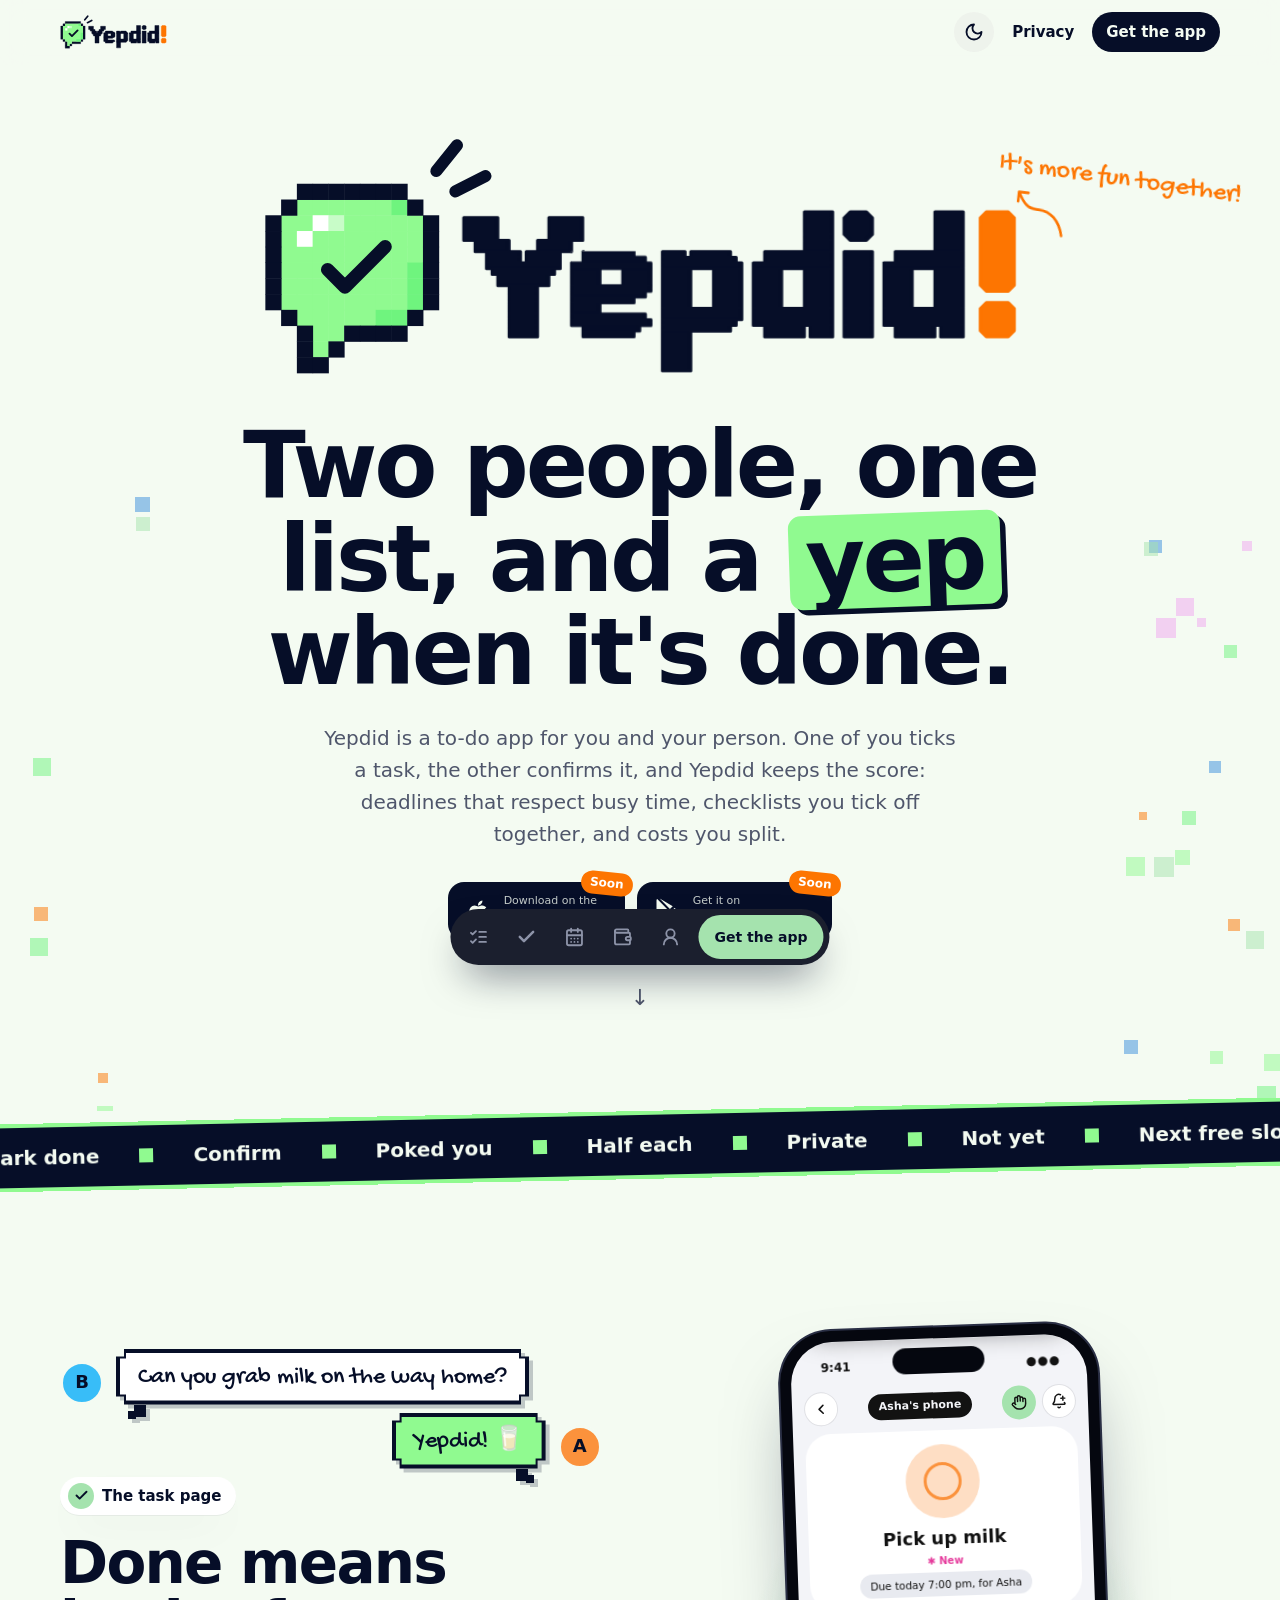
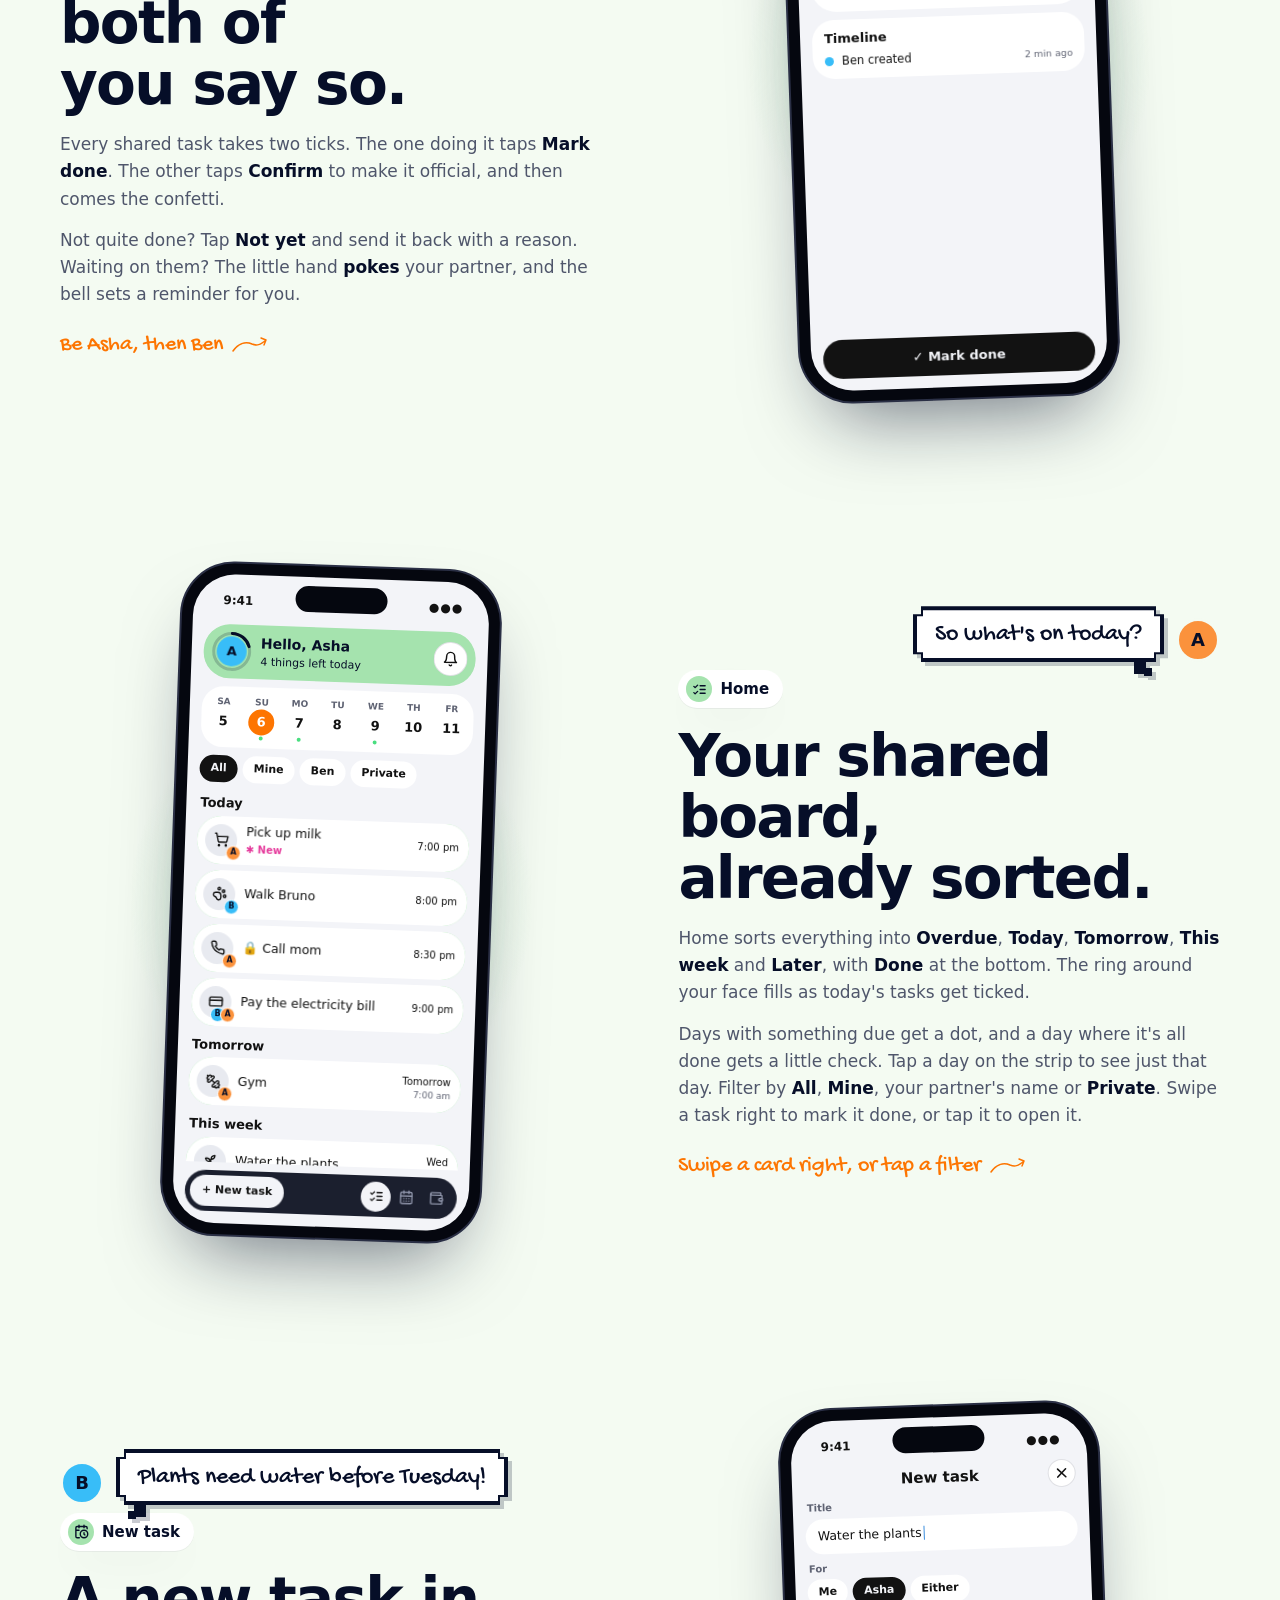
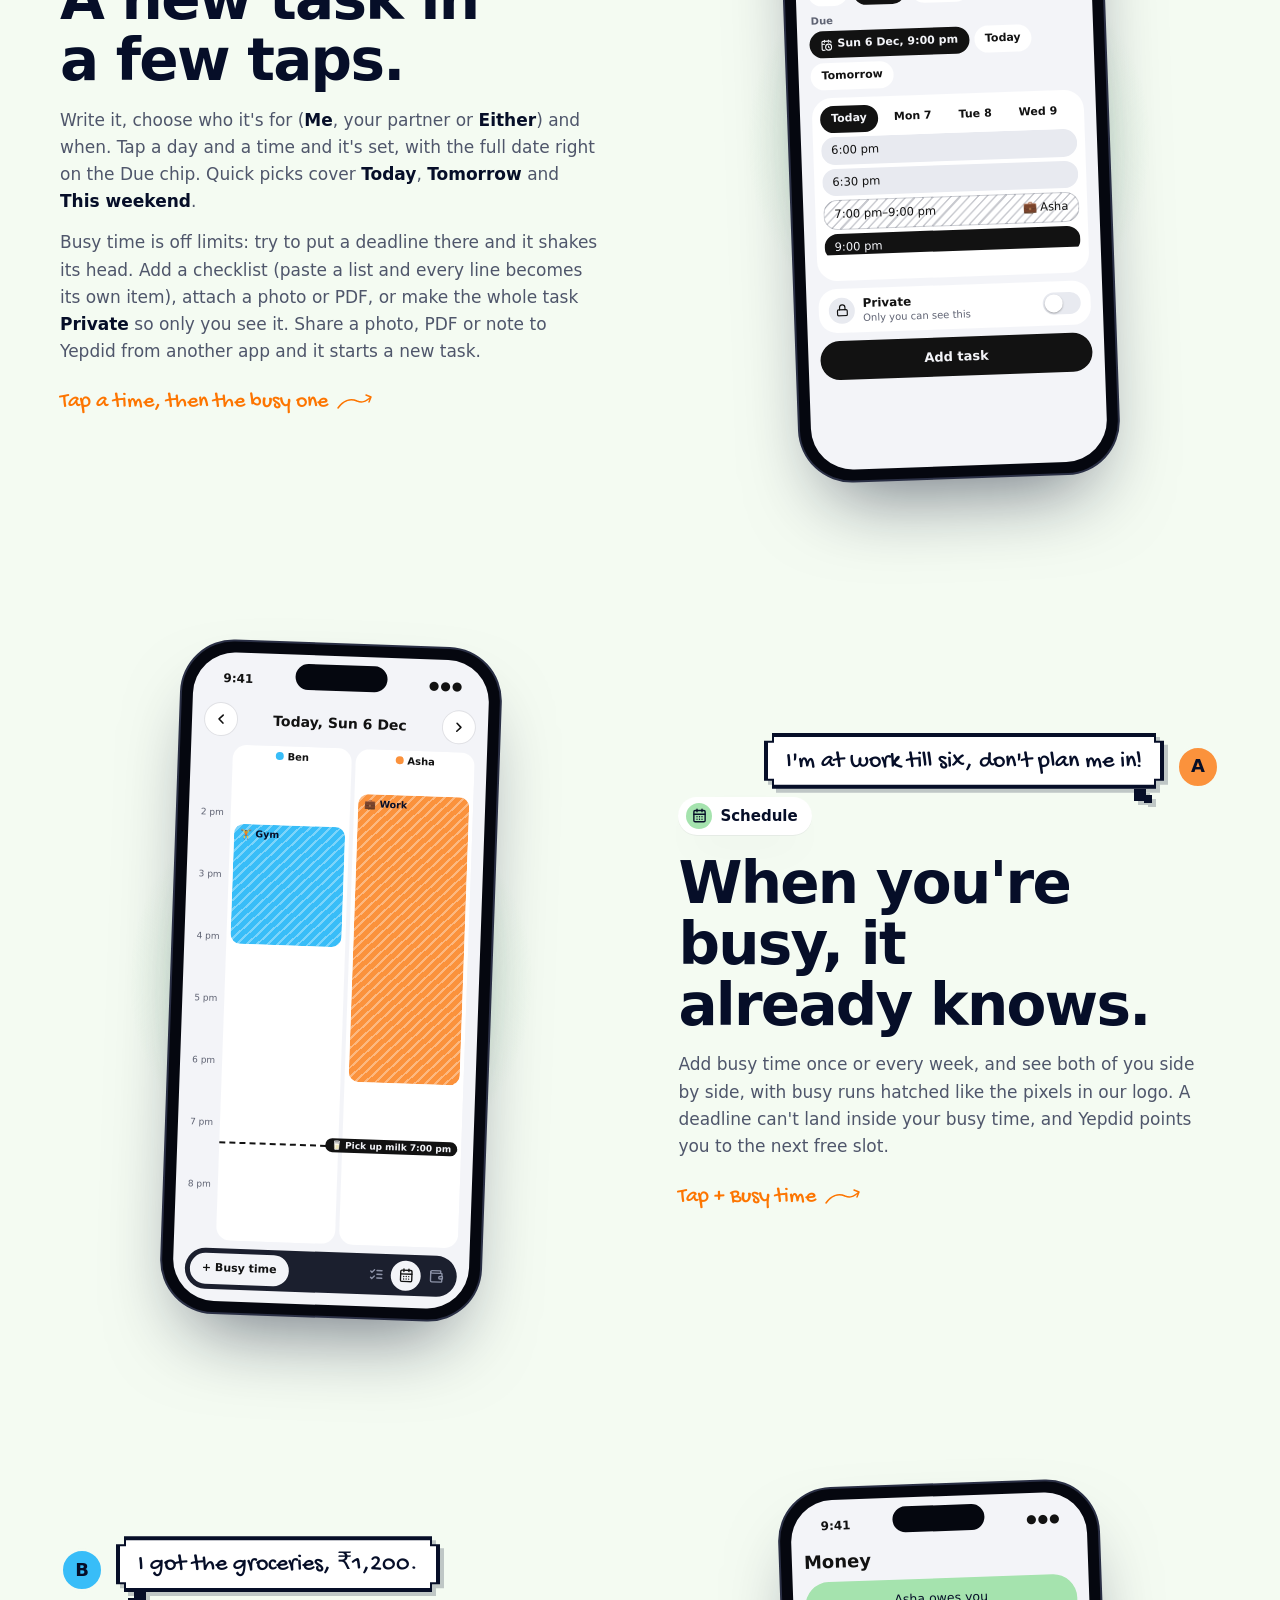
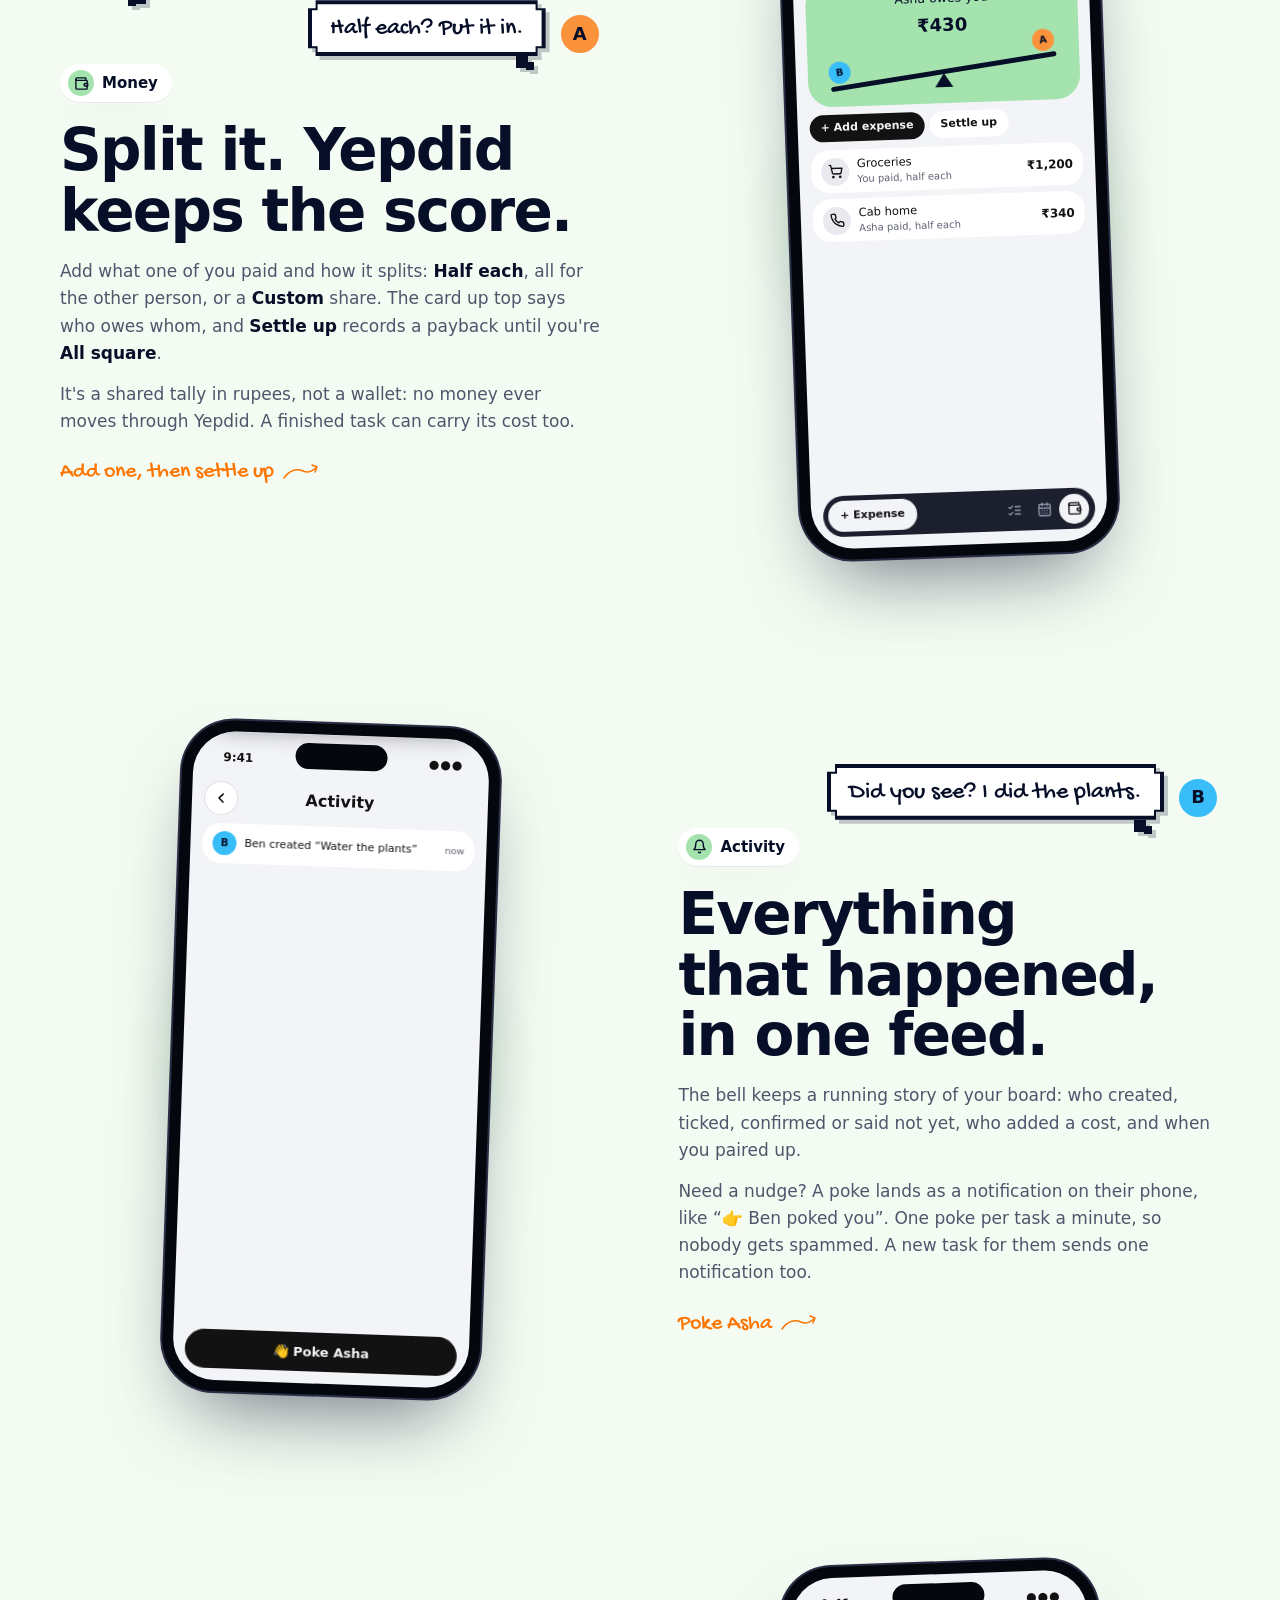
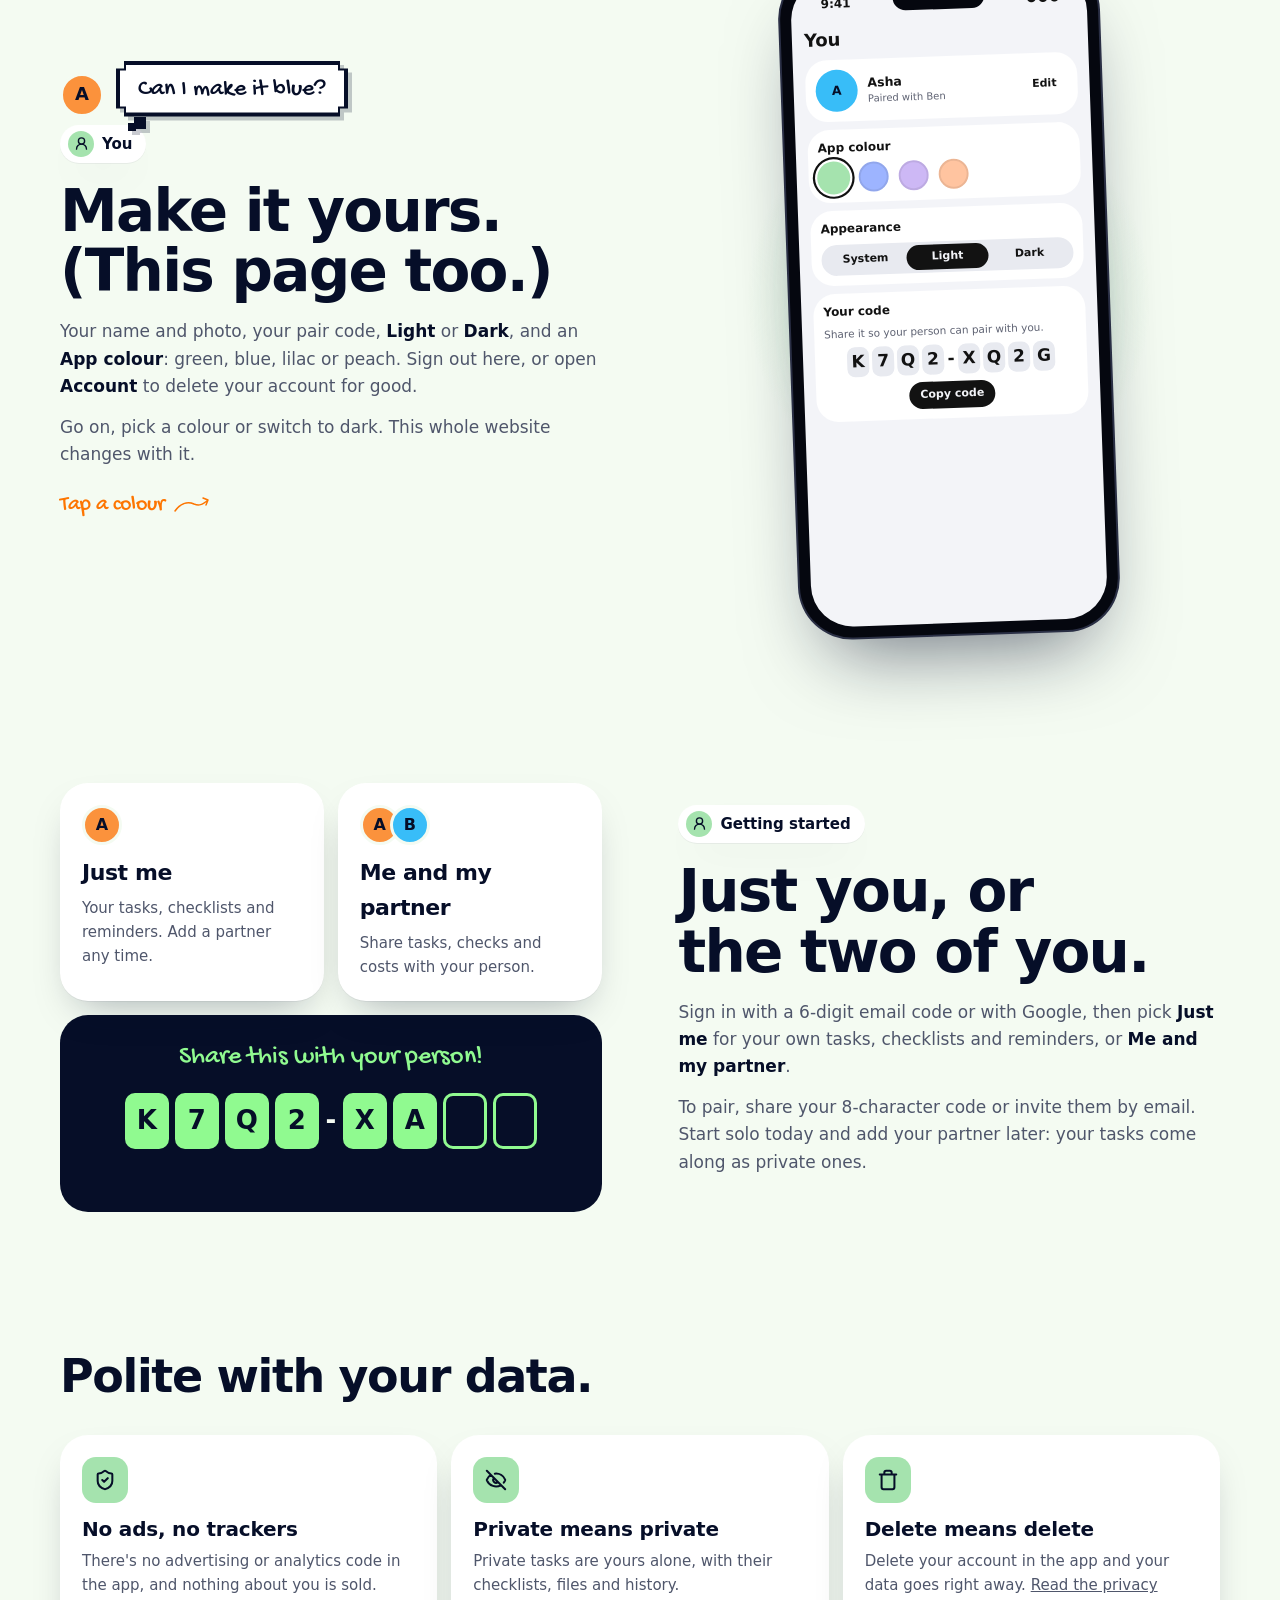
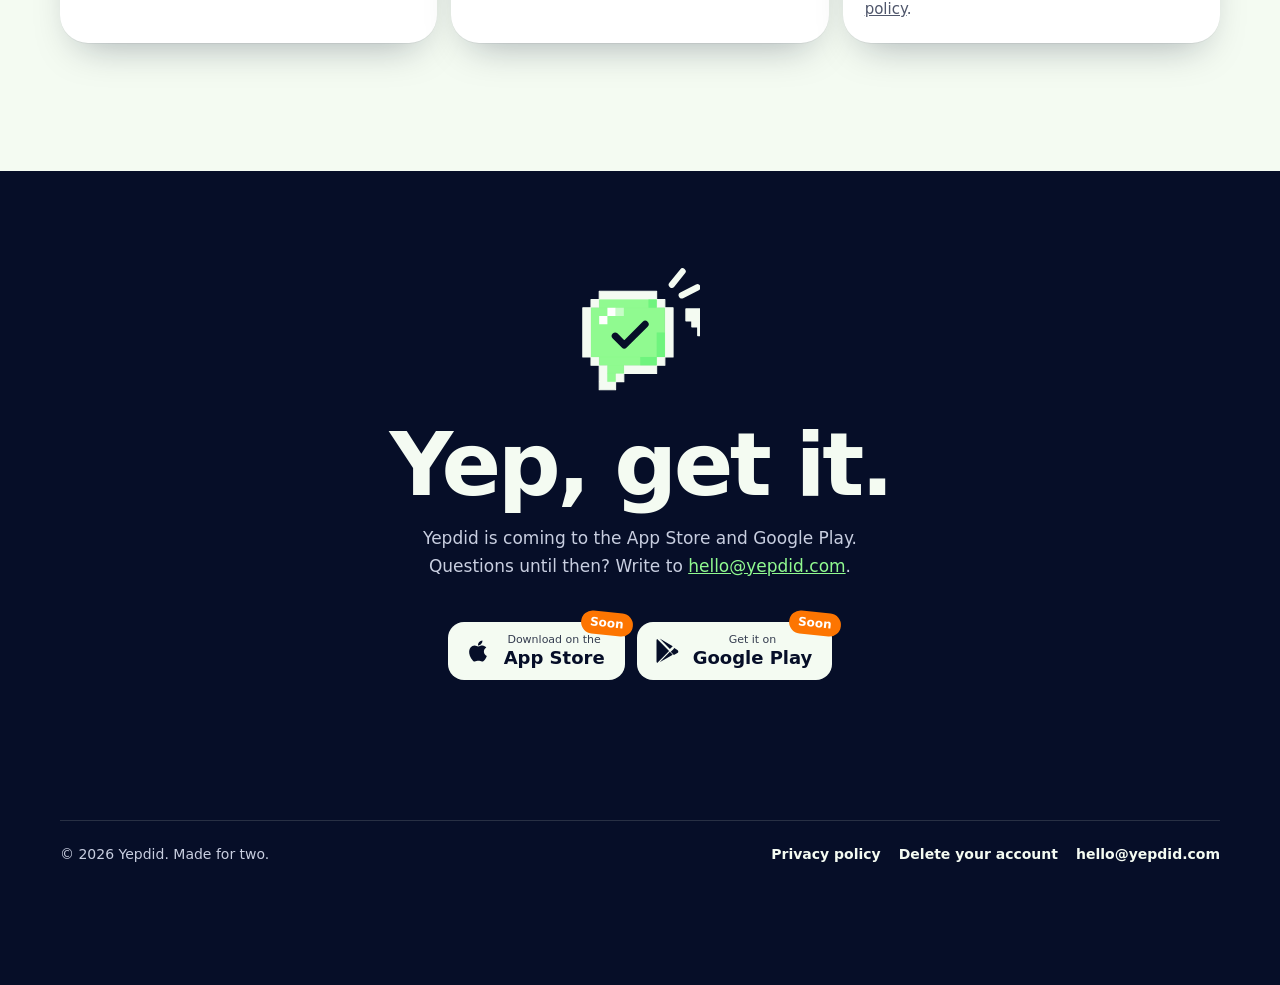
==== commit 54965a0d: "Deploy 2026-11-09T17:07Z Co-Authored-By: Claude Opus 5.5 <noreply@anthropic.com>" ====
--- a/index.html
+++ b/index.html
@@ -116,8 +116,8 @@
 
   <div class="ticker" aria-hidden="true">
     <div>
-      <span>Mark done</span><span>Confirm?</span><span>Poked you</span><span>Half each</span><span>Private</span><span>Not yet</span><span>Next free slot</span><span>Busy then</span><span>All square</span><span>Yepdid!</span>
-      <span>Mark done</span><span>Confirm?</span><span>Poked you</span><span>Half each</span><span>Private</span><span>Not yet</span><span>Next free slot</span><span>Busy then</span><span>All square</span><span>Yepdid!</span>
+      <span>Mark done</span><span>Confirm</span><span>Poked you</span><span>Half each</span><span>Private</span><span>Not yet</span><span>Next free slot</span><span>Busy then</span><span>All square</span><span>Yepdid!</span>
+      <span>Mark done</span><span>Confirm</span><span>Poked you</span><span>Half each</span><span>Private</span><span>Not yet</span><span>Next free slot</span><span>Busy then</span><span>All square</span><span>Yepdid!</span>
     </div>
   </div>
 
@@ -129,7 +129,7 @@
         <div class="say right reveal d2"><span class="face asha" aria-hidden="true">A</span><div class="px-bubble green"><div class="out"><div class="in">Yepdid! 🥛</div></div></div></div>
         <span class="screen-name reveal"><i><svg><use href="#i-check"/></svg></i>The task page</span>
         <h2 class="reveal">Done means both of you say so.</h2>
-        <p class="reveal">Every shared task takes two ticks. The one doing it taps <strong>Mark done</strong>. The other sees <strong>Confirm?</strong> and makes it official, and then comes the confetti.</p>
+        <p class="reveal">Every shared task takes two ticks. The one doing it taps <strong>Mark done</strong>. The other taps <strong>Confirm</strong> to make it official, and then comes the confetti.</p>
         <p class="reveal">Not quite done? Tap <strong>Not yet</strong> and send it back with a reason. Waiting on them? The little hand <strong>pokes</strong> your partner, and the bell sets a reminder for you.</p>
         <p class="try reveal">Be Asha, then Ben <svg><use href="#i-squiggle"/></svg></p>
       </div>
@@ -175,7 +175,7 @@
         <div class="say right reveal"><span class="face asha" aria-hidden="true">A</span><div class="px-bubble"><div class="out"><div class="in">So what's on today?</div></div></div></div>
         <span class="screen-name reveal"><i><svg><use href="#i-list"/></svg></i>Home</span>
         <h2 class="reveal">Your shared board, already sorted.</h2>
-        <p class="reveal">Home sorts everything into <strong>Waiting for you</strong>, <strong>Overdue</strong>, <strong>Today</strong>, <strong>Tomorrow</strong>, <strong>This week</strong> and <strong>Later</strong>. The ring around your face fills as today's tasks get ticked.</p>
+        <p class="reveal">Home sorts everything into <strong>Overdue</strong>, <strong>Today</strong>, <strong>Tomorrow</strong>, <strong>This week</strong> and <strong>Later</strong>, with <strong>Done</strong> at the bottom. The ring around your face fills as today's tasks get ticked.</p>
         <p class="reveal">Days with something due get a dot, and a day where it's all done gets a little check. Tap a day on the strip to see just that day. Filter by <strong>All</strong>, <strong>Mine</strong>, your partner's name or <strong>Private</strong>. Swipe a task right to mark it done, or tap it to open it.</p>
         <p class="try reveal">Swipe a card right, or tap a filter <svg><use href="#i-squiggle"/></svg></p>
       </div>
--- a/css/site.css
+++ b/css/site.css
@@ -542,29 +542,6 @@
 .mline div small { display: block; font-weight: 400; color: var(--scr-muted); font-size: 10px; }
 .mline b { font-size: 12px; }
 
-/* Rewards mock. */
-.owed { display: grid; grid-template-columns: 1fr 1fr; gap: 6px; }
-.owed div { background: var(--scr-card); border-radius: 18px; padding: 8px 10px; font-size: 10px; color: var(--scr-muted); }
-.owed b { display: block; font-size: 16px; color: var(--scr-text); }
-.gift-area { flex: 1; display: grid; place-items: center; position: relative; }
-.gift { position: relative; width: 120px; height: 110px; cursor: pointer; animation: jiggle 2.4s ease-in-out infinite; }
-@keyframes jiggle { 0%, 70%, 100% { transform: none; } 75% { transform: rotate(-6deg); } 80% { transform: rotate(6deg); } 85% { transform: rotate(-4deg); } 90% { transform: rotate(3deg); } }
-.gift .box { position: absolute; bottom: 0; left: 10px; right: 10px; height: 70px; background: var(--pink); border-radius: 8px; }
-.gift .box::after, .gift .lid::after { content: ""; position: absolute; left: 50%; translate: -50% 0; width: 16px; top: 0; bottom: 0; background: var(--yellow); }
-.gift .lid { position: absolute; left: 2px; right: 2px; top: 22px; height: 24px; background: #f05aaa; border-radius: 8px; transition: transform 0.7s cubic-bezier(.2,1.4,.4,1); z-index: 2; }
-.gift .bow { position: absolute; left: 50%; top: -14px; translate: -50% 0; font-size: 26px; }
-.gift.open { animation: none; }
-.gift.open .lid { transform: translate(40px, -70px) rotate(35deg); }
-.gift .prize { position: absolute; left: 50%; top: 30px; translate: -50% 0; font-size: 40px; opacity: 0; transition: all 0.6s 0.2s cubic-bezier(.2,1.6,.4,1); z-index: 1; }
-.gift.open .prize { opacity: 1; top: -30px; }
-.reveal-card { position: absolute; inset: auto 6px 70px; background: var(--scr-card); border-radius: 22px; padding: 12px; text-align: center; box-shadow: 0 16px 30px -12px rgba(0,0,0,.35); opacity: 0; transform: translateY(20px) scale(0.9); transition: all 0.45s cubic-bezier(.2,1.5,.4,1); pointer-events: none; z-index: 4; }
-.reveal-card.show { opacity: 1; transform: none; pointer-events: auto; }
-.reveal-card h5 { margin: 0; font-size: 20px; font-weight: 800; }
-.reveal-card p { margin: 2px 0 8px; font-size: 11px; color: var(--scr-muted); }
-.states { display: flex; flex-wrap: wrap; gap: 4px; justify-content: center; }
-.states span { font-size: 10px; font-weight: 600; padding: 4px 9px; border-radius: 999px; background: var(--scr-card); color: var(--scr-muted); transition: all 0.3s; }
-.states span.on { background: var(--scr-text); color: var(--scr-bg); transform: scale(1.08); }
-
 /* Activity mock. */
 .feed { list-style: none; margin: 0; padding: 0; display: grid; gap: 6px; align-content: start; }
 .feed li { display: flex; gap: 8px; align-items: center; background: var(--scr-card); border-radius: 18px; padding: 8px 10px; font-size: 11px; animation: slide-in 0.5s cubic-bezier(.2,1.4,.4,1); }
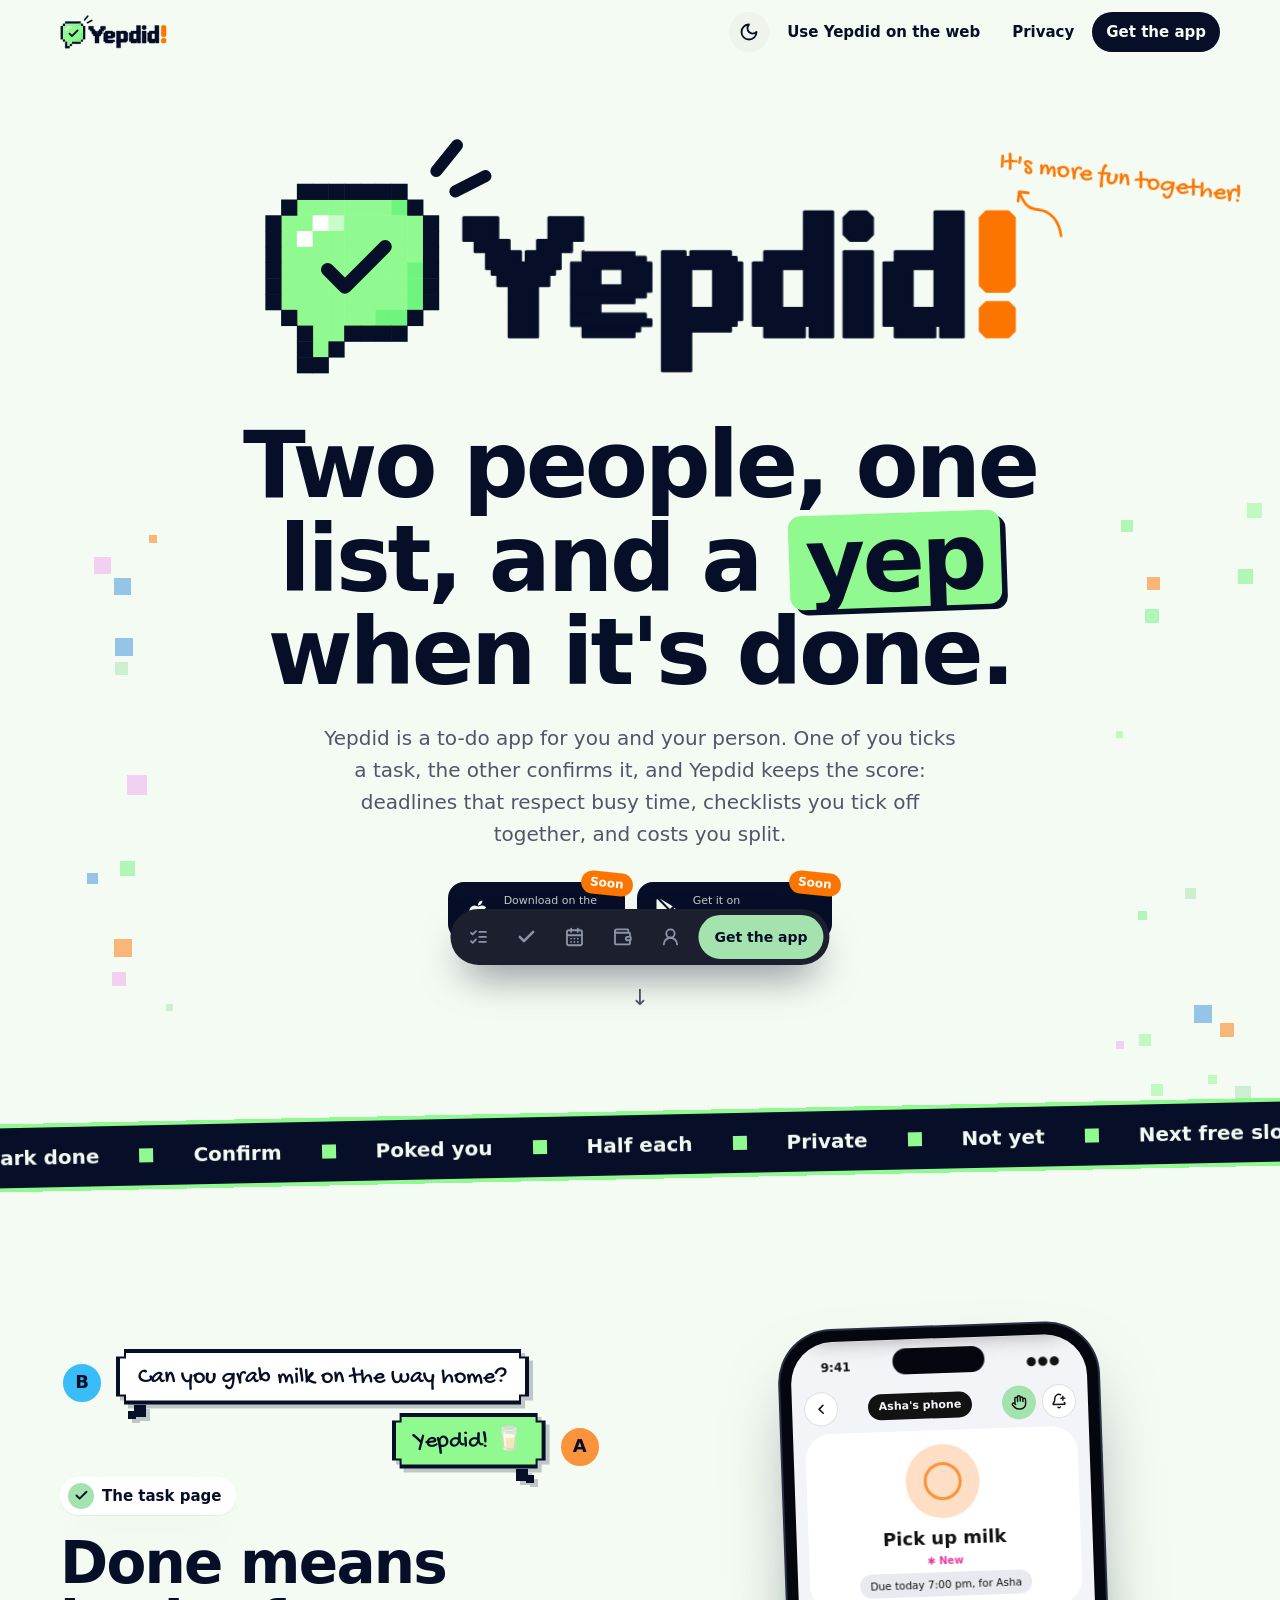
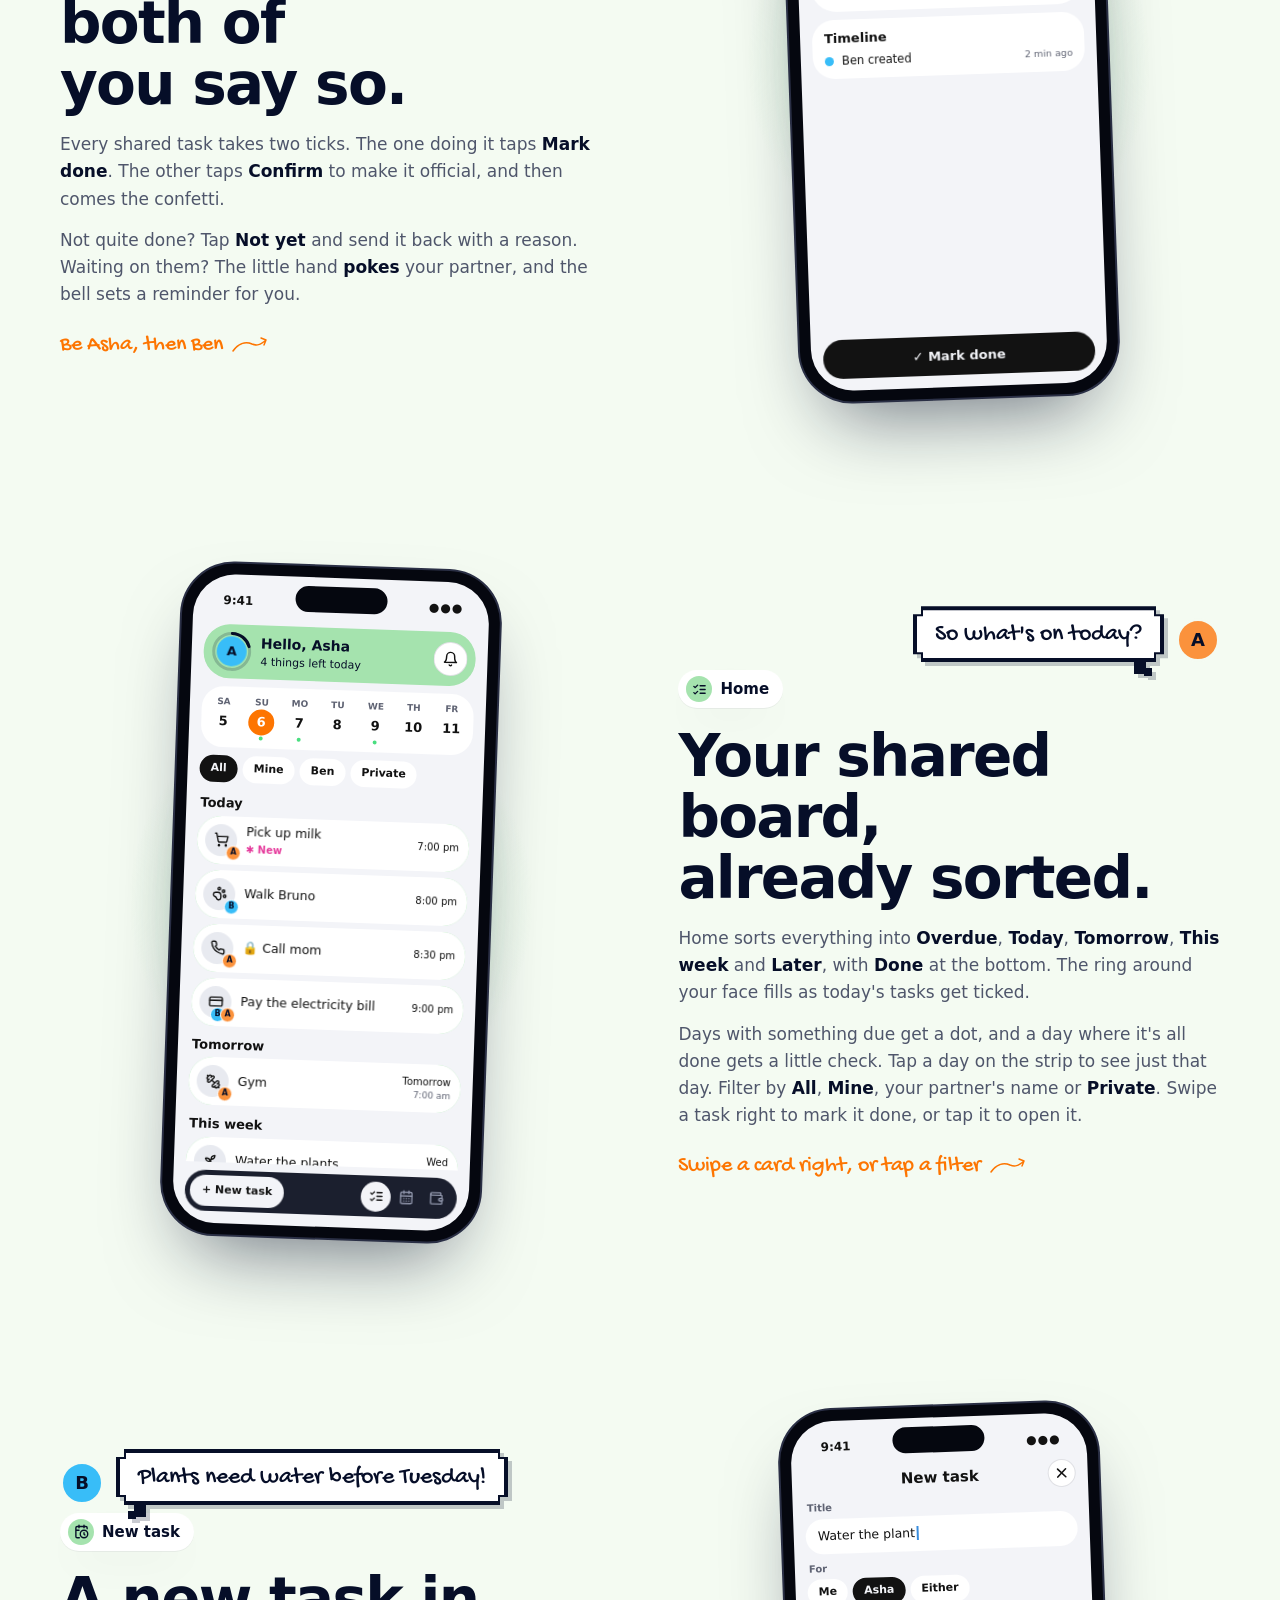
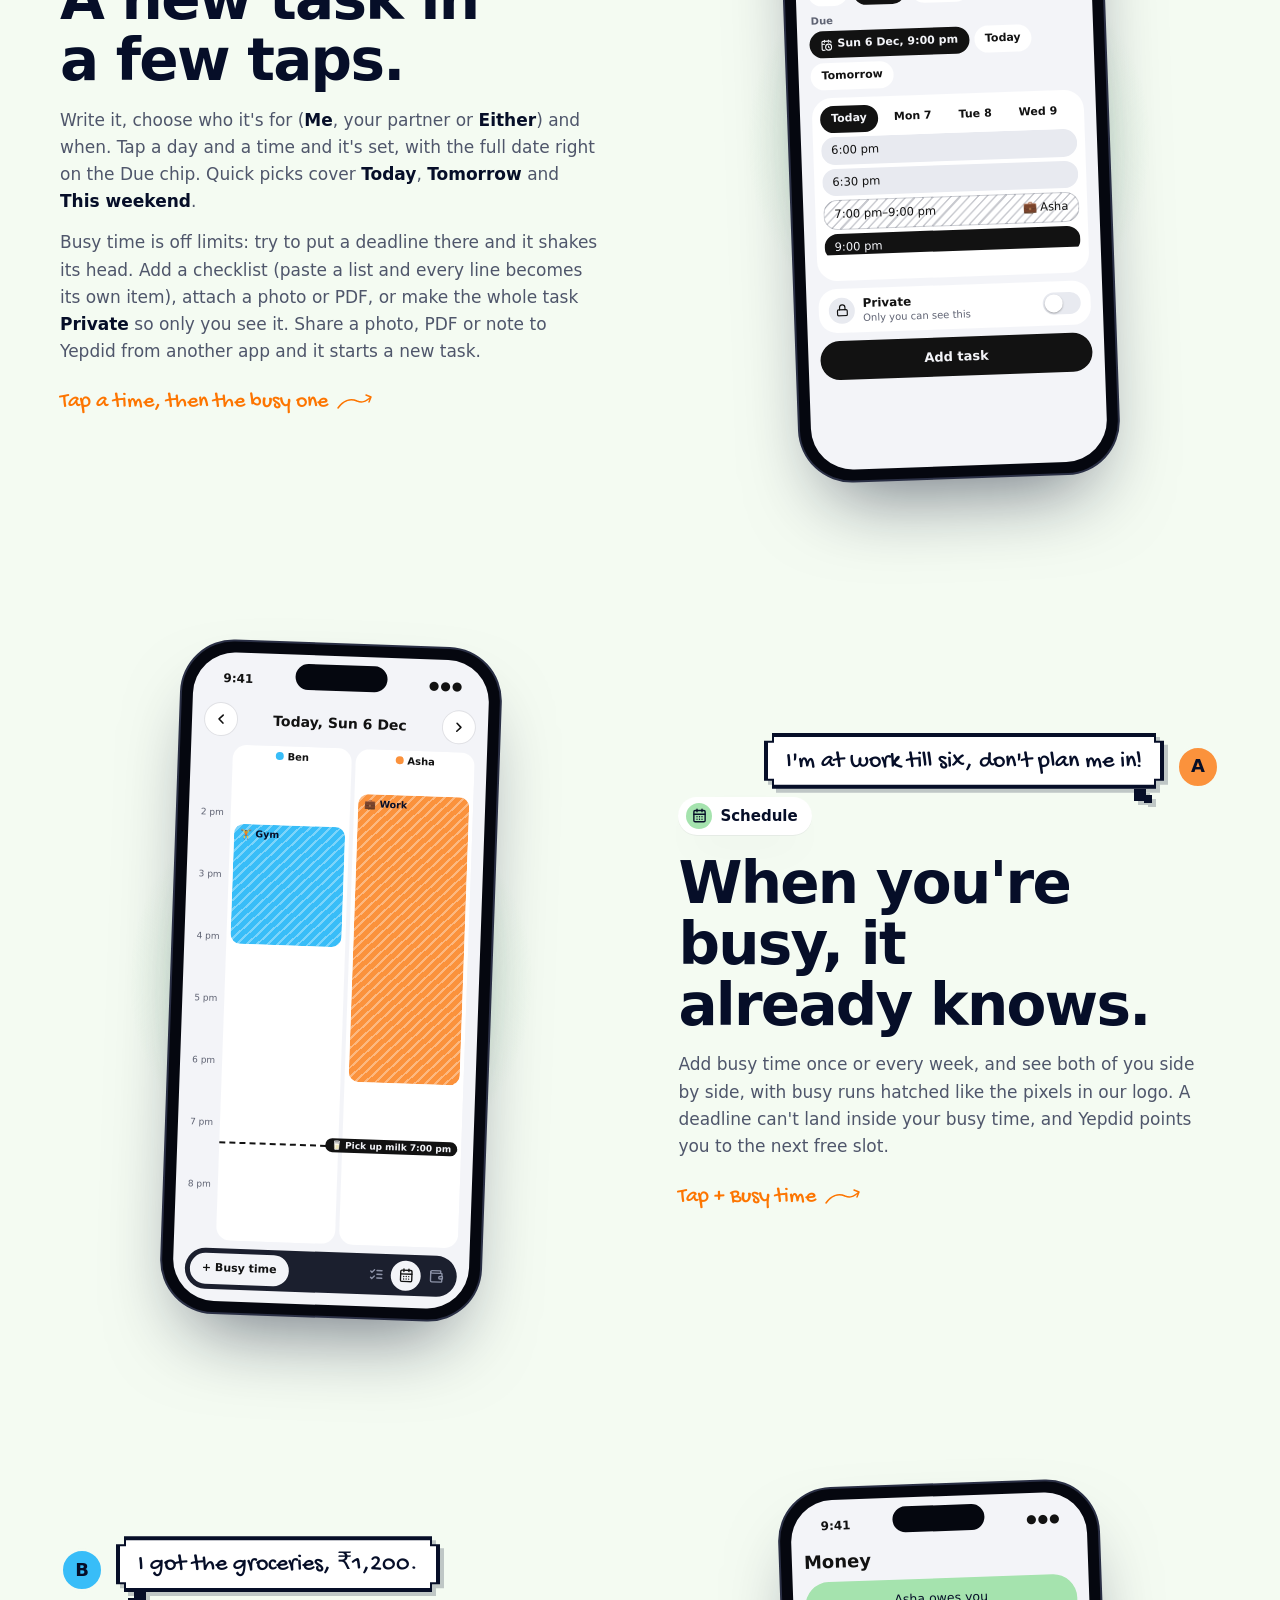
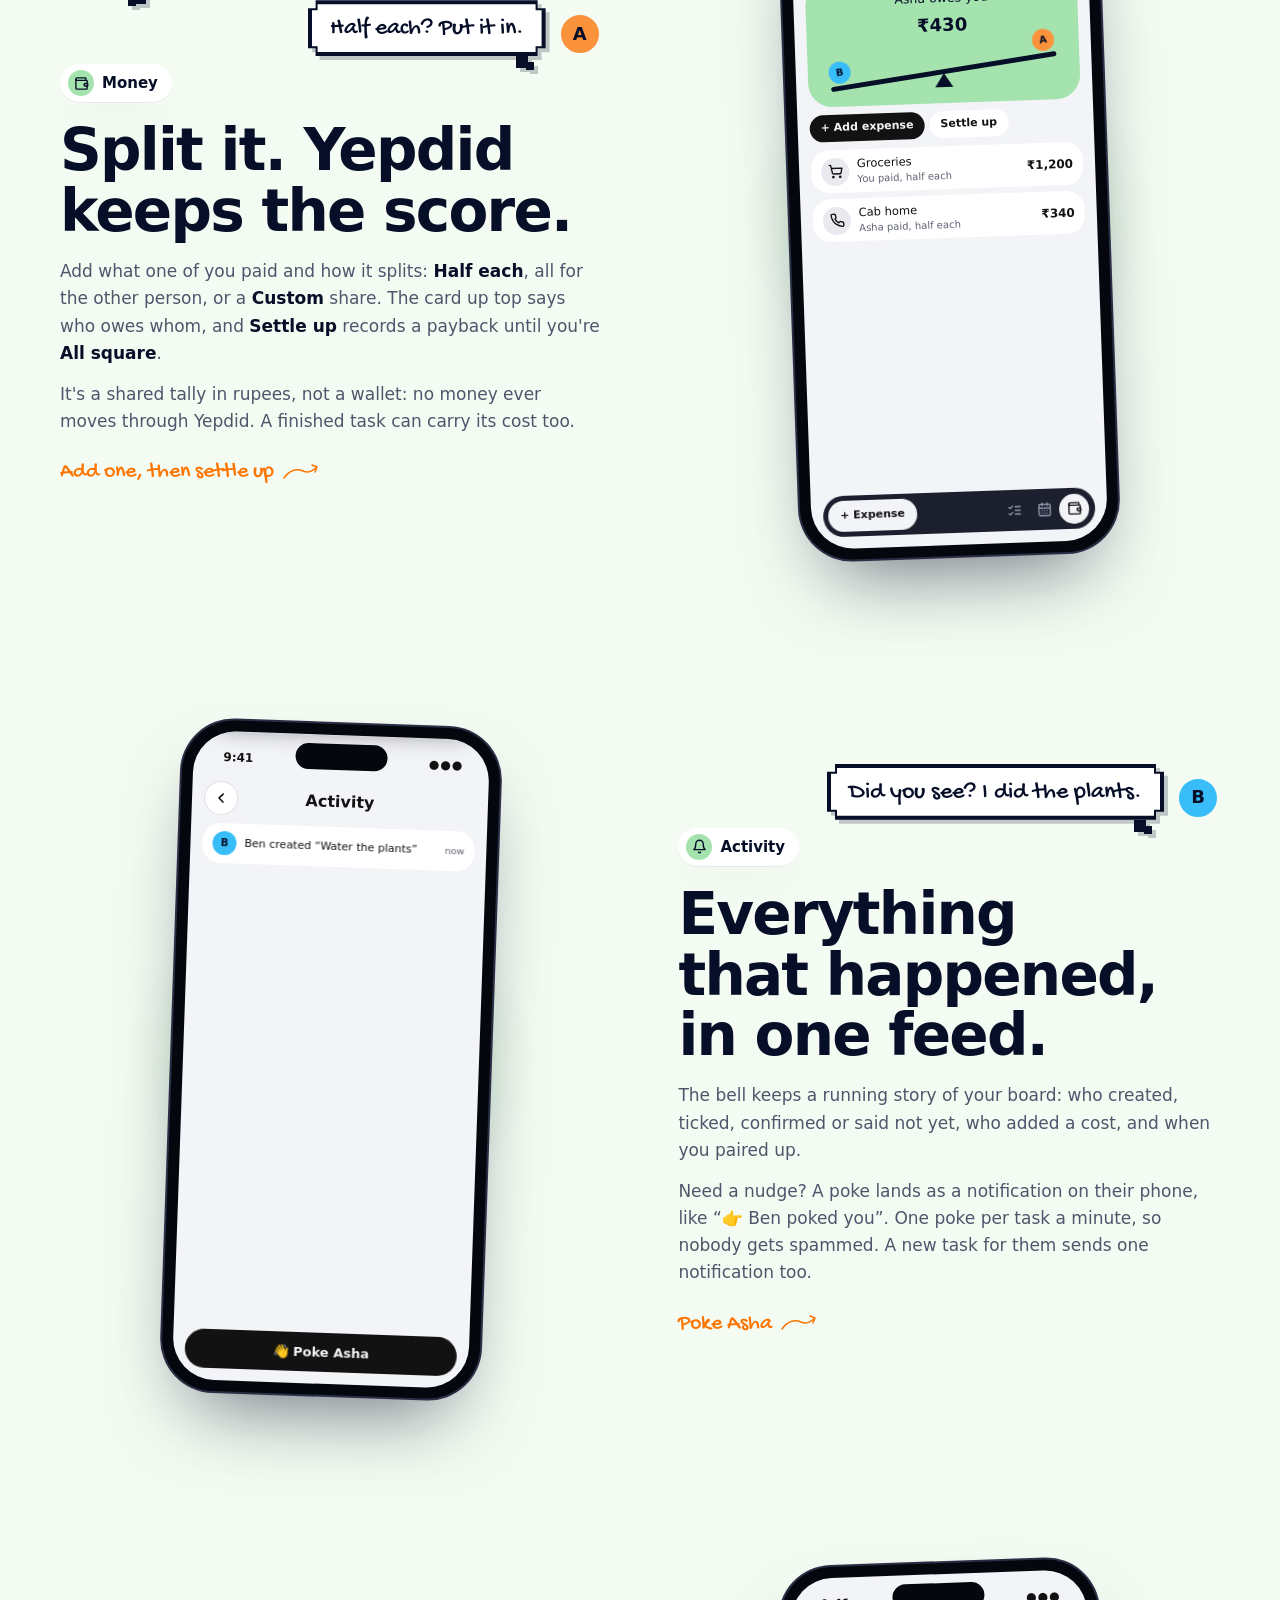
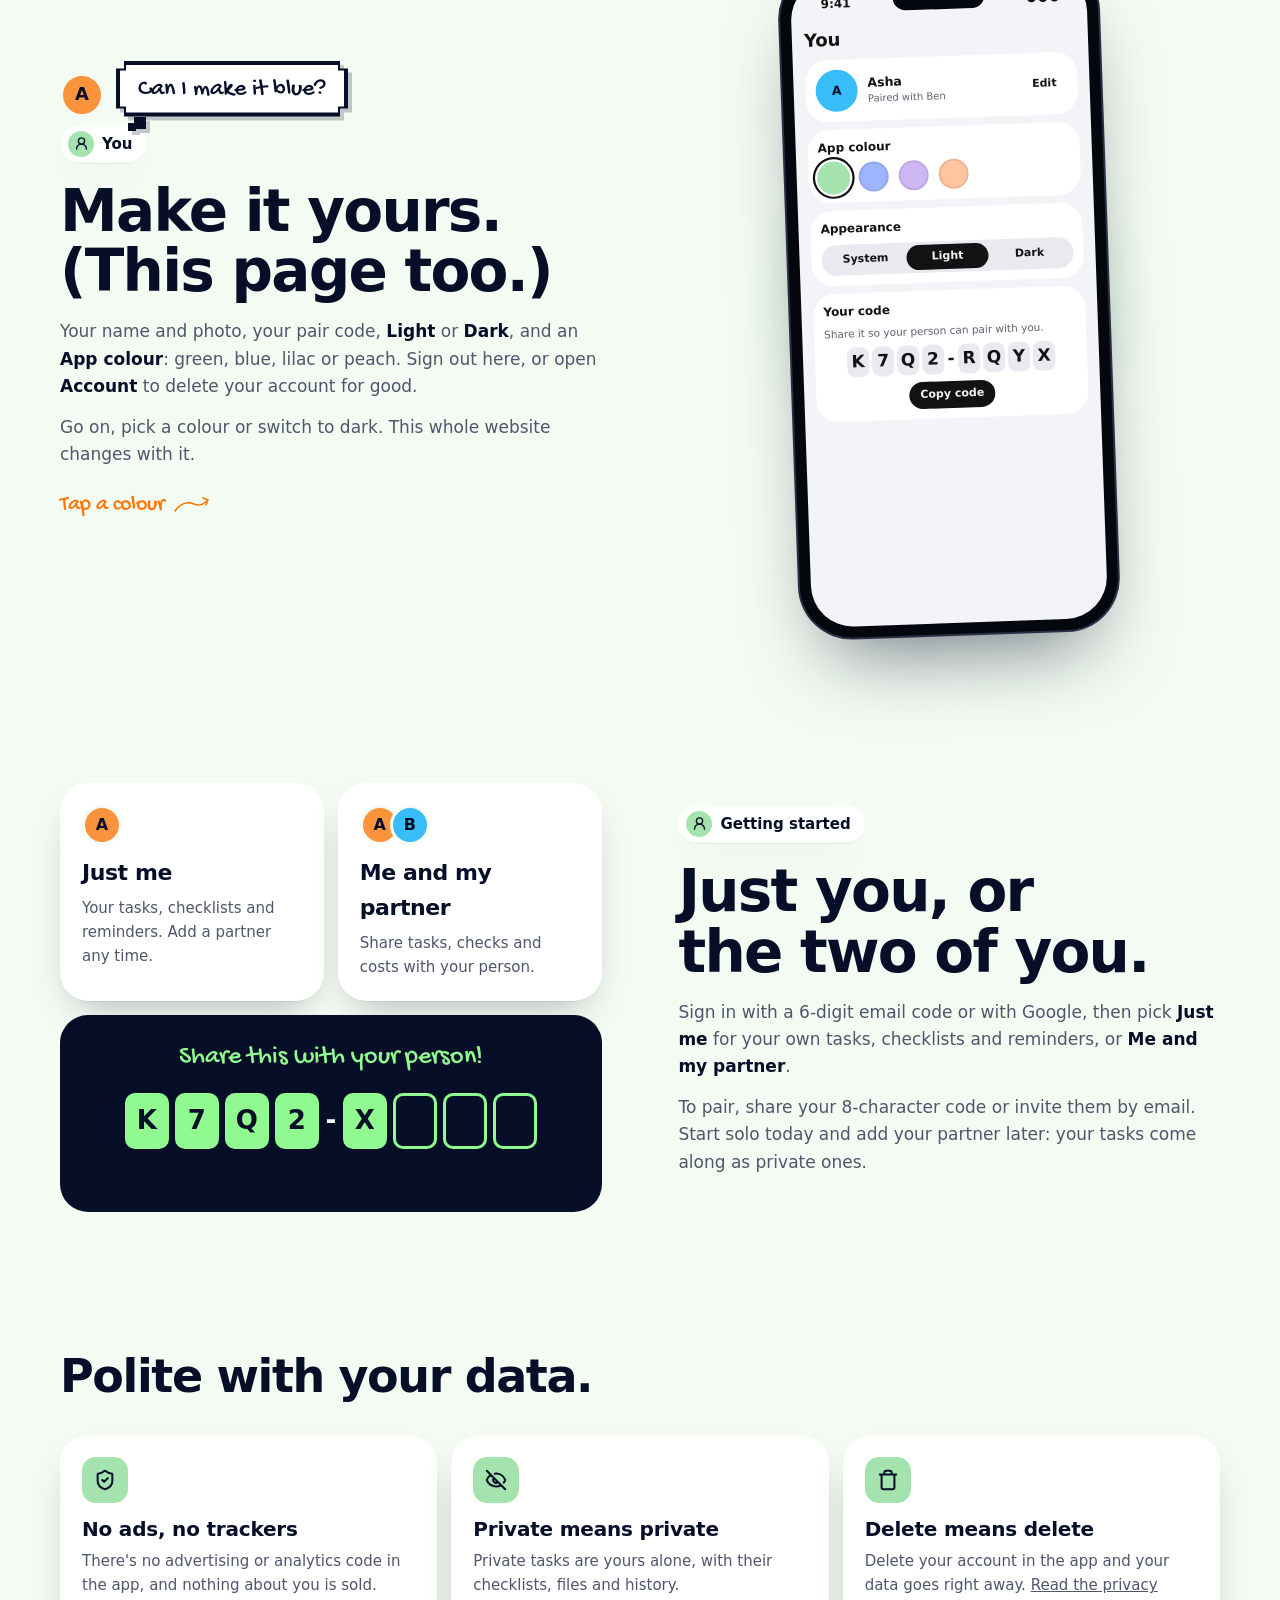
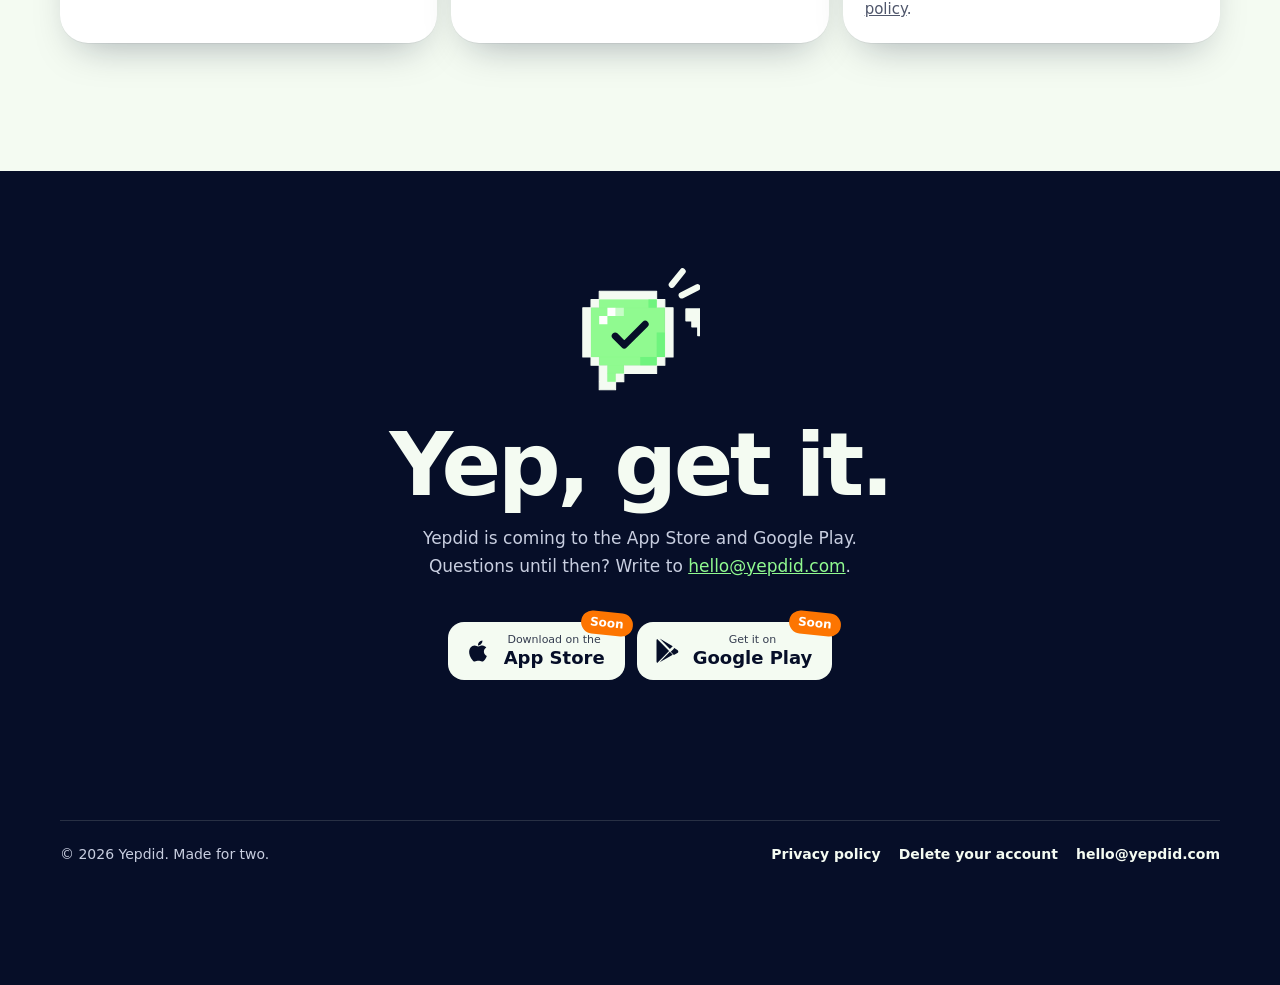
==== commit ead758b0: "Deploy 2026-11-11T12:45Z Co-Authored-By: Claude Opus 5.5 <noreply@anthropic.com>" ====
--- a/index.html
+++ b/index.html
@@ -58,6 +58,7 @@
         <svg class="moon" viewBox="0 0 24 24" aria-hidden="true"><path d="M12 3a6 6 0 0 0 9 9 9 9 0 1 1-9-9Z" fill="none" stroke="currentColor" stroke-width="2.2" stroke-linecap="round" stroke-linejoin="round"/></svg>
         <svg class="sun" viewBox="0 0 24 24" aria-hidden="true"><circle cx="12" cy="12" r="4" fill="none" stroke="currentColor" stroke-width="2.2"/><path d="M12 2v2M12 20v2M4.93 4.93l1.41 1.41M17.66 17.66l1.41 1.41M2 12h2M20 12h2M6.34 17.66l-1.41 1.41M19.07 4.93l-1.41 1.41" stroke="currentColor" stroke-width="2.2" stroke-linecap="round"/></svg>
       </button>
+      <a href="https://app.yepdid.com">Use Yepdid on the web</a>
       <a href="privacy.html">Privacy</a>
       <a class="pill" href="#get">Get the app</a>
     </nav>
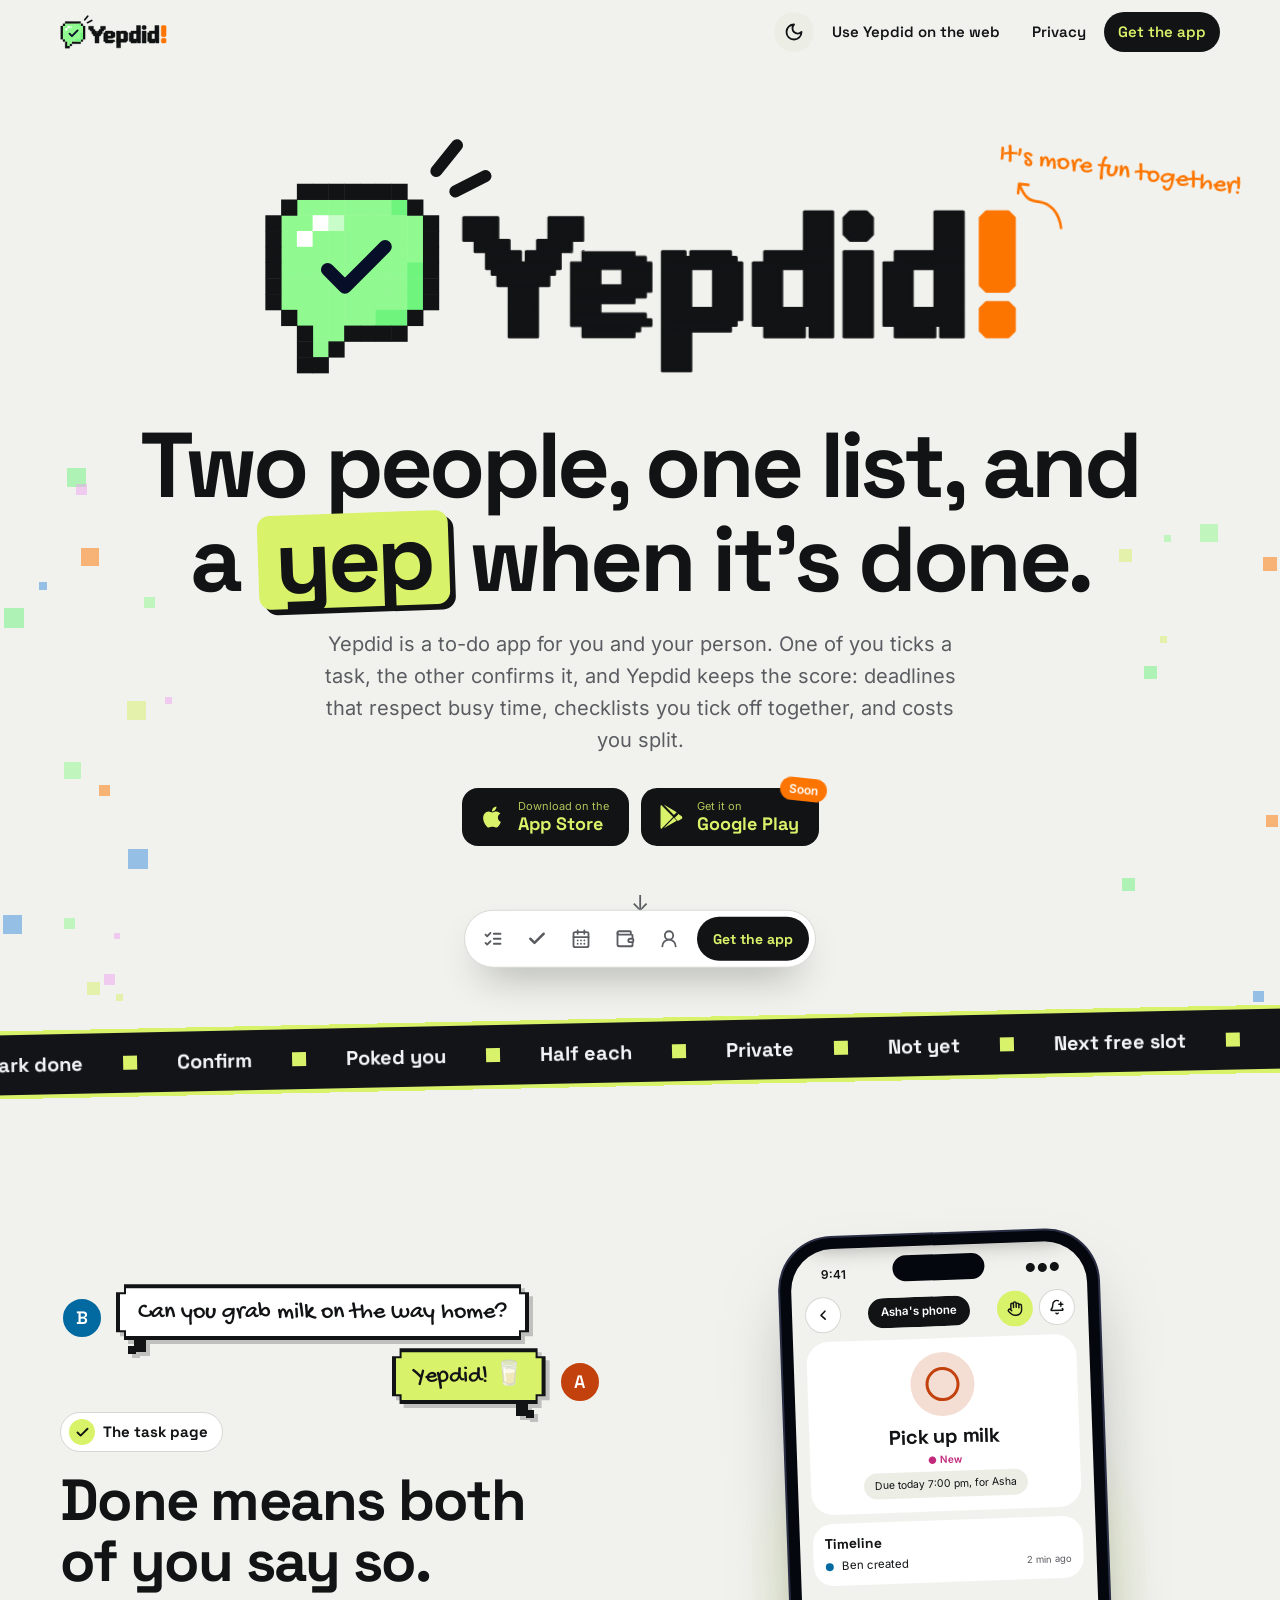
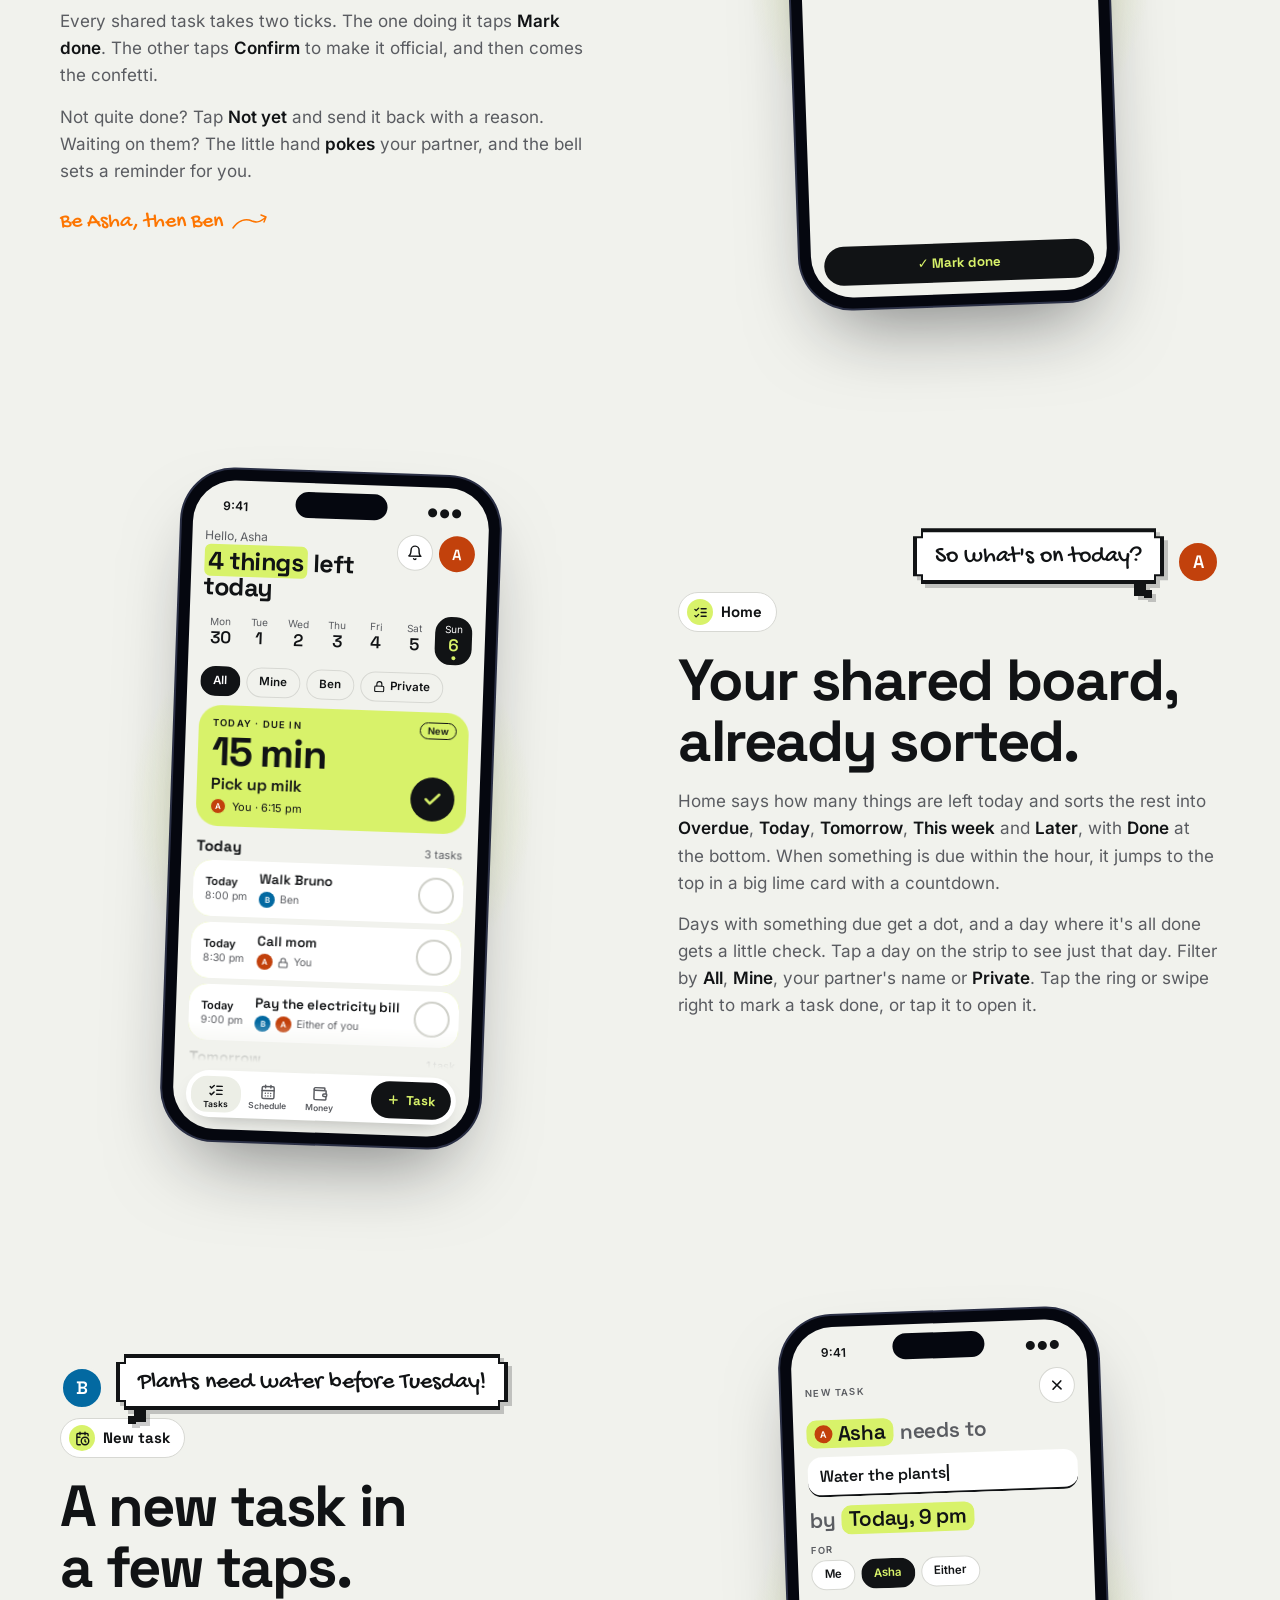
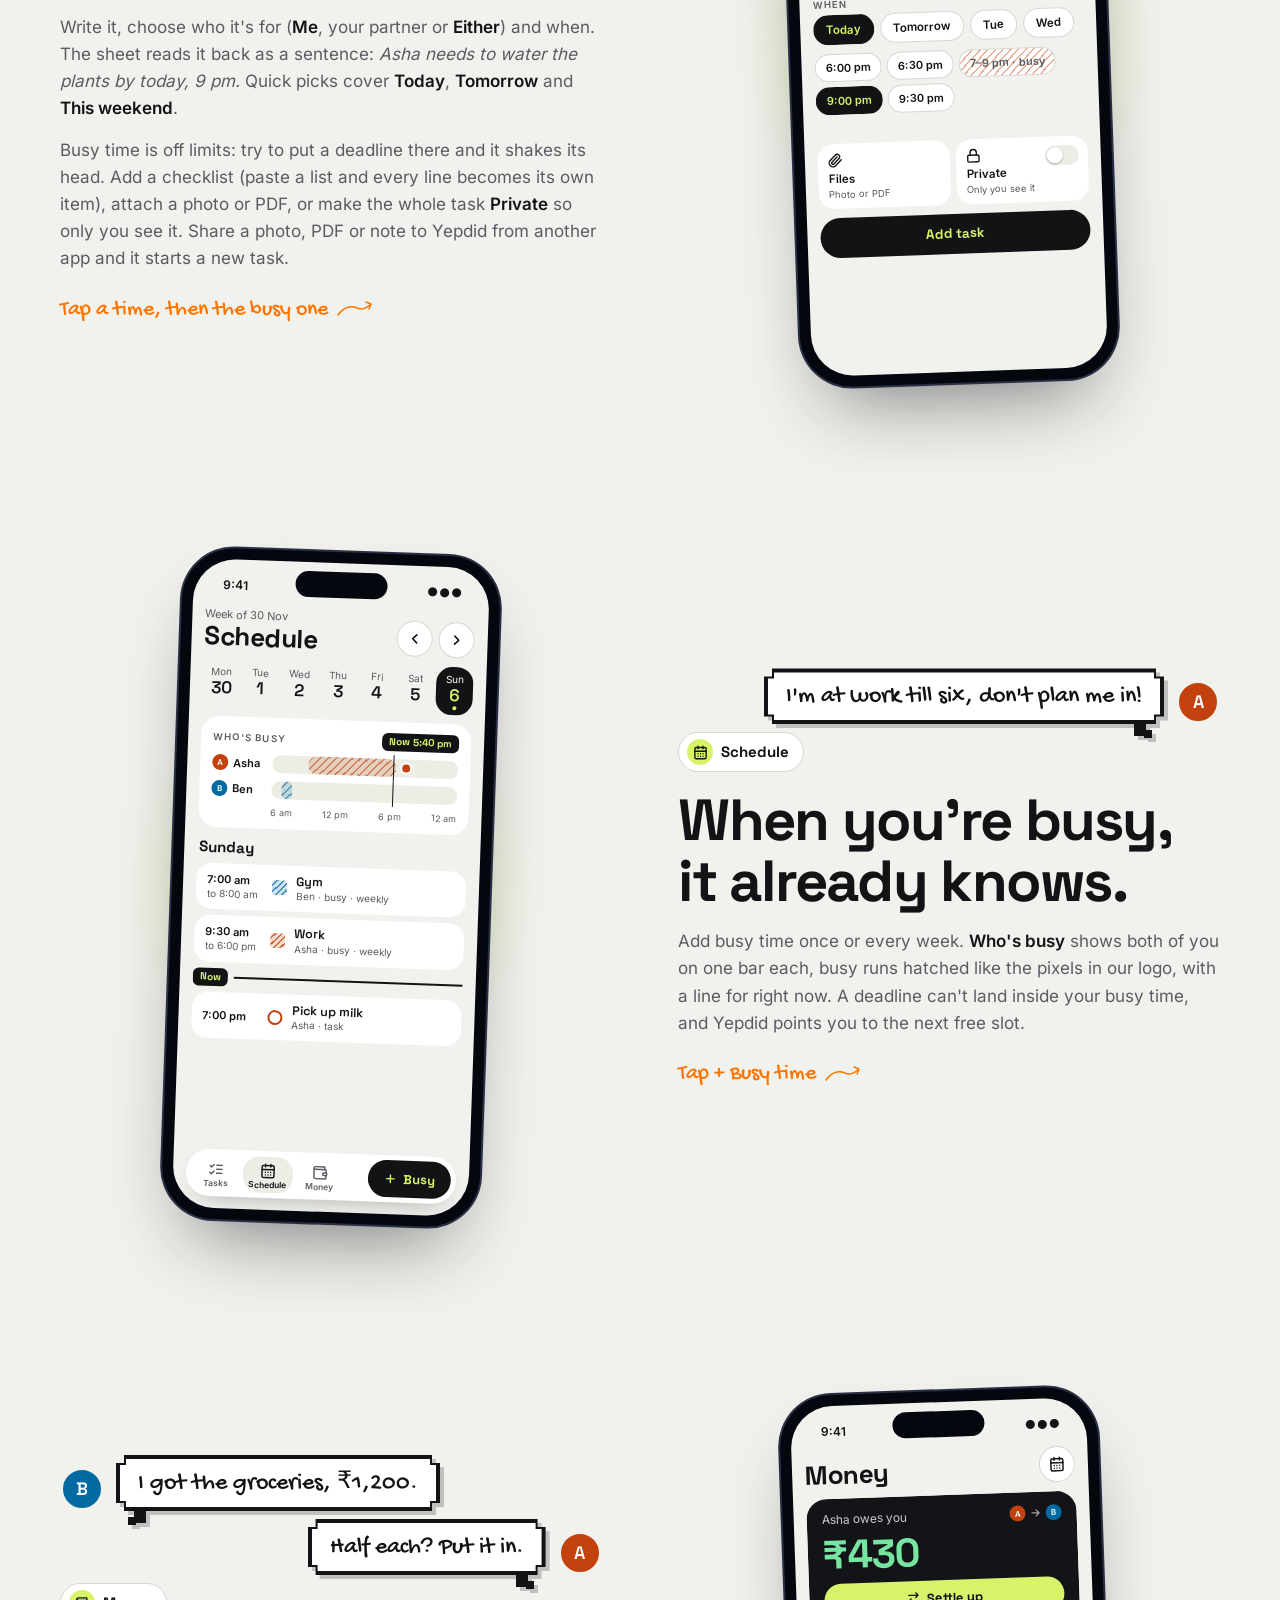
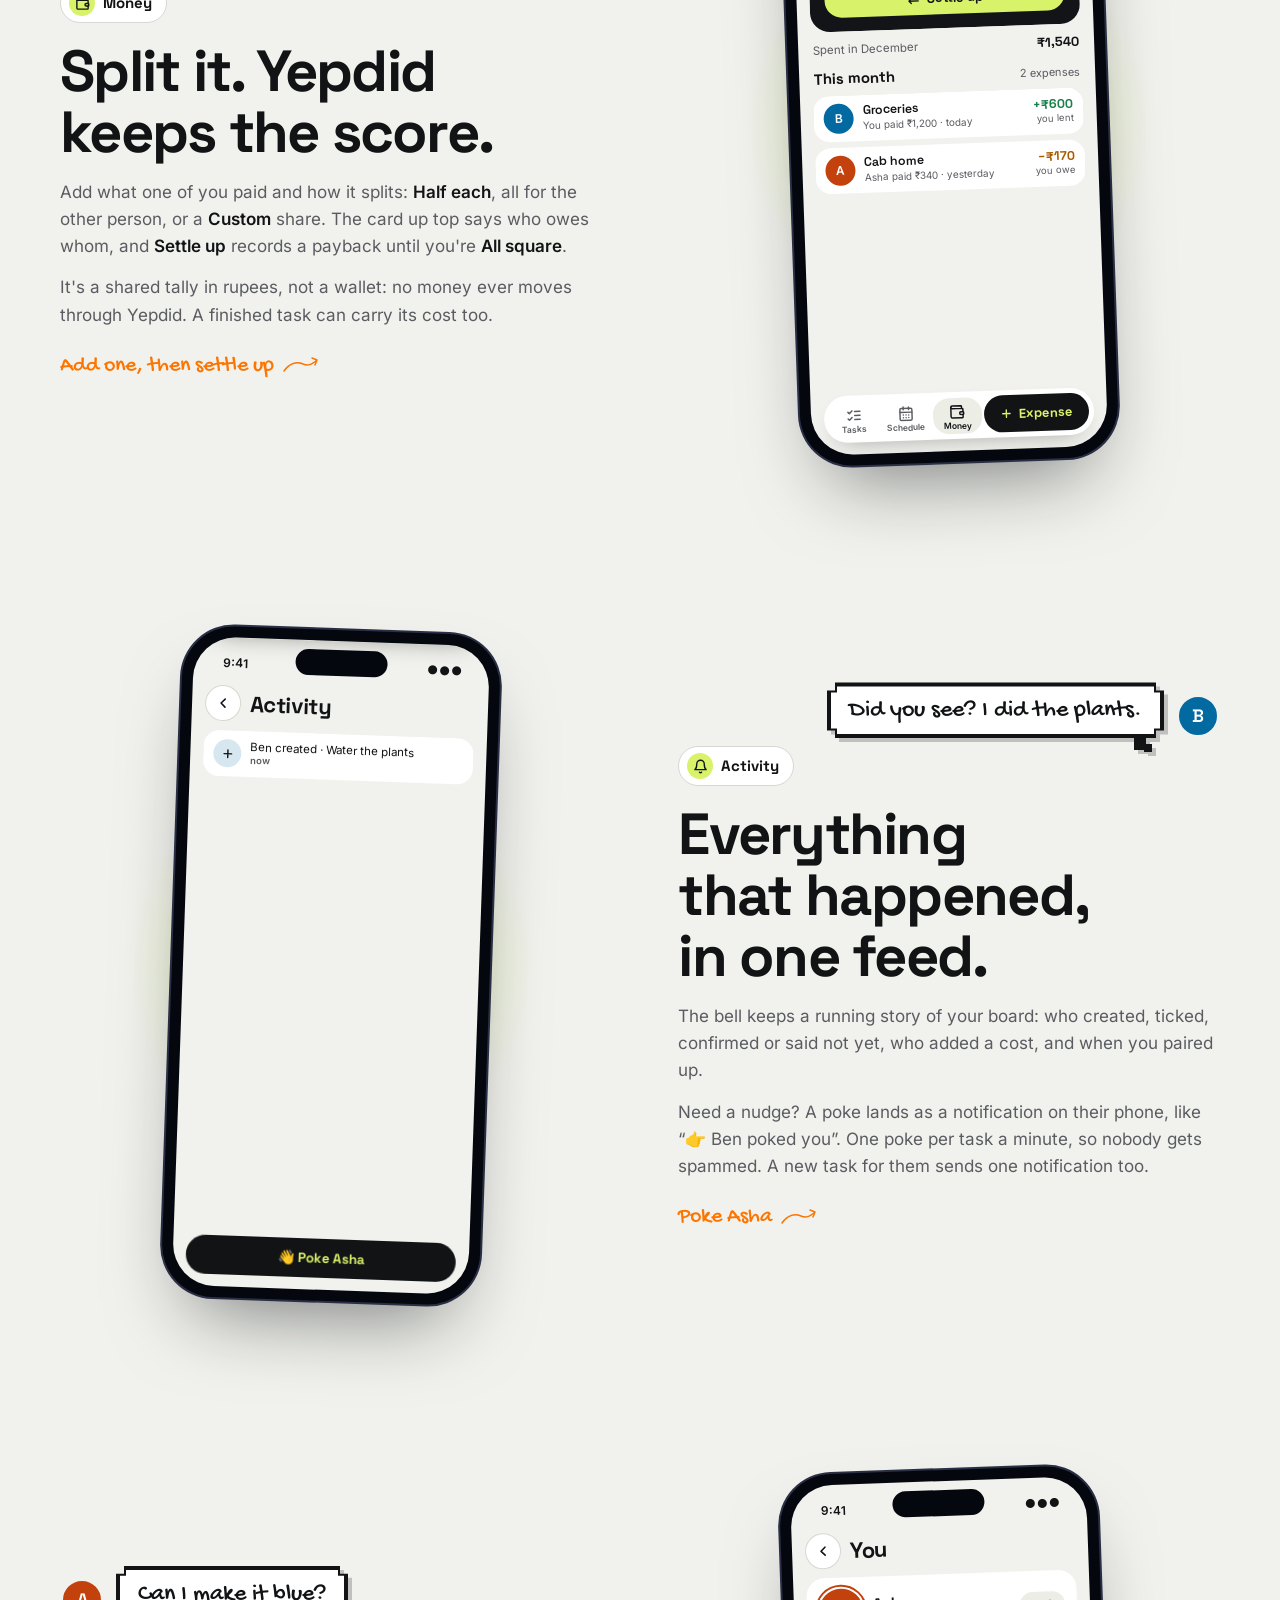
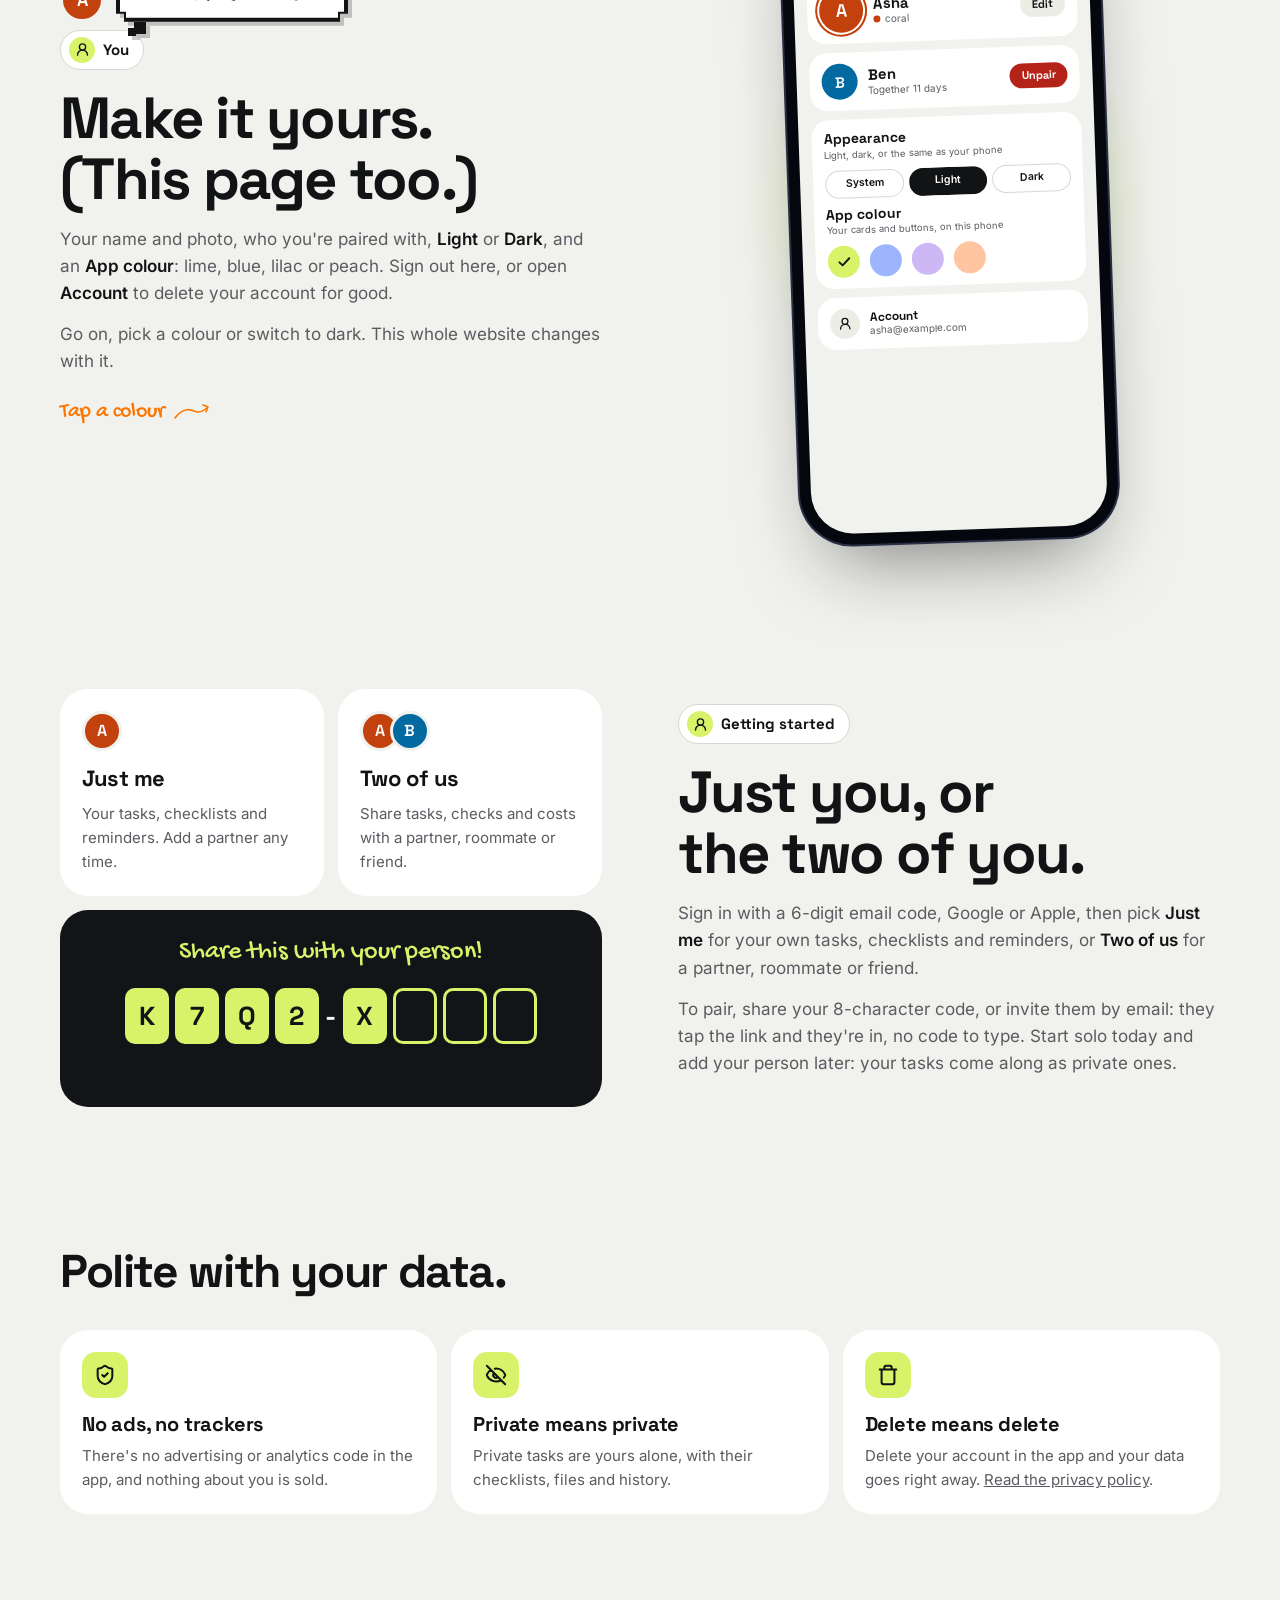
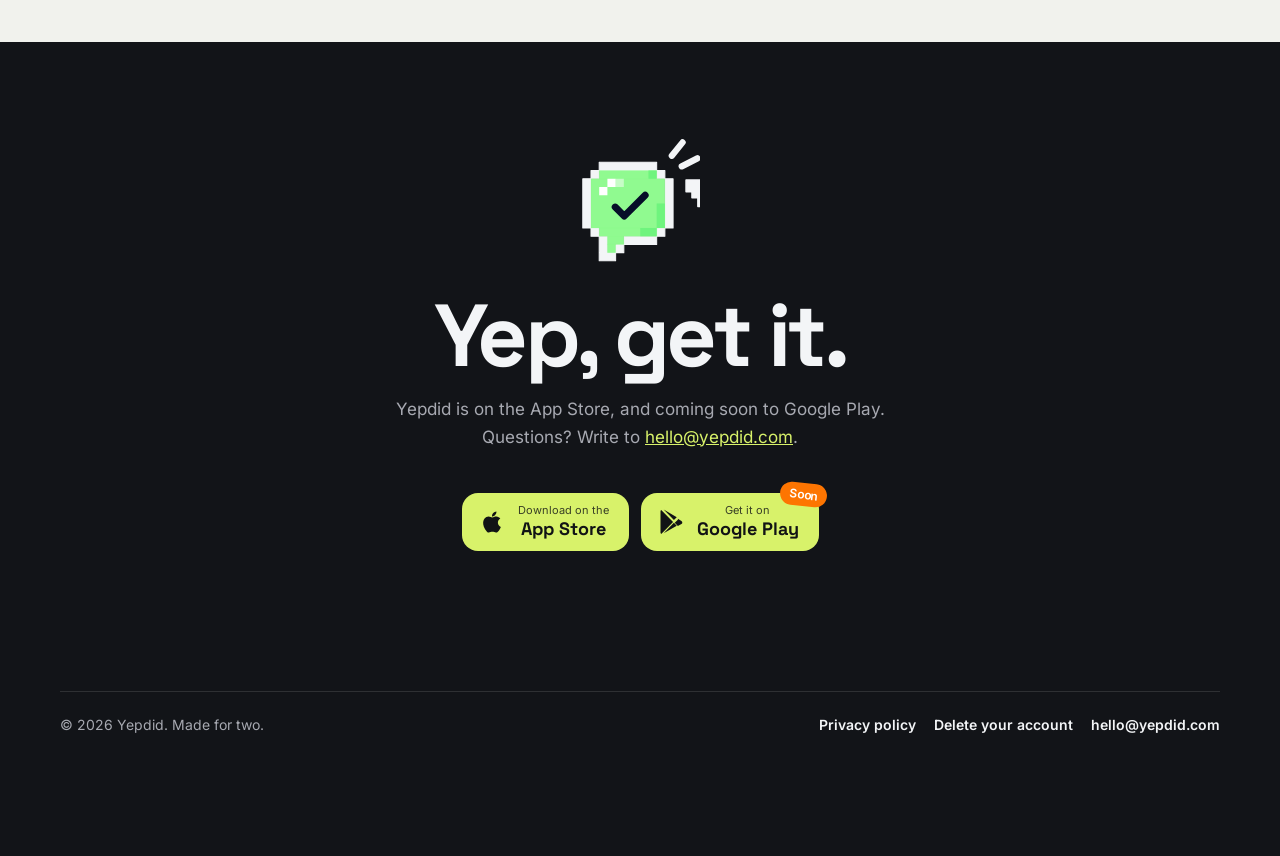
==== commit 00341a1f: "Deploy 2026-11-17T06:58Z Co-Authored-By: Claude Opus 5.5 <noreply@anthropic.com>" ====
--- a/index.html
+++ b/index.html
@@ -5,7 +5,7 @@
   <meta name="viewport" content="width=device-width, initial-scale=1, viewport-fit=cover">
   <title>Yepdid: shared tasks for two</title>
   <meta name="description" content="Yepdid is a to-do app for you and your person. One of you ticks a task, the other confirms it, and Yepdid keeps the score: deadlines, busy times and shared costs.">
-  <meta name="theme-color" content="#F4FBF2">
+  <meta name="theme-color" content="#F1F2ED">
   <link rel="icon" href="img/favicon-64.png" type="image/png">
   <link rel="icon" href="img/icon.svg" type="image/svg+xml">
   <link rel="apple-touch-icon" href="img/apple-touch-icon.png">
@@ -15,8 +15,8 @@
   <meta property="og:image" content="https://yepdid.com/img/icon-512.png">
   <meta property="og:url" content="https://yepdid.com/">
   <meta name="twitter:card" content="summary">
-  <script>document.documentElement.classList.add("js");try{var t=localStorage.getItem("yepdid.theme");if(t==="dark"||t==="system")document.documentElement.dataset.theme=t;var b=localStorage.getItem("yepdid.brand");if(b)document.documentElement.style.setProperty("--brand",b);}catch(e){}</script>
-  <link rel="stylesheet" href="css/site.css">
+  <script>document.documentElement.classList.add("js");try{var t=localStorage.getItem("yepdid.theme");if(t==="dark"||t==="system")document.documentElement.dataset.theme=t;var m={blue:["#9DB4FF","#3B51C4","#9DB4FF"],lilac:["#CDB8F5","#6238B5","#CDB8F5"],peach:["#FFC4A0","#A2440F","#FFC4A0"]}[localStorage.getItem("yepdid.colour")];if(m){var s=document.documentElement.style;s.setProperty("--brand",m[0]);s.setProperty("--brand-text-l",m[1]);s.setProperty("--brand-text-d",m[2]);}localStorage.removeItem("yepdid.brand");}catch(e){}</script>
+  <link rel="stylesheet" href="css/site.css?v=20261117">
 </head>
 <body>
 <svg width="0" height="0" style="position:absolute" aria-hidden="true">
@@ -46,6 +46,11 @@
     <symbol id="i-trash" viewBox="0 0 24 24" fill="none" stroke="currentColor" stroke-width="2.2" stroke-linecap="round" stroke-linejoin="round"><path d="M3 6h18M19 6v14c0 1-1 2-2 2H7c-1 0-2-1-2-2V6M8 6V4c0-1 1-2 2-2h4c1 0 2 1 2 2v2"/></symbol>
     <symbol id="i-apple" viewBox="0 0 24 24" fill="currentColor"><path d="M17.05 20.28c-.98.95-2.05.8-3.08.35-1.09-.46-2.09-.48-3.24 0-1.44.62-2.2.44-3.06-.35C2.79 15.25 3.51 7.59 9.05 7.31c1.35.07 2.29.74 3.08.8 1.18-.24 2.31-.93 3.57-.84 1.51.12 2.65.72 3.4 1.8-3.12 1.87-2.38 5.98.48 7.13-.57 1.5-1.31 2.99-2.54 4.09zM12.03 7.25c-.15-2.23 1.66-4.07 3.74-4.25.29 2.58-2.34 4.5-3.74 4.25z"/></symbol>
     <symbol id="i-play" viewBox="0 0 24 24" fill="currentColor"><path d="M3.61 1.81 13.79 12 3.61 22.19a1.5 1.5 0 0 1-.61-1.22V3.03c0-.5.24-.95.61-1.22zm10.89 10.9 2.43 2.43-11.2 6.48 8.77-8.91zm3.4-3.4 3.04 1.76a1.5 1.5 0 0 1 0 2.6l-3.04 1.76-2.7-2.71 2.7-2.71v-.7zM5.73 1.38l11.2 6.48-2.43 2.43-8.77-8.91z"/></symbol>
+    <symbol id="i-plus" viewBox="0 0 24 24" fill="none" stroke="currentColor" stroke-width="2.6" stroke-linecap="round"><path d="M12 5v14M5 12h14"/></symbol>
+    <symbol id="i-swap" viewBox="0 0 24 24" fill="none" stroke="currentColor" stroke-width="2.2" stroke-linecap="round" stroke-linejoin="round"><path d="m16 3 4 4-4 4M20 7H4M8 21l-4-4 4-4M4 17h16"/></symbol>
+    <symbol id="i-arrow" viewBox="0 0 24 24" fill="none" stroke="currentColor" stroke-width="2.4" stroke-linecap="round" stroke-linejoin="round"><path d="M5 12h14M13 6l6 6-6 6"/></symbol>
+    <symbol id="i-clip" viewBox="0 0 24 24" fill="none" stroke="currentColor" stroke-width="2.2" stroke-linecap="round" stroke-linejoin="round"><path d="m21.44 11.05-9.19 9.19a6 6 0 0 1-8.49-8.49l8.57-8.57A4 4 0 1 1 18 8.84l-8.59 8.57a2 2 0 0 1-2.83-2.83l8.49-8.48"/></symbol>
+    <symbol id="i-pencil" viewBox="0 0 24 24" fill="none" stroke="currentColor" stroke-width="2.2" stroke-linecap="round" stroke-linejoin="round"><path d="M21.17 6.81a1 1 0 0 0-3.98-3.98L3.84 16.17a2 2 0 0 0-.5.83l-1.32 4.35a.5.5 0 0 0 .62.62l4.35-1.32a2 2 0 0 0 .83-.5zM15 5l4 4"/></symbol>
     <symbol id="i-squiggle" viewBox="0 0 80 40" fill="none" stroke="currentColor" stroke-width="3" stroke-linecap="round" stroke-linejoin="round"><path d="M4 30c10-14 24-20 38-14 10 4 16 2 28-8M60 4l10 4-4 10"/></symbol>
   </defs>
 </svg>
@@ -58,8 +63,8 @@
         <svg class="moon" viewBox="0 0 24 24" aria-hidden="true"><path d="M12 3a6 6 0 0 0 9 9 9 9 0 1 1-9-9Z" fill="none" stroke="currentColor" stroke-width="2.2" stroke-linecap="round" stroke-linejoin="round"/></svg>
         <svg class="sun" viewBox="0 0 24 24" aria-hidden="true"><circle cx="12" cy="12" r="4" fill="none" stroke="currentColor" stroke-width="2.2"/><path d="M12 2v2M12 20v2M4.93 4.93l1.41 1.41M17.66 17.66l1.41 1.41M2 12h2M20 12h2M6.34 17.66l-1.41 1.41M19.07 4.93l-1.41 1.41" stroke="currentColor" stroke-width="2.2" stroke-linecap="round"/></svg>
       </button>
-      <a href="https://app.yepdid.com">Use Yepdid on the web</a>
-      <a href="privacy.html">Privacy</a>
+      <a href="https://app.yepdid.com"><span class="long">Use Yepdid on the web</span><span class="short">Web app</span></a>
+      <a class="priv" href="privacy.html">Privacy</a>
       <a class="pill" href="#get">Get the app</a>
     </nav>
   </div>
@@ -150,7 +155,7 @@
             <div class="t-hero">
               <div class="big-ring" data-ring><svg><use href="#i-check"/></svg></div>
               <h4>Pick up milk</h4>
-              <span class="tag new" data-status>✱ New</span>
+              <span class="tag new" data-status>● New</span>
               <span class="due-pill" data-due>Due today 7:00 pm, for Asha</span>
             </div>
             <div class="timeline">
@@ -158,7 +163,7 @@
               <ul data-timeline><li><i></i><span>Ben created</span><small>2 min ago</small></li></ul>
             </div>
             <div class="good-job" data-goodjob><div class="px-bubble green"><div class="out"><div class="in">GOOD JOB!</div></div></div></div>
-            <div style="margin-top:auto;display:grid;gap:6px">
+            <div style="margin-top:auto;display:grid;gap:7px">
               <button class="btn" data-main>✓ Mark done</button>
               <button class="btn ghost" data-notyet hidden>Not yet</button>
             </div>
@@ -176,28 +181,28 @@
         <div class="say right reveal"><span class="face asha" aria-hidden="true">A</span><div class="px-bubble"><div class="out"><div class="in">So what's on today?</div></div></div></div>
         <span class="screen-name reveal"><i><svg><use href="#i-list"/></svg></i>Home</span>
         <h2 class="reveal">Your shared board, already sorted.</h2>
-        <p class="reveal">Home sorts everything into <strong>Overdue</strong>, <strong>Today</strong>, <strong>Tomorrow</strong>, <strong>This week</strong> and <strong>Later</strong>, with <strong>Done</strong> at the bottom. The ring around your face fills as today's tasks get ticked.</p>
-        <p class="reveal">Days with something due get a dot, and a day where it's all done gets a little check. Tap a day on the strip to see just that day. Filter by <strong>All</strong>, <strong>Mine</strong>, your partner's name or <strong>Private</strong>. Swipe a task right to mark it done, or tap it to open it.</p>
-        <p class="try reveal">Swipe a card right, or tap a filter <svg><use href="#i-squiggle"/></svg></p>
+        <p class="reveal">Home says how many things are left today and sorts the rest into <strong>Overdue</strong>, <strong>Today</strong>, <strong>Tomorrow</strong>, <strong>This week</strong> and <strong>Later</strong>, with <strong>Done</strong> at the bottom. When something is due within the hour, it jumps to the top in a big lime card with a countdown.</p>
+        <p class="reveal">Days with something due get a dot, and a day where it's all done gets a little check. Tap a day on the strip to see just that day. Filter by <strong>All</strong>, <strong>Mine</strong>, your partner's name or <strong>Private</strong>. Tap the ring or swipe right to mark a task done, or tap it to open it.</p>
+        <p class="try reveal">Tick the lime card, or tap a filter <svg><use href="#i-squiggle"/></svg></p>
       </div>
       <div class="stage reveal d1">
         <div class="phone">
           <div class="screen" id="demo-home">
             <div class="status-row"><span>9:41</span><span>●●●</span></div>
-            <div class="hero-bar">
-              <div class="ring"><svg viewBox="0 0 40 40"><circle class="track" cx="20" cy="20" r="18"/><circle class="arc" cx="20" cy="20" r="18" data-arc/></svg><b>A</b></div>
-              <div class="hb-words"><strong>Hello, Asha</strong><span data-left>3 things left today</span></div>
-              <span class="round"><svg><use href="#i-bell"/></svg></span>
+            <div class="home-head">
+              <div><span class="hello">Hello, Asha</span><h4 data-left><mark>3 things</mark> left today</h4></div>
+              <div class="btns"><span class="round"><svg><use href="#i-bell"/></svg></span><span class="ava a lg">A</span></div>
             </div>
             <div class="week" data-week></div>
             <div class="chips" data-filters>
               <button class="chip" aria-pressed="true" data-f="all">All</button>
               <button class="chip" aria-pressed="false" data-f="mine">Mine</button>
               <button class="chip" aria-pressed="false" data-f="ben">Ben</button>
-              <button class="chip" aria-pressed="false" data-f="private">Private</button>
-            </div>
+              <button class="chip" aria-pressed="false" data-f="private"><svg><use href="#i-lock"/></svg>Private</button>
+            </div>
+            <div class="soon" data-soon hidden></div>
             <div class="list" data-board></div>
-            <div class="tabbar" aria-hidden="true"><span class="add">+ New task</span><span class="icons"><span class="on"><svg><use href="#i-list"/></svg></span><span><svg><use href="#i-cal"/></svg></span><span><svg><use href="#i-wallet"/></svg></span></span></div>
+            <div class="tabbar" aria-hidden="true"><span class="tab on"><svg><use href="#i-list"/></svg>Tasks</span><span class="tab"><svg><use href="#i-cal"/></svg>Schedule</span><span class="tab"><svg><use href="#i-wallet"/></svg>Money</span><span class="add"><svg width="13" height="13"><use href="#i-plus"/></svg>Task</span></div>
             <div class="toast" role="status" aria-live="polite" data-toast></div>
           </div>
         </div>
@@ -212,7 +217,7 @@
         <div class="say reveal"><span class="face ben" aria-hidden="true">B</span><div class="px-bubble"><div class="out"><div class="in">Plants need water before Tuesday!</div></div></div></div>
         <span class="screen-name reveal"><i><svg><use href="#i-calclock"/></svg></i>New task</span>
         <h2 class="reveal">A new task in a few taps.</h2>
-        <p class="reveal">Write it, choose who it's for (<strong>Me</strong>, your partner or <strong>Either</strong>) and when. Tap a day and a time and it's set, with the full date right on the Due chip. Quick picks cover <strong>Today</strong>, <strong>Tomorrow</strong> and <strong>This weekend</strong>.</p>
+        <p class="reveal">Write it, choose who it's for (<strong>Me</strong>, your partner or <strong>Either</strong>) and when. The sheet reads it back as a sentence: <em>Asha needs to water the plants by today, 9 pm.</em> Quick picks cover <strong>Today</strong>, <strong>Tomorrow</strong> and <strong>This weekend</strong>.</p>
         <p class="reveal">Busy time is off limits: try to put a deadline there and it shakes its head. Add a checklist (paste a list and every line becomes its own item), attach a photo or PDF, or make the whole task <strong>Private</strong> so only you see it. Share a photo, PDF or note to Yepdid from another app and it starts a new task.</p>
         <p class="try reveal">Tap a time, then the busy one <svg><use href="#i-squiggle"/></svg></p>
       </div>
@@ -220,21 +225,20 @@
         <div class="phone">
           <div class="screen" id="demo-new">
             <div class="status-row"><span>9:41</span><span>●●●</span></div>
-            <div class="sheet-head">New task<span class="round"><svg><use href="#i-x"/></svg></span></div>
-            <div class="field"><label>Title</label><div class="input"><span data-type></span><span class="caret"></span></div></div>
-            <div class="field"><label>For</label><div class="chips" data-for>
-              <button class="chip" aria-pressed="false">Me</button><button class="chip" aria-pressed="true">Asha</button><button class="chip" aria-pressed="false">Either</button>
+            <div class="sheet-head"><span class="eyebrow">New task</span><span class="round"><svg><use href="#i-x"/></svg></span></div>
+            <div class="sentence"><span class="pick" data-forpick><span class="ava a" data-forava>A</span><span data-forname>Asha</span></span><span data-needs>needs to</span></div>
+            <div class="main-input"><span data-type></span><span class="caret"></span></div>
+            <div class="sentence">by <span class="pick" data-duechip><span data-duelabel></span></span></div>
+            <div class="field"><span class="eyebrow">For</span><div class="chips" data-for>
+              <button class="chip choice" aria-pressed="false">Me</button><button class="chip choice" aria-pressed="true">Asha</button><button class="chip choice" aria-pressed="false">Either</button>
             </div></div>
-            <div class="field"><label>Due</label><div class="chips">
-              <span class="chip on" data-duechip><svg><use href="#i-calclock"/></svg><span data-duelabel></span></span>
-              <button class="chip" data-quick="0">Today</button><button class="chip" data-quick="1">Tomorrow</button>
-            </div></div>
-            <div class="picker">
-              <div class="chips" data-pdays></div>
-              <div class="slots" data-slots></div>
-              <div class="refusal" data-refusal aria-live="polite"></div>
-            </div>
-            <div class="row-switch"><span class="ico"><svg><use href="#i-lock"/></svg></span><div>Private<small>Only you can see this</small></div><button class="switch" role="switch" aria-checked="false" data-switch aria-label="Private"></button></div>
+            <div class="field"><span class="eyebrow">When</span><div class="chips" data-pdays></div></div>
+            <div class="times" data-slots></div>
+            <div class="refusal" data-refusal aria-live="polite"></div>
+            <div class="tiles">
+              <div class="tile-box"><svg><use href="#i-clip"/></svg>Files<small>Photo or PDF</small></div>
+              <div class="tile-box"><svg><use href="#i-lock"/></svg>Private<small>Only you see it</small><button class="switch" role="switch" aria-checked="false" data-switch aria-label="Private"></button></div>
+            </div>
             <button class="btn" data-add>Add task</button>
             <div class="toast" role="status" aria-live="polite" data-toast></div>
           </div>
@@ -250,27 +254,25 @@
         <div class="say right reveal"><span class="face asha" aria-hidden="true">A</span><div class="px-bubble"><div class="out"><div class="in">I'm at work till six, don't plan me in!</div></div></div></div>
         <span class="screen-name reveal"><i><svg><use href="#i-cal"/></svg></i>Schedule</span>
         <h2 class="reveal">When you're busy, it already knows.</h2>
-        <p class="reveal">Add busy time once or every week, and see both of you side by side, with busy runs hatched like the pixels in our logo. A deadline can't land inside your busy time, and Yepdid points you to the next free slot.</p>
+        <p class="reveal">Add busy time once or every week. <strong>Who's busy</strong> shows both of you on one bar each, busy runs hatched like the pixels in our logo, with a line for right now. A deadline can't land inside your busy time, and Yepdid points you to the next free slot.</p>
         <p class="try reveal">Tap + Busy time <svg><use href="#i-squiggle"/></svg></p>
       </div>
       <div class="stage reveal d1">
         <div class="phone">
           <div class="screen" id="demo-sched">
             <div class="status-row"><span>9:41</span><span>●●●</span></div>
-            <div class="head-row"><span class="round"><svg><use href="#i-back"/></svg></span><b style="font-size:14px" data-sday>Today</b><span class="round" style="transform:scaleX(-1)"><svg><use href="#i-back"/></svg></span></div>
-            <div class="sched">
-              <div class="hours"><span></span><span>2 pm</span><span>3 pm</span><span>4 pm</span><span>5 pm</span><span>6 pm</span><span>7 pm</span><span>8 pm</span></div>
-              <div class="col"><div class="col-head"><i style="background:var(--ocean)"></i>Ben</div>
-                <div class="blk" data-blk style="--c:var(--ocean);top:16%;height:24%">🏋️ Gym</div>
-                <div class="blk" data-addblk style="--c:var(--ocean);top:46%;height:22%">🎸 Band</div>
-              </div>
-              <div class="col"><div class="col-head"><i style="background:var(--coral)"></i>Asha</div>
-                <div class="blk" data-blk style="--c:var(--coral);top:9%;height:58%">💼 Work</div>
-              </div>
-              <div class="dl" style="top:80%;left:30px"><span>🥛 Pick up milk 7:00 pm</span></div>
-            </div>
-            <div class="toast" role="status" aria-live="polite" data-toast></div>
-            <div class="tabbar"><button type="button" class="add" data-addbusy>+ Busy time</button><span class="icons" aria-hidden="true"><span><svg><use href="#i-list"/></svg></span><span class="on"><svg><use href="#i-cal"/></svg></span><span><svg><use href="#i-wallet"/></svg></span></span></div>
+            <div class="page-title"><div><small data-sweek>This week</small><h4>Schedule</h4></div><div class="grp"><span class="round"><svg><use href="#i-back"/></svg></span><span class="round" style="transform:scaleX(-1)"><svg><use href="#i-back"/></svg></span></div></div>
+            <div class="week" data-sstrip></div>
+            <div class="busy-card">
+              <div class="card-top"><span class="eyebrow">Who's busy</span><span class="now-pill">Now 5:40 pm</span></div>
+              <div class="lane"><span class="who"><span class="ava a sm">A</span>Asha</span><div class="track" style="--c:var(--asha)"><span class="blk" data-blk style="left:19.4%;width:47.2%"></span><span class="tdot" style="left:72.2%"></span><span class="now-line" style="left:64.8%"></span></div></div>
+              <div class="lane"><span class="who"><span class="ava sm">B</span>Ben</span><div class="track" style="--c:var(--ben)"><span class="blk" data-blk style="left:5.6%;width:5.6%"></span><span class="blk" data-addblk style="left:77.8%;width:11.1%"></span><span class="now-line" style="left:64.8%"></span></div></div>
+              <div class="axis"><span>6 am</span><span>12 pm</span><span>6 pm</span><span>12 am</span></div>
+            </div>
+            <div class="day-title" data-sday>Today</div>
+            <div class="sitems scroll" data-sitems></div>
+            <div class="tabbar"><span class="tab"><svg><use href="#i-list"/></svg>Tasks</span><span class="tab on"><svg><use href="#i-cal"/></svg>Schedule</span><span class="tab"><svg><use href="#i-wallet"/></svg>Money</span><button type="button" class="add" data-addbusy><svg width="13" height="13"><use href="#i-plus"/></svg>Busy</button></div>
+            <div class="toast" role="status" aria-live="polite" data-toast></div>
           </div>
         </div>
       </div>
@@ -293,15 +295,16 @@
         <div class="phone">
           <div class="screen" id="demo-money">
             <div class="status-row"><span>9:41</span><span>●●●</span></div>
-            <b style="font-size:18px;font-weight:800">Money</b>
+            <div class="page-title"><h4>Money</h4><span class="round"><svg><use href="#i-cal"/></svg></span></div>
             <div class="balance">
-              <span data-owe>Asha owes you</span>
+              <div class="card-top"><span data-owe>Asha owes you</span><span class="dir" data-dir></span></div>
               <strong data-amount>₹430</strong>
-              <div class="seesaw" data-seesaw><div class="beam"><span>B</span><span>A</span></div><div class="pivot"></div></div>
-            </div>
-            <div class="chips"><button class="chip on" data-addexp>+ Add expense</button><button class="chip" data-settle>Settle up</button></div>
+              <button class="settle" data-settle><svg><use href="#i-swap"/></svg>Settle up</button>
+            </div>
+            <div class="spent"><span>Spent in <span data-month></span></span><b data-spent></b></div>
+            <div class="sec"><b>This month</b><span data-count></span></div>
             <div class="list" data-mlines></div>
-            <div class="tabbar" aria-hidden="true"><span class="add">+ Expense</span><span class="icons"><span><svg><use href="#i-list"/></svg></span><span><svg><use href="#i-cal"/></svg></span><span class="on"><svg><use href="#i-wallet"/></svg></span></span></div>
+            <div class="tabbar"><span class="tab"><svg><use href="#i-list"/></svg>Tasks</span><span class="tab"><svg><use href="#i-cal"/></svg>Schedule</span><span class="tab on"><svg><use href="#i-wallet"/></svg>Money</span><button type="button" class="add" data-addexp><svg width="13" height="13"><use href="#i-plus"/></svg>Expense</button></div>
             <div class="toast" role="status" aria-live="polite" data-toast></div>
           </div>
         </div>
@@ -325,7 +328,7 @@
           <div class="screen" id="demo-feed">
             <div class="status-row"><span>9:41</span><span>●●●</span></div>
             <div class="push" data-push><img src="img/apple-touch-icon.png" alt=""><div><b>👉 Ben poked you</b><span>Time for “Water the plants”</span></div></div>
-            <div class="head-row"><span class="round"><svg><use href="#i-back"/></svg></span><b style="font-size:16px">Activity</b><span style="width:34px"></span></div>
+            <div class="page-head"><span class="round"><svg><use href="#i-back"/></svg></span><h4>Activity</h4></div>
             <ul class="feed" data-feed></ul>
             <button class="btn" style="margin-top:auto" data-pokeasha>👋 Poke Asha</button>
           </div>
@@ -341,7 +344,7 @@
         <div class="say reveal"><span class="face asha" aria-hidden="true">A</span><div class="px-bubble"><div class="out"><div class="in">Can I make it blue?</div></div></div></div>
         <span class="screen-name reveal"><i><svg><use href="#i-user"/></svg></i>You</span>
         <h2 class="reveal">Make it yours. (This page too.)</h2>
-        <p class="reveal">Your name and photo, your pair code, <strong>Light</strong> or <strong>Dark</strong>, and an <strong>App colour</strong>: green, blue, lilac or peach. Sign out here, or open <strong>Account</strong> to delete your account for good.</p>
+        <p class="reveal">Your name and photo, who you're paired with, <strong>Light</strong> or <strong>Dark</strong>, and an <strong>App colour</strong>: lime, blue, lilac or peach. Sign out here, or open <strong>Account</strong> to delete your account for good.</p>
         <p class="reveal">Go on, pick a colour or switch to dark. This whole website changes with it.</p>
         <p class="try reveal">Tap a colour <svg><use href="#i-squiggle"/></svg></p>
       </div>
@@ -349,18 +352,21 @@
         <div class="phone">
           <div class="screen" id="demo-you">
             <div class="status-row"><span>9:41</span><span>●●●</span></div>
-            <b style="font-size:18px;font-weight:800">You</b>
-            <div class="prof"><span class="ava">A</span><div>Asha<small>Paired with Ben</small></div><span class="chip">Edit</span></div>
-            <div class="panel"><h6>App colour</h6><div class="dots" data-dots>
-              <button style="--c:#A5E3AE" aria-pressed="true" aria-label="Green" data-c="#A5E3AE"></button>
-              <button style="--c:#9DB4FF" aria-pressed="false" aria-label="Blue" data-c="#9DB4FF"></button>
-              <button style="--c:#CDB8F5" aria-pressed="false" aria-label="Lilac" data-c="#CDB8F5"></button>
-              <button style="--c:#FFC4A0" aria-pressed="false" aria-label="Peach" data-c="#FFC4A0"></button>
-            </div></div>
-            <div class="panel"><h6>Appearance</h6><div class="seg" data-theme-seg>
-              <button aria-pressed="false" data-t="system">System</button><button aria-pressed="true" data-t="light">Light</button><button aria-pressed="false" data-t="dark">Dark</button>
-            </div></div>
-            <div class="panel"><h6>Your code</h6><p>Share it so your person can pair with you.</p><div class="code" data-code></div><button class="chip on" style="justify-self:center" data-copy>Copy code</button></div>
+            <div class="page-head"><span class="round"><svg><use href="#i-back"/></svg></span><h4>You</h4></div>
+            <div class="ycard"><div class="prof"><span class="ava a xl">A</span><div>Asha<small><i></i>coral</small></div><span class="pill-btn">Edit</span></div></div>
+            <div class="ycard"><div class="prof"><span class="ava lg">B</span><div>Ben<small>Together 11 days</small></div><span class="pill-btn danger">Unpair</span></div></div>
+            <div class="ycard">
+              <h6>Appearance</h6><p>Light, dark, or the same as your phone</p>
+              <div class="seg" data-theme-seg><button aria-pressed="false" data-t="system">System</button><button aria-pressed="true" data-t="light">Light</button><button aria-pressed="false" data-t="dark">Dark</button></div>
+              <h6>App colour</h6><p>Your cards and buttons, on this phone</p>
+              <div class="dots" data-dots>
+                <button style="--c:#D8F26A" aria-pressed="true" aria-label="Lime" data-c="lime"><svg><use href="#i-check"/></svg></button>
+                <button style="--c:#9DB4FF" aria-pressed="false" aria-label="Blue" data-c="blue"><svg><use href="#i-check"/></svg></button>
+                <button style="--c:#CDB8F5" aria-pressed="false" aria-label="Lilac" data-c="lilac"><svg><use href="#i-check"/></svg></button>
+                <button style="--c:#FFC4A0" aria-pressed="false" aria-label="Peach" data-c="peach"><svg><use href="#i-check"/></svg></button>
+              </div>
+            </div>
+            <div class="ycard acct"><span class="ic"><svg><use href="#i-user"/></svg></span><div>Account<small>asha@example.com</small></div></div>
             <div class="toast" role="status" aria-live="polite" data-toast></div>
           </div>
         </div>
@@ -374,13 +380,13 @@
       <div class="copy">
         <span class="screen-name reveal"><i><svg><use href="#i-user"/></svg></i>Getting started</span>
         <h2 class="reveal">Just you, or the two of you.</h2>
-        <p class="reveal">Sign in with a 6-digit email code or with Google, then pick <strong>Just me</strong> for your own tasks, checklists and reminders, or <strong>Me and my partner</strong>.</p>
-        <p class="reveal">To pair, share your 8-character code or invite them by email. Start solo today and add your partner later: your tasks come along as private ones.</p>
+        <p class="reveal">Sign in with a 6-digit email code, Google or Apple, then pick <strong>Just me</strong> for your own tasks, checklists and reminders, or <strong>Two of us</strong> for a partner, roommate or friend.</p>
+        <p class="reveal">To pair, share your 8-character code, or invite them by email: they tap the link and they're in, no code to type. Start solo today and add your person later: your tasks come along as private ones.</p>
       </div>
       <div class="pair-stage reveal d1">
         <div class="pair-card" data-solo><div class="faces"><span class="face asha">A</span></div><h3>Just me</h3><p>Your tasks, checklists and reminders. Add a partner any time.</p></div>
-        <div class="pair-card" data-duo><div class="faces"><span class="face asha">A</span><span class="face ben">B</span></div><h3>Me and my partner</h3><p>Share tasks, checks and costs with your person.</p></div>
-        <div class="pair-code"><span class="hand" style="font-size:26px;color:var(--pixel)">Share this with your person!</span><div class="boxes" data-boxes></div><span data-paired style="font-weight:700;opacity:0;transition:opacity .4s">Paired 🎉</span></div>
+        <div class="pair-card" data-duo><div class="faces"><span class="face asha">A</span><span class="face ben">B</span></div><h3>Two of us</h3><p>Share tasks, checks and costs with a partner, roommate or friend.</p></div>
+        <div class="pair-code"><span class="hand" style="font-size:26px;color:var(--brand)">Share this with your person!</span><div class="boxes" data-boxes></div><span data-paired style="font-weight:700;opacity:0;transition:opacity .4s">Paired 🎉</span></div>
       </div>
     </div>
   </section>
@@ -401,7 +407,7 @@
     <div class="wrap">
       <svg class="mini-bubble" viewBox="156 150 345 362" aria-hidden="true"><use href="#logo-mark"/></svg>
       <h2>Yep, get it.</h2>
-      <p>Yepdid is coming to the App Store and Google Play. Questions until then? Write to <a href="mailto:hello@yepdid.com" style="color:var(--pixel)">hello@yepdid.com</a>.</p>
+      <p>Yepdid is on the App Store, and coming soon to Google Play. Questions? Write to <a href="mailto:hello@yepdid.com" style="color:var(--brand)">hello@yepdid.com</a>.</p>
       <div class="stores" data-stores></div>
     </div>
   </section>
@@ -431,6 +437,6 @@
 </nav>
 
 <canvas class="confetti" id="confetti" aria-hidden="true"></canvas>
-<script src="js/site.js" defer></script>
+<script src="js/site.js?v=20261117" defer></script>
 </body>
 </html>
--- a/css/site.css
+++ b/css/site.css
@@ -1,45 +1,82 @@
-/* Yepdid website. One stylesheet for every page. The colours are the logo's and the app's own. */
-
-@font-face { font-family: "Poppins"; font-weight: 400; font-display: swap; src: url("../fonts/Poppins_400Regular.ttf") format("truetype"); }
-@font-face { font-family: "Poppins"; font-weight: 500; font-display: swap; src: url("../fonts/Poppins_500Medium.ttf") format("truetype"); }
-@font-face { font-family: "Poppins"; font-weight: 600; font-display: swap; src: url("../fonts/Poppins_600SemiBold.ttf") format("truetype"); }
-@font-face { font-family: "Poppins"; font-weight: 700; font-display: swap; src: url("../fonts/Poppins_700Bold.ttf") format("truetype"); }
-@font-face { font-family: "Poppins"; font-weight: 800; font-display: swap; src: url("../fonts/Poppins_800ExtraBold.ttf") format("truetype"); }
+/* Yepdid website. One stylesheet for every page. The colours and type are the app's own (the
+   November 2026 redesign): Space Grotesk for display, Inter for text, ink and lime on a warm
+   off-white, and the logo's pixel greens for the logo alone. */
+
+@font-face { font-family: "Space Grotesk"; font-weight: 500; font-display: swap; src: url("../fonts/SpaceGrotesk_500Medium.ttf") format("truetype"); }
+@font-face { font-family: "Space Grotesk"; font-weight: 600; font-display: swap; src: url("../fonts/SpaceGrotesk_600SemiBold.ttf") format("truetype"); }
+@font-face { font-family: "Space Grotesk"; font-weight: 700; font-display: swap; src: url("../fonts/SpaceGrotesk_700Bold.ttf") format("truetype"); }
+@font-face { font-family: "Inter"; font-weight: 400; font-display: swap; src: url("../fonts/Inter_400Regular.ttf") format("truetype"); }
+@font-face { font-family: "Inter"; font-weight: 600; font-display: swap; src: url("../fonts/Inter_600SemiBold.ttf") format("truetype"); }
 @font-face { font-family: "Gochi Hand"; font-weight: 400; font-display: swap; src: url("../fonts/GochiHand_400Regular.ttf") format("truetype"); }
 
 :root {
-  /* Fixed brand colours (the logo). */
+  --display: "Space Grotesk", system-ui, sans-serif;
+  --body: "Inter", system-ui, sans-serif;
+
+  /* Fixed brand colours. The logo keeps its own pixel greens and orange bang. */
+  --ink: #111315;
   --navy: #060e28;
-  --mint: #f4fbf2;
   --pixel: #90fa90;
   --pixel-deep: #6ff47e;
   --bang: #fd7501;
+  --lime: #d8f26a;
   --pink: #e5399b;
   --blue: #3a8dde;
   --yellow: #f2c94c;
   --bubblegum: #f2a6f2;
-  --coral: #fb923c;
-  --ocean: #38bdf8;
-  /* The App colour; the You demo swaps it. */
-  --brand: #a5e3ae;
-  --on-brand: #060e28;
-
-  /* Theme (light). */
-  --bg: var(--mint);
-  --text: var(--navy);
-  --muted: #4f566b;
+  /* The App colour (the You demo swaps it): a fill with ink on it, and a shade readable as text. */
+  --brand: #d8f26a;
+  --brand-text: var(--brand-text-l, #516901);
+  --on-brand: #111315;
+
+  /* Theme (light): the app's own screen. */
+  --bg: #f1f2ed;
+  --text: #111315;
+  --muted: #5a5c61;
   --surface: #ffffff;
-  --raised: #eef3ec;
-  --line: rgba(6, 14, 40, 0.12);
-  --shadow: 0 1px 0 rgba(6, 14, 40, 0.05), 0 18px 40px -18px rgba(6, 14, 40, 0.35);
-
-  /* Inside the phone mocks: the app's own light screen. */
-  --scr-bg: #f3f4f8;
+  --raised: #eceee6;
+  --line: #d7d8d3;
+  --shadow: 0 1px 0 rgba(17, 19, 21, 0.04);
+  /* Dark bands (ticker, get the app, footer): the balance card's ink. */
+  --band: #121418;
+  --band-text: #f3f5f7;
+  --band-muted: #a7a9b1;
+  /* Buttons: ink with lime in light, lime with ink in dark. */
+  --btn: #111315;
+  --btn-text: var(--brand);
+  /* People: Asha is coral, Ben is ocean, as in the app. */
+  --asha: #c2410c;
+  --ben: #0369a1;
+  --on-face: #ffffff;
+
+  /* Inside the phone mocks: the app's light screen. */
+  --scr-bg: #f1f2ed;
   --scr-card: #ffffff;
-  --scr-text: #121212;
-  --scr-muted: #5f6373;
-  --scr-raised: #e8eaf0;
-  --scr-warn: #b45309;
+  --scr-field: #ffffff;
+  --scr-text: #111315;
+  --scr-muted: #5a5c61;
+  --scr-raised: #eceee6;
+  --scr-line: #d7d8d3;
+  --scr-tabbar: #ffffff;
+  --scr-tab-on: #eceee6;
+  --scr-chip-on: #111315;
+  --scr-chip-on-text: #ffffff;
+  --scr-pick: #111315;
+  --scr-pick-text: var(--brand);
+  --scr-new: #c2287c;
+  --scr-owe: #a95b00;
+  --scr-lent: #1b7f49;
+  --scr-warn: #a95b00;
+  --scr-balance: #121418;
+  --scr-mint: #77e4a1;
+  --scr-mark-bg: var(--brand);
+  --scr-mark-text: #111315;
+  --scr-round-line: #d7d8d3;
+  --scr-pick-sub: #ffffff;
+  --scr-dot: var(--brand-text);
+  --scr-underline: #111315;
+  --scr-ring: #cfd0c9;
+  --scr-now: #111315;
 
   --radius: 20px;
   --radius-lg: 28px;
@@ -48,39 +85,95 @@
   color-scheme: light;
 }
 
-/* Light unless the visitor picks Dark, or picks System on a device set to dark. */
+/* Dark: the app's night screen. Light unless the visitor picks Dark, or System on a dark device. */
 @media (prefers-color-scheme: dark) {
   :root[data-theme="system"] {
-    --bg: var(--navy);
-    --text: var(--mint);
-    --muted: #a9b0c6;
-    --surface: #0f1836;
-    --raised: #16224a;
-    --line: rgba(244, 251, 242, 0.14);
-    --shadow: 0 1px 0 rgba(0, 0, 0, 0.3), 0 18px 40px -18px rgba(0, 0, 0, 0.8);
-    --scr-bg: #121212;
-    --scr-card: #1b1c22;
-    --scr-text: #f3f4f8;
-    --scr-muted: #a4a7b6;
-    --scr-raised: #272833;
-    --scr-warn: #fbbf24;
+    --bg: #0c0e12;
+    --text: #f3f5f7;
+    --muted: #9fa0a9;
+    --surface: #17181c;
+    --raised: #23262e;
+    --line: #2a2d35;
+    --shadow: none;
+    --band: #15161a;
+    --btn: var(--brand);
+    --btn-text: #111315;
+    --brand-text: var(--brand-text-d, #d9f469);
+    --asha: #fb923c;
+    --ben: #38bdf8;
+    --on-face: #0e0e10;
+    --scr-bg: #0c0e12;
+    --scr-card: #17181c;
+    --scr-field: #1f2228;
+    --scr-text: #f3f5f7;
+    --scr-muted: #9fa0a9;
+    --scr-raised: #23262e;
+    --scr-line: #2a2d35;
+    --scr-tabbar: #1c2025;
+    --scr-tab-on: #2a2d35;
+    --scr-chip-on: #f3f5f7;
+    --scr-chip-on-text: #111315;
+    --scr-pick: var(--brand);
+    --scr-pick-text: #111315;
+    --scr-new: #f472b6;
+    --scr-owe: #ffb742;
+    --scr-lent: #7ae59e;
+    --scr-warn: #ffb742;
+    --scr-balance: #15161a;
+    --scr-mark-bg: color-mix(in srgb, var(--brand) 16%, #15171b);
+    --scr-mark-text: var(--brand);
+    --scr-round-line: transparent;
+    --scr-pick-sub: #111315;
+    --scr-dot: var(--brand);
+    --scr-underline: var(--brand);
+    --scr-ring: #3a3d45;
+    --scr-now: var(--brand);
+    --scr-balance-line: #232428;
     color-scheme: dark;
   }
 }
 :root[data-theme="dark"] {
-  --bg: var(--navy);
-  --text: var(--mint);
-  --muted: #a9b0c6;
-  --surface: #0f1836;
-  --raised: #16224a;
-  --line: rgba(244, 251, 242, 0.14);
-  --shadow: 0 1px 0 rgba(0, 0, 0, 0.3), 0 18px 40px -18px rgba(0, 0, 0, 0.8);
-  --scr-bg: #121212;
-  --scr-card: #1b1c22;
-  --scr-text: #f3f4f8;
-  --scr-muted: #a4a7b6;
-  --scr-raised: #272833;
-  --scr-warn: #fbbf24;
+  --bg: #0c0e12;
+  --text: #f3f5f7;
+  --muted: #9fa0a9;
+  --surface: #17181c;
+  --raised: #23262e;
+  --line: #2a2d35;
+  --shadow: none;
+  --band: #15161a;
+  --btn: var(--brand);
+  --btn-text: #111315;
+  --brand-text: var(--brand-text-d, #d9f469);
+  --asha: #fb923c;
+  --ben: #38bdf8;
+  --on-face: #0e0e10;
+  --scr-bg: #0c0e12;
+  --scr-card: #17181c;
+  --scr-field: #1f2228;
+  --scr-text: #f3f5f7;
+  --scr-muted: #9fa0a9;
+  --scr-raised: #23262e;
+  --scr-line: #2a2d35;
+  --scr-tabbar: #1c2025;
+  --scr-tab-on: #2a2d35;
+  --scr-chip-on: #f3f5f7;
+  --scr-chip-on-text: #111315;
+  --scr-pick: var(--brand);
+  --scr-pick-text: #111315;
+  --scr-new: #f472b6;
+  --scr-owe: #ffb742;
+  --scr-lent: #7ae59e;
+  --scr-warn: #ffb742;
+  --scr-balance: #15161a;
+  --scr-mark-bg: color-mix(in srgb, var(--brand) 16%, #15171b);
+  --scr-mark-text: var(--brand);
+  --scr-round-line: transparent;
+  --scr-pick-sub: #111315;
+  --scr-dot: var(--brand);
+  --scr-underline: var(--brand);
+  --scr-ring: #3a3d45;
+  --scr-now: var(--brand);
+  --scr-balance-line: #232428;
   color-scheme: dark;
 }
 
@@ -90,13 +183,14 @@
   margin: 0;
   background: var(--bg);
   color: var(--text);
-  font-family: "Poppins", system-ui, sans-serif;
+  font-family: var(--body);
   font-size: 17px;
   line-height: 1.6;
   overflow-x: hidden;
   transition: background-color 0.5s ease, color 0.5s ease;
 }
 img, svg { display: block; max-width: 100%; }
+h1, h2, h3, .ticker span, .store b, .screen-name, .promise .item b, .top nav a, .dock .get-btn, .lost a.home { font-family: var(--display); }
 a { color: inherit; }
 button { font: inherit; color: inherit; }
 :focus-visible { outline: 3px solid var(--bang); outline-offset: 3px; border-radius: 8px; }
@@ -118,12 +212,15 @@
 .top-logo svg { height: 34px; width: auto; }
 .top nav { display: flex; align-items: center; gap: 4px; }
 .top nav a {
-  text-decoration: none; font-weight: 600; font-size: 15px;
+  text-decoration: none; font-weight: 600; font-size: 15px; white-space: nowrap;
   padding: 8px 14px; border-radius: 999px;
 }
+.top nav .short { display: none; }
+@media (max-width: 680px) { .top nav .long { display: none; } .top nav .short { display: inline; } }
+@media (max-width: 420px) { .top nav a.priv { display: none; } }
 .top nav a:hover { background: var(--raised); }
-.top nav a.pill { background: var(--text); color: var(--bg); }
-.top nav a.pill:hover { background: var(--text); transform: translateY(-1px); }
+.top nav a.pill { background: var(--btn); color: var(--btn-text); }
+.top nav a.pill:hover { background: var(--btn); transform: translateY(-1px); }
 .theme-btn {
   width: 40px; height: 40px; border-radius: 50%; border: 0; flex: none; cursor: pointer;
   background: var(--raised); color: var(--text); position: relative; overflow: hidden;
@@ -188,14 +285,14 @@
 @keyframes blink { 0%, 70%, 100% { opacity: 1; } 80% { opacity: 0.2; } 90% { opacity: 1; } }
 
 .hero h1 {
-  font-weight: 800; letter-spacing: -0.035em; line-height: 1.02;
+  font-weight: 700; letter-spacing: -0.04em; line-height: 1.02;
   font-size: clamp(40px, 7.4vw, 92px); margin: clamp(20px, 4vw, 40px) 0 0; text-align: center;
   text-wrap: balance;
 }
 .hero h1 .tick {
-  display: inline-block; background: var(--pixel); color: var(--navy);
+  display: inline-block; background: var(--brand); color: var(--ink);
   padding: 0 0.18em; border-radius: 0.14em; transform: rotate(-2deg);
-  box-shadow: 0.06em 0.06em 0 var(--navy);
+  box-shadow: 0.06em 0.06em 0 var(--ink);
 }
 .hero .lede {
   max-width: 640px; margin: 22px auto 0; text-align: center;
@@ -213,7 +310,7 @@
 .store {
   display: inline-flex; align-items: center; gap: 12px;
   padding: 10px 20px 10px 16px; min-height: 58px; border-radius: 16px;
-  background: var(--text); color: var(--bg); text-decoration: none;
+  background: var(--btn); color: var(--btn-text); text-decoration: none;
   border: 0; cursor: pointer; position: relative; transition: transform 0.2s ease;
 }
 .store:hover { transform: translateY(-2px) rotate(-1deg); }
@@ -232,12 +329,12 @@
 
 /* ---------- Ticker ---------- */
 .ticker {
-  background: var(--navy); color: var(--mint); overflow: hidden;
-  border-block: 4px solid var(--pixel); transform: rotate(-1.2deg); margin: 0 -20px;
+  background: var(--band); color: var(--band-text); overflow: hidden;
+  border-block: 4px solid var(--brand); transform: rotate(-1.2deg); margin: 0 -20px;
 }
 .ticker div { display: flex; gap: 40px; width: max-content; padding: 14px 0; animation: marquee 32s linear infinite; }
 .ticker span { font-weight: 700; font-size: 20px; white-space: nowrap; display: flex; align-items: center; gap: 40px; }
-.ticker span::after { content: ""; width: 14px; height: 14px; background: var(--pixel); }
+.ticker span::after { content: ""; width: 14px; height: 14px; background: var(--brand); }
 @keyframes marquee { to { transform: translateX(-50%); } }
 
 /* ---------- Story sections ---------- */
@@ -251,7 +348,7 @@
   .chapter.flip .copy { order: 0; }
 }
 .copy h2 {
-  font-weight: 800; letter-spacing: -0.03em; line-height: 1.05;
+  font-weight: 700; letter-spacing: -0.03em; line-height: 1.05;
   font-size: clamp(34px, 4.8vw, 58px); margin: 18px 0 16px; text-wrap: balance;
 }
 .copy p { margin: 0 0 14px; color: var(--muted); max-width: 54ch; }
@@ -264,7 +361,7 @@
 @keyframes point { 50% { transform: translateX(6px); } }
 .screen-name {
   display: inline-flex; align-items: center; gap: 8px; font-weight: 700; font-size: 15px;
-  padding: 6px 14px 6px 8px; border-radius: 999px; background: var(--surface); box-shadow: var(--shadow);
+  padding: 6px 14px 6px 8px; border-radius: 999px; background: var(--surface); border: 1px solid var(--line);
 }
 .screen-name i { width: 26px; height: 26px; border-radius: 50%; display: grid; place-items: center; background: var(--brand); color: var(--on-brand); transition: background 0.4s; }
 .screen-name i svg { width: 15px; height: 15px; }
@@ -274,10 +371,10 @@
 .say.right { flex-direction: row-reverse; }
 .face {
   width: 44px; height: 44px; border-radius: 50%; flex: none; display: grid; place-items: center;
-  font-weight: 700; color: var(--navy); font-size: 18px; border: 3px solid var(--bg);
-}
-.face.ben { background: var(--ocean); }
-.face.asha { background: var(--coral); }
+  font: 600 18px/1 var(--display); color: var(--on-face); border: 3px solid var(--bg);
+}
+.face.ben { background: var(--ben); }
+.face.asha { background: var(--asha); }
 .px-bubble { position: relative; filter: drop-shadow(4px 4px 0 color-mix(in srgb, var(--text) 22%, transparent)); }
 .px-bubble .out {
   background: var(--text); padding: 4px;
@@ -288,7 +385,7 @@
   font-size: 24px; line-height: 1.25; color: var(--text);
   clip-path: polygon(0 6px, 6px 6px, 6px 0, calc(100% - 6px) 0, calc(100% - 6px) 6px, 100% 6px, 100% calc(100% - 6px), calc(100% - 6px) calc(100% - 6px), calc(100% - 6px) 100%, 6px 100%, 6px calc(100% - 6px), 0 calc(100% - 6px));
 }
-.px-bubble.green .in { background: var(--pixel); color: var(--navy); }
+.px-bubble.green .in { background: var(--brand); color: var(--ink); }
 .px-bubble::after {
   content: ""; position: absolute; bottom: -12px; left: 18px; width: 12px; height: 12px;
   background: var(--text); box-shadow: -8px 4px 0 -2px var(--text);
@@ -309,13 +406,13 @@
 .stage { position: relative; display: grid; place-items: center; padding: 20px 0; }
 .stage::before {
   content: ""; position: absolute; width: 78%; aspect-ratio: 1; border-radius: 50%;
-  background: radial-gradient(circle, color-mix(in srgb, var(--brand) 70%, transparent), transparent 68%);
+  background: radial-gradient(circle, color-mix(in srgb, var(--brand) 60%, transparent), transparent 68%);
   transition: background 0.5s;
 }
 .phone {
   position: relative; width: min(318px, 86vw); aspect-ratio: 9 / 19;
   background: #05070f; border-radius: 52px; padding: 11px;
-  box-shadow: 0 0 0 2px #2a2f45, 0 40px 80px -30px rgba(6, 14, 40, 0.6);
+  box-shadow: 0 0 0 2px #2a2f45, 0 40px 80px -30px rgba(17, 19, 21, 0.55);
   transform: rotate(var(--tilt, -2deg)); transition: transform 0.6s cubic-bezier(.2,.9,.3,1.2);
 }
 .phone:hover { transform: rotate(0deg) translateY(-4px); }
@@ -326,106 +423,132 @@
 }
 .screen {
   position: relative; height: 100%; border-radius: 42px; overflow: hidden;
-  background: var(--scr-bg); color: var(--scr-text); font-size: 12.5px; line-height: 1.35;
-  padding: 50px 12px 12px; display: flex; flex-direction: column; gap: 8px;
+  background: var(--scr-bg); color: var(--scr-text); font-family: var(--body); font-size: 12px; line-height: 1.35;
+  padding: 48px 13px 12px; display: flex; flex-direction: column; gap: 9px;
   transition: background 0.5s, color 0.5s;
 }
-:where(.screen) button { cursor: pointer; border: 0; background: none; padding: 0; }
+:where(.screen) button { cursor: pointer; border: 0; background: none; padding: 0; font: inherit; color: inherit; }
 .screen > * { flex-shrink: 0; }
-.screen > .list, .screen > .sched, .screen > .gift-area, .screen > .feed { flex: 1 1 0; min-height: 0; overflow: hidden; }
-.screen > .push, .screen > .toast, .screen > .status-row, .screen > .good-job, .screen > .reveal-card { position: absolute; }
+.screen > .list, .screen > .feed, .screen > .scroll { flex: 1 1 0; min-height: 0; overflow: hidden; }
+.screen > .push, .screen > .toast, .screen > .status-row, .screen > .good-job { position: absolute; }
 .status-row { position: absolute; top: 18px; left: 30px; right: 26px; display: flex; justify-content: space-between; font-weight: 600; font-size: 12px; }
 .status-row span:last-child { letter-spacing: 1px; }
-
-/* App parts, scaled to the mock. */
-.hero-bar {
-  display: flex; align-items: center; gap: 9px; background: var(--brand); color: var(--on-brand);
-  border-radius: 26px; padding: 7px 8px; transition: background 0.5s; position: relative; overflow: hidden;
-}
-.ring { position: relative; width: 40px; height: 40px; flex: none; }
-.ring svg { position: absolute; inset: 0; transform: rotate(-90deg); }
-.ring circle { fill: none; stroke: var(--on-brand); stroke-width: 3; }
-.ring .track { opacity: 0.2; }
-.ring .arc { stroke-linecap: round; stroke-dasharray: 113; stroke-dashoffset: 113; transition: stroke-dashoffset 0.9s cubic-bezier(.3,1.2,.4,1); }
-.ring b {
-  position: absolute; inset: 5px; border-radius: 50%; display: grid; place-items: center;
-  font-size: 13px; font-weight: 700; background: var(--ocean); color: var(--navy);
-}
-.hb-words { flex: 1; min-width: 0; }
-.hb-words strong { display: block; font-size: 14px; font-weight: 700; }
-.hb-words span { font-size: 11px; }
-.round { width: 34px; height: 34px; border-radius: 50%; display: grid; place-items: center; background: var(--scr-card); color: var(--scr-text); flex: none; border: 1px solid rgba(6,14,40,.12); }
+.disp { font-family: var(--display); }
+
+/* Shared app parts, at about 0.8 of the app's points. */
+.eyebrow { font: 600 9.5px/1.2 var(--body); letter-spacing: 1.2px; text-transform: uppercase; color: var(--scr-muted); }
+.round {
+  width: 36px; height: 36px; border-radius: 50%; display: grid; place-items: center; flex: none;
+  background: var(--scr-card); color: var(--scr-text); border: 1px solid var(--scr-round-line);
+}
 .round svg { width: 16px; height: 16px; }
-.week { display: flex; justify-content: space-between; background: var(--scr-card); border-radius: 22px; padding: 6px 6px 4px; }
-.week button { display: grid; justify-items: center; gap: 1px; width: 32px; padding: 3px 0 4px; border-radius: 16px; color: var(--scr-muted); font-size: 9px; font-weight: 600; transition: background 0.25s, color 0.25s; }
-.week button b { font-size: 13px; color: var(--scr-text); width: 26px; height: 26px; border-radius: 50%; display: grid; place-items: center; transition: background 0.25s; }
-.week button.today b { background: var(--bang); color: #fff; }
-.week button[aria-pressed="true"] { background: var(--scr-text); color: var(--scr-bg); }
-.week button[aria-pressed="true"] b { color: var(--scr-bg); }
+.ava {
+  width: 22px; height: 22px; border-radius: 50%; display: inline-grid; place-items: center; flex: none;
+  font: 600 10px/1 var(--body); color: var(--on-face); background: var(--ben);
+}
+.ava.a { background: var(--asha); }
+.ava.lg { width: 36px; height: 36px; font: 600 15px/1 var(--display); }
+.ava.sm { width: 16px; height: 16px; font-size: 8px; }
+.head-row { display: flex; justify-content: space-between; align-items: center; gap: 8px; }
+.head-row .grp { display: flex; gap: 6px; }
+
+/* Week strip: seven days across, the picked one an ink (night: lime) tile. */
+.week { display: grid; grid-template-columns: repeat(7, 1fr); gap: 2px; }
+.week button {
+  display: grid; justify-items: center; gap: 2px; padding: 6px 0 5px; border-radius: 16px;
+  font: 400 10px/1.2 var(--body); color: var(--scr-muted); transition: background 0.25s, color 0.25s;
+}
+.week button b { font: 600 17px/1 var(--display); color: var(--scr-text); transition: color 0.25s; }
 .week button i { width: 4px; height: 4px; border-radius: 50%; background: transparent; }
-.week button.dot i { background: #4ade80; }
-.chips { display: flex; gap: 5px; flex-wrap: wrap; }
+.week button.dot i { background: var(--scr-dot); }
+.week button[aria-pressed="true"] { background: var(--scr-pick); color: var(--scr-pick-sub); }
+.week button[aria-pressed="true"] b { color: var(--scr-pick-text); }
+.week button[aria-pressed="true"] i { background: var(--scr-pick-text); }
+
+/* Filter and choice chips. */
+.chips { display: flex; gap: 6px; flex-wrap: wrap; }
 .chip {
-  font-weight: 600; font-size: 11px; padding: 6px 11px; border-radius: 999px;
-  background: var(--scr-card); color: var(--scr-text); display: inline-flex; align-items: center; gap: 5px;
-  transition: background 0.2s, color 0.2s, transform 0.2s;
+  height: 30px; padding: 0 12px; border-radius: 999px; display: inline-flex; align-items: center; gap: 5px;
+  border: 1.2px solid var(--scr-line); background: transparent; color: var(--scr-text);
+  font: 600 11.5px/1 var(--body); transition: background 0.2s, color 0.2s, transform 0.2s;
 }
 .chip svg { width: 12px; height: 12px; }
-.chip[aria-pressed="true"], .chip.on { background: var(--scr-text); color: var(--scr-bg); }
+.chip[aria-pressed="true"], .chip.on { background: var(--scr-chip-on); color: var(--scr-chip-on-text); border-color: transparent; }
 .chip:active { transform: scale(0.94); }
-.sec-title { font-weight: 600; font-size: 13px; margin: 4px 2px -2px; }
-.list { display: flex; flex-direction: column; gap: 6px; }
-.card {
-  position: relative; display: flex; align-items: center; gap: 9px; background: var(--scr-card);
-  border-radius: 24px; padding: 7px 10px 7px 8px; min-height: 48px; touch-action: pan-y;
-  transition: transform 0.35s cubic-bezier(.2,1.2,.4,1), opacity 0.35s, background 0.3s;
-  user-select: none; -webkit-user-select: none;
-}
-.card.gone { opacity: 0; transform: translateX(40px) scale(0.95); }
-.card.hidden { display: none; }
-.tile { position: relative; width: 32px; height: 32px; border-radius: 50%; background: var(--scr-raised); display: grid; place-items: center; flex: none; }
-.tile svg { width: 15px; height: 15px; }
-.tile .who {
-  position: absolute; right: -4px; bottom: -4px; width: 15px; height: 15px; border-radius: 50%;
-  font-size: 8px; font-weight: 700; display: grid; place-items: center; color: var(--navy); border: 1.5px solid var(--scr-card);
-}
-.who.b { background: var(--ocean); }
-.who.a { background: var(--coral); }
-.card .body { flex: 1; min-width: 0; }
-.card .t { font-weight: 500; font-size: 12.5px; display: block; white-space: nowrap; overflow: hidden; text-overflow: ellipsis; }
-.tag { font-size: 10px; font-weight: 600; display: inline-flex; align-items: center; gap: 3px; }
-.tag.new { color: var(--pink); }
-.tag.wait { color: var(--blue); }
-.tag.done { color: #16a34a; }
-.tag.miss { color: var(--scr-warn); }
-.due { font-size: 10px; text-align: right; font-weight: 500; white-space: nowrap; }
-.due small { display: block; color: var(--scr-muted); font-size: 9px; }
+.choice { background: var(--scr-field); }
+.choice[aria-pressed="true"] { background: var(--scr-pick); color: var(--scr-pick-text); border-color: transparent; }
+
+/* Home: the greeting and how much is left today. */
+.home-head { display: flex; align-items: flex-start; gap: 8px; }
+.home-head .hello { color: var(--scr-muted); font-size: 12px; }
+.home-head h4 { margin: 3px 0 0; font: 700 25px/1.05 var(--display); letter-spacing: -0.02em; }
+.home-head mark { background: var(--scr-mark-bg); color: var(--scr-mark-text); padding: 0 4px; border-radius: 6px; box-decoration-break: clone; -webkit-box-decoration-break: clone; }
+.home-head .btns { margin-left: auto; display: flex; gap: 6px; }
+
+/* The due-soon card: a task due within the hour, lime, with its own check. */
+.soon {
+  position: relative; background: var(--brand); color: var(--ink); border-radius: 22px; padding: 12px 14px 12px;
+  display: grid; gap: 1px; transition: transform 0.4s cubic-bezier(.2,1.3,.4,1), opacity 0.4s;
+}
+.soon .eyebrow { color: var(--ink); }
+.soon .tagnew { position: absolute; top: 10px; right: 12px; border: 1.2px solid var(--ink); border-radius: 999px; padding: 1px 7px; font: 600 9.5px/1.4 var(--body); }
+.soon .left { font: 700 40px/1.05 var(--display); letter-spacing: -0.03em; margin-top: 2px; }
+.soon .t { font: 600 16px/1.2 var(--display); padding-right: 52px; }
+.soon .meta { display: flex; align-items: center; gap: 6px; font-size: 11px; margin-top: 4px; }
+.soon .meta .ava { border: 1.5px solid var(--brand); }
+.soon .check { position: absolute; right: 12px; bottom: 12px; width: 44px; height: 44px; border-radius: 50%; background: var(--ink); color: var(--brand); display: grid; place-items: center; }
+.soon .check svg { width: 20px; height: 20px; }
+.soon.gone { opacity: 0; transform: scale(0.94); }
+
+/* Task rows. */
+.sec { display: flex; justify-content: space-between; align-items: baseline; margin: 2px 2px -1px; }
+.sec b { font: 700 15px/1.2 var(--display); }
+.sec span { color: var(--scr-muted); font-size: 11px; }
+.list { display: flex; flex-direction: column; gap: 6px; -webkit-mask-image: linear-gradient(#000 82%, transparent); mask-image: linear-gradient(#000 82%, transparent); }
+.row-wrap { position: relative; }
+.row {
+  position: relative; z-index: 1; display: flex; align-items: center; gap: 10px; background: var(--scr-card);
+  border-radius: 18px; padding: 9px 9px 9px 12px; min-height: 56px; touch-action: pan-y;
+  transition: transform 0.35s cubic-bezier(.2,1.2,.4,1), background 0.3s; user-select: none; -webkit-user-select: none;
+}
+.row .when { width: 44px; flex: none; font-size: 10.5px; line-height: 1.35; color: var(--scr-muted); }
+.row .when b { display: block; font: 600 11px/1.35 var(--body); color: var(--scr-text); }
+.row .when b.near { color: var(--scr-dot); }
+.row .body { flex: 1; min-width: 0; }
+.row .t { display: block; font: 600 13.5px/1.25 var(--display); white-space: nowrap; overflow: hidden; text-overflow: ellipsis; }
+.row .meta { display: flex; align-items: center; gap: 5px; margin-top: 3px; font-size: 10.5px; color: var(--scr-muted); }
+.row .meta .st.new { color: var(--scr-new); font-weight: 600; }
+.row .meta .lock { width: 11px; height: 11px; }
+.row .ring { width: 36px; height: 36px; border-radius: 50%; border: 2px solid var(--scr-ring); flex: none; display: grid; place-items: center; color: var(--ink); transition: background 0.3s, border-color 0.3s; }
+.row .ring svg { width: 16px; height: 16px; opacity: 0; transform: scale(0.4); transition: all 0.35s cubic-bezier(.2,1.6,.4,1); }
+.row.done .ring { background: var(--brand); border-color: var(--brand); }
+.row.done .ring svg { opacity: 1; transform: none; }
+.row.done .t { color: var(--scr-muted); text-decoration: line-through; }
 .swipe-under {
-  position: absolute; inset: 0; border-radius: 24px; background: var(--brand); color: var(--on-brand);
-  display: flex; align-items: center; padding-left: 16px; font-weight: 700; font-size: 12px; z-index: 0;
-}
-.card-wrap { position: relative; }
-.card-wrap .card { z-index: 1; }
+  position: absolute; inset: 0; border-radius: 18px; background: var(--brand); color: var(--ink);
+  display: flex; align-items: center; padding-left: 16px; font: 700 12px var(--display);
+}
+
+/* The floating tab bar, with the add pill on the right. */
 .tabbar {
-  margin-top: auto; display: flex; align-items: center; justify-content: space-between;
-  background: #1b1f2e; border-radius: 26px; padding: 5px 6px 5px 5px;
-}
-.tabbar .add { background: #f3f4f8; color: #121212; font-weight: 700; font-size: 11px; padding: 8px 12px; border-radius: 999px; }
-.tabbar button.add { border: 0; cursor: pointer; }
-.tabbar .icons { display: flex; }
-.tabbar .icons span { width: 30px; height: 30px; display: grid; place-items: center; color: #8d93a8; border-radius: 50%; }
-.tabbar .icons span.on { background: #f3f4f8; color: #121212; }
-.tabbar svg { width: 15px; height: 15px; }
+  margin-top: auto; display: flex; align-items: center; gap: 2px; background: var(--scr-tabbar);
+  border-radius: 24px; padding: 5px; box-shadow: 0 10px 24px -14px rgba(17, 19, 21, 0.45);
+}
+.tabbar .tab { display: grid; justify-items: center; gap: 2px; width: 50px; padding: 6px 0 4px; border-radius: 16px; font: 600 8.5px/1 var(--body); color: var(--scr-muted); }
+.tabbar .tab svg { width: 16px; height: 16px; }
+.tabbar .tab.on { background: var(--scr-tab-on); color: var(--scr-text); }
+.tabbar .add { margin-left: auto; display: inline-flex; align-items: center; gap: 6px; background: var(--btn); color: var(--btn-text); font: 700 13px/1 var(--display); padding: 12px 16px; border-radius: 999px; }
+.tabbar button.add { cursor: pointer; }
 .toast {
-  position: absolute; left: 50%; bottom: 66px; translate: -50% 20px; opacity: 0;
-  background: var(--scr-text); color: var(--scr-bg); font-weight: 600; font-size: 11px;
+  position: absolute; left: 50%; bottom: 72px; translate: -50% 20px; opacity: 0;
+  background: var(--scr-text); color: var(--scr-bg); font: 600 11px/1.3 var(--body);
   padding: 8px 14px; border-radius: 999px; white-space: nowrap; transition: opacity 0.25s, translate 0.35s cubic-bezier(.2,1.4,.4,1);
   pointer-events: none; z-index: 6;
 }
 .toast.show { opacity: 1; translate: -50% 0; }
 .push {
   position: absolute; left: 10px; right: 10px; top: 12px; z-index: 7; translate: 0 -130%;
-  background: color-mix(in srgb, var(--scr-card) 92%, transparent); backdrop-filter: blur(10px);
+  background: color-mix(in srgb, var(--scr-card) 94%, transparent); backdrop-filter: blur(10px);
   border-radius: 18px; padding: 9px 11px; display: flex; gap: 8px; align-items: center; box-shadow: 0 10px 24px -10px rgba(0,0,0,.4);
   transition: translate 0.5s cubic-bezier(.2,1.3,.4,1);
 }
@@ -434,69 +557,71 @@
 .push b { display: block; font-size: 11px; }
 .push span { font-size: 10.5px; color: var(--scr-muted); }
 
-/* Sheets and forms in the mocks. */
-.sheet-head { display: flex; align-items: center; justify-content: center; position: relative; font-weight: 700; font-size: 15px; margin-bottom: 2px; }
-.sheet-head .round { position: absolute; right: 0; width: 28px; height: 28px; }
-.field label { display: block; font-size: 10px; color: var(--scr-muted); font-weight: 600; margin: 0 0 4px 2px; }
-.input {
-  background: var(--scr-card); border-radius: 18px; padding: 9px 12px; font-size: 12.5px; min-height: 34px;
-  display: flex; align-items: center; gap: 2px;
-}
-.caret { width: 1.5px; height: 14px; background: var(--blue); animation: caret 1s steps(1) infinite; }
+/* Sheets: an eyebrow and a close button, then a sentence with lime picks. */
+.sheet-head { display: flex; align-items: center; justify-content: space-between; }
+.sentence { display: flex; flex-wrap: wrap; align-items: center; gap: 4px 6px; font: 600 21px/1.25 var(--display); color: var(--scr-muted); letter-spacing: -0.01em; }
+.sentence .pick { display: inline-flex; align-items: center; gap: 5px; background: var(--scr-mark-bg); color: var(--scr-mark-text); border-radius: 10px; padding: 1px 8px; transition: transform 0.35s cubic-bezier(.2,1.6,.4,1); }
+.sentence .pick .ava { width: 18px; height: 18px; font-size: 9px; }
+.main-input {
+  background: var(--scr-field); border-radius: 14px; border-bottom: 2px solid var(--scr-underline);
+  padding: 8px 12px; min-height: 40px; display: flex; align-items: center; gap: 1px;
+  font: 600 16px/1.2 var(--display); color: var(--scr-text);
+}
+.main-input:empty::before, .main-input .ph { color: var(--scr-muted); }
+.caret { width: 1.5px; height: 17px; background: var(--scr-text); animation: caret 1s steps(1) infinite; }
 @keyframes caret { 50% { opacity: 0; } }
-.picker { background: var(--scr-card); border-radius: 20px; padding: 8px; display: grid; gap: 4px; }
-.slots { display: grid; gap: 4px; max-height: 118px; overflow: hidden; }
-.slot { text-align: left; padding: 6px 10px; border-radius: 14px; background: var(--scr-raised); font-size: 11.5px; transition: background 0.2s, color 0.2s; }
-.slot[aria-pressed="true"] { background: var(--scr-text); color: var(--scr-bg); }
+.field { display: grid; gap: 5px; }
+.times { display: flex; gap: 5px; flex-wrap: wrap; }
+.slot { height: 28px; padding: 0 10px; border-radius: 999px; background: var(--scr-field); border: 1.2px solid var(--scr-line); font: 600 11px/1 var(--body); transition: background 0.2s, color 0.2s; }
+.slot[aria-pressed="true"] { background: var(--scr-pick); color: var(--scr-pick-text); border-color: transparent; }
 .slot.busy {
-  background: repeating-linear-gradient(-45deg, transparent 0 5px, color-mix(in srgb, var(--scr-muted) 35%, transparent) 5px 6.5px), var(--scr-card);
-  border: 1px solid color-mix(in srgb, var(--scr-muted) 30%, transparent); display: flex; justify-content: space-between;
+  color: var(--scr-muted);
+  background: repeating-linear-gradient(-45deg, transparent 0 4px, color-mix(in srgb, var(--asha) 40%, transparent) 4px 5.5px), var(--scr-field);
 }
 .shake { animation: shake 0.45s; }
 @keyframes shake { 20% { transform: translateX(-6px); } 40% { transform: translateX(6px); } 60% { transform: translateX(-4px); } 80% { transform: translateX(3px); } }
-.refusal { color: var(--scr-warn); font-size: 10.5px; min-height: 14px; font-weight: 600; }
-.row-switch { display: flex; align-items: center; gap: 8px; background: var(--scr-card); border-radius: 18px; padding: 7px 10px; }
-.row-switch .ico { width: 26px; height: 26px; border-radius: 50%; background: var(--scr-raised); display: grid; place-items: center; }
-.row-switch .ico svg { width: 13px; height: 13px; }
-.row-switch div { flex: 1; font-weight: 600; font-size: 12px; }
-.row-switch div small { display: block; font-weight: 400; color: var(--scr-muted); font-size: 10px; }
-.switch { width: 38px; height: 22px; border-radius: 999px; background: var(--scr-raised); position: relative; transition: background 0.25s; flex: none; }
-.switch::after { content: ""; position: absolute; top: 2px; left: 2px; width: 18px; height: 18px; border-radius: 50%; background: #fff; box-shadow: 0 1px 2px rgba(0,0,0,.3); transition: transform 0.3s cubic-bezier(.2,1.5,.4,1); }
-.switch[aria-checked="true"] { background: #34c759; }
-.switch[aria-checked="true"]::after { transform: translateX(16px); }
-.emojis { display: flex; gap: 4px; flex-wrap: wrap; }
-.emojis button { width: 28px; height: 28px; border-radius: 50%; background: var(--scr-raised); font-size: 14px; transition: transform 0.2s; }
-.emojis button[aria-pressed="true"] { background: var(--brand); transform: scale(1.15); }
+.refusal { color: var(--scr-warn); font-size: 10.5px; min-height: 14px; font-weight: 600; margin-top: -3px; }
+.tiles { display: grid; grid-template-columns: 1fr 1fr; gap: 6px; }
+.tile-box { position: relative; background: var(--scr-card); border-radius: 16px; padding: 9px 10px; display: grid; gap: 2px; font: 600 11.5px/1.2 var(--body); }
+.tile-box svg { width: 15px; height: 15px; margin-bottom: 3px; }
+.tile-box small { font-weight: 400; font-size: 9.5px; color: var(--scr-muted); }
+.tile-box .switch { position: absolute; top: 9px; right: 9px; }
+.switch { width: 34px; height: 20px; border-radius: 999px; background: var(--scr-raised); position: relative; transition: background 0.25s; flex: none; }
+.switch::after { content: ""; position: absolute; top: 2px; left: 2px; width: 16px; height: 16px; border-radius: 50%; background: #fff; box-shadow: 0 1px 2px rgba(0,0,0,.3); transition: transform 0.3s cubic-bezier(.2,1.5,.4,1); }
+.switch[aria-checked="true"] { background: var(--scr-pick); }
+.switch[aria-checked="true"]::after { transform: translateX(14px); background: var(--scr-pick-text); }
+.hint { text-align: center; color: var(--scr-muted); font-size: 10.5px; margin-top: auto; }
 .btn {
-  display: block; width: 100%; text-align: center; font-weight: 700; font-size: 13px;
-  background: var(--scr-text) !important; color: var(--scr-bg) !important; border-radius: 999px !important; padding: 11px !important;
+  display: block; width: 100%; text-align: center; font: 700 13.5px/1 var(--display);
+  background: var(--btn) !important; color: var(--btn-text) !important; border-radius: 999px !important; padding: 13px !important;
   transition: transform 0.2s;
 }
 .btn:active { transform: scale(0.97); }
 .btn.ghost { background: var(--scr-card) !important; color: var(--scr-text) !important; }
 
-/* Task page mock. */
-.t-hero { background: var(--scr-card); border-radius: 26px; padding: 14px 10px 12px; display: grid; justify-items: center; gap: 4px; text-align: center; }
-.big-ring { width: 74px; height: 74px; border-radius: 50%; display: grid; place-items: center; background: color-mix(in srgb, var(--coral) 30%, transparent); position: relative; }
-.big-ring::after { content: ""; width: 38px; height: 38px; border-radius: 50%; border: 3px solid var(--coral); transition: all 0.4s; }
-.big-ring.checked::after { border-color: transparent; background: var(--coral); }
-.big-ring svg { position: absolute; width: 22px; height: 22px; color: var(--navy); opacity: 0; transform: scale(0.3); transition: all 0.4s cubic-bezier(.2,1.6,.4,1); }
+/* Task page. */
+.t-hero { background: var(--scr-card); border-radius: 22px; padding: 14px 12px; display: grid; justify-items: center; gap: 5px; text-align: center; }
+.big-ring { width: 64px; height: 64px; border-radius: 50%; display: grid; place-items: center; background: color-mix(in srgb, var(--asha) 18%, var(--scr-card)); position: relative; }
+.big-ring::after { content: ""; width: 34px; height: 34px; border-radius: 50%; border: 3px solid var(--asha); transition: all 0.4s; }
+.big-ring.checked::after { border-color: transparent; background: var(--brand); }
+.big-ring svg { position: absolute; width: 20px; height: 20px; color: var(--ink); opacity: 0; transform: scale(0.3); transition: all 0.4s cubic-bezier(.2,1.6,.4,1); z-index: 1; }
 .big-ring.checked svg { opacity: 1; transform: none; }
-.t-hero h4 { margin: 4px 0 0; font-size: 18px; font-weight: 800; }
-.due-pill { font-size: 10.5px; background: var(--scr-raised); padding: 5px 10px; border-radius: 999px; }
-.timeline { background: var(--scr-card); border-radius: 22px; padding: 10px 12px; }
-.timeline b { font-size: 13px; }
-.timeline ul { list-style: none; margin: 6px 0 0; padding: 0; display: grid; gap: 6px; }
+.t-hero h4 { margin: 4px 0 0; font: 700 20px/1.15 var(--display); letter-spacing: -0.01em; }
+.due-pill { font-size: 10.5px; background: var(--scr-raised); padding: 6px 11px; border-radius: 999px; }
+.tag { font: 600 10px/1.3 var(--body); display: inline-flex; align-items: center; gap: 3px; }
+.tag.new { color: var(--scr-new); }
+.tag.done { color: var(--scr-lent); }
+.tag.miss { color: var(--scr-warn); }
+.timeline { background: var(--scr-card); border-radius: 20px; padding: 11px 12px; }
+.timeline b { font: 700 14px var(--display); }
+.timeline ul { list-style: none; margin: 6px 0 0; padding: 0; display: grid; gap: 7px; }
 .timeline li { display: flex; align-items: center; gap: 8px; font-size: 11.5px; animation: pop-in 0.4s cubic-bezier(.2,1.5,.4,1); }
-.timeline li i { width: 9px; height: 9px; border-radius: 50%; background: var(--ocean); flex: none; }
-.timeline li.a i { background: var(--coral); }
-.timeline li.wait i { background: transparent; border: 2px solid var(--scr-muted); }
+.timeline li i { width: 8px; height: 8px; border-radius: 50%; background: var(--ben); flex: none; }
+.timeline li.a i { background: var(--asha); }
 .timeline li span { flex: 1; }
 .timeline li small { color: var(--scr-muted); }
 @keyframes pop-in { from { opacity: 0; transform: translateY(6px) scale(0.9); } }
-.head-row { display: flex; justify-content: space-between; align-items: center; }
-.head-row .grp { display: flex; gap: 6px; }
-.round.hand-btn { background: var(--brand); border: 0; transition: background 0.5s; }
+.round.hand-btn { background: var(--brand); color: var(--ink); border-color: transparent; }
 .wave { animation: wave 0.9s ease-in-out; transform-origin: 70% 80%; }
 @keyframes wave { 15%, 45%, 75% { transform: rotate(-22deg); } 30%, 60% { transform: rotate(16deg); } }
 .good-job {
@@ -506,121 +631,152 @@
 .good-job.show { opacity: 1; transform: none; }
 .good-job .in { font-size: 26px; padding: 6px 16px 4px; white-space: nowrap; }
 
-/* Schedule mock. */
-.sched { display: grid; grid-template-columns: 26px 1fr 1fr; gap: 4px; position: relative; flex: 1; min-height: 0; }
-.sched .hours { display: grid; grid-template-rows: repeat(8, 1fr); font-size: 9px; color: var(--scr-muted); }
-.sched .col { position: relative; background: var(--scr-card); border-radius: 14px; overflow: hidden; }
-.sched .col-head { text-align: center; font-weight: 700; font-size: 10px; padding: 4px 0; }
-.sched .col-head i { display: inline-block; width: 8px; height: 8px; border-radius: 50%; margin-right: 4px; }
-.blk {
-  position: absolute; left: 4px; right: 4px; border-radius: 10px; padding: 4px 6px; font-size: 9.5px; font-weight: 600;
-  background: repeating-linear-gradient(-45deg, transparent 0 5px, rgba(255,255,255,.35) 5px 7px), var(--c);
-  background-size: 200% 200%; color: var(--navy); animation: hatch 6s linear infinite;
-  transform-origin: top; transform: scaleY(0); transition: transform 0.6s cubic-bezier(.2,1.3,.4,1);
-}
-.blk.in { transform: none; }
-@keyframes hatch { to { background-position: 40px 0; } }
-.dl { position: absolute; left: 4px; right: 4px; height: 0; border-top: 2px dashed var(--scr-text); font-size: 9px; font-weight: 600; }
-.dl span { position: absolute; top: -9px; right: 0; background: var(--scr-text); color: var(--scr-bg); padding: 1px 6px; border-radius: 999px; }
-.spin { animation: spin 1.2s linear infinite; }
-@keyframes spin { to { transform: rotate(360deg); } }
-
-/* Money mock. */
-.balance { background: var(--brand); color: var(--on-brand); border-radius: 24px; padding: 12px; display: grid; gap: 6px; text-align: center; transition: background 0.5s; }
-.balance strong { font-size: 18px; font-weight: 800; }
-.seesaw { position: relative; height: 46px; margin: 2px 10px 0; }
-.seesaw .beam { position: absolute; left: 0; right: 0; top: 24px; height: 5px; border-radius: 3px; background: var(--on-brand); transform: rotate(var(--tilt, 0deg)); transition: transform 0.9s cubic-bezier(.3,1.6,.4,1); }
-.seesaw .beam span { position: absolute; top: -24px; width: 22px; height: 22px; border-radius: 50%; display: grid; place-items: center; font-size: 10px; font-weight: 700; color: var(--navy); }
-.seesaw .beam span:first-child { left: 0; background: var(--ocean); }
-.seesaw .beam span:last-child { right: 0; background: var(--coral); }
-.seesaw .pivot { position: absolute; left: 50%; top: 28px; translate: -50% 0; width: 0; height: 0; border: 9px solid transparent; border-bottom: 14px solid var(--on-brand); border-top: 0; }
+/* Schedule. */
+.page-title { display: flex; align-items: flex-end; justify-content: space-between; gap: 8px; }
+.page-title small { display: block; color: var(--scr-muted); font-size: 11px; }
+.page-title h4 { margin: 0; font: 700 26px/1.1 var(--display); letter-spacing: -0.02em; }
+.page-title .grp { display: flex; gap: 6px; }
+.busy-card { background: var(--scr-card); border-radius: 18px; padding: 11px 12px 9px; display: grid; gap: 8px; }
+.busy-card .card-top { display: flex; justify-content: space-between; align-items: center; }
+.now-pill { background: var(--scr-pick); color: var(--scr-pick-text); font: 700 10px/1 var(--display); padding: 4px 7px; border-radius: 6px; }
+.lane { display: grid; grid-template-columns: 54px 1fr; align-items: center; gap: 6px; font: 600 11px/1 var(--body); }
+.lane .who { display: flex; align-items: center; gap: 5px; }
+.track { position: relative; height: 18px; border-radius: 999px; background: var(--scr-raised); }
+.track .blk {
+  position: absolute; top: 0; bottom: 0; border-radius: 999px; transform: scaleX(0); transform-origin: left;
+  background: repeating-linear-gradient(-45deg, transparent 0 4px, color-mix(in srgb, var(--c) 55%, transparent) 4px 5.5px), color-mix(in srgb, var(--c) 18%, transparent);
+  transition: transform 0.6s cubic-bezier(.2,1.2,.4,1);
+}
+.track .blk.in { transform: none; }
+.track .tdot { position: absolute; top: 50%; width: 8px; height: 8px; border-radius: 50%; background: var(--c); translate: -50% -50%; box-shadow: 0 0 0 2px var(--scr-card); }
+.now-line { position: absolute; top: -4px; bottom: -4px; width: 1.5px; background: var(--scr-now); border-radius: 1px; }
+.axis { display: flex; justify-content: space-between; margin-left: 60px; font-size: 9px; color: var(--scr-muted); }
+.day-title { font: 700 15px/1.2 var(--display); margin: 2px 2px -2px; }
+.sitems { display: grid; gap: 6px; align-content: start; }
+.sitem { display: flex; align-items: center; gap: 9px; background: var(--scr-card); border-radius: 16px; padding: 9px 11px; animation: pop-in 0.4s cubic-bezier(.2,1.5,.4,1); }
+.sitem .tm { width: 56px; flex: none; font-size: 10px; color: var(--scr-muted); line-height: 1.35; }
+.sitem .tm b { display: block; font: 600 11px/1.35 var(--body); color: var(--scr-text); }
+.sitem .ico { width: 15px; height: 15px; border-radius: 4px; flex: none; background: repeating-linear-gradient(-45deg, transparent 0 3px, color-mix(in srgb, var(--c) 70%, transparent) 3px 4.5px), color-mix(in srgb, var(--c) 20%, transparent); }
+.sitem .ico.task { border-radius: 50%; border: 2px solid var(--c); background: none; }
+.sitem .t { flex: 1; min-width: 0; font: 600 12.5px/1.25 var(--display); }
+.sitem .t small { display: block; font: 400 10px/1.3 var(--body); color: var(--scr-muted); }
+.now-div { display: flex; align-items: center; gap: 6px; }
+.now-div::after { content: ""; flex: 1; height: 1.5px; background: var(--scr-now); }
+
+/* Money. */
+.balance {
+  position: relative; overflow: hidden; background: var(--scr-balance); color: #f3f5f7; border-radius: 20px;
+  padding: 12px 14px 13px; display: grid; gap: 8px; border: 1px solid var(--scr-balance-line, transparent);
+}
+.balance .card-top { display: flex; justify-content: space-between; align-items: center; font-size: 12px; color: #c9cbd1; }
+.balance .dir { display: flex; align-items: center; gap: 4px; color: #9fa0a9; }
+.balance .dir svg { width: 12px; height: 12px; }
+.balance strong { font: 700 40px/1 var(--display); color: var(--scr-mint); letter-spacing: -0.02em; transition: color 0.3s; }
+.balance strong.owe { color: #ffb742; }
+.balance strong.square { color: #f3f5f7; }
+.settle { display: flex; justify-content: center; align-items: center; gap: 6px; background: var(--brand); color: var(--ink); border-radius: 999px; padding: 10px; font: 700 13px/1 var(--display); }
+.settle svg { width: 14px; height: 14px; }
+.spent { display: flex; justify-content: space-between; align-items: baseline; font-size: 11.5px; color: var(--scr-muted); padding: 0 2px; }
+.spent b { font: 700 13px var(--display); color: var(--scr-text); }
+.mline { display: flex; align-items: center; gap: 9px; background: var(--scr-card); border-radius: 16px; padding: 8px 10px; animation: pop-in 0.45s cubic-bezier(.2,1.5,.4,1); }
+.mline .ava { width: 30px; height: 30px; font-size: 12px; }
+.mline .what { flex: 1; min-width: 0; font: 600 12.5px/1.25 var(--display); }
+.mline .what small { display: block; font: 400 10px/1.3 var(--body); color: var(--scr-muted); }
+.mline .eff { text-align: right; font: 700 12.5px/1.2 var(--display); white-space: nowrap; }
+.mline .eff small { display: block; font: 400 9.5px/1.3 var(--body); color: var(--scr-muted); }
+.mline .eff.owe { color: var(--scr-owe); }
+.mline .eff.lent { color: var(--scr-lent); }
 .coin { position: absolute; width: 16px; height: 16px; border-radius: 50%; background: var(--yellow); border: 2px solid #c79a1a; top: 0; z-index: 3; animation: coin 0.9s cubic-bezier(.4,.1,.6,1) forwards; }
 @keyframes coin { from { transform: translateY(-40px) scale(0.6); opacity: 0; } 30% { opacity: 1; } to { transform: translateY(140px) rotate(540deg); opacity: 0; } }
-.mline { display: flex; align-items: center; gap: 8px; background: var(--scr-card); border-radius: 18px; padding: 7px 10px; animation: pop-in 0.45s cubic-bezier(.2,1.5,.4,1); }
-.mline .tile { width: 28px; height: 28px; }
-.mline div { flex: 1; font-size: 11.5px; font-weight: 500; }
-.mline div small { display: block; font-weight: 400; color: var(--scr-muted); font-size: 10px; }
-.mline b { font-size: 12px; }
-
-/* Activity mock. */
+
+/* Activity. */
+.page-head { display: flex; align-items: center; gap: 9px; }
+.page-head h4 { margin: 0; font: 700 22px/1 var(--display); letter-spacing: -0.02em; }
 .feed { list-style: none; margin: 0; padding: 0; display: grid; gap: 6px; align-content: start; }
-.feed li { display: flex; gap: 8px; align-items: center; background: var(--scr-card); border-radius: 18px; padding: 8px 10px; font-size: 11px; animation: slide-in 0.5s cubic-bezier(.2,1.4,.4,1); }
-.feed li .face { width: 24px; height: 24px; font-size: 10px; border-width: 0; flex: none; }
-.feed li span:not(.face) { flex: 1; }
-.feed li small { color: var(--scr-muted); font-size: 9.5px; }
+.feed li { display: flex; gap: 9px; align-items: center; background: var(--scr-card); border-radius: 16px; padding: 9px 10px; font-size: 11.5px; line-height: 1.3; animation: slide-in 0.5s cubic-bezier(.2,1.4,.4,1); }
+.feed li .ic { width: 28px; height: 28px; border-radius: 50%; flex: none; display: grid; place-items: center; background: color-mix(in srgb, var(--c, var(--ben)) 16%, var(--scr-card)); }
+.feed li .ic svg { width: 13px; height: 13px; }
+.feed li div { flex: 1; min-width: 0; }
+.feed li small { display: block; color: var(--scr-muted); font-size: 9.5px; font-weight: 600; }
 @keyframes slide-in { from { opacity: 0; transform: translateY(-14px) scale(0.95); } }
 
-/* You mock. */
-.prof { background: var(--scr-card); border-radius: 22px; padding: 10px; display: flex; gap: 10px; align-items: center; }
-.prof .ava { width: 42px; height: 42px; border-radius: 50%; background: var(--ocean); display: grid; place-items: center; font-weight: 800; color: var(--navy); }
-.prof div { flex: 1; font-weight: 700; }
-.prof small { display: block; font-weight: 400; color: var(--scr-muted); font-size: 10px; }
-.panel { background: var(--scr-card); border-radius: 22px; padding: 10px; display: grid; gap: 7px; }
-.panel h6 { margin: 0; font-size: 12px; font-weight: 700; }
-.panel p { margin: 0; font-size: 10.5px; color: var(--scr-muted); }
+/* You. */
+.ycard { background: var(--scr-card); border-radius: 18px; padding: 11px 12px; display: grid; gap: 8px; }
+.prof { display: flex; gap: 10px; align-items: center; }
+.prof .ava.xl { width: 44px; height: 44px; font: 600 18px/1 var(--display); box-shadow: 0 0 0 2px var(--scr-card), 0 0 0 4px var(--asha); }
+.prof div { flex: 1; font: 700 15px/1.2 var(--display); }
+.prof small { display: flex; align-items: center; gap: 4px; font: 400 10px/1.3 var(--body); color: var(--scr-muted); }
+.prof small i { width: 7px; height: 7px; border-radius: 50%; background: var(--asha); }
+.pill-btn { background: var(--scr-raised); border-radius: 999px; padding: 7px 12px; font: 700 11px/1 var(--display); }
+.pill-btn.danger { background: #b42318; color: #fff; }
+.ycard h6 { margin: 0; font: 700 14px/1.2 var(--display); }
+.ycard p { margin: -6px 0 0; font-size: 9.5px; color: var(--scr-muted); }
+.seg { display: flex; gap: 5px; }
+.seg button { flex: 1; height: 28px; border-radius: 999px; border: 1.2px solid var(--scr-line); font: 600 10.5px/1 var(--body); transition: background 0.25s, color 0.25s; }
+.seg button[aria-pressed="true"] { background: var(--scr-chip-on); color: var(--scr-chip-on-text); border-color: transparent; }
 .dots { display: flex; gap: 10px; }
-.dots button { width: 30px; height: 30px; border-radius: 50%; background: var(--c); box-shadow: inset 0 0 0 2px rgba(0,0,0,.08); transition: transform 0.25s cubic-bezier(.2,1.6,.4,1); }
-.dots button[aria-pressed="true"] { box-shadow: 0 0 0 2px var(--scr-card), 0 0 0 4px var(--scr-text); transform: scale(1.1); }
-.seg { display: flex; background: var(--scr-raised); border-radius: 999px; padding: 3px; }
-.seg button { flex: 1; font-size: 11px; font-weight: 600; padding: 5px 0; border-radius: 999px; transition: background 0.25s, color 0.25s; }
-.seg button[aria-pressed="true"] { background: var(--scr-text); color: var(--scr-bg); }
-.code { display: flex; gap: 3px; justify-content: center; font-weight: 800; font-size: 17px; letter-spacing: 0; font-variant-numeric: tabular-nums; }
-.code span { width: 22px; height: 30px; border-radius: 8px; background: var(--scr-raised); display: grid; place-items: center; }
-.code span.dash { background: none; width: 8px; }
+.dots button { width: 32px; height: 32px; border-radius: 50%; background: var(--c); display: grid; place-items: center; color: var(--ink); transition: transform 0.25s cubic-bezier(.2,1.6,.4,1); }
+.dots button svg { width: 15px; height: 15px; opacity: 0; transform: scale(0.4); transition: all 0.25s cubic-bezier(.2,1.6,.4,1); }
+.dots button[aria-pressed="true"] svg { opacity: 1; transform: none; }
+.dots button:active { transform: scale(0.9); }
+.acct { display: flex; align-items: center; gap: 10px; font: 700 12px/1.2 var(--display); }
+.acct .ic { width: 30px; height: 30px; border-radius: 50%; background: var(--scr-raised); display: grid; place-items: center; }
+.acct .ic svg { width: 14px; height: 14px; }
+.acct small { display: block; font: 400 10px var(--body); color: var(--scr-muted); }
 
 /* Pairing chapter: two cards that join. */
 .pair-stage { position: relative; display: grid; grid-template-columns: 1fr 1fr; gap: 14px; }
-.pair-card { background: var(--surface); border-radius: var(--radius-lg); padding: 22px; box-shadow: var(--shadow); position: relative; transition: transform 0.6s cubic-bezier(.2,1.4,.4,1); }
-.pair-card h3 { margin: 10px 0 6px; font-size: 22px; font-weight: 800; letter-spacing: -0.02em; }
+.pair-card { background: var(--surface); border-radius: var(--radius-lg); padding: 22px; position: relative; transition: transform 0.6s cubic-bezier(.2,1.4,.4,1); }
+.pair-card h3 { margin: 10px 0 6px; font-size: 22px; font-weight: 700; letter-spacing: -0.02em; }
 .pair-card p { margin: 0; color: var(--muted); font-size: 15px; }
 .pair-card .faces { display: flex; }
 .pair-card .faces .face { width: 40px; height: 40px; font-size: 16px; }
 .pair-card .faces .face + .face { margin-left: -10px; }
-.pair-code { grid-column: 1 / -1; background: var(--navy); color: var(--mint); border-radius: var(--radius-lg); padding: 22px; display: grid; gap: 14px; justify-items: center; text-align: center; }
+.pair-code { grid-column: 1 / -1; background: var(--band); color: var(--band-text); border-radius: var(--radius-lg); padding: 22px; display: grid; gap: 14px; justify-items: center; text-align: center; }
 .pair-code .boxes { display: flex; gap: 6px; }
-.pair-code .boxes span { width: clamp(30px, 6vw, 44px); height: clamp(40px, 8vw, 56px); border: 3px solid var(--pixel); border-radius: 10px; display: grid; place-items: center; font-weight: 800; font-size: clamp(18px, 3.6vw, 26px); }
+.pair-code .boxes span { width: clamp(30px, 6vw, 44px); height: clamp(40px, 8vw, 56px); border: 3px solid var(--brand); border-radius: 10px; display: grid; place-items: center; font: 700 clamp(18px, 3.6vw, 26px)/1 var(--display); }
 .pair-code .boxes span.dash { border: 0; width: 12px; }
-.pair-code .boxes span.lit { background: var(--pixel); color: var(--navy); animation: pop-in 0.3s cubic-bezier(.2,1.6,.4,1); }
+.pair-code .boxes span.lit { background: var(--brand); color: var(--ink); animation: pop-in 0.3s cubic-bezier(.2,1.6,.4,1); }
 @media (max-width: 560px) { .pair-stage { grid-template-columns: 1fr; } }
 
 /* ---------- Promise strip and get the app ---------- */
 .promise { margin-top: clamp(72px, 10vw, 140px); }
 .promise .grid { display: grid; grid-template-columns: repeat(auto-fit, minmax(230px, 1fr)); gap: 14px; }
-.promise .item { background: var(--surface); border-radius: var(--radius-lg); padding: 22px; box-shadow: var(--shadow); }
-.promise .item b { display: block; font-size: 20px; font-weight: 800; letter-spacing: -0.01em; margin: 10px 0 4px; }
+.promise .item { background: var(--surface); border-radius: var(--radius-lg); padding: 22px; }
+.promise .item b { display: block; font-size: 20px; font-weight: 700; letter-spacing: -0.01em; margin: 10px 0 4px; }
 .promise .item p { margin: 0; color: var(--muted); font-size: 15px; }
 .promise .item .glyph { width: 46px; height: 46px; border-radius: 14px; background: var(--brand); display: grid; place-items: center; color: var(--on-brand); transition: background 0.5s; }
 .promise .item .glyph svg { width: 22px; height: 22px; }
-.promise h2 { font-size: clamp(30px, 4vw, 46px); font-weight: 800; letter-spacing: -0.03em; margin: 0 0 22px; }
-
-.get { margin-top: clamp(72px, 10vw, 140px); padding: clamp(48px, 8vw, 96px) 0 140px; background: var(--navy); color: var(--mint); position: relative; overflow: hidden; }
+.promise h2 { font-size: clamp(30px, 4vw, 46px); font-weight: 700; letter-spacing: -0.03em; margin: 0 0 22px; }
+
+.get { margin-top: clamp(72px, 10vw, 140px); padding: clamp(48px, 8vw, 96px) 0 140px; background: var(--band); color: var(--band-text); position: relative; overflow: hidden; }
 .get .wrap { display: grid; justify-items: center; text-align: center; gap: 10px; }
-.get h2 { font-size: clamp(40px, 7vw, 88px); font-weight: 800; letter-spacing: -0.04em; line-height: 1; margin: 18px 0 6px; }
-.get p { color: #c8cee0; margin: 0; max-width: 46ch; }
-.get .store { background: var(--mint); color: var(--navy); }
+.get h2 { font-size: clamp(40px, 7vw, 88px); font-weight: 700; letter-spacing: -0.04em; line-height: 1; margin: 18px 0 6px; }
+.get p { color: var(--band-muted); margin: 0; max-width: 46ch; }
+.get .store { background: var(--brand); color: var(--ink); }
 .get .mini-bubble { width: 120px; animation: bob 3.6s ease-in-out infinite; }
-.get .rain i { position: absolute; top: -20px; width: 10px; height: 10px; background: var(--pixel); animation: rain var(--d) linear infinite; animation-delay: var(--delay); opacity: 0.5; }
+.get .rain i { position: absolute; top: -20px; width: 10px; height: 10px; background: var(--brand); animation: rain var(--d) linear infinite; animation-delay: var(--delay); opacity: 0.5; }
 @keyframes rain { to { transform: translateY(900px) rotate(180deg); } }
-footer.foot { background: var(--navy); color: #c8cee0; padding: 0 0 120px; font-size: 14px; }
-footer.foot .wrap { display: flex; flex-wrap: wrap; gap: 10px 24px; justify-content: space-between; border-top: 1px solid rgba(244,251,242,.14); padding-top: 22px; }
+footer.foot { background: var(--band); color: var(--band-muted); padding: 0 0 120px; font-size: 14px; }
+footer.foot .wrap { display: flex; flex-wrap: wrap; gap: 10px 24px; justify-content: space-between; border-top: 1px solid rgba(243,245,247,.12); padding-top: 22px; }
 footer.foot nav { display: flex; flex-wrap: wrap; gap: 18px; }
-footer.foot a { color: var(--mint); text-decoration: none; font-weight: 600; }
+footer.foot a { color: var(--band-text); text-decoration: none; font-weight: 600; }
 footer.foot a:hover { text-decoration: underline; }
 
 /* ---------- The site's own tab bar ---------- */
 .dock {
   position: fixed; left: 50%; bottom: max(14px, env(safe-area-inset-bottom)); translate: -50% 140%; z-index: 50;
   display: flex; align-items: center; gap: 6px; padding: 6px; border-radius: 999px;
-  background: #1b1f2e; box-shadow: 0 20px 40px -14px rgba(6,14,40,.6); transition: translate 0.5s cubic-bezier(.2,1.3,.4,1);
+  background: var(--surface); border: 1px solid var(--line); box-shadow: 0 20px 40px -18px rgba(17,19,21,.45); transition: translate 0.5s cubic-bezier(.2,1.3,.4,1);
 }
 .dock.show { translate: -50% 0; }
 .dock .slots { position: relative; display: flex; }
-.dock .slots a { position: relative; z-index: 1; width: 44px; height: 44px; display: grid; place-items: center; color: #8d93a8; border-radius: 50%; transition: color 0.3s; }
-.dock .slots a.on { color: #121212; }
+.dock .slots a { position: relative; z-index: 1; width: 44px; height: 44px; display: grid; place-items: center; color: var(--muted); border-radius: 50%; transition: color 0.3s; }
+.dock .slots a.on { color: var(--text); }
 .dock .slots a svg { width: 20px; height: 20px; }
-.dock .ind { position: absolute; top: 2px; left: 0; width: 40px; height: 40px; border-radius: 50%; background: #f3f4f8; transition: transform 0.45s cubic-bezier(.2,1.3,.4,1); transform: translateX(var(--x, 2px)); }
-.dock .get-btn { background: var(--brand); color: var(--navy); font-weight: 700; font-size: 14px; padding: 11px 16px; border-radius: 999px; text-decoration: none; white-space: nowrap; transition: background 0.5s; }
-.dock .tip { position: absolute; bottom: 58px; left: 50%; translate: -50% 4px; background: #1b1f2e; color: #f3f4f8; font-size: 12px; font-weight: 600; padding: 4px 10px; border-radius: 999px; opacity: 0; pointer-events: none; transition: all 0.2s; white-space: nowrap; }
+.dock .ind { position: absolute; top: 2px; left: 0; width: 40px; height: 40px; border-radius: 14px; background: var(--raised); transition: transform 0.45s cubic-bezier(.2,1.3,.4,1); transform: translateX(var(--x, 2px)); }
+.dock .get-btn { background: var(--btn); color: var(--btn-text); font-weight: 700; font-size: 14px; padding: 11px 16px; border-radius: 999px; text-decoration: none; white-space: nowrap; transition: background 0.5s; }
+.dock .tip { position: absolute; bottom: 58px; left: 50%; translate: -50% 4px; background: var(--text); color: var(--bg); font-size: 12px; font-weight: 600; padding: 4px 10px; border-radius: 999px; opacity: 0; pointer-events: none; transition: all 0.2s; white-space: nowrap; }
 .dock .slots a:hover .tip, .dock .slots a:focus-visible .tip { opacity: 1; translate: -50% 0; }
 @media (max-width: 420px) { .dock .get-btn { padding: 11px 12px; font-size: 13px; } .dock .slots a { width: 38px; } .dock .ind { width: 36px; height: 36px; top: 4px; } }
 
@@ -629,30 +785,30 @@
 /* ---------- Privacy page ---------- */
 .doc { padding: clamp(32px, 6vw, 72px) 0 120px; }
 .doc .wrap { max-width: 760px; }
-.doc h1 { font-size: clamp(38px, 6vw, 64px); font-weight: 800; letter-spacing: -0.035em; line-height: 1.04; margin: 0 0 10px; }
+.doc h1 { font-size: clamp(38px, 6vw, 64px); font-weight: 700; letter-spacing: -0.035em; line-height: 1.04; margin: 0 0 10px; }
 .doc .meta { color: var(--muted); margin: 0 0 28px; }
-.doc h2 { font-size: clamp(24px, 3vw, 30px); font-weight: 800; letter-spacing: -0.02em; margin: 44px 0 10px; scroll-margin-top: 80px; }
+.doc h2 { font-size: clamp(24px, 3vw, 30px); font-weight: 700; letter-spacing: -0.02em; margin: 44px 0 10px; scroll-margin-top: 80px; }
 .doc h3 { font-size: 18px; font-weight: 700; margin: 24px 0 6px; }
 .doc p, .doc li { color: color-mix(in srgb, var(--text) 82%, var(--bg)); }
 .doc ul { padding-left: 22px; }
 .doc li { margin: 6px 0; }
-.doc .short { background: var(--surface); border-radius: var(--radius-lg); padding: 22px 26px; box-shadow: var(--shadow); }
+.doc .short { background: var(--surface); border-radius: var(--radius-lg); padding: 22px 26px; }
 .doc .short ul { margin: 0; }
-.doc .callout { border-left: 6px solid var(--pixel); background: var(--surface); padding: 14px 18px; border-radius: 0 16px 16px 0; }
+.doc .callout { border-left: 6px solid var(--brand); background: var(--surface); padding: 14px 18px; border-radius: 0 16px 16px 0; }
 .doc table { width: 100%; border-collapse: collapse; font-size: 15px; }
 .doc th, .doc td { text-align: left; vertical-align: top; padding: 10px 8px; border-bottom: 1px solid var(--line); }
 .doc th { font-weight: 700; }
 .doc .toc { display: flex; flex-wrap: wrap; gap: 8px; margin: 0 0 8px; padding: 0; list-style: none; }
-.doc .toc a { display: inline-block; padding: 6px 12px; border-radius: 999px; background: var(--surface); text-decoration: none; font-size: 14px; font-weight: 600; box-shadow: var(--shadow); }
+.doc .toc a { display: inline-block; padding: 6px 12px; border-radius: 999px; background: var(--surface); text-decoration: none; font-size: 14px; font-weight: 600; border: 1px solid var(--line); }
 .doc a { text-decoration-thickness: 2px; text-underline-offset: 3px; text-decoration-color: var(--bang); }
 .table-scroll { overflow-x: auto; }
 
 /* ---------- 404 ---------- */
 .lost { min-height: 80vh; display: grid; place-items: center; text-align: center; padding: 40px 16px; }
-.lost h1 { font-size: clamp(40px, 8vw, 80px); font-weight: 800; letter-spacing: -0.04em; margin: 18px 0 6px; }
+.lost h1 { font-size: clamp(40px, 8vw, 80px); font-weight: 700; letter-spacing: -0.04em; margin: 18px 0 6px; }
 .lost p { color: var(--muted); }
 .lost .bubble404 { width: 160px; animation: bob 3s ease-in-out infinite; }
-.lost a.home { display: inline-block; margin-top: 18px; background: var(--text); color: var(--bg); text-decoration: none; font-weight: 700; padding: 12px 22px; border-radius: 999px; }
+.lost a.home { display: inline-block; margin-top: 18px; background: var(--btn); color: var(--btn-text); text-decoration: none; font-weight: 700; padding: 12px 22px; border-radius: 999px; }
 
 @media (prefers-reduced-motion: reduce) {
   *, *::before, *::after { animation-duration: 0.001ms !important; animation-iteration-count: 1 !important; transition-duration: 0.001ms !important; scroll-behavior: auto !important; }
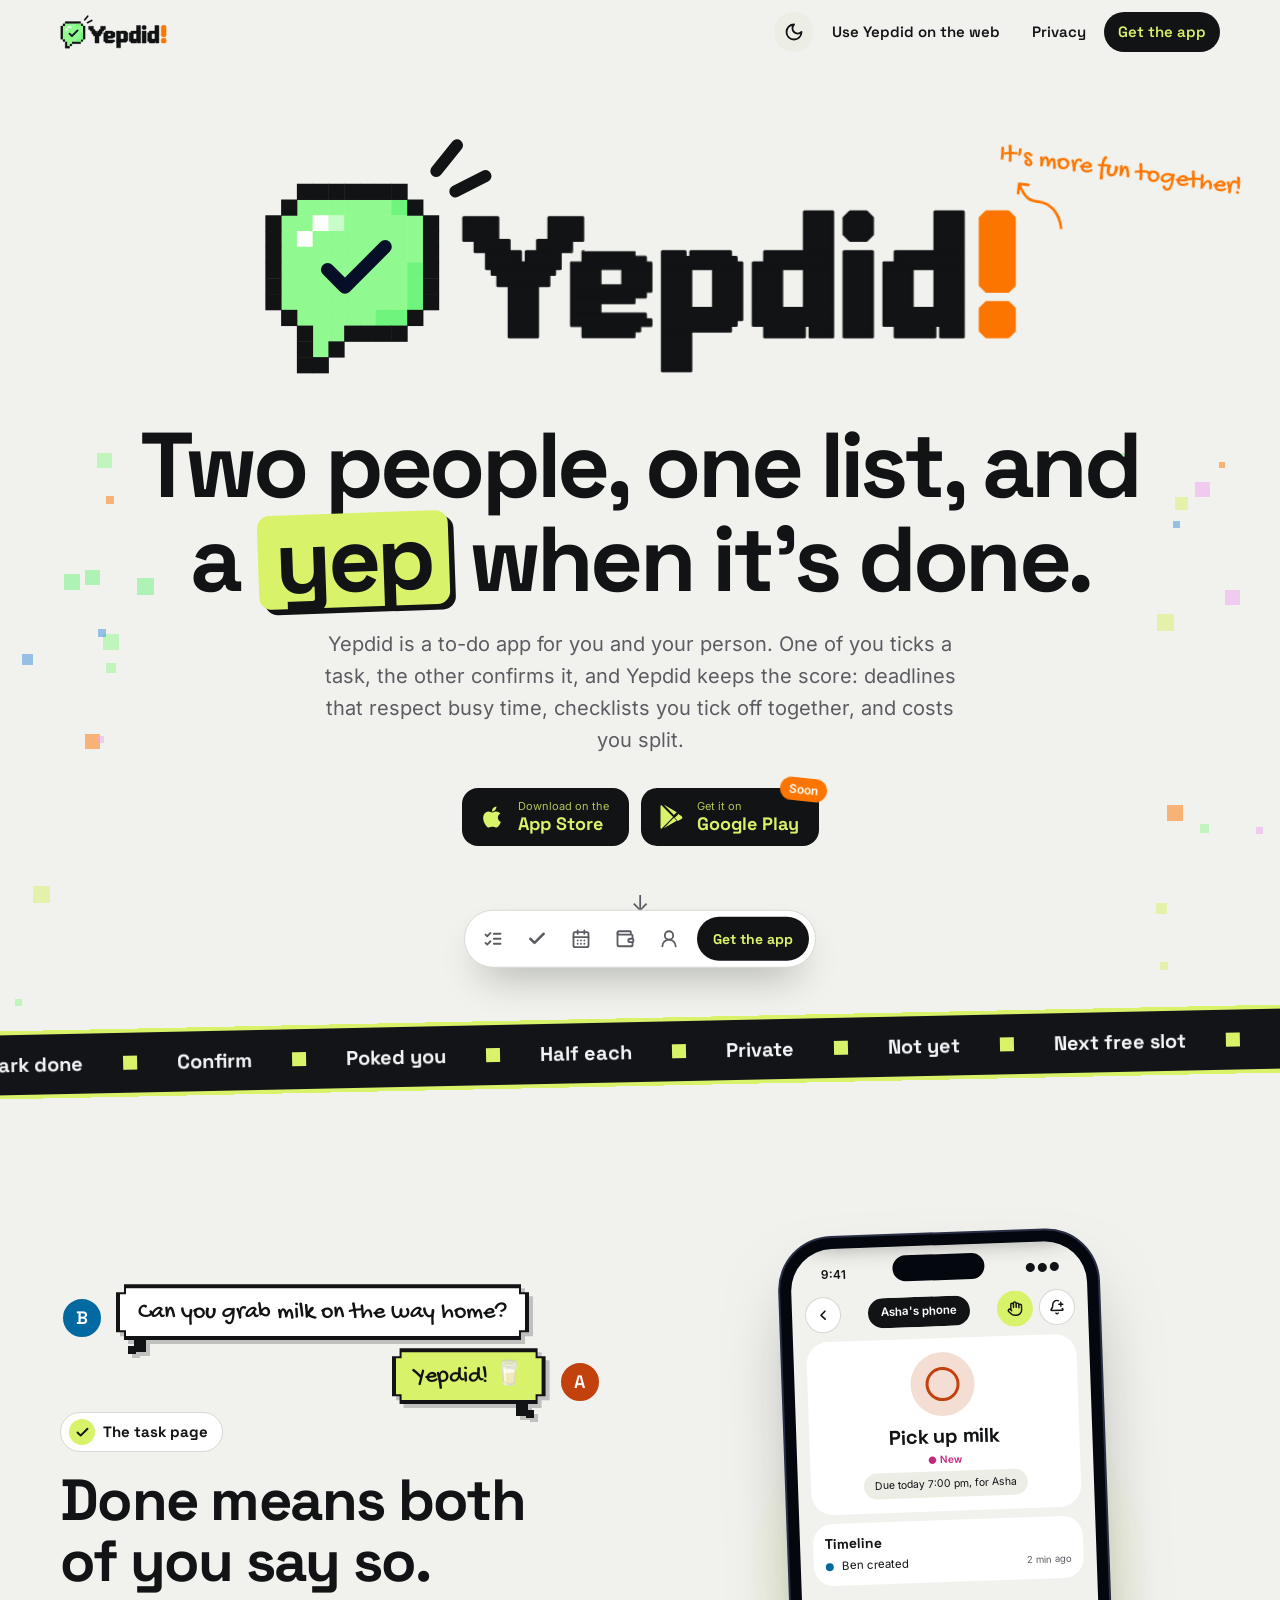
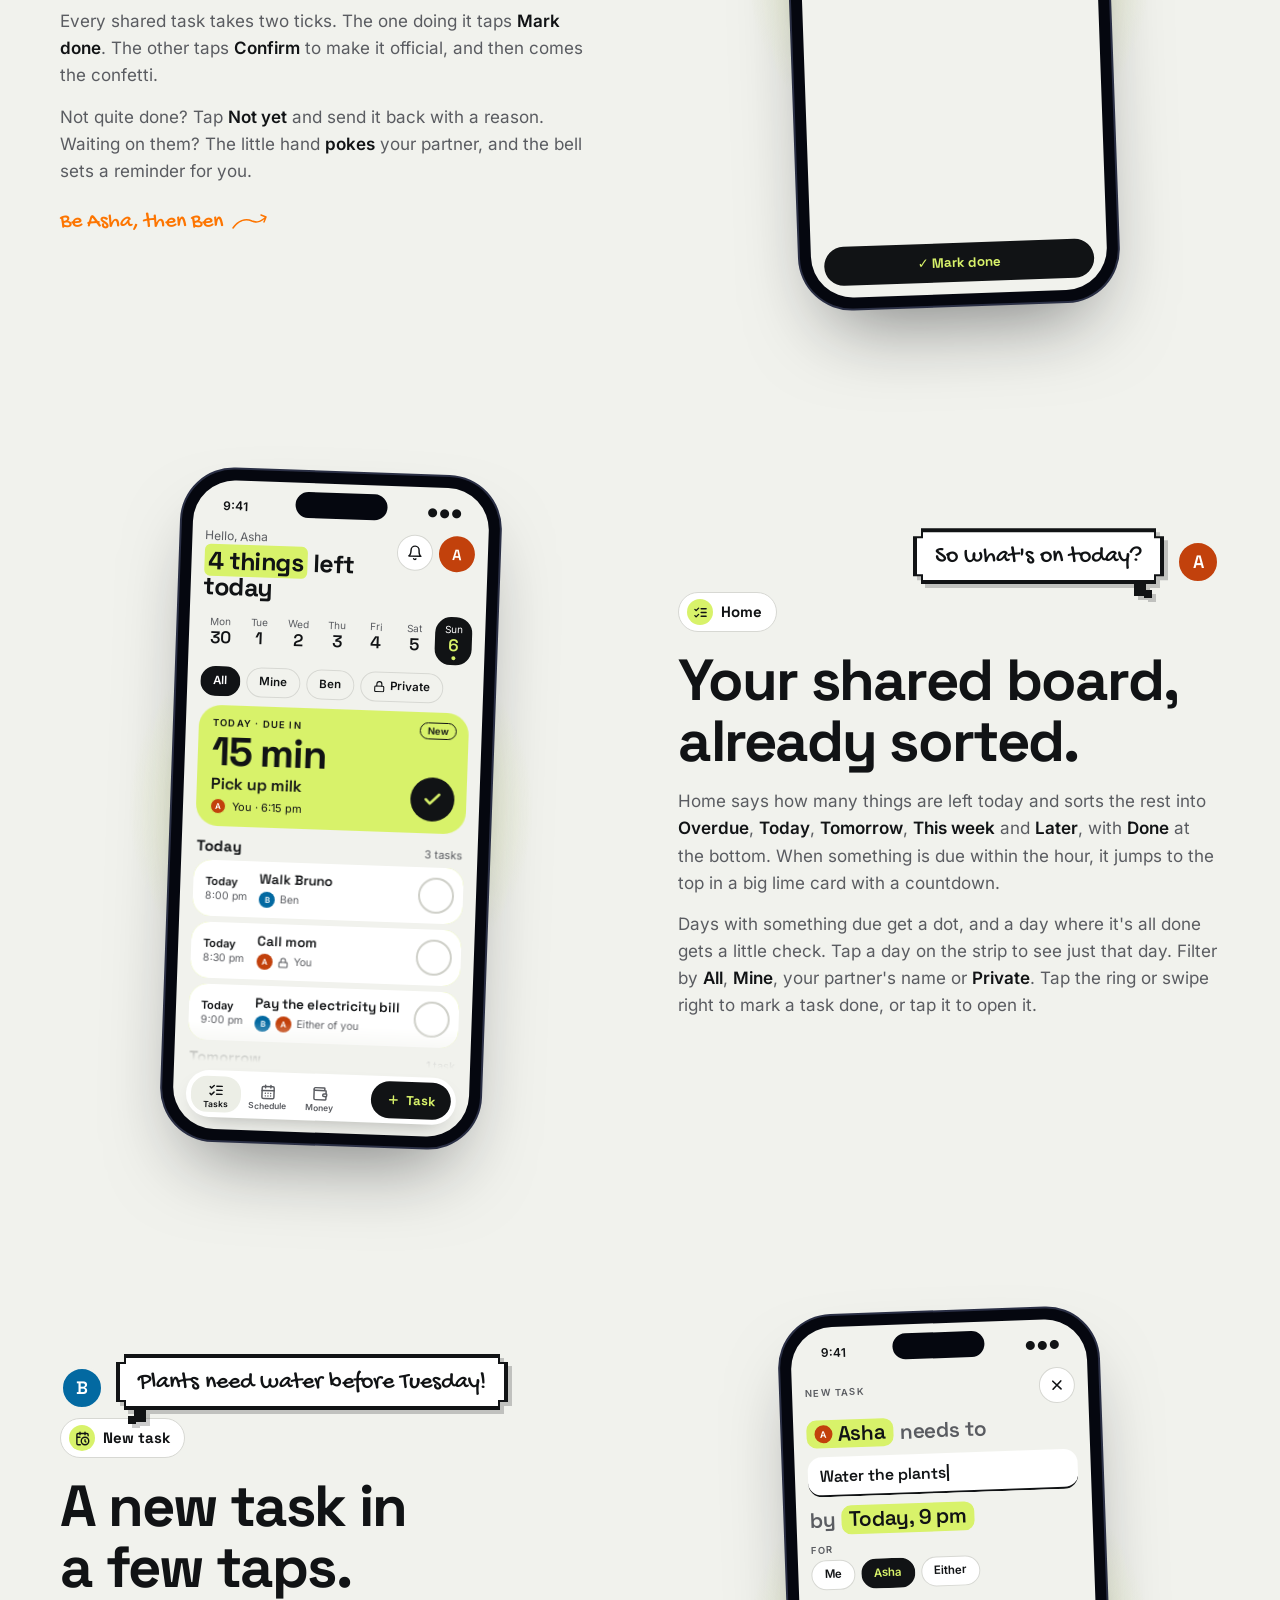
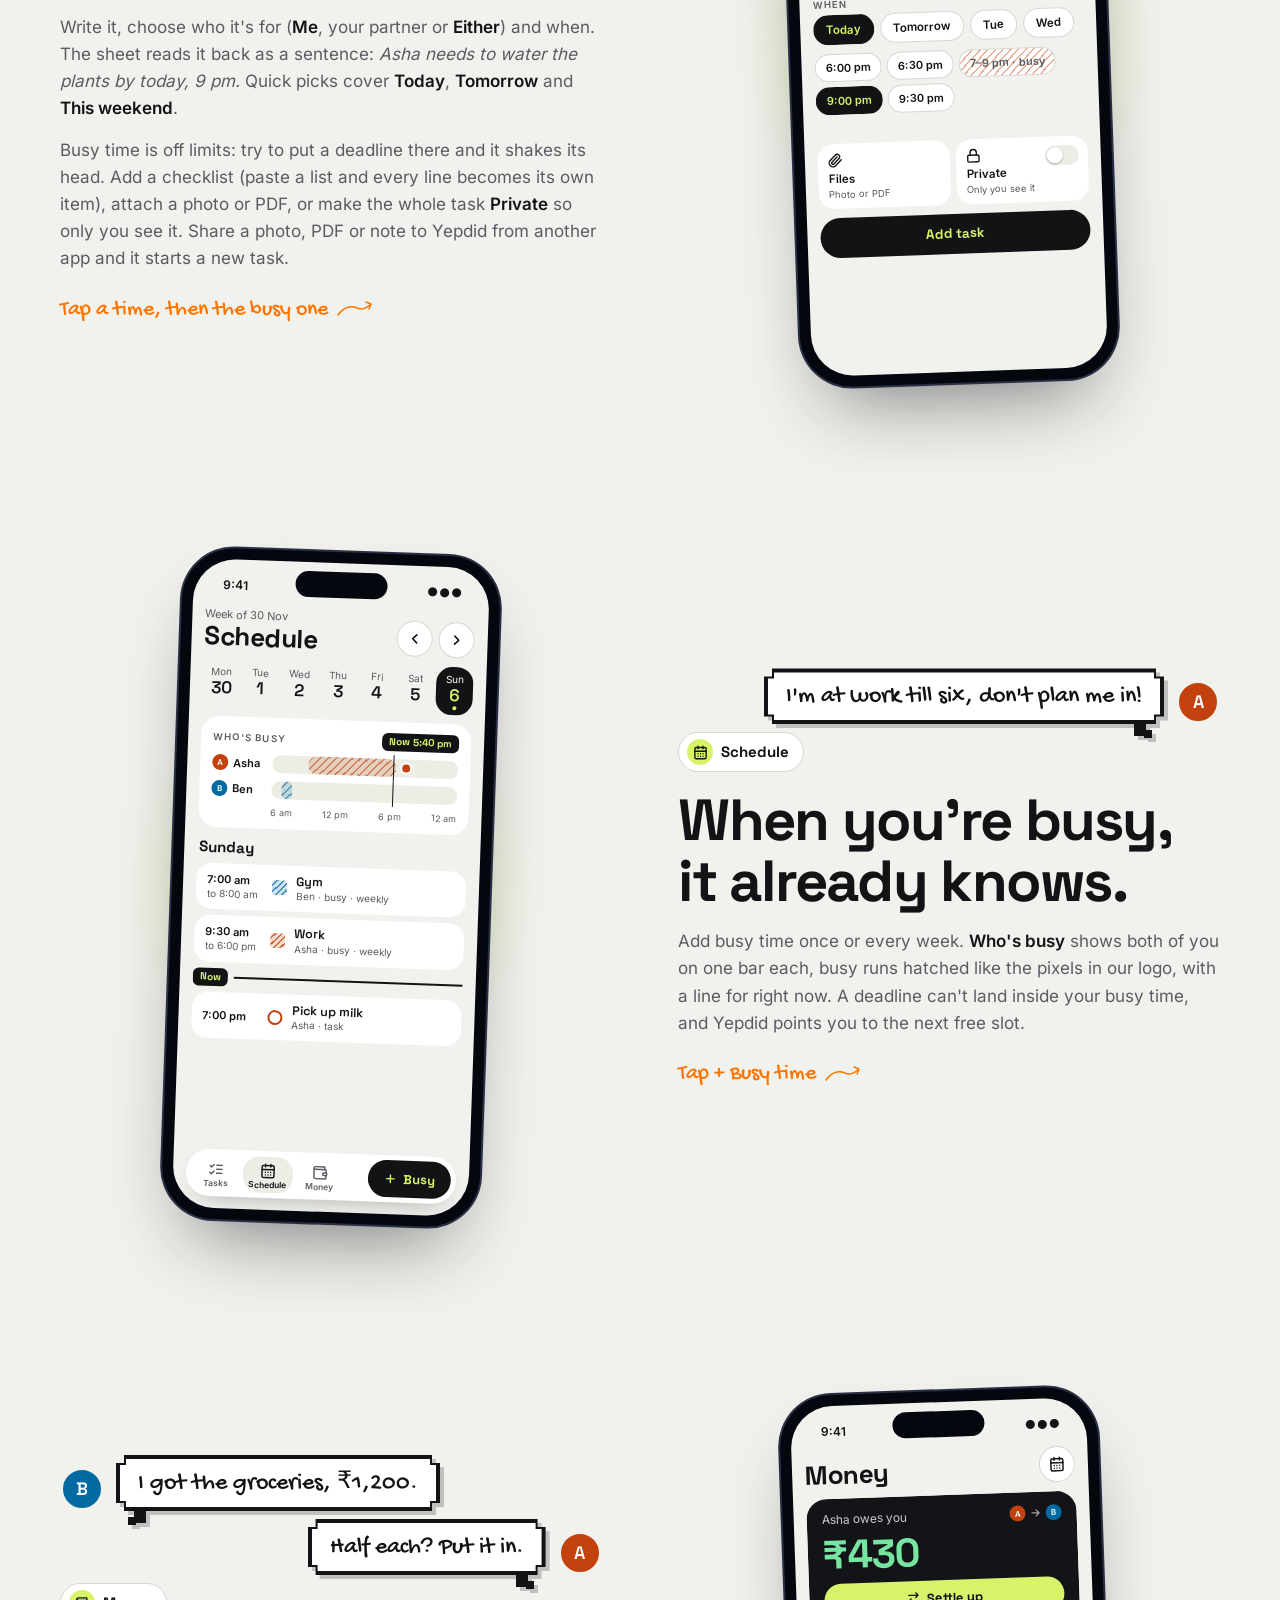
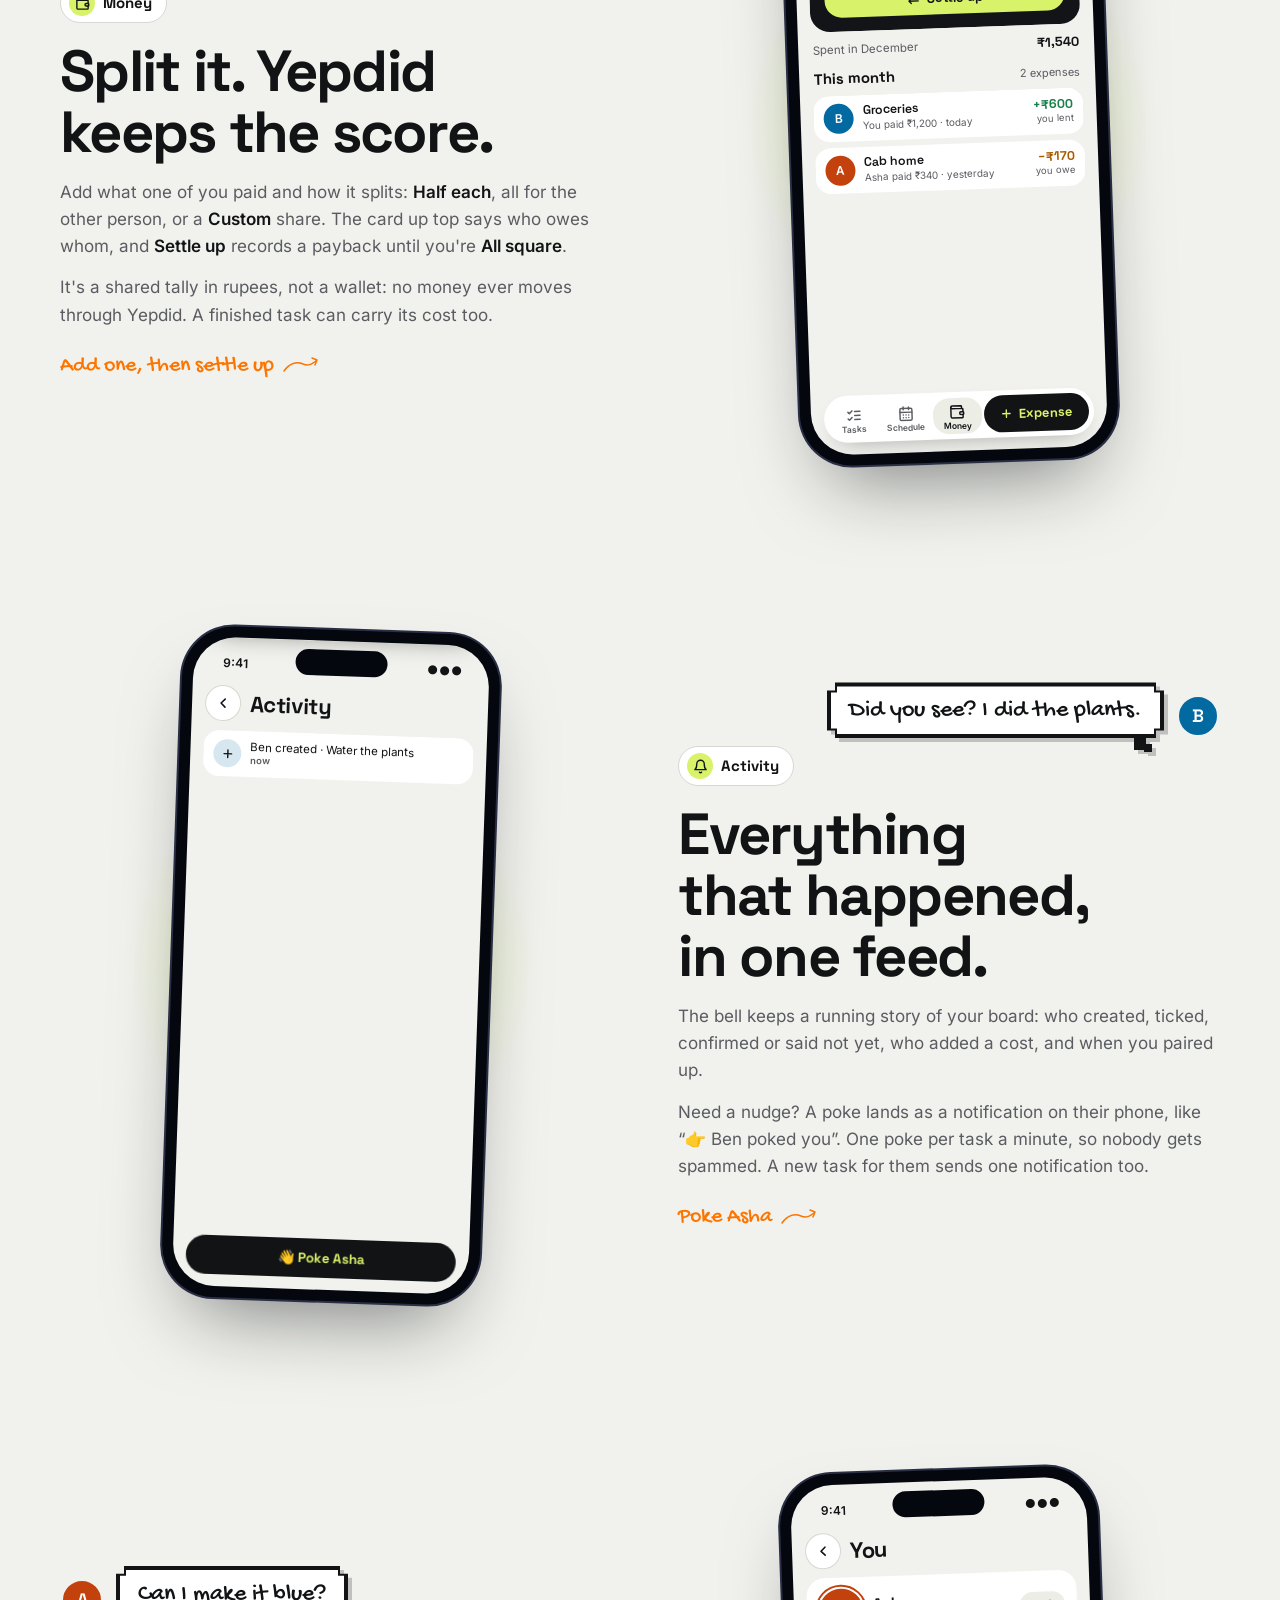
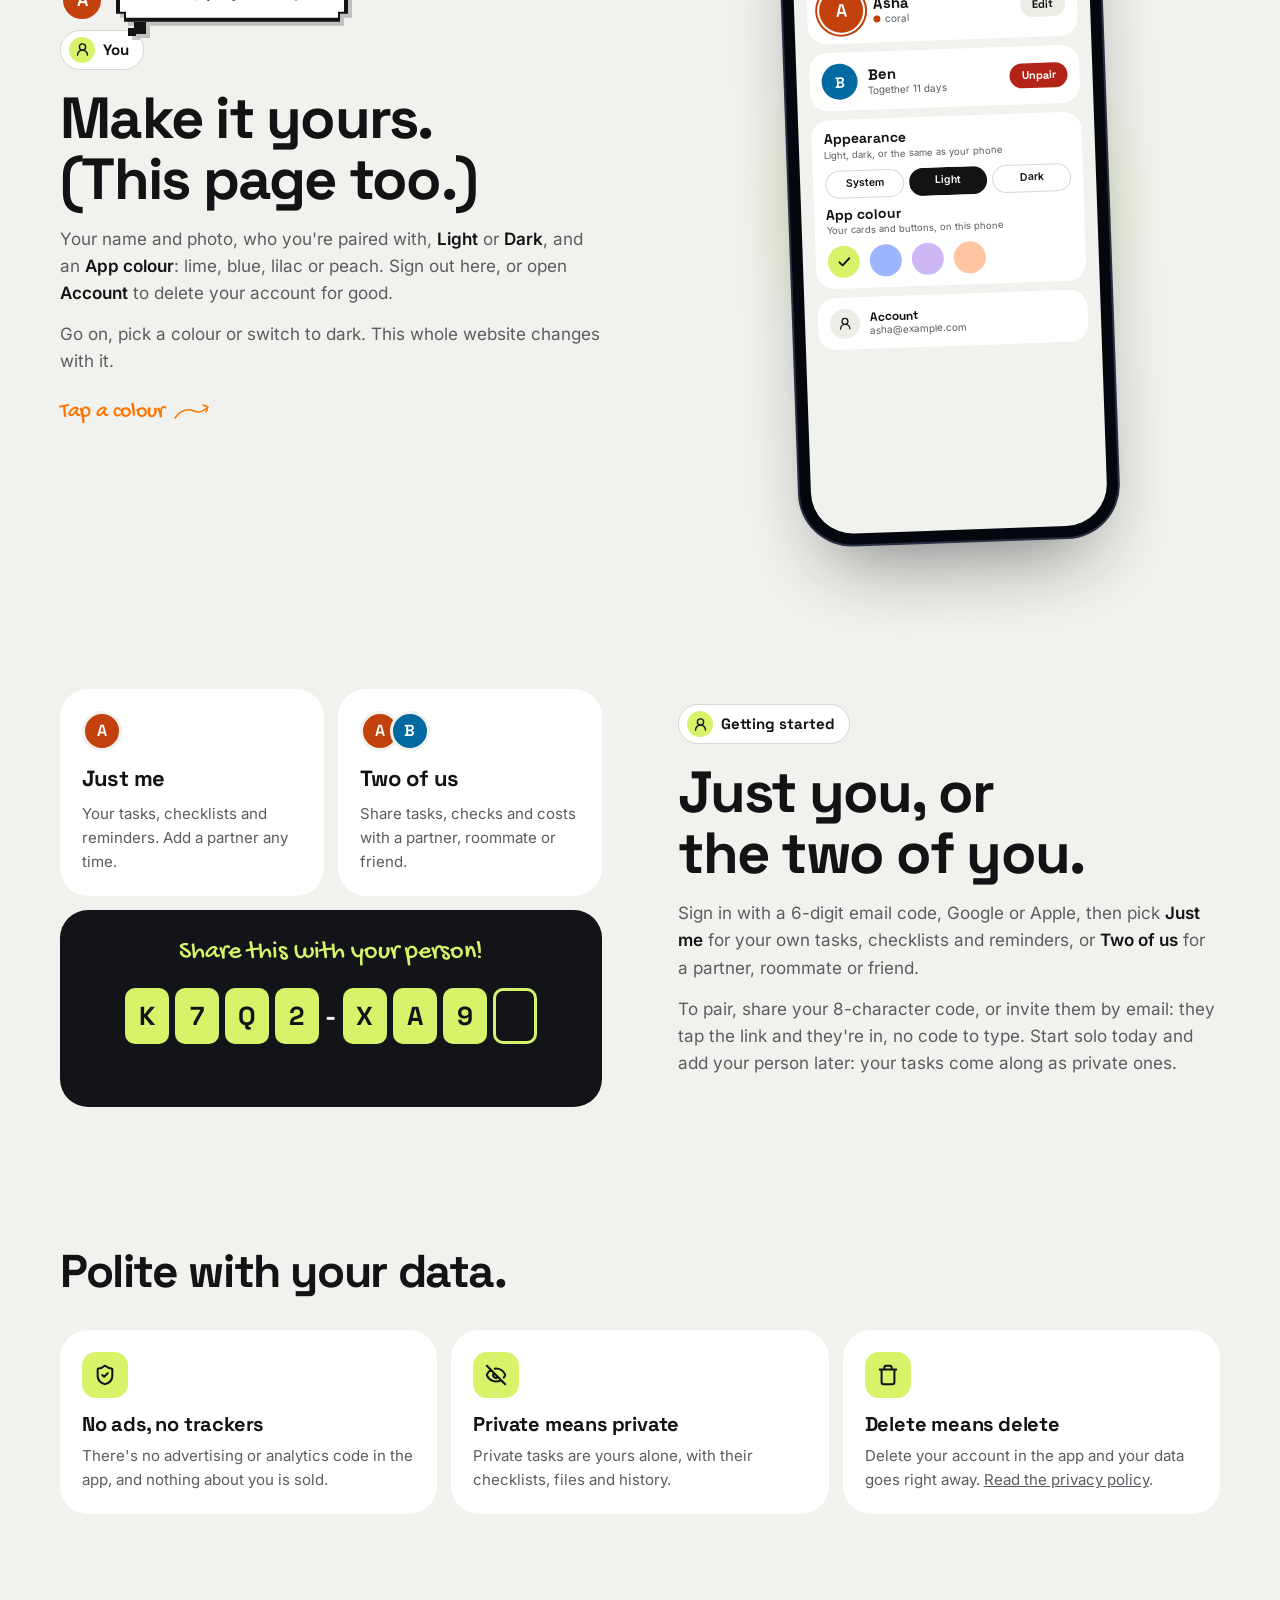
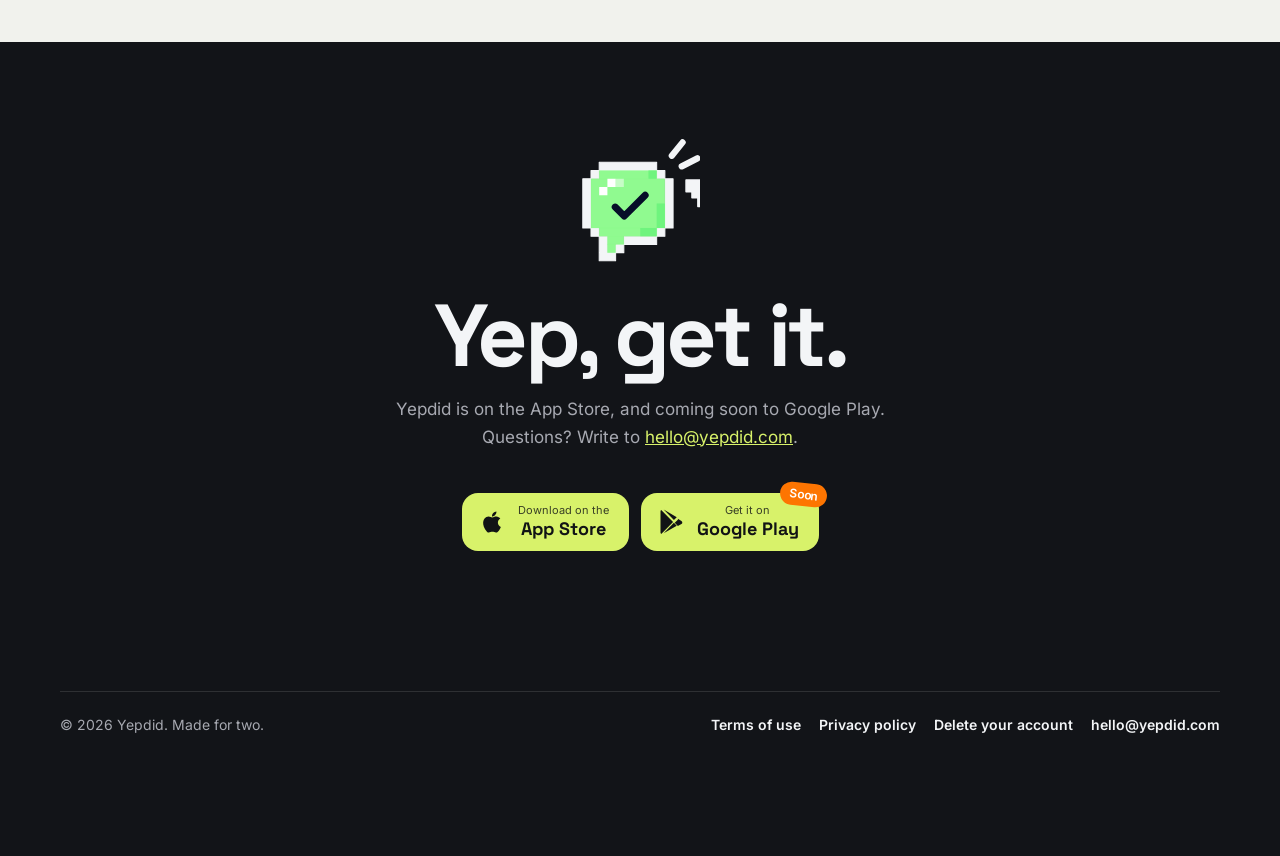
==== commit 26732aab: "Deploy 2026-11-19T20:40Z Co-Authored-By: Claude Opus 5.5 <noreply@anthropic.com>" ====
--- a/index.html
+++ b/index.html
@@ -417,6 +417,7 @@
   <div class="wrap">
     <span>© <span data-year>2026</span> Yepdid. Made for two.</span>
     <nav aria-label="Footer">
+      <a href="terms.html">Terms of use</a>
       <a href="privacy.html">Privacy policy</a>
       <a href="privacy.html#delete">Delete your account</a>
       <a href="mailto:hello@yepdid.com">hello@yepdid.com</a>
